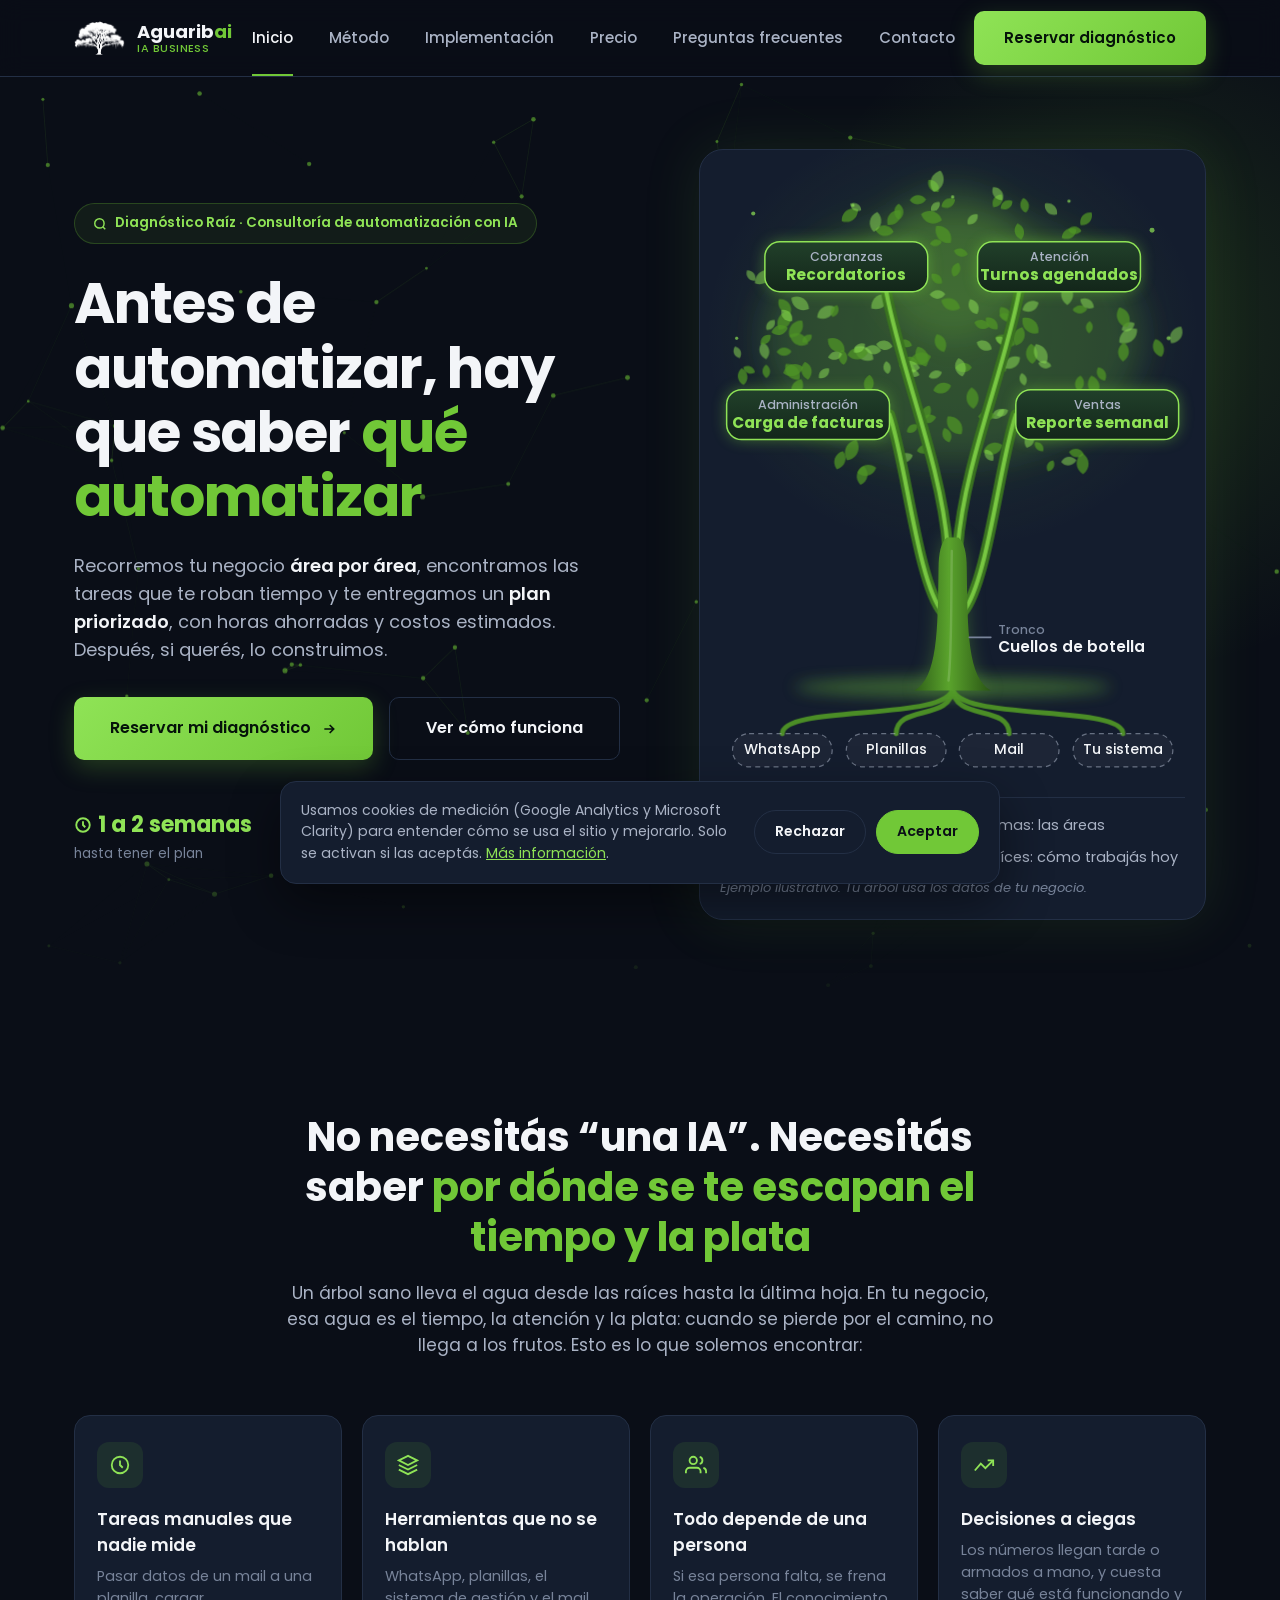
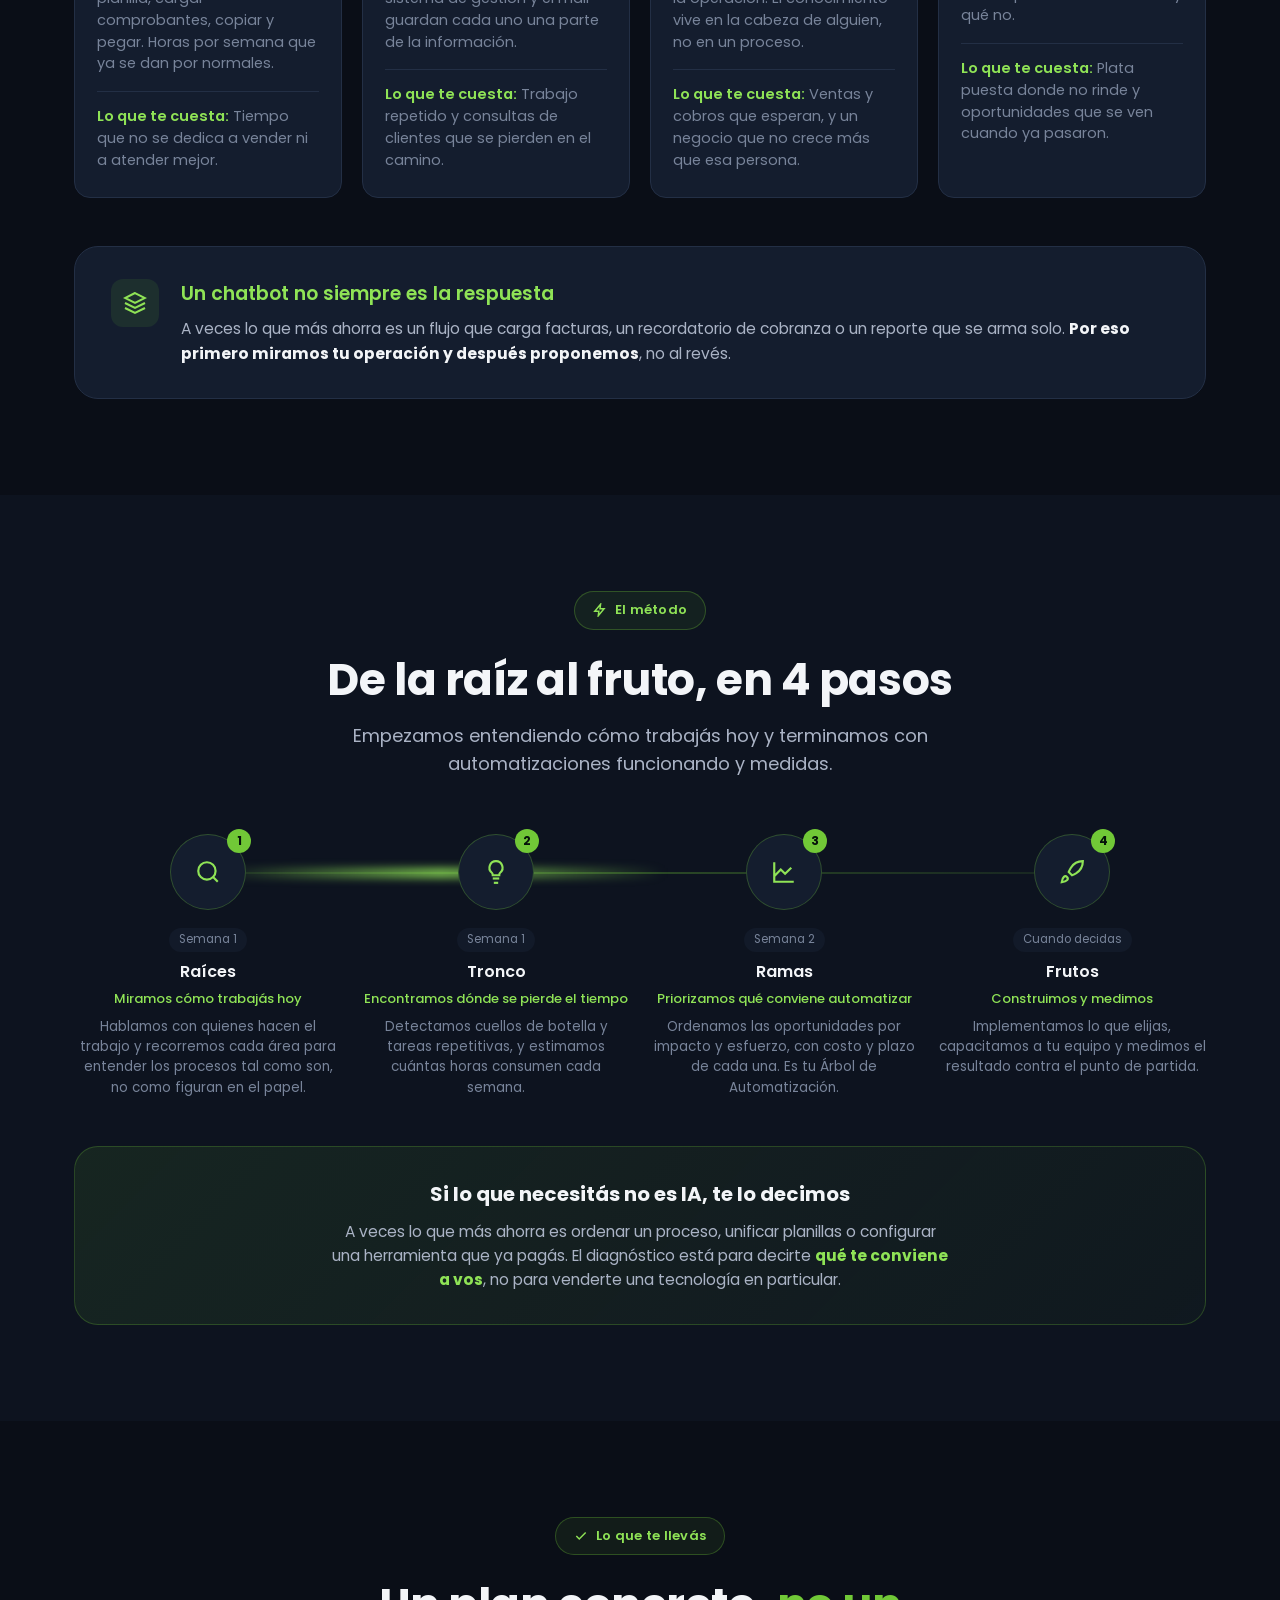
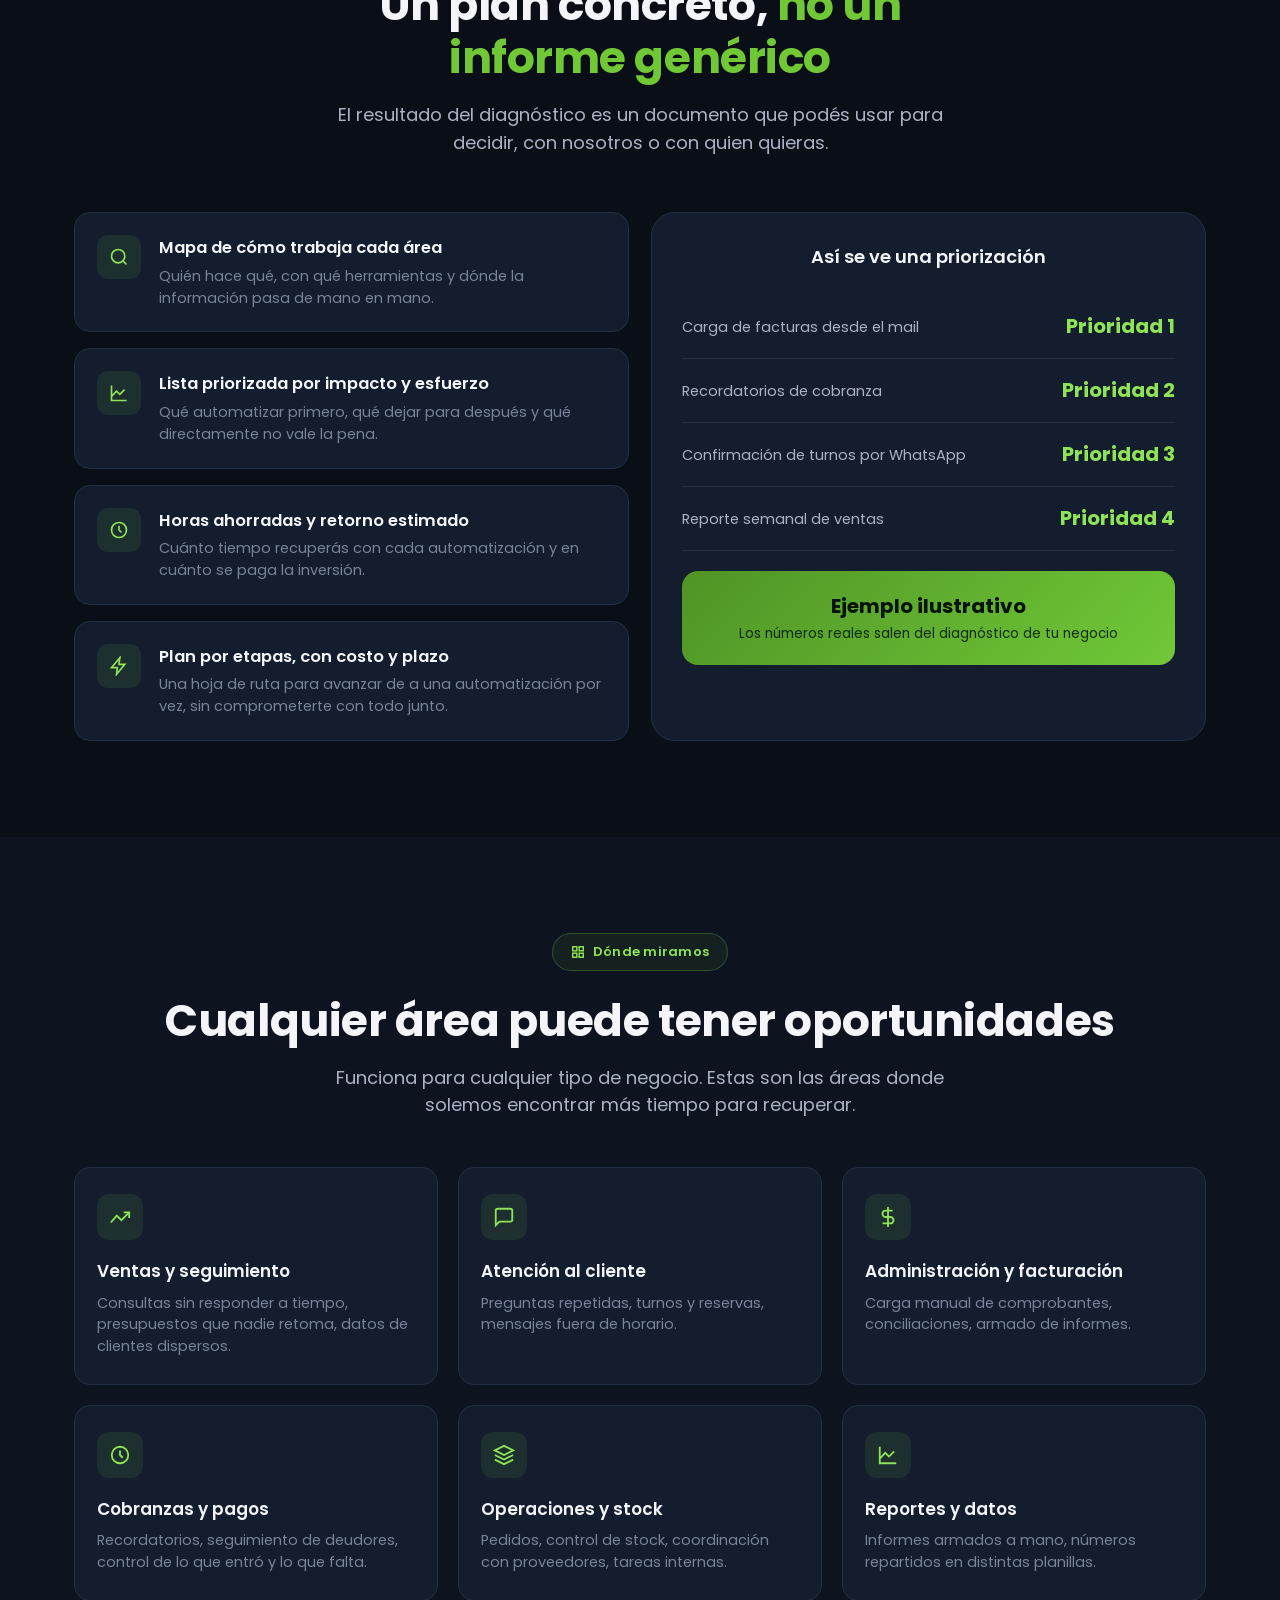
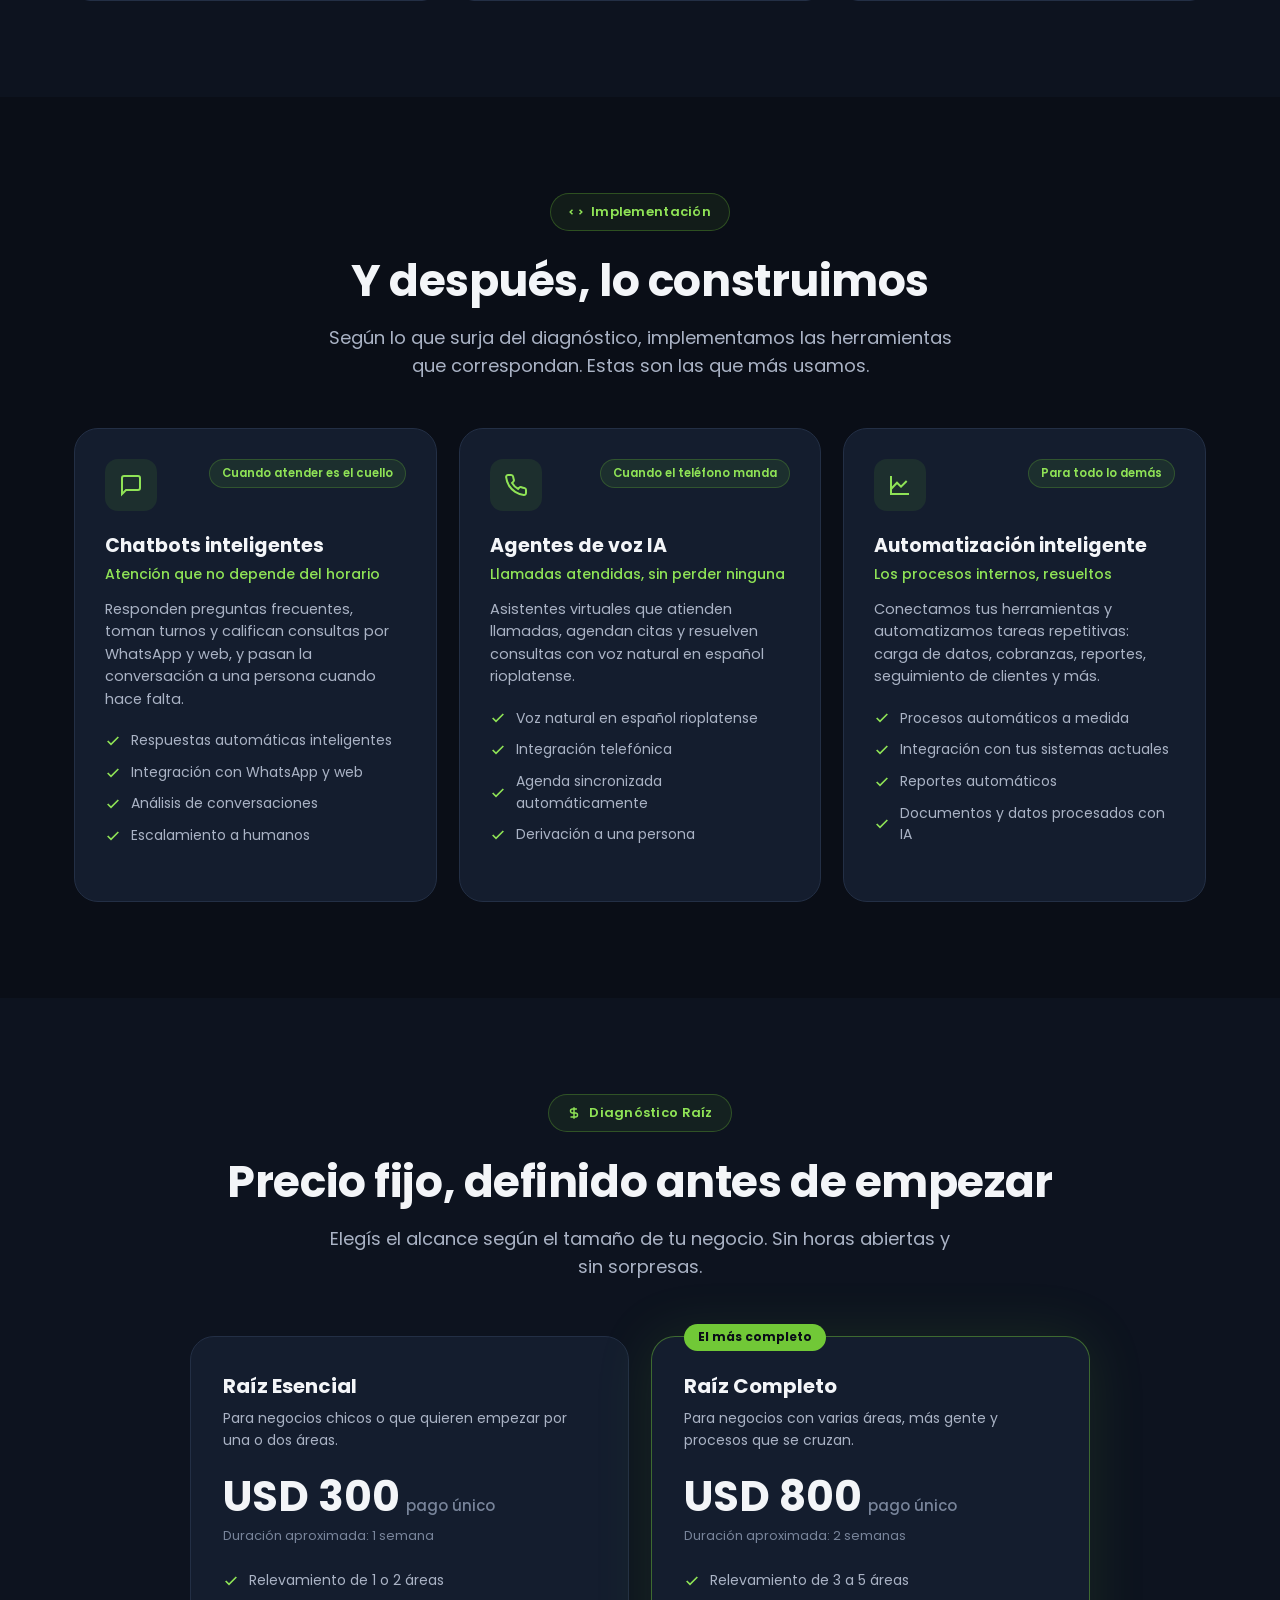
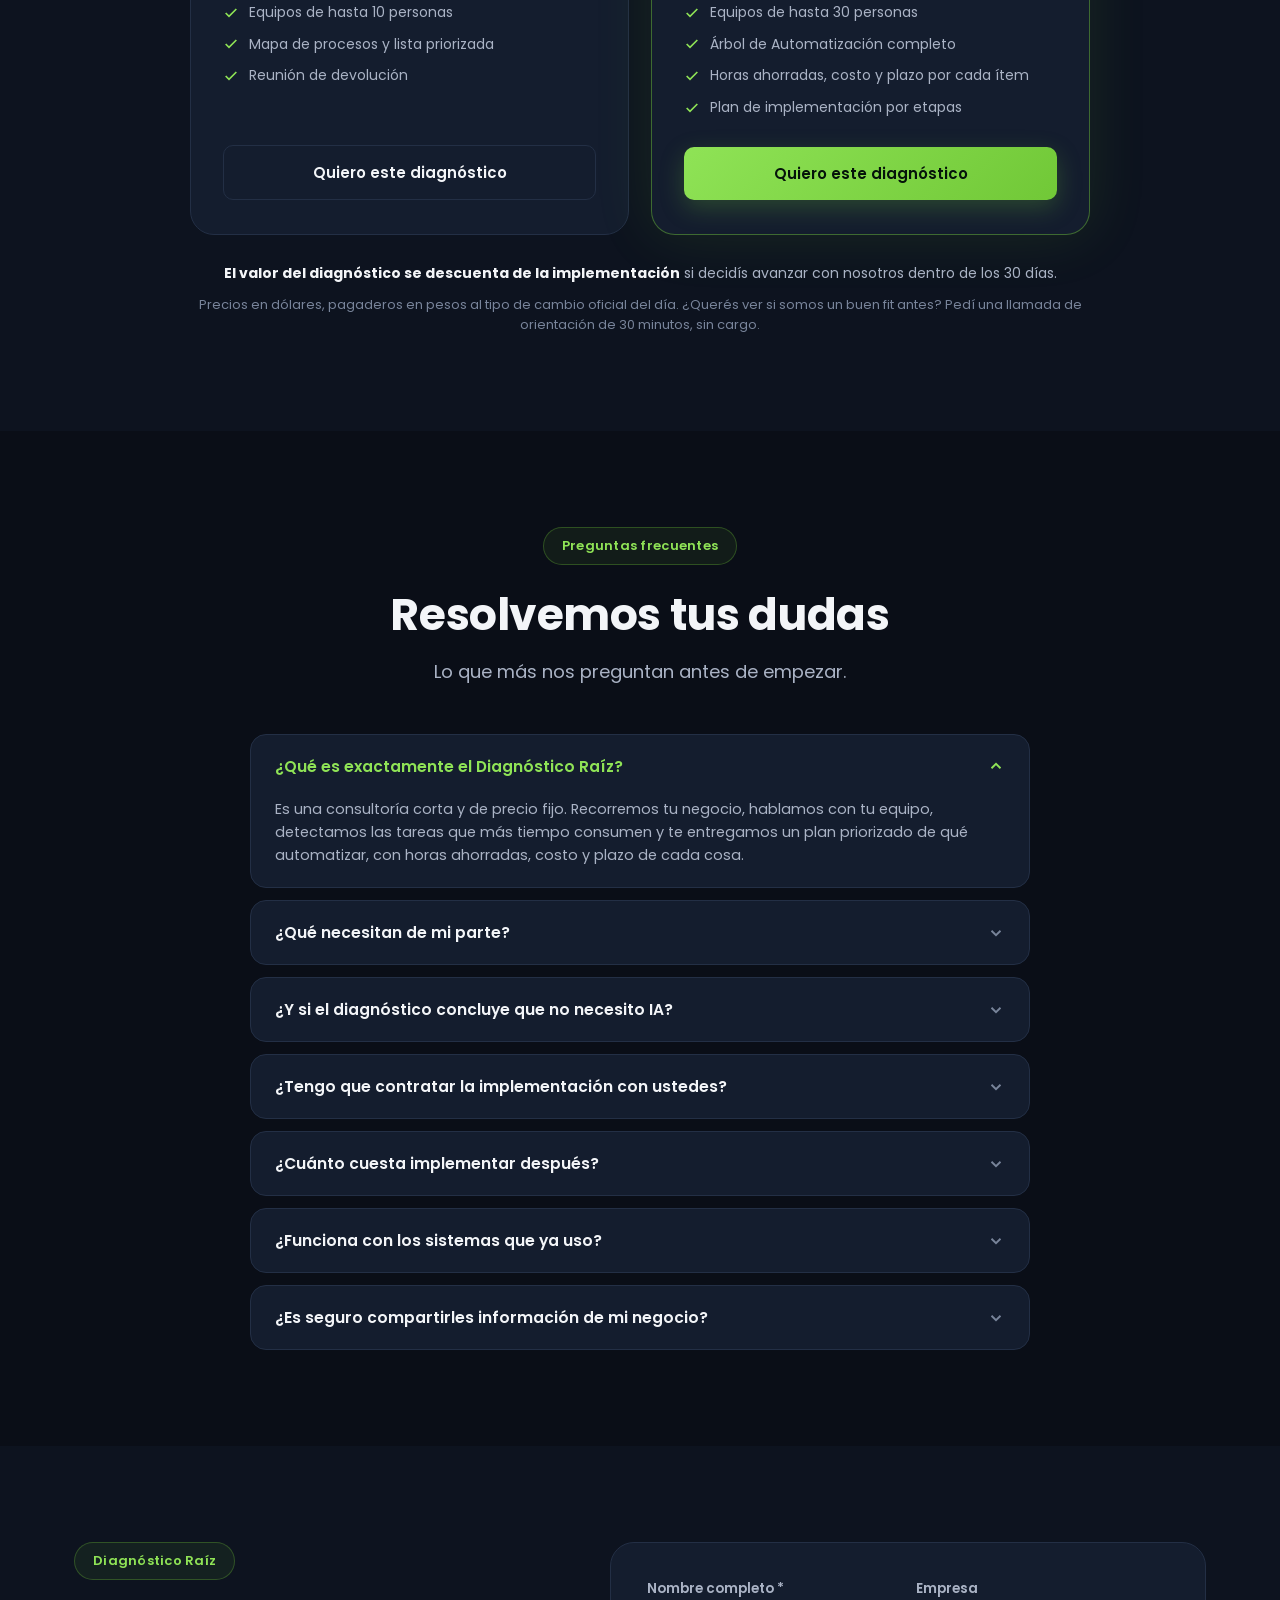
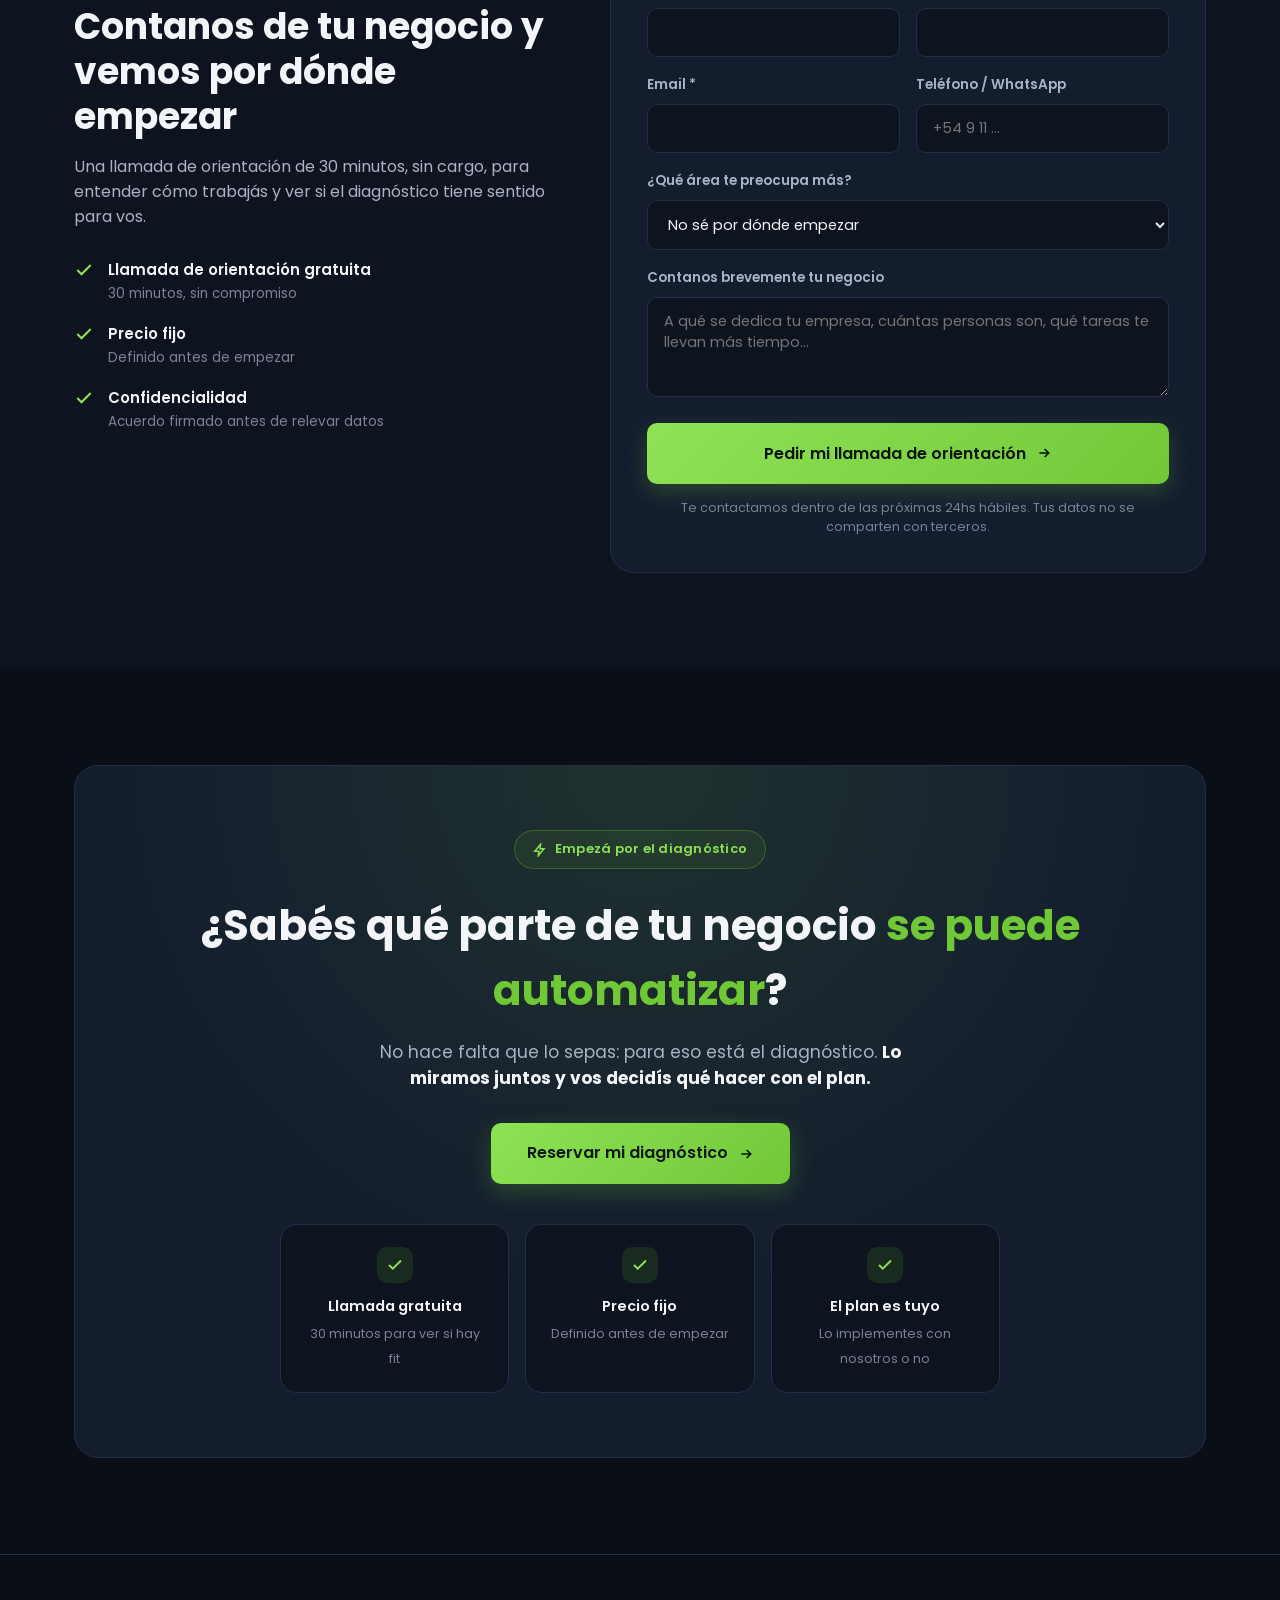
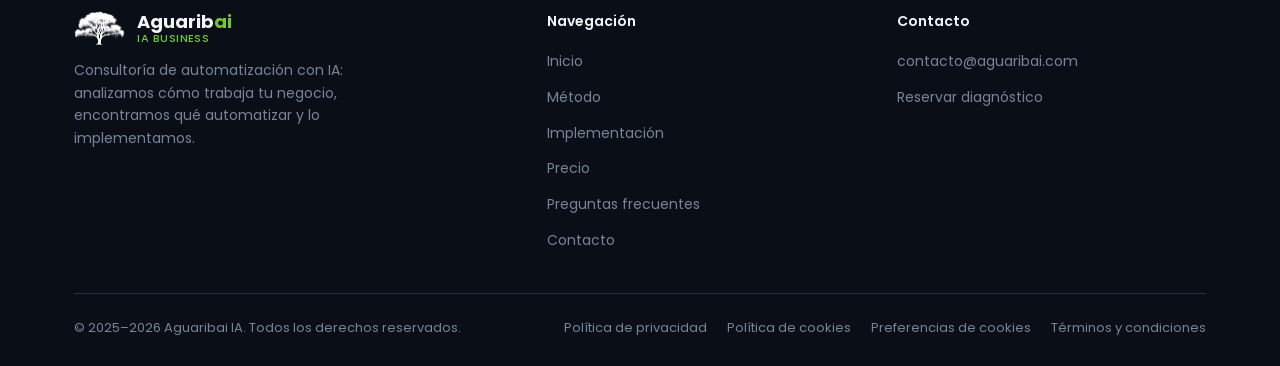
==== index.html @ 308b3e68 "Actualiza la versión de main.js para evitar la caché Co-Authored-By: Claude Sonnet 5.5 <noreply@anth" ====
<!DOCTYPE html>
<html lang="es-AR">

<head>
  <meta charset="UTF-8">
  <meta name="viewport" content="width=device-width, initial-scale=1.0">
  <title>Aguaribai IA — Consultoría de automatización con IA para negocios</title>
  <meta name="description"
    content="Analizamos cómo trabaja tu negocio, encontramos qué se puede automatizar y lo implementamos. Empezá con el Diagnóstico Raíz: un plan priorizado, con horas ahorradas y costos estimados.">

  <!-- Open Graph -->
  <meta property="og:type" content="website">
  <meta property="og:url" content="https://aguaribai.com">
  <meta property="og:site_name" content="Aguaribai IA">
  <meta property="og:title" content="Aguaribai IA — Primero entendemos tu negocio, después lo automatizamos">
  <meta property="og:description"
    content="Diagnóstico Raíz: recorremos tu negocio área por área y te entregamos un plan priorizado de automatización con IA.">
  <meta property="og:image" content="https://aguaribai.com/assets/og-image.png">
  <meta property="og:image:width" content="1200">
  <meta property="og:image:height" content="630">
  <meta property="og:locale" content="es_AR">

  <!-- Twitter -->
  <meta name="twitter:card" content="summary_large_image">
  <meta name="twitter:title" content="Aguaribai IA — Primero entendemos tu negocio, después lo automatizamos">
  <meta name="twitter:description"
    content="Diagnóstico Raíz: un plan priorizado de automatización con IA, hecho a la medida de tu operación.">
  <meta name="twitter:image" content="https://aguaribai.com/assets/og-image.png">

  <link rel="icon" type="image/png" href="assets/favicon.png">
  <link rel="canonical" href="https://aguaribai.com">

  <link rel="preconnect" href="https://fonts.googleapis.com">
  <link rel="preconnect" href="https://fonts.gstatic.com" crossorigin>
  <link href="https://fonts.googleapis.com/css2?family=Poppins:ital,wght@0,400;0,500;0,600;0,700;1,400&display=swap"
    rel="stylesheet">

  <link rel="stylesheet" href="css/styles.css">
  <link rel="stylesheet" href="css/consultoria.css?v=3">
</head>

<body>

  <!-- ============ HEADER ============ -->
  <header class="header">
    <div class="container">
      <a href="#inicio" class="logo">
        <img src="assets/tree-white.png" alt="" width="34" height="34">
        <span class="logo-text">
          <span class="name">Aguarib<span class="accent">ai</span></span>
          <span class="tag">IA BUSINESS</span>
        </span>
      </a>

      <nav class="nav-links">
        <a href="#inicio" class="active">Inicio</a>
        <a href="#metodo">Método</a>
        <a href="#implementacion">Implementación</a>
        <a href="#precio">Precio</a>
        <a href="#faq">Preguntas frecuentes</a>
        <a href="#contacto">Contacto</a>
      </nav>

      <div class="header-actions">
        <a href="#contacto" class="btn btn-primary">Reservar diagnóstico</a>
        <button class="nav-toggle" id="navToggle" aria-label="Abrir menú" aria-expanded="false">
          <span></span><span></span><span></span>
        </button>
      </div>
    </div>

    <div class="mobile-menu" id="mobileMenu">
      <a href="#inicio">Inicio</a>
      <a href="#metodo">Método</a>
      <a href="#implementacion">Implementación</a>
      <a href="#precio">Precio</a>
      <a href="#faq">Preguntas frecuentes</a>
      <a href="#contacto">Contacto</a>
      <a href="#contacto" class="btn btn-primary btn-block">Reservar diagnóstico</a>
    </div>
  </header>

  <main>

    <!-- ============ HERO ============ -->
    <section class="hero" id="inicio">
      <canvas id="networkCanvas" class="hero-network" aria-hidden="true"></canvas>
      <div class="container">
        <div class="hero-grid">
          <div data-reveal>
            <div class="hero-badge">
              <svg width="14" height="14" viewBox="0 0 24 24" fill="none" stroke="currentColor" stroke-width="2.5">
                <circle cx="11" cy="11" r="8" />
                <path d="m21 21-4.3-4.3" />
              </svg>
              Diagnóstico Raíz · Consultoría de automatización con IA
            </div>

            <h1>Antes de automatizar, hay que saber <span class="accent-green">qué automatizar</span></h1>

            <p class="lead">
              Recorremos tu negocio <strong>área por área</strong>, encontramos las tareas que te roban tiempo y te
              entregamos un <strong>plan priorizado</strong>, con horas ahorradas y costos estimados. Después, si
              querés, lo construimos.
            </p>

            <div class="hero-cta-row">
              <a href="#contacto" class="btn btn-primary btn-lg">
                Reservar mi diagnóstico
                <svg width="16" height="16" viewBox="0 0 24 24" fill="none" stroke="currentColor" stroke-width="2.5">
                  <path d="M5 12h14M13 6l6 6-6 6" />
                </svg>
              </a>
              <a href="#metodo" class="btn btn-outline btn-lg">Ver cómo funciona</a>
            </div>

            <div class="hero-stats">
              <div class="hero-stat">
                <div class="num">
                  <svg width="18" height="18" viewBox="0 0 24 24" fill="none" stroke="currentColor" stroke-width="2.5">
                    <circle cx="12" cy="12" r="9" />
                    <path d="M12 7v5l3 3" />
                  </svg>
                  <span class="txt">1 a 2 semanas</span>
                </div>
                <div class="label">hasta tener el plan</div>
              </div>
              <div class="hero-stat">
                <div class="num">
                  <svg width="18" height="18" viewBox="0 0 24 24" fill="none" stroke="currentColor" stroke-width="2.5">
                    <path d="M12 2 2 7l10 5 10-5-10-5ZM2 17l10 5 10-5M2 12l10 5 10-5" />
                  </svg>
                  <span class="txt">Área por área</span>
                </div>
                <div class="label">de tu negocio</div>
              </div>
              <div class="hero-stat">
                <div class="num">
                  <svg width="18" height="18" viewBox="0 0 24 24" fill="none" stroke="currentColor" stroke-width="2.5">
                    <path d="M12 2v20M17 5H9.5a3.5 3.5 0 0 0 0 7h5a3.5 3.5 0 0 1 0 7H6" />
                  </svg>
                  <span class="txt">Precio fijo</span>
                </div>
                <div class="label">sin sorpresas</div>
              </div>
            </div>
          </div>

          <!-- Árbol de Automatización (ilustrativo) -->
          <div data-reveal>
            <div class="tree-card">
              <svg class="tree-svg" viewBox="0 0 560 730" role="img"
                aria-label="Ejemplo ilustrativo de un Árbol de Automatización: abajo las raíces (WhatsApp, planillas, mail y el sistema de gestión), en el centro el tronco (cuellos de botella), después las ramas (administración, cobranzas, atención y ventas) y arriba los frutos (carga de facturas, recordatorios, turnos agendados y reporte semanal).">
                <defs>
                  <linearGradient id="trunkG" x1="0" y1="0" x2="1" y2="0">
                    <stop offset="0" stop-color="#2f5f18" />
                    <stop offset="0.45" stop-color="#5aa32c" />
                    <stop offset="1" stop-color="#2a5515" />
                  </linearGradient>
                  <linearGradient id="pillG" x1="0" y1="0" x2="0" y2="1">
                    <stop offset="0" stop-color="#21402a" />
                    <stop offset="1" stop-color="#13261a" />
                  </linearGradient>
                  <linearGradient id="groundG" x1="0" y1="0" x2="1" y2="0">
                    <stop offset="0" stop-color="#71c837" stop-opacity="0" />
                    <stop offset="0.5" stop-color="#71c837" stop-opacity="0.7" />
                    <stop offset="1" stop-color="#71c837" stop-opacity="0" />
                  </linearGradient>
                  <filter id="blurBig" x="-30%" y="-30%" width="160%" height="160%"><feGaussianBlur stdDeviation="20" /></filter>
                  <filter id="blurMid" x="-30%" y="-60%" width="160%" height="220%"><feGaussianBlur stdDeviation="9" /></filter>
                </defs>

                <!-- Copa -->
                <g class="t-canopy" filter="url(#blurBig)">
                  <ellipse cx="280" cy="200" rx="230" ry="150" />
                  <circle cx="280" cy="110" r="90" />
                </g>
                <g class="t-canopy-sway"><g class="t-leaves"><g transform="translate(254 222) rotate(168) scale(1.64)"><path class="t-leaf l2" style="--d:2.8s;--dl:-1.5s;--amp:28deg" d="M0 0 C4 -6 12 -6 16 0 C12 6 4 6 0 0 Z" /></g><g transform="translate(267 241) rotate(161) scale(1.05)"><path class="t-leaf l1" style="--d:1.9s;--dl:-1.9s;--amp:26deg" d="M0 0 C4 -6 12 -6 16 0 C12 6 4 6 0 0 Z" /></g><g transform="translate(18 210) rotate(68) scale(0.95)"><path class="t-leaf l1" style="--d:2.5s;--dl:-0.6s;--amp:22deg" d="M0 0 C4 -6 12 -6 16 0 C12 6 4 6 0 0 Z" /></g><g transform="translate(364 166) rotate(335) scale(1.34)"><path class="t-leaf l1" style="--d:2.6s;--dl:-2.1s;--amp:21deg" d="M0 0 C4 -6 12 -6 16 0 C12 6 4 6 0 0 Z" /></g><g transform="translate(166 45) rotate(144) scale(1.51)"><path class="t-leaf l2" style="--d:2.3s;--dl:-1.5s;--amp:28deg" d="M0 0 C4 -6 12 -6 16 0 C12 6 4 6 0 0 Z" /></g><g transform="translate(502 189) rotate(143) scale(1.68)"><path class="t-leaf l1" style="--d:2.5s;--dl:-2.8s;--amp:26deg" d="M0 0 C4 -6 12 -6 16 0 C12 6 4 6 0 0 Z" /></g><g transform="translate(261 195) rotate(68) scale(1.45)"><path class="t-leaf l2" style="--d:2.0s;--dl:-1.8s;--amp:20deg" d="M0 0 C4 -6 12 -6 16 0 C12 6 4 6 0 0 Z" /></g><g transform="translate(358 62) rotate(77) scale(1.24)"><path class="t-leaf l2" style="--d:2.8s;--dl:-2.5s;--amp:25deg" d="M0 0 C4 -6 12 -6 16 0 C12 6 4 6 0 0 Z" /></g><g transform="translate(335 228) rotate(53) scale(0.93)"><path class="t-leaf l2" style="--d:2.1s;--dl:-2.3s;--amp:22deg" d="M0 0 C4 -6 12 -6 16 0 C12 6 4 6 0 0 Z" /></g><g transform="translate(170 46) rotate(210) scale(0.97)"><path class="t-leaf l1" style="--d:1.8s;--dl:-1.1s;--amp:25deg" d="M0 0 C4 -6 12 -6 16 0 C12 6 4 6 0 0 Z" /></g><g transform="translate(79 231) rotate(49) scale(1.57)"><path class="t-leaf l2" style="--d:2.0s;--dl:-0.5s;--amp:29deg" d="M0 0 C4 -6 12 -6 16 0 C12 6 4 6 0 0 Z" /></g><g transform="translate(336 172) rotate(14) scale(0.98)"><path class="t-leaf l2" style="--d:2.1s;--dl:-2.2s;--amp:21deg" d="M0 0 C4 -6 12 -6 16 0 C12 6 4 6 0 0 Z" /></g><g transform="translate(455 235) rotate(63) scale(1.13)"><path class="t-leaf l2" style="--d:3.0s;--dl:-2.5s;--amp:24deg" d="M0 0 C4 -6 12 -6 16 0 C12 6 4 6 0 0 Z" /></g><g transform="translate(363 242) rotate(76) scale(0.96)"><path class="t-leaf l1" style="--d:2.7s;--dl:-2.0s;--amp:23deg" d="M0 0 C4 -6 12 -6 16 0 C12 6 4 6 0 0 Z" /></g><g transform="translate(162 211) rotate(33) scale(1.68)"><path class="t-leaf l1" style="--d:2.9s;--dl:-1.5s;--amp:26deg" d="M0 0 C4 -6 12 -6 16 0 C12 6 4 6 0 0 Z" /></g><g transform="translate(383 230) rotate(13) scale(1.01)"><path class="t-leaf l1" style="--d:2.4s;--dl:-2.3s;--amp:22deg" d="M0 0 C4 -6 12 -6 16 0 C12 6 4 6 0 0 Z" /></g><g transform="translate(28 235) rotate(24) scale(0.96)"><path class="t-leaf l2" style="--d:2.2s;--dl:-0.8s;--amp:19deg" d="M0 0 C4 -6 12 -6 16 0 C12 6 4 6 0 0 Z" /></g><g transform="translate(305 285) rotate(265) scale(1.62)"><path class="t-leaf l2" style="--d:2.0s;--dl:-2.2s;--amp:22deg" d="M0 0 C4 -6 12 -6 16 0 C12 6 4 6 0 0 Z" /></g><g transform="translate(56 190) rotate(309) scale(0.96)"><path class="t-leaf l1" style="--d:2.8s;--dl:-0.6s;--amp:25deg" d="M0 0 C4 -6 12 -6 16 0 C12 6 4 6 0 0 Z" /></g><g transform="translate(216 230) rotate(29) scale(1.39)"><path class="t-leaf l2" style="--d:1.9s;--dl:-1.3s;--amp:23deg" d="M0 0 C4 -6 12 -6 16 0 C12 6 4 6 0 0 Z" /></g><g transform="translate(188 356) rotate(165) scale(1.46)"><path class="t-leaf l2" style="--d:2.8s;--dl:-1.1s;--amp:27deg" d="M0 0 C4 -6 12 -6 16 0 C12 6 4 6 0 0 Z" /></g><g transform="translate(26 236) rotate(83) scale(1.28)"><path class="t-leaf l2" style="--d:1.9s;--dl:-0.6s;--amp:26deg" d="M0 0 C4 -6 12 -6 16 0 C12 6 4 6 0 0 Z" /></g><g transform="translate(209 72) rotate(187) scale(1.39)"><path class="t-leaf l2" style="--d:2.6s;--dl:-1.4s;--amp:29deg" d="M0 0 C4 -6 12 -6 16 0 C12 6 4 6 0 0 Z" /></g><g transform="translate(117 175) rotate(329) scale(1.54)"><path class="t-leaf l1" style="--d:2.3s;--dl:-1.0s;--amp:22deg" d="M0 0 C4 -6 12 -6 16 0 C12 6 4 6 0 0 Z" /></g><g transform="translate(84 199) rotate(306) scale(1.57)"><path class="t-leaf l2" style="--d:1.9s;--dl:-1.0s;--amp:28deg" d="M0 0 C4 -6 12 -6 16 0 C12 6 4 6 0 0 Z" /></g><g transform="translate(71 190) rotate(299) scale(1.64)"><path class="t-leaf l2" style="--d:2.6s;--dl:-0.7s;--amp:22deg" d="M0 0 C4 -6 12 -6 16 0 C12 6 4 6 0 0 Z" /></g><g transform="translate(254 47) rotate(314) scale(0.93)"><path class="t-leaf l1" style="--d:2.6s;--dl:-1.5s;--amp:22deg" d="M0 0 C4 -6 12 -6 16 0 C12 6 4 6 0 0 Z" /></g><g transform="translate(361 223) rotate(146) scale(1.41)"><path class="t-leaf l1" style="--d:1.8s;--dl:-2.4s;--amp:21deg" d="M0 0 C4 -6 12 -6 16 0 C12 6 4 6 0 0 Z" /></g><g transform="translate(350 181) rotate(236) scale(1.40)"><path class="t-leaf l2" style="--d:3.0s;--dl:-2.3s;--amp:20deg" d="M0 0 C4 -6 12 -6 16 0 C12 6 4 6 0 0 Z" /></g><g transform="translate(267 84) rotate(170) scale(0.91)"><path class="t-leaf l2" style="--d:1.8s;--dl:-1.6s;--amp:27deg" d="M0 0 C4 -6 12 -6 16 0 C12 6 4 6 0 0 Z" /></g><g transform="translate(232 341) rotate(162) scale(1.21)"><path class="t-leaf l1" style="--d:2.6s;--dl:-1.8s;--amp:23deg" d="M0 0 C4 -6 12 -6 16 0 C12 6 4 6 0 0 Z" /></g><g transform="translate(317 337) rotate(340) scale(1.54)"><path class="t-leaf l2" style="--d:2.2s;--dl:-2.3s;--amp:19deg" d="M0 0 C4 -6 12 -6 16 0 C12 6 4 6 0 0 Z" /></g><g transform="translate(141 160) rotate(112) scale(0.97)"><path class="t-leaf l2" style="--d:2.1s;--dl:-1.2s;--amp:18deg" d="M0 0 C4 -6 12 -6 16 0 C12 6 4 6 0 0 Z" /></g><g transform="translate(283 33) rotate(152) scale(1.17)"><path class="t-leaf l2" style="--d:2.4s;--dl:-1.5s;--amp:28deg" d="M0 0 C4 -6 12 -6 16 0 C12 6 4 6 0 0 Z" /></g><g transform="translate(435 71) rotate(186) scale(1.02)"><path class="t-leaf l2" style="--d:2.4s;--dl:-2.7s;--amp:23deg" d="M0 0 C4 -6 12 -6 16 0 C12 6 4 6 0 0 Z" /></g><g transform="translate(485 228) rotate(273) scale(1.45)"><path class="t-leaf l2" style="--d:2.4s;--dl:-2.8s;--amp:27deg" d="M0 0 C4 -6 12 -6 16 0 C12 6 4 6 0 0 Z" /></g><g transform="translate(355 208) rotate(202) scale(1.57)"><path class="t-leaf l2" style="--d:2.6s;--dl:-2.5s;--amp:28deg" d="M0 0 C4 -6 12 -6 16 0 C12 6 4 6 0 0 Z" /></g><g transform="translate(86 216) rotate(179) scale(1.12)"><path class="t-leaf l2" style="--d:2.4s;--dl:-0.8s;--amp:25deg" d="M0 0 C4 -6 12 -6 16 0 C12 6 4 6 0 0 Z" /></g><g transform="translate(289 164) rotate(203) scale(1.54)"><path class="t-leaf l2" style="--d:1.9s;--dl:-1.6s;--amp:29deg" d="M0 0 C4 -6 12 -6 16 0 C12 6 4 6 0 0 Z" /></g><g transform="translate(442 165) rotate(177) scale(1.10)"><path class="t-leaf l2" style="--d:2.3s;--dl:-2.9s;--amp:29deg" d="M0 0 C4 -6 12 -6 16 0 C12 6 4 6 0 0 Z" /></g><g transform="translate(267 134) rotate(222) scale(1.05)"><path class="t-leaf l2" style="--d:2.0s;--dl:-1.9s;--amp:18deg" d="M0 0 C4 -6 12 -6 16 0 C12 6 4 6 0 0 Z" /></g><g transform="translate(202 243) rotate(263) scale(0.98)"><path class="t-leaf l1" style="--d:2.8s;--dl:-1.5s;--amp:27deg" d="M0 0 C4 -6 12 -6 16 0 C12 6 4 6 0 0 Z" /></g><g transform="translate(389 336) rotate(228) scale(0.92)"><path class="t-leaf l2" style="--d:2.5s;--dl:-2.4s;--amp:28deg" d="M0 0 C4 -6 12 -6 16 0 C12 6 4 6 0 0 Z" /></g><g transform="translate(298 99) rotate(195) scale(1.07)"><path class="t-leaf l2" style="--d:2.8s;--dl:-1.7s;--amp:27deg" d="M0 0 C4 -6 12 -6 16 0 C12 6 4 6 0 0 Z" /></g><g transform="translate(238 304) rotate(145) scale(1.00)"><path class="t-leaf l2" style="--d:2.8s;--dl:-1.3s;--amp:25deg" d="M0 0 C4 -6 12 -6 16 0 C12 6 4 6 0 0 Z" /></g><g transform="translate(444 194) rotate(274) scale(0.92)"><path class="t-leaf l2" style="--d:2.4s;--dl:-2.7s;--amp:20deg" d="M0 0 C4 -6 12 -6 16 0 C12 6 4 6 0 0 Z" /></g><g transform="translate(260 295) rotate(168) scale(1.16)"><path class="t-leaf l2" style="--d:2.2s;--dl:-1.5s;--amp:22deg" d="M0 0 C4 -6 12 -6 16 0 C12 6 4 6 0 0 Z" /></g><g transform="translate(352 35) rotate(147) scale(1.06)"><path class="t-leaf l2" style="--d:2.7s;--dl:-2.1s;--amp:20deg" d="M0 0 C4 -6 12 -6 16 0 C12 6 4 6 0 0 Z" /></g><g transform="translate(99 205) rotate(322) scale(0.91)"><path class="t-leaf l2" style="--d:2.9s;--dl:-1.1s;--amp:29deg" d="M0 0 C4 -6 12 -6 16 0 C12 6 4 6 0 0 Z" /></g><g transform="translate(301 153) rotate(65) scale(1.25)"><path class="t-leaf l1" style="--d:2.7s;--dl:-1.7s;--amp:22deg" d="M0 0 C4 -6 12 -6 16 0 C12 6 4 6 0 0 Z" /></g><g transform="translate(263 24) rotate(230) scale(1.18)"><path class="t-leaf l2" style="--d:1.9s;--dl:-1.6s;--amp:30deg" d="M0 0 C4 -6 12 -6 16 0 C12 6 4 6 0 0 Z" /></g><g transform="translate(51 205) rotate(77) scale(1.30)"><path class="t-leaf l1" style="--d:2.7s;--dl:-0.9s;--amp:18deg" d="M0 0 C4 -6 12 -6 16 0 C12 6 4 6 0 0 Z" /></g><g transform="translate(342 286) rotate(145) scale(1.11)"><path class="t-leaf l1" style="--d:2.7s;--dl:-2.2s;--amp:18deg" d="M0 0 C4 -6 12 -6 16 0 C12 6 4 6 0 0 Z" /></g><g transform="translate(194 215) rotate(187) scale(1.23)"><path class="t-leaf l1" style="--d:2.6s;--dl:-1.5s;--amp:19deg" d="M0 0 C4 -6 12 -6 16 0 C12 6 4 6 0 0 Z" /></g><g transform="translate(333 293) rotate(335) scale(0.94)"><path class="t-leaf l1" style="--d:2.3s;--dl:-2.4s;--amp:28deg" d="M0 0 C4 -6 12 -6 16 0 C12 6 4 6 0 0 Z" /></g><g transform="translate(303 235) rotate(178) scale(1.24)"><path class="t-leaf l2" style="--d:2.4s;--dl:-2.0s;--amp:22deg" d="M0 0 C4 -6 12 -6 16 0 C12 6 4 6 0 0 Z" /></g><g transform="translate(418 160) rotate(269) scale(1.62)"><path class="t-leaf l1" style="--d:2.5s;--dl:-2.7s;--amp:22deg" d="M0 0 C4 -6 12 -6 16 0 C12 6 4 6 0 0 Z" /></g><g transform="translate(391 38) rotate(42) scale(1.23)"><path class="t-leaf l1" style="--d:2.2s;--dl:-2.2s;--amp:22deg" d="M0 0 C4 -6 12 -6 16 0 C12 6 4 6 0 0 Z" /></g><g transform="translate(85 170) rotate(230) scale(1.38)"><path class="t-leaf l2" style="--d:2.3s;--dl:-0.9s;--amp:24deg" d="M0 0 C4 -6 12 -6 16 0 C12 6 4 6 0 0 Z" /></g><g transform="translate(434 245) rotate(98) scale(1.19)"><path class="t-leaf l2" style="--d:2.7s;--dl:-2.7s;--amp:20deg" d="M0 0 C4 -6 12 -6 16 0 C12 6 4 6 0 0 Z" /></g><g transform="translate(524 201) rotate(71) scale(1.42)"><path class="t-leaf l2" style="--d:1.8s;--dl:-2.8s;--amp:21deg" d="M0 0 C4 -6 12 -6 16 0 C12 6 4 6 0 0 Z" /></g><g transform="translate(240 244) rotate(195) scale(0.98)"><path class="t-leaf l1" style="--d:2.7s;--dl:-1.8s;--amp:20deg" d="M0 0 C4 -6 12 -6 16 0 C12 6 4 6 0 0 Z" /></g><g transform="translate(271 147) rotate(178) scale(1.17)"><path class="t-leaf l1" style="--d:2.8s;--dl:-1.5s;--amp:19deg" d="M0 0 C4 -6 12 -6 16 0 C12 6 4 6 0 0 Z" /></g><g transform="translate(447 245) rotate(77) scale(1.52)"><path class="t-leaf l2" style="--d:2.7s;--dl:-2.6s;--amp:20deg" d="M0 0 C4 -6 12 -6 16 0 C12 6 4 6 0 0 Z" /></g><g transform="translate(324 186) rotate(196) scale(1.16)"><path class="t-leaf l2" style="--d:2.5s;--dl:-2.0s;--amp:26deg" d="M0 0 C4 -6 12 -6 16 0 C12 6 4 6 0 0 Z" /></g><g transform="translate(368 49) rotate(261) scale(1.14)"><path class="t-leaf l2" style="--d:2.2s;--dl:-2.5s;--amp:21deg" d="M0 0 C4 -6 12 -6 16 0 C12 6 4 6 0 0 Z" /></g><g transform="translate(248 234) rotate(247) scale(1.62)"><path class="t-leaf l2" style="--d:2.3s;--dl:-1.8s;--amp:22deg" d="M0 0 C4 -6 12 -6 16 0 C12 6 4 6 0 0 Z" /></g><g transform="translate(182 164) rotate(322) scale(1.65)"><path class="t-leaf l1" style="--d:1.9s;--dl:-1.5s;--amp:18deg" d="M0 0 C4 -6 12 -6 16 0 C12 6 4 6 0 0 Z" /></g><g transform="translate(376 231) rotate(266) scale(1.54)"><path class="t-leaf l2" style="--d:2.8s;--dl:-2.3s;--amp:28deg" d="M0 0 C4 -6 12 -6 16 0 C12 6 4 6 0 0 Z" /></g><g transform="translate(420 337) rotate(8) scale(1.13)"><path class="t-leaf l2" style="--d:1.9s;--dl:-2.3s;--amp:22deg" d="M0 0 C4 -6 12 -6 16 0 C12 6 4 6 0 0 Z" /></g><g transform="translate(238 230) rotate(196) scale(1.14)"><path class="t-leaf l2" style="--d:1.9s;--dl:-1.7s;--amp:29deg" d="M0 0 C4 -6 12 -6 16 0 C12 6 4 6 0 0 Z" /></g><g transform="translate(56 248) rotate(268) scale(1.02)"><path class="t-leaf l2" style="--d:2.3s;--dl:-0.7s;--amp:24deg" d="M0 0 C4 -6 12 -6 16 0 C12 6 4 6 0 0 Z" /></g><g transform="translate(84 196) rotate(26) scale(1.54)"><path class="t-leaf l2" style="--d:2.9s;--dl:-0.7s;--amp:28deg" d="M0 0 C4 -6 12 -6 16 0 C12 6 4 6 0 0 Z" /></g><g transform="translate(356 209) rotate(289) scale(1.47)"><path class="t-leaf l2" style="--d:2.9s;--dl:-2.5s;--amp:21deg" d="M0 0 C4 -6 12 -6 16 0 C12 6 4 6 0 0 Z" /></g><g transform="translate(98 249) rotate(116) scale(1.45)"><path class="t-leaf l2" style="--d:2.3s;--dl:-0.7s;--amp:30deg" d="M0 0 C4 -6 12 -6 16 0 C12 6 4 6 0 0 Z" /></g><g transform="translate(42 131) rotate(233) scale(0.99)"><path class="t-leaf l1" style="--d:2.9s;--dl:-0.7s;--amp:18deg" d="M0 0 C4 -6 12 -6 16 0 C12 6 4 6 0 0 Z" /></g><g transform="translate(270 308) rotate(71) scale(1.15)"><path class="t-leaf l2" style="--d:2.1s;--dl:-1.6s;--amp:27deg" d="M0 0 C4 -6 12 -6 16 0 C12 6 4 6 0 0 Z" /></g><g transform="translate(178 217) rotate(173) scale(1.55)"><path class="t-leaf l2" style="--d:2.4s;--dl:-1.2s;--amp:29deg" d="M0 0 C4 -6 12 -6 16 0 C12 6 4 6 0 0 Z" /></g><g transform="translate(499 182) rotate(152) scale(1.10)"><path class="t-leaf l1" style="--d:2.3s;--dl:-3.1s;--amp:20deg" d="M0 0 C4 -6 12 -6 16 0 C12 6 4 6 0 0 Z" /></g><g transform="translate(345 206) rotate(206) scale(0.94)"><path class="t-leaf l1" style="--d:1.8s;--dl:-2.3s;--amp:28deg" d="M0 0 C4 -6 12 -6 16 0 C12 6 4 6 0 0 Z" /></g><g transform="translate(62 193) rotate(344) scale(1.27)"><path class="t-leaf l2" style="--d:2.5s;--dl:-0.6s;--amp:18deg" d="M0 0 C4 -6 12 -6 16 0 C12 6 4 6 0 0 Z" /></g><g transform="translate(248 33) rotate(178) scale(1.23)"><path class="t-leaf l2" style="--d:2.2s;--dl:-1.6s;--amp:25deg" d="M0 0 C4 -6 12 -6 16 0 C12 6 4 6 0 0 Z" /></g><g transform="translate(434 64) rotate(311) scale(1.26)"><path class="t-leaf l2" style="--d:2.7s;--dl:-2.5s;--amp:25deg" d="M0 0 C4 -6 12 -6 16 0 C12 6 4 6 0 0 Z" /></g><g transform="translate(257 24) rotate(288) scale(1.69)"><path class="t-leaf l1" style="--d:2.9s;--dl:-1.5s;--amp:26deg" d="M0 0 C4 -6 12 -6 16 0 C12 6 4 6 0 0 Z" /></g><g transform="translate(310 51) rotate(136) scale(1.05)"><path class="t-leaf l1" style="--d:2.2s;--dl:-2.2s;--amp:25deg" d="M0 0 C4 -6 12 -6 16 0 C12 6 4 6 0 0 Z" /></g><g transform="translate(107 165) rotate(213) scale(1.57)"><path class="t-leaf l1" style="--d:1.9s;--dl:-0.6s;--amp:30deg" d="M0 0 C4 -6 12 -6 16 0 C12 6 4 6 0 0 Z" /></g><g transform="translate(244 298) rotate(296) scale(1.17)"><path class="t-leaf l2" style="--d:2.0s;--dl:-1.4s;--amp:20deg" d="M0 0 C4 -6 12 -6 16 0 C12 6 4 6 0 0 Z" /></g><g transform="translate(383 194) rotate(224) scale(1.64)"><path class="t-leaf l2" style="--d:2.3s;--dl:-2.5s;--amp:30deg" d="M0 0 C4 -6 12 -6 16 0 C12 6 4 6 0 0 Z" /></g><g transform="translate(339 27) rotate(123) scale(1.16)"><path class="t-leaf l2" style="--d:2.3s;--dl:-2.1s;--amp:20deg" d="M0 0 C4 -6 12 -6 16 0 C12 6 4 6 0 0 Z" /></g><g transform="translate(147 214) rotate(84) scale(1.14)"><path class="t-leaf l2" style="--d:2.4s;--dl:-0.9s;--amp:27deg" d="M0 0 C4 -6 12 -6 16 0 C12 6 4 6 0 0 Z" /></g><g transform="translate(543 206) rotate(301) scale(1.47)"><path class="t-leaf l1" style="--d:2.5s;--dl:-2.9s;--amp:26deg" d="M0 0 C4 -6 12 -6 16 0 C12 6 4 6 0 0 Z" /></g><g transform="translate(429 69) rotate(150) scale(1.28)"><path class="t-leaf l2" style="--d:2.2s;--dl:-2.9s;--amp:22deg" d="M0 0 C4 -6 12 -6 16 0 C12 6 4 6 0 0 Z" /></g><g transform="translate(260 65) rotate(49) scale(1.68)"><path class="t-leaf l2" style="--d:2.5s;--dl:-1.7s;--amp:25deg" d="M0 0 C4 -6 12 -6 16 0 C12 6 4 6 0 0 Z" /></g><g transform="translate(153 347) rotate(294) scale(1.69)"><path class="t-leaf l2" style="--d:2.0s;--dl:-1.4s;--amp:18deg" d="M0 0 C4 -6 12 -6 16 0 C12 6 4 6 0 0 Z" /></g><g transform="translate(100 235) rotate(164) scale(1.55)"><path class="t-leaf l2" style="--d:2.0s;--dl:-1.1s;--amp:29deg" d="M0 0 C4 -6 12 -6 16 0 C12 6 4 6 0 0 Z" /></g><g transform="translate(216 233) rotate(6) scale(1.54)"><path class="t-leaf l1" style="--d:2.3s;--dl:-1.2s;--amp:24deg" d="M0 0 C4 -6 12 -6 16 0 C12 6 4 6 0 0 Z" /></g><g transform="translate(74 166) rotate(47) scale(1.17)"><path class="t-leaf l1" style="--d:2.5s;--dl:-0.6s;--amp:26deg" d="M0 0 C4 -6 12 -6 16 0 C12 6 4 6 0 0 Z" /></g><g transform="translate(334 189) rotate(225) scale(1.23)"><path class="t-leaf l2" style="--d:2.5s;--dl:-2.0s;--amp:21deg" d="M0 0 C4 -6 12 -6 16 0 C12 6 4 6 0 0 Z" /></g><g transform="translate(490 187) rotate(249) scale(1.62)"><path class="t-leaf l2" style="--d:1.9s;--dl:-2.7s;--amp:29deg" d="M0 0 C4 -6 12 -6 16 0 C12 6 4 6 0 0 Z" /></g><g transform="translate(188 207) rotate(9) scale(1.24)"><path class="t-leaf l1" style="--d:2.2s;--dl:-1.4s;--amp:23deg" d="M0 0 C4 -6 12 -6 16 0 C12 6 4 6 0 0 Z" /></g><g transform="translate(436 338) rotate(88) scale(1.60)"><path class="t-leaf l2" style="--d:2.1s;--dl:-2.9s;--amp:30deg" d="M0 0 C4 -6 12 -6 16 0 C12 6 4 6 0 0 Z" /></g><g transform="translate(267 58) rotate(196) scale(1.63)"><path class="t-leaf l2" style="--d:2.3s;--dl:-1.6s;--amp:19deg" d="M0 0 C4 -6 12 -6 16 0 C12 6 4 6 0 0 Z" /></g><g transform="translate(369 332) rotate(290) scale(1.24)"><path class="t-leaf l1" style="--d:2.6s;--dl:-2.2s;--amp:19deg" d="M0 0 C4 -6 12 -6 16 0 C12 6 4 6 0 0 Z" /></g><g transform="translate(49 207) rotate(318) scale(1.00)"><path class="t-leaf l2" style="--d:2.9s;--dl:-0.3s;--amp:21deg" d="M0 0 C4 -6 12 -6 16 0 C12 6 4 6 0 0 Z" /></g><g transform="translate(450 163) rotate(211) scale(1.19)"><path class="t-leaf l1" style="--d:2.2s;--dl:-2.7s;--amp:22deg" d="M0 0 C4 -6 12 -6 16 0 C12 6 4 6 0 0 Z" /></g><g transform="translate(185 72) rotate(280) scale(1.52)"><path class="t-leaf l1" style="--d:2.0s;--dl:-1.5s;--amp:26deg" d="M0 0 C4 -6 12 -6 16 0 C12 6 4 6 0 0 Z" /></g><g transform="translate(42 134) rotate(324) scale(1.59)"><path class="t-leaf l1" style="--d:2.0s;--dl:-0.8s;--amp:30deg" d="M0 0 C4 -6 12 -6 16 0 C12 6 4 6 0 0 Z" /></g><g transform="translate(119 248) rotate(317) scale(1.05)"><path class="t-leaf l1" style="--d:2.6s;--dl:-0.8s;--amp:28deg" d="M0 0 C4 -6 12 -6 16 0 C12 6 4 6 0 0 Z" /></g><g transform="translate(237 336) rotate(345) scale(1.17)"><path class="t-leaf l2" style="--d:2.3s;--dl:-1.4s;--amp:28deg" d="M0 0 C4 -6 12 -6 16 0 C12 6 4 6 0 0 Z" /></g><g transform="translate(281 126) rotate(289) scale(1.12)"><path class="t-leaf l2" style="--d:2.9s;--dl:-1.9s;--amp:21deg" d="M0 0 C4 -6 12 -6 16 0 C12 6 4 6 0 0 Z" /></g><g transform="translate(173 354) rotate(100) scale(1.43)"><path class="t-leaf l2" style="--d:2.6s;--dl:-1.2s;--amp:19deg" d="M0 0 C4 -6 12 -6 16 0 C12 6 4 6 0 0 Z" /></g><g transform="translate(327 213) rotate(205) scale(1.24)"><path class="t-leaf l1" style="--d:2.1s;--dl:-2.2s;--amp:21deg" d="M0 0 C4 -6 12 -6 16 0 C12 6 4 6 0 0 Z" /></g><g transform="translate(161 217) rotate(323) scale(1.05)"><path class="t-leaf l1" style="--d:2.5s;--dl:-1.4s;--amp:25deg" d="M0 0 C4 -6 12 -6 16 0 C12 6 4 6 0 0 Z" /></g><g transform="translate(429 347) rotate(174) scale(1.16)"><path class="t-leaf l1" style="--d:2.4s;--dl:-2.6s;--amp:28deg" d="M0 0 C4 -6 12 -6 16 0 C12 6 4 6 0 0 Z" /></g><g transform="translate(380 207) rotate(63) scale(1.66)"><path class="t-leaf l1" style="--d:1.9s;--dl:-2.3s;--amp:26deg" d="M0 0 C4 -6 12 -6 16 0 C12 6 4 6 0 0 Z" /></g><g transform="translate(150 216) rotate(217) scale(1.58)"><path class="t-leaf l2" style="--d:1.8s;--dl:-1.2s;--amp:27deg" d="M0 0 C4 -6 12 -6 16 0 C12 6 4 6 0 0 Z" /></g><g transform="translate(319 334) rotate(55) scale(1.04)"><path class="t-leaf l1" style="--d:2.5s;--dl:-2.2s;--amp:24deg" d="M0 0 C4 -6 12 -6 16 0 C12 6 4 6 0 0 Z" /></g><g transform="translate(106 250) rotate(260) scale(1.36)"><path class="t-leaf l2" style="--d:2.0s;--dl:-0.8s;--amp:19deg" d="M0 0 C4 -6 12 -6 16 0 C12 6 4 6 0 0 Z" /></g><g transform="translate(180 244) rotate(95) scale(1.32)"><path class="t-leaf l2" style="--d:2.4s;--dl:-1.4s;--amp:24deg" d="M0 0 C4 -6 12 -6 16 0 C12 6 4 6 0 0 Z" /></g><g transform="translate(278 257) rotate(164) scale(1.38)"><path class="t-leaf l2" style="--d:2.3s;--dl:-1.7s;--amp:21deg" d="M0 0 C4 -6 12 -6 16 0 C12 6 4 6 0 0 Z" /></g><g transform="translate(274 294) rotate(52) scale(1.69)"><path class="t-leaf l2" style="--d:2.4s;--dl:-2.1s;--amp:18deg" d="M0 0 C4 -6 12 -6 16 0 C12 6 4 6 0 0 Z" /></g><g transform="translate(231 209) rotate(200) scale(0.97)"><path class="t-leaf l2" style="--d:2.3s;--dl:-1.3s;--amp:18deg" d="M0 0 C4 -6 12 -6 16 0 C12 6 4 6 0 0 Z" /></g><g transform="translate(147 219) rotate(166) scale(1.09)"><path class="t-leaf l1" style="--d:2.2s;--dl:-1.0s;--amp:30deg" d="M0 0 C4 -6 12 -6 16 0 C12 6 4 6 0 0 Z" /></g><g transform="translate(340 34) rotate(234) scale(1.22)"><path class="t-leaf l1" style="--d:2.7s;--dl:-2.2s;--amp:29deg" d="M0 0 C4 -6 12 -6 16 0 C12 6 4 6 0 0 Z" /></g><g transform="translate(215 38) rotate(89) scale(1.23)"><path class="t-leaf l2" style="--d:2.8s;--dl:-1.4s;--amp:23deg" d="M0 0 C4 -6 12 -6 16 0 C12 6 4 6 0 0 Z" /></g><g transform="translate(331 293) rotate(176) scale(1.28)"><path class="t-leaf l2" style="--d:2.6s;--dl:-2.3s;--amp:20deg" d="M0 0 C4 -6 12 -6 16 0 C12 6 4 6 0 0 Z" /></g><g transform="translate(217 46) rotate(131) scale(1.45)"><path class="t-leaf l2" style="--d:2.5s;--dl:-1.5s;--amp:27deg" d="M0 0 C4 -6 12 -6 16 0 C12 6 4 6 0 0 Z" /></g><g transform="translate(287 224) rotate(78) scale(1.42)"><path class="t-leaf l1" style="--d:2.2s;--dl:-1.6s;--amp:29deg" d="M0 0 C4 -6 12 -6 16 0 C12 6 4 6 0 0 Z" /></g><g transform="translate(401 347) rotate(116) scale(0.92)"><path class="t-leaf l2" style="--d:2.3s;--dl:-2.7s;--amp:23deg" d="M0 0 C4 -6 12 -6 16 0 C12 6 4 6 0 0 Z" /></g><g transform="translate(148 336) rotate(109) scale(1.44)"><path class="t-leaf l2" style="--d:2.1s;--dl:-0.8s;--amp:20deg" d="M0 0 C4 -6 12 -6 16 0 C12 6 4 6 0 0 Z" /></g></g></g>
                <g class="t-falling"><g transform="translate(322 135)"><path class="t-fall t-leaf l2" style="--dx:55px;--fd:7.9s;--fdl:-6.9s" d="M0 0 C6 -9 18 -9 24 0 C18 9 6 9 0 0 Z" /></g><g transform="translate(198 198)"><path class="t-fall t-leaf l2" style="--dx:39px;--fd:6.8s;--fdl:-2.8s" d="M0 0 C6 -9 18 -9 24 0 C18 9 6 9 0 0 Z" /></g><g transform="translate(238 188)"><path class="t-fall t-leaf l1" style="--dx:44px;--fd:7.2s;--fdl:-3.4s" d="M0 0 C6 -9 18 -9 24 0 C18 9 6 9 0 0 Z" /></g><g transform="translate(122 257)"><path class="t-fall t-leaf l2" style="--dx:64px;--fd:9.2s;--fdl:-9.8s" d="M0 0 C6 -9 18 -9 24 0 C18 9 6 9 0 0 Z" /></g><g transform="translate(351 140)"><path class="t-fall t-leaf l2" style="--dx:-63px;--fd:7.4s;--fdl:-1.2s" d="M0 0 C6 -9 18 -9 24 0 C18 9 6 9 0 0 Z" /></g><g transform="translate(163 225)"><path class="t-fall t-leaf l2" style="--dx:-78px;--fd:6.5s;--fdl:-4.9s" d="M0 0 C6 -9 18 -9 24 0 C18 9 6 9 0 0 Z" /></g><g transform="translate(229 179)"><path class="t-fall t-leaf l1" style="--dx:72px;--fd:6.9s;--fdl:-9.3s" d="M0 0 C6 -9 18 -9 24 0 C18 9 6 9 0 0 Z" /></g><g transform="translate(269 155)"><path class="t-fall t-leaf l1" style="--dx:-61px;--fd:9.0s;--fdl:-9.1s" d="M0 0 C6 -9 18 -9 24 0 C18 9 6 9 0 0 Z" /></g><g transform="translate(270 169)"><path class="t-fall t-leaf l2" style="--dx:72px;--fd:6.1s;--fdl:-3.9s" d="M0 0 C6 -9 18 -9 24 0 C18 9 6 9 0 0 Z" /></g><g transform="translate(460 267)"><path class="t-fall t-leaf l2" style="--dx:33px;--fd:8.0s;--fdl:-5.9s" d="M0 0 C6 -9 18 -9 24 0 C18 9 6 9 0 0 Z" /></g><g transform="translate(376 263)"><path class="t-fall t-leaf l2" style="--dx:-31px;--fd:7.4s;--fdl:-8.9s" d="M0 0 C6 -9 18 -9 24 0 C18 9 6 9 0 0 Z" /></g><g transform="translate(175 230)"><path class="t-fall t-leaf l2" style="--dx:-69px;--fd:7.5s;--fdl:-3.4s" d="M0 0 C6 -9 18 -9 24 0 C18 9 6 9 0 0 Z" /></g><g transform="translate(74 236)"><path class="t-fall t-leaf l2" style="--dx:-76px;--fd:8.5s;--fdl:-6.2s" d="M0 0 C6 -9 18 -9 24 0 C18 9 6 9 0 0 Z" /></g><g transform="translate(330 140)"><path class="t-fall t-leaf l2" style="--dx:-80px;--fd:9.5s;--fdl:-3.8s" d="M0 0 C6 -9 18 -9 24 0 C18 9 6 9 0 0 Z" /></g><g transform="translate(77 150)"><path class="t-fall t-leaf l1" style="--dx:49px;--fd:7.4s;--fdl:-9.8s" d="M0 0 C6 -9 18 -9 24 0 C18 9 6 9 0 0 Z" /></g><g transform="translate(326 170)"><path class="t-fall t-leaf l2" style="--dx:71px;--fd:6.9s;--fdl:-0.0s" d="M0 0 C6 -9 18 -9 24 0 C18 9 6 9 0 0 Z" /></g></g>
                <circle class="t-spark" cx="40" cy="50" r="2.5" style="animation-delay:0.0s" /><circle class="t-spark" cx="520" cy="70" r="3" style="animation-delay:0.5s" /><circle class="t-spark" cx="280" cy="30" r="2" style="animation-delay:1.0s" /><circle class="t-spark" cx="20" cy="200" r="2" style="animation-delay:1.5s" /><circle class="t-spark" cx="540" cy="200" r="2.5" style="animation-delay:2.0s" /><circle class="t-spark" cx="160" cy="40" r="2" style="animation-delay:2.5s" /><circle class="t-spark" cx="420" cy="35" r="2" style="animation-delay:0.0s" />

                <!-- Ramas -->
                <g class="t-branches">
                  <path class="t-branch-back" d="M268 530 C238 495 224 350 204 292" />
                  <path class="t-branch-back" d="M274 452 C266 350 218 240 200 144" />
                  <path class="t-branch-back" d="M286 452 C294 350 342 240 360 144" />
                  <path class="t-branch-back" d="M292 530 C322 495 336 350 356 292" />
                  <path class="t-branch" d="M268 530 C238 495 224 350 204 292" />
                  <path class="t-branch" d="M274 452 C266 350 218 240 200 144" />
                  <path class="t-branch" d="M286 452 C294 350 342 240 360 144" />
                  <path class="t-branch" d="M292 530 C322 495 336 350 356 292" />
                </g>

                <!-- Frutos (automatizaciones priorizadas) y su área -->
                <g class="t-fruit" style="animation-delay:1.5s">
                  <rect class="t-fruit-glow" x="8" y="262" width="196" height="60" rx="18" />
                  <rect class="t-fruit-box" x="8" y="262" width="196" height="60" rx="18" />
                  <text class="t-fruit-area" x="106" y="285" text-anchor="middle">Administración</text>
                  <text class="t-fruit-name" x="106" y="308" text-anchor="middle">Carga de facturas</text>
                </g>
                <g class="t-fruit" style="animation-delay:1.7s">
                  <rect class="t-fruit-glow" x="54" y="84" width="196" height="60" rx="18" />
                  <rect class="t-fruit-box" x="54" y="84" width="196" height="60" rx="18" />
                  <text class="t-fruit-area" x="152" y="107" text-anchor="middle">Cobranzas</text>
                  <text class="t-fruit-name" x="152" y="130" text-anchor="middle">Recordatorios</text>
                </g>
                <g class="t-fruit" style="animation-delay:1.9s">
                  <rect class="t-fruit-glow" x="310" y="84" width="196" height="60" rx="18" />
                  <rect class="t-fruit-box" x="310" y="84" width="196" height="60" rx="18" />
                  <text class="t-fruit-area" x="408" y="107" text-anchor="middle">Atención</text>
                  <text class="t-fruit-name" x="408" y="130" text-anchor="middle">Turnos agendados</text>
                </g>
                <g class="t-fruit" style="animation-delay:2.1s">
                  <rect class="t-fruit-glow" x="356" y="262" width="196" height="60" rx="18" />
                  <rect class="t-fruit-box" x="356" y="262" width="196" height="60" rx="18" />
                  <text class="t-fruit-area" x="454" y="285" text-anchor="middle">Ventas</text>
                  <text class="t-fruit-name" x="454" y="308" text-anchor="middle">Reporte semanal</text>
                </g>

                <!-- Suelo -->
                <ellipse class="t-shadow" cx="280" cy="620" rx="190" ry="12" filter="url(#blurMid)" />
                <path d="M10 620 H550" stroke="url(#groundG)" stroke-width="2" fill="none" />

                <!-- Raíces -->
                <path class="t-root-line" d="M280 620 C280 662 75 640 75 676" />
                <path class="t-root-line" d="M280 620 C280 662 212 640 212 676" />
                <path class="t-root-line" d="M280 620 C280 662 348 640 348 676" />
                <path class="t-root-line" d="M280 620 C280 662 485 640 485 676" />

                <!-- Tronco -->
                <path class="t-trunk" d="M234 624 C262 608 262 552 263 478 Q263 448 273 440 L287 440 Q297 448 297 478 C298 552 298 608 326 624 Z" fill="url(#trunkG)" />
                <path class="t-bark" d="M279 456 C278 520 279 580 275 612" />
                <path class="t-line" d="M300 560 H326" />
                <text class="t-side-cap" x="334" y="556">Tronco</text>
                <text class="t-side-text" x="334" y="578">Cuellos de botella</text>

                <g class="t-root">
                  <rect x="15" y="676" width="120" height="40" rx="20" />
                  <text x="75" y="701" text-anchor="middle">WhatsApp</text>
                </g>
                <g class="t-root">
                  <rect x="152" y="676" width="120" height="40" rx="20" />
                  <text x="212" y="701" text-anchor="middle">Planillas</text>
                </g>
                <g class="t-root">
                  <rect x="288" y="676" width="120" height="40" rx="20" />
                  <text x="348" y="701" text-anchor="middle">Mail</text>
                </g>
                <g class="t-root">
                  <rect x="425" y="676" width="120" height="40" rx="20" />
                  <text x="485" y="701" text-anchor="middle">Tu sistema</text>
                </g>
              </svg>

              <div class="tree-legend">
                <span class="lg-fruit">Frutos: qué automatizar</span>
                <span class="lg-branch">Ramas: las áreas</span>
                <span class="lg-trunk">Tronco: cuellos de botella</span>
                <span class="lg-root">Raíces: cómo trabajás hoy</span>
              </div>
              <p class="tree-note">Ejemplo ilustrativo. Tu árbol usa los datos de tu negocio.</p>
            </div>
          </div>
        </div>
      </div>
    </section>

    <!-- ============ PROBLEMA ============ -->
    <section id="oportunidad">
      <div class="container">
        <div class="pain-intro" data-reveal>
          <h2>No necesitás “una IA”. Necesitás saber <span class="accent-green">por dónde se te escapan el tiempo y la plata</span></h2>
          <p>Un árbol sano lleva el agua desde las raíces hasta la última hoja. En tu negocio, esa agua es el tiempo, la
            atención y la plata: cuando se pierde por el camino, no llega a los frutos. Esto es lo que solemos
            encontrar:</p>
        </div>

        <div class="pain-grid">
          <div class="pain-card" data-reveal>
            <div class="pain-icon"><svg width="22" height="22" viewBox="0 0 24 24" fill="none" stroke="currentColor"
                stroke-width="2">
                <circle cx="12" cy="12" r="9" />
                <path d="M12 7v5l3 3" />
              </svg></div>
            <h3>Tareas manuales que nadie mide</h3>
            <p>Pasar datos de un mail a una planilla, cargar comprobantes, copiar y pegar. Horas por semana que ya se
              dan por normales.</p>
            <p class="pain-cost"><strong>Lo que te cuesta:</strong> Tiempo que no se dedica a vender ni a atender mejor.</p>
          </div>
          <div class="pain-card" data-reveal>
            <div class="pain-icon"><svg width="22" height="22" viewBox="0 0 24 24" fill="none" stroke="currentColor"
                stroke-width="2">
                <path d="M12 2 2 7l10 5 10-5-10-5ZM2 17l10 5 10-5M2 12l10 5 10-5" />
              </svg></div>
            <h3>Herramientas que no se hablan</h3>
            <p>WhatsApp, planillas, el sistema de gestión y el mail guardan cada uno una parte de la información.</p>
            <p class="pain-cost"><strong>Lo que te cuesta:</strong> Trabajo repetido y consultas de clientes que se pierden en el camino.</p>
          </div>
          <div class="pain-card" data-reveal>
            <div class="pain-icon"><svg width="22" height="22" viewBox="0 0 24 24" fill="none" stroke="currentColor"
                stroke-width="2">
                <path d="M17 21v-2a4 4 0 0 0-4-4H5a4 4 0 0 0-4 4v2" />
                <circle cx="9" cy="7" r="4" />
                <path d="M23 21v-2a4 4 0 0 0-3-3.87M16 3.13a4 4 0 0 1 0 7.75" />
              </svg></div>
            <h3>Todo depende de una persona</h3>
            <p>Si esa persona falta, se frena la operación. El conocimiento vive en la cabeza de alguien, no en un
              proceso.</p>
            <p class="pain-cost"><strong>Lo que te cuesta:</strong> Ventas y cobros que esperan, y un negocio que no crece más que esa persona.</p>
          </div>
          <div class="pain-card" data-reveal>
            <div class="pain-icon"><svg width="22" height="22" viewBox="0 0 24 24" fill="none" stroke="currentColor"
                stroke-width="2">
                <path d="m22 7-8.5 8.5-5-5L2 18" />
                <path d="M16 7h6v6" />
              </svg></div>
            <h3>Decisiones a ciegas</h3>
            <p>Los números llegan tarde o armados a mano, y cuesta saber qué está funcionando y qué no.</p>
            <p class="pain-cost"><strong>Lo que te cuesta:</strong> Plata puesta donde no rinde y oportunidades que se ven cuando ya pasaron.</p>
          </div>
        </div>

        <div class="insight-banner" data-reveal style="margin-top: 48px;">
          <div class="insight-icon">
            <svg width="24" height="24" viewBox="0 0 24 24" fill="none" stroke="currentColor" stroke-width="2">
              <path d="M12 2 2 7l10 5 10-5-10-5ZM2 17l10 5 10-5M2 12l10 5 10-5" />
            </svg>
          </div>
          <div>
            <h3>Un chatbot no siempre es la respuesta</h3>
            <p>A veces lo que más ahorra es un flujo que carga facturas, un recordatorio de cobranza o un reporte
              que se arma solo. <strong>Por eso primero miramos tu operación y después proponemos</strong>, no al
              revés.</p>
          </div>
        </div>
      </div>
    </section>

    <!-- ============ MÉTODO ============ -->
    <section id="metodo" style="background: var(--navy-900);">
      <div class="container">
        <div class="text-center" data-reveal>
          <div class="section-eyebrow" style="margin-left:auto;margin-right:auto;">
            <svg width="14" height="14" viewBox="0 0 24 24" fill="none" stroke="currentColor" stroke-width="2.5">
              <path d="M13 2 3 14h7l-1 8 10-12h-7l1-8Z" />
            </svg>
            El método
          </div>
          <h2 class="section-title">De la raíz al fruto, en 4 pasos</h2>
          <p class="section-subtitle mx-auto">Empezamos entendiendo cómo trabajás hoy y terminamos con automatizaciones
            funcionando y medidas.</p>
        </div>

        <div class="process-steps">
          <div class="process-step" data-reveal>
            <div class="process-circle">
              <svg width="26" height="26" viewBox="0 0 24 24" fill="none" stroke="currentColor" stroke-width="2">
                <circle cx="11" cy="11" r="8" />
                <path d="m21 21-4.3-4.3" />
              </svg>
              <span class="num">1</span>
            </div>
            <span class="time-badge">Semana 1</span>
            <h3>Raíces</h3>
            <div class="kicker">Miramos cómo trabajás hoy</div>
            <p>Hablamos con quienes hacen el trabajo y recorremos cada área para entender los procesos tal como son, no
              como figuran en el papel.</p>
          </div>
          <div class="process-step" data-reveal>
            <div class="process-circle">
              <svg width="26" height="26" viewBox="0 0 24 24" fill="none" stroke="currentColor" stroke-width="2">
                <path d="M9 18h6" />
                <path d="M10 22h4" />
                <path d="M12 2a6 6 0 0 0-4 10.5c.6.5 1 1 1 2.5h6c0-1.5.4-2 1-2.5A6 6 0 0 0 12 2Z" />
              </svg>
              <span class="num">2</span>
            </div>
            <span class="time-badge">Semana 1</span>
            <h3>Tronco</h3>
            <div class="kicker">Encontramos dónde se pierde el tiempo</div>
            <p>Detectamos cuellos de botella y tareas repetitivas, y estimamos cuántas horas consumen cada semana.</p>
          </div>
          <div class="process-step" data-reveal>
            <div class="process-circle">
              <svg width="26" height="26" viewBox="0 0 24 24" fill="none" stroke="currentColor" stroke-width="2">
                <path d="M3 3v18h18M18.7 8 13 13.7l-4-4L3 16" />
              </svg>
              <span class="num">3</span>
            </div>
            <span class="time-badge">Semana 2</span>
            <h3>Ramas</h3>
            <div class="kicker">Priorizamos qué conviene automatizar</div>
            <p>Ordenamos las oportunidades por impacto y esfuerzo, con costo y plazo de cada una. Es tu Árbol de
              Automatización.</p>
          </div>
          <div class="process-step" data-reveal>
            <div class="process-circle">
              <svg width="26" height="26" viewBox="0 0 24 24" fill="none" stroke="currentColor" stroke-width="2">
                <path d="M4.5 16.5c-1.5 1.26-2 5-2 5s3.74-.5 5-2c.71-.84.7-2.13-.09-2.91a2.18 2.18 0 0 0-2.91-.09z" />
                <path
                  d="m12 15-3-3a22 22 0 0 1 2-3.95A12.88 12.88 0 0 1 22 2c0 2.72-.78 7.5-6 11a22.35 22.35 0 0 1-4 2z" />
              </svg>
              <span class="num">4</span>
            </div>
            <span class="time-badge">Cuando decidas</span>
            <h3>Frutos</h3>
            <div class="kicker">Construimos y medimos</div>
            <p>Implementamos lo que elijas, capacitamos a tu equipo y medimos el resultado contra el punto de partida.
            </p>
          </div>
        </div>

        <div class="guarantee-box honest" data-reveal>
          <h3>Si lo que necesitás no es IA, te lo decimos</h3>
          <p>A veces lo que más ahorra es ordenar un proceso, unificar planillas o configurar una herramienta que ya
            pagás. El diagnóstico está para decirte <strong>qué te conviene a vos</strong>, no para venderte una
            tecnología en particular.</p>
        </div>
      </div>
    </section>

    <!-- ============ ENTREGABLES ============ -->
    <section id="entregables">
      <div class="container">
        <div class="features-header" data-reveal>
          <div class="section-eyebrow">
            <svg width="14" height="14" viewBox="0 0 24 24" fill="none" stroke="currentColor" stroke-width="2.5">
              <path d="M20 6 9 17l-5-5" />
            </svg>
            Lo que te llevás
          </div>
          <h2 class="section-title">Un plan concreto, <span class="accent-green">no un informe genérico</span></h2>
          <p class="section-subtitle mx-auto">El resultado del diagnóstico es un documento que podés usar para decidir,
            con nosotros o con quien quieras.</p>
        </div>

        <div class="features-layout">
          <div class="feature-list" data-reveal>
            <div class="feature-item">
              <div class="feature-icon"><svg width="20" height="20" viewBox="0 0 24 24" fill="none"
                  stroke="currentColor" stroke-width="2">
                  <circle cx="11" cy="11" r="8" />
                  <path d="m21 21-4.3-4.3" />
                </svg></div>
              <div>
                <h3>Mapa de cómo trabaja cada área</h3>
                <p>Quién hace qué, con qué herramientas y dónde la información pasa de mano en mano.</p>
              </div>
            </div>
            <div class="feature-item">
              <div class="feature-icon"><svg width="20" height="20" viewBox="0 0 24 24" fill="none"
                  stroke="currentColor" stroke-width="2">
                  <path d="M3 3v18h18M18.7 8 13 13.7l-4-4L3 16" />
                </svg></div>
              <div>
                <h3>Lista priorizada por impacto y esfuerzo</h3>
                <p>Qué automatizar primero, qué dejar para después y qué directamente no vale la pena.</p>
              </div>
            </div>
            <div class="feature-item">
              <div class="feature-icon"><svg width="20" height="20" viewBox="0 0 24 24" fill="none"
                  stroke="currentColor" stroke-width="2">
                  <circle cx="12" cy="12" r="9" />
                  <path d="M12 7v5l3 3" />
                </svg></div>
              <div>
                <h3>Horas ahorradas y retorno estimado</h3>
                <p>Cuánto tiempo recuperás con cada automatización y en cuánto se paga la inversión.</p>
              </div>
            </div>
            <div class="feature-item">
              <div class="feature-icon"><svg width="20" height="20" viewBox="0 0 24 24" fill="none"
                  stroke="currentColor" stroke-width="2">
                  <path d="M13 2 3 14h7l-1 8 10-12h-7l1-8Z" />
                </svg></div>
              <div>
                <h3>Plan por etapas, con costo y plazo</h3>
                <p>Una hoja de ruta para avanzar de a una automatización por vez, sin comprometerte con todo junto.</p>
              </div>
            </div>
          </div>

          <div class="results-card" data-reveal>
            <h3>Así se ve una priorización</h3>
            <div class="result-row">
              <span class="label">Carga de facturas desde el mail</span>
              <span class="value">Prioridad 1</span>
            </div>
            <div class="result-row">
              <span class="label">Recordatorios de cobranza</span>
              <span class="value">Prioridad 2</span>
            </div>
            <div class="result-row">
              <span class="label">Confirmación de turnos por WhatsApp</span>
              <span class="value">Prioridad 3</span>
            </div>
            <div class="result-row">
              <span class="label">Reporte semanal de ventas</span>
              <span class="value">Prioridad 4</span>
            </div>
            <div class="roi-banner">
              <div class="roi-title">Ejemplo ilustrativo</div>
              <div class="roi-sub">Los números reales salen del diagnóstico de tu negocio</div>
            </div>
          </div>
        </div>
      </div>
    </section>

    <!-- ============ ÁREAS ============ -->
    <section id="areas" style="background: var(--navy-900);">
      <div class="container">
        <div class="text-center" data-reveal style="margin-bottom: 48px;">
          <div class="section-eyebrow" style="margin-left:auto;margin-right:auto;">
            <svg width="14" height="14" viewBox="0 0 24 24" fill="none" stroke="currentColor" stroke-width="2.5">
              <rect x="3" y="3" width="7" height="7" />
              <rect x="14" y="3" width="7" height="7" />
              <rect x="14" y="14" width="7" height="7" />
              <rect x="3" y="14" width="7" height="7" />
            </svg>
            Dónde miramos
          </div>
          <h2 class="section-title">Cualquier área puede tener oportunidades</h2>
          <p class="section-subtitle mx-auto">Funciona para cualquier tipo de negocio. Estas son las áreas donde
            solemos encontrar más tiempo para recuperar.</p>
        </div>

        <div class="pain-grid cols-3">
          <div class="pain-card" data-reveal>
            <div class="pain-icon"><svg width="22" height="22" viewBox="0 0 24 24" fill="none" stroke="currentColor"
                stroke-width="2">
                <path d="m22 7-8.5 8.5-5-5L2 18" />
                <path d="M16 7h6v6" />
              </svg></div>
            <h3>Ventas y seguimiento</h3>
            <p>Consultas sin responder a tiempo, presupuestos que nadie retoma, datos de clientes dispersos.</p>
          </div>
          <div class="pain-card" data-reveal>
            <div class="pain-icon"><svg width="22" height="22" viewBox="0 0 24 24" fill="none" stroke="currentColor"
                stroke-width="2">
                <path d="M21 15a2 2 0 0 1-2 2H7l-4 4V5a2 2 0 0 1 2-2h14a2 2 0 0 1 2 2z" />
              </svg></div>
            <h3>Atención al cliente</h3>
            <p>Preguntas repetidas, turnos y reservas, mensajes fuera de horario.</p>
          </div>
          <div class="pain-card" data-reveal>
            <div class="pain-icon"><svg width="22" height="22" viewBox="0 0 24 24" fill="none" stroke="currentColor"
                stroke-width="2">
                <path d="M12 1v22M17 5H9.5a3.5 3.5 0 0 0 0 7h5a3.5 3.5 0 0 1 0 7H6" />
              </svg></div>
            <h3>Administración y facturación</h3>
            <p>Carga manual de comprobantes, conciliaciones, armado de informes.</p>
          </div>
          <div class="pain-card" data-reveal>
            <div class="pain-icon"><svg width="22" height="22" viewBox="0 0 24 24" fill="none" stroke="currentColor"
                stroke-width="2">
                <circle cx="12" cy="12" r="9" />
                <path d="M12 7v5l3 3" />
              </svg></div>
            <h3>Cobranzas y pagos</h3>
            <p>Recordatorios, seguimiento de deudores, control de lo que entró y lo que falta.</p>
          </div>
          <div class="pain-card" data-reveal>
            <div class="pain-icon"><svg width="22" height="22" viewBox="0 0 24 24" fill="none" stroke="currentColor"
                stroke-width="2">
                <path d="M12 2 2 7l10 5 10-5-10-5ZM2 17l10 5 10-5M2 12l10 5 10-5" />
              </svg></div>
            <h3>Operaciones y stock</h3>
            <p>Pedidos, control de stock, coordinación con proveedores, tareas internas.</p>
          </div>
          <div class="pain-card" data-reveal>
            <div class="pain-icon"><svg width="22" height="22" viewBox="0 0 24 24" fill="none" stroke="currentColor"
                stroke-width="2">
                <path d="M3 3v18h18M18.7 8 13 13.7l-4-4L3 16" />
              </svg></div>
            <h3>Reportes y datos</h3>
            <p>Informes armados a mano, números repartidos en distintas planillas.</p>
          </div>
        </div>
      </div>
    </section>

    <!-- ============ IMPLEMENTACIÓN ============ -->
    <section id="implementacion">
      <div class="container">
        <div class="text-center" data-reveal style="margin-bottom: 48px;">
          <div class="section-eyebrow" style="margin-left:auto;margin-right:auto;">
            <svg width="14" height="14" viewBox="0 0 24 24" fill="none" stroke="currentColor" stroke-width="2.5">
              <path d="m18 16 4-4-4-4M6 8l-4 4 4 4" />
            </svg>
            Implementación
          </div>
          <h2 class="section-title">Y después, lo construimos</h2>
          <p class="section-subtitle mx-auto">Según lo que surja del diagnóstico, implementamos las herramientas que
            correspondan. Estas son las que más usamos.</p>
        </div>

        <div class="services-grid">
          <article class="service-card" data-reveal>
            <div class="service-top">
              <div class="service-icon"><svg width="24" height="24" viewBox="0 0 24 24" fill="none"
                  stroke="currentColor" stroke-width="2">
                  <path d="M21 15a2 2 0 0 1-2 2H7l-4 4V5a2 2 0 0 1 2-2h14a2 2 0 0 1 2 2z" />
                </svg></div>
              <span class="service-tag">Cuando atender es el cuello</span>
            </div>
            <h3>Chatbots inteligentes</h3>
            <div class="kicker">Atención que no depende del horario</div>
            <p class="desc">Responden preguntas frecuentes, toman turnos y califican consultas por WhatsApp y web, y
              pasan la conversación a una persona cuando hace falta.</p>
            <ul class="service-feats">
              <li><svg width="16" height="16" viewBox="0 0 24 24" fill="none" stroke="currentColor" stroke-width="2.5">
                  <path d="M20 6 9 17l-5-5" />
                </svg>Respuestas automáticas inteligentes</li>
              <li><svg width="16" height="16" viewBox="0 0 24 24" fill="none" stroke="currentColor" stroke-width="2.5">
                  <path d="M20 6 9 17l-5-5" />
                </svg>Integración con WhatsApp y web</li>
              <li><svg width="16" height="16" viewBox="0 0 24 24" fill="none" stroke="currentColor" stroke-width="2.5">
                  <path d="M20 6 9 17l-5-5" />
                </svg>Análisis de conversaciones</li>
              <li><svg width="16" height="16" viewBox="0 0 24 24" fill="none" stroke="currentColor" stroke-width="2.5">
                  <path d="M20 6 9 17l-5-5" />
                </svg>Escalamiento a humanos</li>
            </ul>
          </article>

          <article class="service-card" data-reveal>
            <div class="service-top">
              <div class="service-icon"><svg width="24" height="24" viewBox="0 0 24 24" fill="none"
                  stroke="currentColor" stroke-width="2">
                  <path
                    d="M22 16.92v3a2 2 0 0 1-2.18 2 19.79 19.79 0 0 1-8.63-3.07 19.5 19.5 0 0 1-6-6 19.79 19.79 0 0 1-3.07-8.67A2 2 0 0 1 4.11 2h3a2 2 0 0 1 2 1.72c.127.96.361 1.903.7 2.81a2 2 0 0 1-.45 2.11L8.09 9.91a16 16 0 0 0 6 6l1.27-1.27a2 2 0 0 1 2.11-.45c.907.339 1.85.573 2.81.7A2 2 0 0 1 22 16.92z" />
                </svg></div>
              <span class="service-tag">Cuando el teléfono manda</span>
            </div>
            <h3>Agentes de voz IA</h3>
            <div class="kicker">Llamadas atendidas, sin perder ninguna</div>
            <p class="desc">Asistentes virtuales que atienden llamadas, agendan citas y resuelven consultas con voz
              natural en español rioplatense.</p>
            <ul class="service-feats">
              <li><svg width="16" height="16" viewBox="0 0 24 24" fill="none" stroke="currentColor" stroke-width="2.5">
                  <path d="M20 6 9 17l-5-5" />
                </svg>Voz natural en español rioplatense</li>
              <li><svg width="16" height="16" viewBox="0 0 24 24" fill="none" stroke="currentColor" stroke-width="2.5">
                  <path d="M20 6 9 17l-5-5" />
                </svg>Integración telefónica</li>
              <li><svg width="16" height="16" viewBox="0 0 24 24" fill="none" stroke="currentColor" stroke-width="2.5">
                  <path d="M20 6 9 17l-5-5" />
                </svg>Agenda sincronizada automáticamente</li>
              <li><svg width="16" height="16" viewBox="0 0 24 24" fill="none" stroke="currentColor" stroke-width="2.5">
                  <path d="M20 6 9 17l-5-5" />
                </svg>Derivación a una persona</li>
            </ul>
          </article>

          <article class="service-card" data-reveal>
            <div class="service-top">
              <div class="service-icon"><svg width="24" height="24" viewBox="0 0 24 24" fill="none"
                  stroke="currentColor" stroke-width="2">
                  <path d="M3 3v18h18M18.7 8 13 13.7l-4-4L3 16" />
                </svg></div>
              <span class="service-tag">Para todo lo demás</span>
            </div>
            <h3>Automatización inteligente</h3>
            <div class="kicker">Los procesos internos, resueltos</div>
            <p class="desc">Conectamos tus herramientas y automatizamos tareas repetitivas: carga de datos, cobranzas,
              reportes, seguimiento de clientes y más.</p>
            <ul class="service-feats">
              <li><svg width="16" height="16" viewBox="0 0 24 24" fill="none" stroke="currentColor" stroke-width="2.5">
                  <path d="M20 6 9 17l-5-5" />
                </svg>Procesos automáticos a medida</li>
              <li><svg width="16" height="16" viewBox="0 0 24 24" fill="none" stroke="currentColor" stroke-width="2.5">
                  <path d="M20 6 9 17l-5-5" />
                </svg>Integración con tus sistemas actuales</li>
              <li><svg width="16" height="16" viewBox="0 0 24 24" fill="none" stroke="currentColor" stroke-width="2.5">
                  <path d="M20 6 9 17l-5-5" />
                </svg>Reportes automáticos</li>
              <li><svg width="16" height="16" viewBox="0 0 24 24" fill="none" stroke="currentColor" stroke-width="2.5">
                  <path d="M20 6 9 17l-5-5" />
                </svg>Documentos y datos procesados con IA</li>
            </ul>
          </article>
        </div>
      </div>
    </section>

    <!-- ============ PRECIO ============ -->
    <section id="precio" style="background: var(--navy-900);">
      <div class="container">
        <div class="text-center" data-reveal style="margin-bottom: 56px;">
          <div class="section-eyebrow" style="margin-left:auto;margin-right:auto;">
            <svg width="14" height="14" viewBox="0 0 24 24" fill="none" stroke="currentColor" stroke-width="2.5">
              <path d="M12 2v20M17 5H9.5a3.5 3.5 0 0 0 0 7h5a3.5 3.5 0 0 1 0 7H6" />
            </svg>
            Diagnóstico Raíz
          </div>
          <h2 class="section-title">Precio fijo, definido antes de empezar</h2>
          <p class="section-subtitle mx-auto">Elegís el alcance según el tamaño de tu negocio. Sin horas abiertas y sin
            sorpresas.</p>
        </div>

        <div class="price-grid">
          <div class="price-card" data-reveal>
            <div class="price-name">Raíz Esencial</div>
            <div class="price-for">Para negocios chicos o que quieren empezar por una o dos áreas.</div>
            <div class="price-amount">USD 300<small>pago único</small></div>
            <div class="price-meta">Duración aproximada: 1 semana</div>
            <ul class="service-feats">
              <li><svg width="16" height="16" viewBox="0 0 24 24" fill="none" stroke="currentColor" stroke-width="2.5">
                  <path d="M20 6 9 17l-5-5" />
                </svg>Relevamiento de 1 o 2 áreas</li>
              <li><svg width="16" height="16" viewBox="0 0 24 24" fill="none" stroke="currentColor" stroke-width="2.5">
                  <path d="M20 6 9 17l-5-5" />
                </svg>Equipos de hasta 10 personas</li>
              <li><svg width="16" height="16" viewBox="0 0 24 24" fill="none" stroke="currentColor" stroke-width="2.5">
                  <path d="M20 6 9 17l-5-5" />
                </svg>Mapa de procesos y lista priorizada</li>
              <li><svg width="16" height="16" viewBox="0 0 24 24" fill="none" stroke="currentColor" stroke-width="2.5">
                  <path d="M20 6 9 17l-5-5" />
                </svg>Reunión de devolución</li>
            </ul>
            <a href="#contacto" class="btn btn-outline btn-block">Quiero este diagnóstico</a>
          </div>

          <div class="price-card featured" data-reveal>
            <span class="price-flag">El más completo</span>
            <div class="price-name">Raíz Completo</div>
            <div class="price-for">Para negocios con varias áreas, más gente y procesos que se cruzan.</div>
            <div class="price-amount">USD 800<small>pago único</small></div>
            <div class="price-meta">Duración aproximada: 2 semanas</div>
            <ul class="service-feats">
              <li><svg width="16" height="16" viewBox="0 0 24 24" fill="none" stroke="currentColor" stroke-width="2.5">
                  <path d="M20 6 9 17l-5-5" />
                </svg>Relevamiento de 3 a 5 áreas</li>
              <li><svg width="16" height="16" viewBox="0 0 24 24" fill="none" stroke="currentColor" stroke-width="2.5">
                  <path d="M20 6 9 17l-5-5" />
                </svg>Equipos de hasta 30 personas</li>
              <li><svg width="16" height="16" viewBox="0 0 24 24" fill="none" stroke="currentColor" stroke-width="2.5">
                  <path d="M20 6 9 17l-5-5" />
                </svg>Árbol de Automatización completo</li>
              <li><svg width="16" height="16" viewBox="0 0 24 24" fill="none" stroke="currentColor" stroke-width="2.5">
                  <path d="M20 6 9 17l-5-5" />
                </svg>Horas ahorradas, costo y plazo por cada ítem</li>
              <li><svg width="16" height="16" viewBox="0 0 24 24" fill="none" stroke="currentColor" stroke-width="2.5">
                  <path d="M20 6 9 17l-5-5" />
                </svg>Plan de implementación por etapas</li>
            </ul>
            <a href="#contacto" class="btn btn-primary btn-block">Quiero este diagnóstico</a>
          </div>
        </div>

        <p class="price-foot" data-reveal><strong>El valor del diagnóstico se descuenta de la implementación</strong> si
          decidís avanzar con nosotros dentro de los 30 días.</p>
        <p class="price-foot" data-reveal>Precios en dólares, pagaderos en pesos al tipo de cambio oficial del día.
          ¿Querés ver si somos un buen fit antes? Pedí una llamada de orientación de 30 minutos, sin cargo.</p>
      </div>
    </section>

    <!-- ============ FAQ ============ -->
    <section id="faq">
      <div class="container">
        <div class="text-center" data-reveal style="margin-bottom: 48px;">
          <div class="section-eyebrow" style="margin-left:auto;margin-right:auto;">Preguntas frecuentes</div>
          <h2 class="section-title">Resolvemos tus dudas</h2>
          <p class="section-subtitle mx-auto">Lo que más nos preguntan antes de empezar.</p>
        </div>

        <div class="faq-list" data-reveal>
          <div class="faq-item open">
            <button class="faq-question">
              ¿Qué es exactamente el Diagnóstico Raíz?
              <svg class="faq-chevron" width="18" height="18" viewBox="0 0 24 24" fill="none" stroke="currentColor"
                stroke-width="2.5">
                <path d="m6 9 6 6 6-6" />
              </svg>
            </button>
            <div class="faq-answer">
              <div class="faq-answer-inner">Es una consultoría corta y de precio fijo. Recorremos tu negocio, hablamos
                con tu equipo, detectamos las tareas que más tiempo consumen y te entregamos un plan priorizado de
                qué automatizar, con horas ahorradas, costo y plazo de cada cosa.</div>
            </div>
          </div>
          <div class="faq-item">
            <button class="faq-question">
              ¿Qué necesitan de mi parte?
              <svg class="faq-chevron" width="18" height="18" viewBox="0 0 24 24" fill="none" stroke="currentColor"
                stroke-width="2.5">
                <path d="m6 9 6 6 6-6" />
              </svg>
            </button>
            <div class="faq-answer">
              <div class="faq-answer-inner">Un poco de tiempo para conversar con vos y con las personas que hacen el
                trabajo en cada área, y poder ver las herramientas que usan hoy (planillas, sistemas, WhatsApp, mail).
                No hace falta que prepares nada técnico.</div>
            </div>
          </div>
          <div class="faq-item">
            <button class="faq-question">
              ¿Y si el diagnóstico concluye que no necesito IA?
              <svg class="faq-chevron" width="18" height="18" viewBox="0 0 24 24" fill="none" stroke="currentColor"
                stroke-width="2.5">
                <path d="m6 9 6 6 6-6" />
              </svg>
            </button>
            <div class="faq-answer">
              <div class="faq-answer-inner">Te lo decimos. A veces la mejor mejora es ordenar un proceso, unificar
                planillas o aprovechar mejor una herramienta que ya tenés. El plan va a reflejar eso, aunque no sea una
                venta para nosotros.</div>
            </div>
          </div>
          <div class="faq-item">
            <button class="faq-question">
              ¿Tengo que contratar la implementación con ustedes?
              <svg class="faq-chevron" width="18" height="18" viewBox="0 0 24 24" fill="none" stroke="currentColor"
                stroke-width="2.5">
                <path d="m6 9 6 6 6-6" />
              </svg>
            </button>
            <div class="faq-answer">
              <div class="faq-answer-inner">No. El plan es tuyo y podés usarlo como quieras. Si decidís avanzar con
                nosotros dentro de los 30 días, el valor del diagnóstico se descuenta de la implementación.</div>
            </div>
          </div>
          <div class="faq-item">
            <button class="faq-question">
              ¿Cuánto cuesta implementar después?
              <svg class="faq-chevron" width="18" height="18" viewBox="0 0 24 24" fill="none" stroke="currentColor"
                stroke-width="2.5">
                <path d="m6 9 6 6 6-6" />
              </svg>
            </button>
            <div class="faq-answer">
              <div class="faq-answer-inner">Depende de qué elijas. Por eso el diagnóstico estima el costo y el plazo de
                cada automatización por separado: así decidís con números y avanzás de a una, sin comprometerte con
                todo junto.</div>
            </div>
          </div>
          <div class="faq-item">
            <button class="faq-question">
              ¿Funciona con los sistemas que ya uso?
              <svg class="faq-chevron" width="18" height="18" viewBox="0 0 24 24" fill="none" stroke="currentColor"
                stroke-width="2.5">
                <path d="m6 9 6 6 6-6" />
              </svg>
            </button>
            <div class="faq-answer">
              <div class="faq-answer-inner">En la mayoría de los casos sí. Durante el relevamiento revisamos tus
                herramientas (CRM, sistema de gestión, planillas, WhatsApp Business, etc.) y el plan indica cómo
                conectarlas.</div>
            </div>
          </div>
          <div class="faq-item">
            <button class="faq-question">
              ¿Es seguro compartirles información de mi negocio?
              <svg class="faq-chevron" width="18" height="18" viewBox="0 0 24 24" fill="none" stroke="currentColor"
                stroke-width="2.5">
                <path d="m6 9 6 6 6-6" />
              </svg>
            </button>
            <div class="faq-answer">
              <div class="faq-answer-inner">Firmamos un acuerdo de confidencialidad antes de relevar cualquier dato, y
                solo accedemos a la información necesaria para el diagnóstico.</div>
            </div>
          </div>
        </div>
      </div>
    </section>

    <!-- ============ CONTACTO ============ -->
    <section id="contacto" style="background: var(--navy-900);">
      <div class="container">
        <div class="contact-layout">
          <div class="contact-info" data-reveal>
            <div class="section-eyebrow">Diagnóstico Raíz</div>
            <h2>Contanos de tu negocio y vemos por dónde empezar</h2>
            <p>Una llamada de orientación de 30 minutos, sin cargo, para entender cómo trabajás y ver si el
              diagnóstico tiene sentido para vos.</p>

            <div class="contact-perks">
              <div class="contact-perk">
                <svg width="20" height="20" viewBox="0 0 24 24" fill="none" stroke="currentColor" stroke-width="2.5">
                  <path d="M20 6 9 17l-5-5" />
                </svg>
                <div><strong>Llamada de orientación gratuita</strong><span>30 minutos, sin compromiso</span></div>
              </div>
              <div class="contact-perk">
                <svg width="20" height="20" viewBox="0 0 24 24" fill="none" stroke="currentColor" stroke-width="2.5">
                  <path d="M20 6 9 17l-5-5" />
                </svg>
                <div><strong>Precio fijo</strong><span>Definido antes de empezar</span></div>
              </div>
              <div class="contact-perk">
                <svg width="20" height="20" viewBox="0 0 24 24" fill="none" stroke="currentColor" stroke-width="2.5">
                  <path d="M20 6 9 17l-5-5" />
                </svg>
                <div><strong>Confidencialidad</strong><span>Acuerdo firmado antes de relevar datos</span></div>
              </div>
            </div>
          </div>

          <div class="form-card" data-reveal>
            <div id="formStatus" class="form-status"></div>
            <form id="contactForm" data-clarity-mask="True" action="https://api.web3forms.com/submit" data-crm="https://gestion-aguaribai.base44.app/functions/recibirConsultaWeb" method="POST">
              <input type="hidden" name="access_key" value="b5dccc6a-2116-4fba-ad40-840943e13751">
              <input type="hidden" name="subject" value="Nueva consulta de diagnóstico desde aguaribai.com">
              <input type="checkbox" name="botcheck" class="visually-hidden" style="display:none">

              <div class="form-row">
                <div class="form-field">
                  <label for="nombre">Nombre completo *</label>
                  <input type="text" id="nombre" name="nombre" required>
                </div>
                <div class="form-field">
                  <label for="empresa">Empresa</label>
                  <input type="text" id="empresa" name="empresa">
                </div>
              </div>

              <div class="form-row">
                <div class="form-field">
                  <label for="email">Email *</label>
                  <input type="email" id="email" name="email" required>
                </div>
                <div class="form-field">
                  <label for="telefono">Teléfono / WhatsApp</label>
                  <input type="tel" id="telefono" name="telefono" placeholder="+54 9 11 ...">
                </div>
              </div>

              <div class="form-field">
                <label for="servicio">¿Qué área te preocupa más?</label>
                <select id="servicio" name="servicio">
                  <option value="No sé por dónde empezar">No sé por dónde empezar</option>
                  <option value="Ventas y seguimiento">Ventas y seguimiento</option>
                  <option value="Atención al cliente">Atención al cliente</option>
                  <option value="Administración y facturación">Administración y facturación</option>
                  <option value="Cobranzas y pagos">Cobranzas y pagos</option>
                  <option value="Operaciones y stock">Operaciones y stock</option>
                  <option value="Reportes y datos">Reportes y datos</option>
                </select>
              </div>

              <div class="form-field">
                <label for="mensaje">Contanos brevemente tu negocio</label>
                <textarea id="mensaje" name="mensaje"
                  placeholder="A qué se dedica tu empresa, cuántas personas son, qué tareas te llevan más tiempo..."></textarea>
              </div>

              <button type="submit" class="btn btn-primary btn-block btn-lg" id="submitBtn">
                Pedir mi llamada de orientación
                <svg width="16" height="16" viewBox="0 0 24 24" fill="none" stroke="currentColor" stroke-width="2.5">
                  <path d="M5 12h14M13 6l6 6-6 6" />
                </svg>
              </button>

              <p class="form-note">Te contactamos dentro de las próximas 24hs hábiles. Tus datos no se comparten con
                terceros.</p>
            </form>
          </div>
        </div>
      </div>
    </section>

    <!-- ============ CTA FINAL ============ -->
    <section id="cta-final">
      <div class="container">
        <div class="final-cta" data-reveal>
          <div class="section-eyebrow" style="margin-left:auto;margin-right:auto;">
            <svg width="14" height="14" viewBox="0 0 24 24" fill="none" stroke="currentColor" stroke-width="2.5">
              <path d="M13 2 3 14h7l-1 8 10-12h-7l1-8Z" />
            </svg>
            Empezá por el diagnóstico
          </div>
          <h2>¿Sabés qué parte de tu negocio <span class="accent-green">se puede automatizar</span>?</h2>
          <p>No hace falta que lo sepas: para eso está el diagnóstico. <strong>Lo miramos juntos y vos decidís qué
              hacer con el plan.</strong></p>
          <a href="#contacto" class="btn btn-primary btn-lg">
            Reservar mi diagnóstico
            <svg width="16" height="16" viewBox="0 0 24 24" fill="none" stroke="currentColor" stroke-width="2.5">
              <path d="M5 12h14M13 6l6 6-6 6" />
            </svg>
          </a>

          <div class="final-perks">
            <div class="final-perk">
              <div class="check"><svg width="18" height="18" viewBox="0 0 24 24" fill="none" stroke="currentColor"
                  stroke-width="2.5">
                  <path d="M20 6 9 17l-5-5" />
                </svg></div>
              <strong>Llamada gratuita</strong>
              <span>30 minutos para ver si hay fit</span>
            </div>
            <div class="final-perk">
              <div class="check"><svg width="18" height="18" viewBox="0 0 24 24" fill="none" stroke="currentColor"
                  stroke-width="2.5">
                  <path d="M20 6 9 17l-5-5" />
                </svg></div>
              <strong>Precio fijo</strong>
              <span>Definido antes de empezar</span>
            </div>
            <div class="final-perk">
              <div class="check"><svg width="18" height="18" viewBox="0 0 24 24" fill="none" stroke="currentColor"
                  stroke-width="2.5">
                  <path d="M20 6 9 17l-5-5" />
                </svg></div>
              <strong>El plan es tuyo</strong>
              <span>Lo implementes con nosotros o no</span>
            </div>
          </div>
        </div>
      </div>
    </section>

  </main>

  <!-- ============ FOOTER ============ -->
  <footer class="footer">
    <div class="container">
      <div class="footer-grid">
        <div class="footer-brand">
          <a href="#inicio" class="logo">
            <img src="assets/tree-white.png" alt="" width="30" height="30">
            <span class="logo-text">
              <span class="name">Aguarib<span class="accent">ai</span></span>
              <span class="tag">IA BUSINESS</span>
            </span>
          </a>
          <p>Consultoría de automatización con IA: analizamos cómo trabaja tu negocio, encontramos qué automatizar y lo
            implementamos.</p>
        </div>

        <div class="footer-col">
          <h4>Navegación</h4>
          <ul>
            <li><a href="#inicio">Inicio</a></li>
            <li><a href="#metodo">Método</a></li>
            <li><a href="#implementacion">Implementación</a></li>
            <li><a href="#precio">Precio</a></li>
            <li><a href="#faq">Preguntas frecuentes</a></li>
            <li><a href="#contacto">Contacto</a></li>
          </ul>
        </div>

        <div class="footer-col">
          <h4>Contacto</h4>
          <ul>
            <li><a href="mailto:contacto@aguaribai.com">contacto@aguaribai.com</a></li>
            <li><a href="#contacto">Reservar diagnóstico</a></li>
          </ul>
        </div>
      </div>

      <div class="footer-bottom">
        <span>© 2025–<span id="year"></span> Aguaribai IA. Todos los derechos reservados.</span>
        <div class="footer-legal">
          <a href="politica-de-privacidad.html">Política de privacidad</a>
          <a href="politica-de-cookies.html">Política de cookies</a>
          <a href="#" data-cookie-settings>Preferencias de cookies</a>
          <a href="terminos-y-condiciones.html">Términos y condiciones</a>
        </div>
      </div>
    </div>
  </footer>

  <script src="js/particles.js"></script>
  <script src="js/medicion.js?v=1"></script>
  <script src="js/main.js?v=3"></script>
</body>

</html>
---- css/styles.css ----
/* ============================================
   Aguaribai IA — Design tokens & base
   ============================================ */
:root {
  /* Marca: un solo verde consistente en toda la UI */
  --green: #71c837;
  --green-light: #8fe356;
  --green-dark: #4f9426;

  /* Fondo y superficies */
  --navy-950: #0a0e17;
  --navy-900: #0d131f;
  --navy-800: #121a29;
  --surface: #141d2e;
  --surface-border: #232f45;

  /* Texto */
  --text-primary: #f3f5f8;
  --text-secondary: #aab3c5;
  --text-muted: #78849a;

  /* Acentos secundarios (uso moderado, solo donde aportan significado) */
  --accent-blue: #5b8def;
  --accent-violet: #a67df0;

  --radius-sm: 10px;
  --radius-md: 16px;
  --radius-lg: 24px;

  --shadow-glow: 0 0 60px rgba(113, 200, 55, 0.12);
  --container: 1180px;

  --font-sans: 'Poppins', -apple-system, BlinkMacSystemFont, 'Segoe UI', sans-serif;
}

* { box-sizing: border-box; margin: 0; padding: 0; }

html { scroll-behavior: smooth; }

body {
  font-family: var(--font-sans);
  background: var(--navy-950);
  color: var(--text-primary);
  line-height: 1.55;
  -webkit-font-smoothing: antialiased;
  overflow-x: hidden;
}

img { max-width: 100%; display: block; }
a { color: inherit; text-decoration: none; }
ul { list-style: none; }
button { font-family: inherit; cursor: pointer; border: none; background: none; color: inherit; }

.container {
  max-width: var(--container);
  margin: 0 auto;
  padding: 0 24px;
}

section { position: relative; padding: 96px 0; }
@media (max-width: 768px) { section { padding: 64px 0; } }

.section-eyebrow {
  display: inline-flex;
  align-items: center;
  gap: 8px;
  padding: 8px 18px;
  border-radius: 999px;
  border: 1px solid rgba(113, 200, 55, 0.3);
  background: rgba(113, 200, 55, 0.08);
  color: var(--green-light);
  font-size: 13px;
  font-weight: 600;
  letter-spacing: 0.02em;
  margin-bottom: 24px;
}

.section-title {
  font-size: clamp(28px, 4vw, 44px);
  font-weight: 700;
  line-height: 1.2;
  margin-bottom: 16px;
  letter-spacing: -0.01em;
}

.section-subtitle {
  font-size: 18px;
  color: var(--text-secondary);
  max-width: 640px;
}

.text-center { text-align: center; }
.mx-auto { margin-left: auto; margin-right: auto; }

.accent-green { color: var(--green); }

/* ============================================
   Buttons
   ============================================ */
.btn {
  display: inline-flex;
  align-items: center;
  justify-content: center;
  gap: 10px;
  padding: 15px 30px;
  border-radius: var(--radius-sm);
  font-weight: 600;
  font-size: 15px;
  transition: transform 0.15s ease, box-shadow 0.15s ease, background 0.15s ease;
  white-space: nowrap;
}

.btn-primary {
  background: linear-gradient(135deg, var(--green-light), var(--green));
  color: #05130a;
  box-shadow: 0 8px 24px rgba(113, 200, 55, 0.25);
}
.btn-primary:hover { transform: translateY(-2px); box-shadow: 0 12px 32px rgba(113, 200, 55, 0.35); }

.btn-outline {
  background: transparent;
  color: var(--text-primary);
  border: 1px solid var(--surface-border);
}
.btn-outline:hover { border-color: var(--green); color: var(--green-light); }

.btn-block { width: 100%; }
.btn-lg { padding: 18px 36px; font-size: 16px; }

/* ============================================
   Header
   ============================================ */
.header {
  position: sticky;
  top: 0;
  z-index: 100;
  background: rgba(10, 14, 23, 0.85);
  backdrop-filter: blur(12px);
  border-bottom: 1px solid var(--surface-border);
}

.header .container {
  display: flex;
  align-items: center;
  justify-content: space-between;
  height: 76px;
}

.logo {
  display: flex;
  align-items: center;
  gap: 12px;
}
.logo img { height: 34px; width: auto; }
.logo-text {
  display: flex;
  flex-direction: column;
  line-height: 1.1;
}
.logo-text .name { font-weight: 700; font-size: 18px; color: var(--text-primary); }
.logo-text .name .accent { color: var(--green); }
.logo-text .tag { font-size: 11px; color: var(--green); letter-spacing: 0.04em; font-weight: 500; }

.nav-links {
  display: flex;
  align-items: center;
  gap: 36px;
}
.nav-links a {
  font-size: 15px;
  font-weight: 500;
  color: var(--text-secondary);
  transition: color 0.15s ease;
  position: relative;
}
.nav-links a:hover, .nav-links a.active { color: var(--text-primary); }
.nav-links a.active::after {
  content: '';
  position: absolute;
  bottom: -26px;
  left: 0;
  right: 0;
  height: 2px;
  background: var(--green);
}

.header-actions { display: flex; align-items: center; gap: 20px; }

.nav-toggle {
  display: none;
  flex-direction: column;
  gap: 5px;
  padding: 8px;
}
.nav-toggle span {
  width: 22px;
  height: 2px;
  background: var(--text-primary);
  border-radius: 2px;
  transition: all 0.2s ease;
}

@media (max-width: 860px) {
  .nav-links { display: none; }
  .nav-toggle { display: flex; }
  .header-actions .btn-primary { display: none; }

  .mobile-menu {
    display: none;
    position: absolute;
    top: 76px;
    left: 0;
    right: 0;
    background: var(--navy-900);
    border-bottom: 1px solid var(--surface-border);
    padding: 24px;
    flex-direction: column;
    gap: 20px;
  }
  .mobile-menu.open { display: flex; }
  .mobile-menu a:not(.btn) { font-size: 16px; font-weight: 500; color: var(--text-secondary); }
  .mobile-menu .btn { margin-top: 8px; color: #05130a; }
}
@media (min-width: 861px) { .mobile-menu { display: none !important; } }

/* ============================================
   Hero
   ============================================ */
.hero {
  padding: 72px 0 96px;
  position: relative;
  overflow: hidden;
}
.hero::before {
  content: '';
  position: absolute;
  top: -100px;
  right: -200px;
  width: 700px;
  height: 700px;
  background: radial-gradient(circle, rgba(113,200,55,0.16), transparent 70%);
  pointer-events: none;
  animation: breathe 8s ease-in-out infinite;
}

.hero-network {
  position: absolute;
  inset: 0;
  width: 100%;
  height: 100%;
  z-index: 0;
  pointer-events: none;
  mask-image: linear-gradient(to bottom, black 0%, black 70%, transparent 100%);
  -webkit-mask-image: linear-gradient(to bottom, black 0%, black 70%, transparent 100%);
}

.hero .container { position: relative; z-index: 1; }

@keyframes breathe {
  0%, 100% { opacity: 0.75; transform: scale(1); }
  50% { opacity: 1; transform: scale(1.08); }
}

@media (prefers-reduced-motion: reduce) {
  .hero::before { animation: none; }
}

.hero-grid {
  display: grid;
  grid-template-columns: 1.05fr 0.95fr;
  gap: 64px;
  align-items: center;
}
@media (max-width: 960px) {
  .hero-grid { grid-template-columns: 1fr; gap: 48px; }
}

.hero-badge {
  display: inline-flex;
  align-items: center;
  gap: 8px;
  padding: 9px 18px;
  border-radius: 999px;
  background: rgba(113, 200, 55, 0.08);
  border: 1px solid rgba(113, 200, 55, 0.25);
  color: var(--green-light);
  font-size: 13.5px;
  font-weight: 600;
  margin-bottom: 28px;
}

.hero h1 {
  font-size: clamp(34px, 5vw, 56px);
  font-weight: 700;
  line-height: 1.15;
  letter-spacing: -0.02em;
  margin-bottom: 22px;
}

.hero p.lead {
  font-size: 18px;
  color: var(--text-secondary);
  max-width: 520px;
  margin-bottom: 34px;
}
.hero p.lead strong { color: var(--text-primary); font-weight: 600; }

.hero-cta-row {
  display: flex;
  gap: 16px;
  flex-wrap: wrap;
  margin-bottom: 48px;
}

.hero-stats {
  display: flex;
  gap: 40px;
  flex-wrap: wrap;
}
.hero-stat .num {
  font-size: 26px;
  font-weight: 700;
  color: var(--green-light);
  display: flex;
  align-items: center;
  gap: 6px;
}
.hero-stat .label {
  font-size: 13.5px;
  color: var(--text-muted);
  margin-top: 2px;
}

/* Chat mockup */
.chat-card {
  background: var(--surface);
  border: 1px solid var(--surface-border);
  border-radius: var(--radius-lg);
  padding: 22px;
  box-shadow: var(--shadow-glow), 0 20px 50px rgba(0,0,0,0.3);
}
.chat-head {
  display: flex;
  align-items: center;
  gap: 12px;
  padding-bottom: 16px;
  border-bottom: 1px solid var(--surface-border);
  margin-bottom: 18px;
}
.chat-avatar {
  width: 40px; height: 40px;
  border-radius: 50%;
  background: linear-gradient(135deg, var(--green-light), var(--green-dark));
  display: flex; align-items: center; justify-content: center;
  font-weight: 700; font-size: 14px; color: #05130a;
  flex-shrink: 0;
}
.chat-head .who { font-weight: 600; font-size: 15px; }
.chat-head .status { font-size: 12.5px; color: var(--green-light); display: flex; align-items: center; gap: 5px; }
.chat-head .status::before {
  content: '';
  width: 6px; height: 6px;
  border-radius: 50%;
  background: var(--green);
  box-shadow: 0 0 0 0 rgba(113, 200, 55, 0.6);
  animation: pulse-dot 2s ease-out infinite;
}

@keyframes pulse-dot {
  0% { box-shadow: 0 0 0 0 rgba(113, 200, 55, 0.55); }
  70% { box-shadow: 0 0 0 7px rgba(113, 200, 55, 0); }
  100% { box-shadow: 0 0 0 0 rgba(113, 200, 55, 0); }
}
.chat-head .channel-badge {
  margin-left: auto;
  align-self: flex-end;
  margin-top: 30px;
  font-size: 11px;
  padding: 4px 10px;
  border-radius: 999px;
  background: var(--navy-800);
  color: var(--text-muted);
}

.chat-body { display: flex; flex-direction: column; gap: 12px; }

.chat-body .msg,
.chat-body .typing-dots {
  opacity: 0;
  transform: translateY(10px);
  transition: opacity 0.45s ease, transform 0.45s ease;
}
.chat-body.is-playing .msg,
.chat-body.is-playing .typing-dots {
  opacity: 1;
  transform: translateY(0);
}
.chat-body.is-playing .msg:nth-child(1) { transition-delay: 0.05s; }
.chat-body.is-playing .msg:nth-child(2) { transition-delay: 0.7s; }
.chat-body.is-playing .msg:nth-child(3) { transition-delay: 1.5s; }
.chat-body.is-playing .msg:nth-child(4) { transition-delay: 2.2s; }
.chat-body.is-playing .typing-dots { transition-delay: 2.9s; }

@media (prefers-reduced-motion: reduce) {
  .chat-body .msg, .chat-body .typing-dots {
    opacity: 1;
    transform: none;
    transition: none;
  }
}
.msg { max-width: 82%; padding: 12px 16px; border-radius: 14px; font-size: 14.5px; line-height: 1.4; position: relative; }
.msg .time { display: block; font-size: 11px; color: var(--text-muted); margin-top: 4px; }
.msg.user { align-self: flex-start; background: var(--navy-800); border-bottom-left-radius: 4px; }
.msg.bot { align-self: flex-end; background: linear-gradient(135deg, #1c4a12, #143608); border: 1px solid rgba(113,200,55,0.25); border-bottom-right-radius: 4px; }
.msg.bot .time { color: rgba(113,200,55,0.6); }

.typing-dots { display: inline-flex; gap: 4px; align-self: flex-end; padding: 10px 14px; background: var(--navy-800); border-radius: 14px; }
.typing-dots span { width: 6px; height: 6px; border-radius: 50%; background: var(--text-muted); animation: blink 1.4s infinite; }
.typing-dots span:nth-child(2) { animation-delay: 0.2s; }
.typing-dots span:nth-child(3) { animation-delay: 0.4s; }
@keyframes blink { 0%, 60%, 100% { opacity: 0.3; } 30% { opacity: 1; } }

.chat-float-badge {
  position: absolute;
  background: var(--surface);
  border: 1px solid var(--surface-border);
  border-radius: 12px;
  padding: 10px 16px;
  font-size: 12px;
  color: var(--text-muted);
  box-shadow: 0 10px 30px rgba(0,0,0,0.35);
}
.chat-float-badge strong { display: block; font-size: 17px; color: var(--green-light); font-weight: 700; }
.chat-wrap { position: relative; }
.badge-top { top: -18px; right: -10px; animation: float-y 4.5s ease-in-out infinite; }
.badge-bottom { bottom: -18px; left: 20px; animation: float-y 4.5s ease-in-out infinite; animation-delay: -2.2s; }

@keyframes float-y {
  0%, 100% { transform: translateY(0); }
  50% { transform: translateY(-8px); }
}

@media (prefers-reduced-motion: reduce) {
  .badge-top, .badge-bottom { animation: none; }
}
@media (max-width: 960px) {
  .chat-float-badge { position: static; display: inline-block; margin-top: 14px; }
}

/* ============================================
   Pain points
   ============================================ */
.pain-intro {
  text-align: center;
  max-width: 720px;
  margin: 0 auto 56px;
}
.pain-intro h2 {
  font-size: clamp(26px, 3.6vw, 40px);
  font-weight: 700;
  line-height: 1.25;
  margin-bottom: 18px;
}
.pain-intro p { color: var(--text-secondary); font-size: 17px; }
.pain-intro p strong { color: var(--text-primary); }

.pain-grid {
  display: grid;
  grid-template-columns: repeat(4, 1fr);
  gap: 20px;
}
@media (max-width: 960px) { .pain-grid { grid-template-columns: repeat(2, 1fr); } }
@media (max-width: 560px) { .pain-grid { grid-template-columns: 1fr; } }

.pain-card {
  background: var(--surface);
  border: 1px solid var(--surface-border);
  border-radius: var(--radius-md);
  padding: 26px 22px;
  transition: border-color 0.2s ease, transform 0.2s ease;
}
.pain-card:hover { border-color: rgba(113,200,55,0.35); transform: translateY(-3px); box-shadow: 0 12px 28px rgba(0,0,0,0.28), 0 0 0 1px rgba(113,200,55,0.08); }
.pain-icon {
  width: 46px; height: 46px;
  border-radius: 12px;
  background: rgba(113, 200, 55, 0.1);
  display: flex; align-items: center; justify-content: center;
  margin-bottom: 18px;
  color: var(--green-light);
}
.pain-card h3 { font-size: 17px; font-weight: 600; margin-bottom: 8px; }
.pain-card p { font-size: 14.5px; color: var(--text-muted); line-height: 1.5; }

/* ============================================
   Insight banner
   ============================================ */
.insight-banner {
  background: var(--surface);
  border: 1px solid var(--surface-border);
  border-radius: var(--radius-lg);
  padding: 32px 36px;
  display: flex;
  gap: 22px;
  align-items: flex-start;
}
.insight-icon {
  width: 48px; height: 48px;
  border-radius: 12px;
  background: rgba(113,200,55,0.1);
  display: flex; align-items: center; justify-content: center;
  color: var(--green-light);
  flex-shrink: 0;
}
.insight-banner h3 { font-size: 19px; font-weight: 600; margin-bottom: 8px; color: var(--green-light); }
.insight-banner p { color: var(--text-secondary); font-size: 15.5px; line-height: 1.6; }
.insight-banner p strong { color: var(--text-primary); }
@media (max-width: 600px) { .insight-banner { flex-direction: column; padding: 26px; } }

/* ============================================
   Features / "Funciona desde el primer día"
   ============================================ */
.features-header { text-align: center; max-width: 640px; margin: 0 auto 56px; }

.features-layout {
  display: grid;
  grid-template-columns: 1fr 1fr;
  gap: 22px;
  align-items: start;
}
@media (max-width: 900px) { .features-layout { grid-template-columns: 1fr; } }

.feature-list { display: flex; flex-direction: column; gap: 16px; }
.feature-item {
  display: flex;
  gap: 18px;
  background: var(--surface);
  border: 1px solid var(--surface-border);
  border-radius: var(--radius-md);
  padding: 22px;
}
.feature-icon {
  width: 44px; height: 44px;
  border-radius: 11px;
  background: rgba(113,200,55,0.1);
  color: var(--green-light);
  display: flex; align-items: center; justify-content: center;
  flex-shrink: 0;
}
.feature-item h3 { font-size: 16.5px; font-weight: 600; margin-bottom: 5px; }
.feature-item p { font-size: 14.5px; color: var(--text-muted); line-height: 1.5; }

.results-card {
  background: var(--surface);
  border: 1px solid var(--surface-border);
  border-radius: var(--radius-lg);
  padding: 30px;
  height: 100%;
  display: flex;
  flex-direction: column;
}
.results-card h3 { font-size: 18px; font-weight: 600; text-align: center; margin-bottom: 24px; }
.result-row {
  display: flex;
  justify-content: space-between;
  align-items: center;
  padding: 16px 0;
  border-bottom: 1px solid var(--surface-border);
}
.result-row:last-of-type { border-bottom: none; }
.result-row .label { font-size: 14.5px; color: var(--text-secondary); }
.result-row .value { font-size: 20px; font-weight: 700; color: var(--green-light); }

.roi-banner {
  margin-top: 20px;
  background: linear-gradient(135deg, var(--green-dark), var(--green));
  border-radius: var(--radius-md);
  padding: 20px;
  text-align: center;
  color: #05130a;
}
.roi-banner .roi-title { font-size: 20px; font-weight: 700; }
.roi-banner .roi-sub { font-size: 13.5px; opacity: 0.85; margin-top: 2px; }

/* ============================================
   Stats grid ("Números que respaldan lo que hacemos")
   ============================================ */
.stats-grid {
  display: grid;
  grid-template-columns: repeat(3, 1fr);
  gap: 20px;
}
@media (max-width: 760px) { .stats-grid { grid-template-columns: repeat(2, 1fr); } }
@media (max-width: 460px) { .stats-grid { grid-template-columns: 1fr; } }

.stat-box {
  background: var(--surface);
  border: 1px solid var(--surface-border);
  border-radius: var(--radius-md);
  padding: 28px;
  text-align: center;
  transition: transform 0.25s ease, border-color 0.25s ease, box-shadow 0.25s ease;
}
.stat-box:hover {
  transform: translateY(-3px);
  border-color: rgba(113,200,55,0.3);
  box-shadow: 0 12px 28px rgba(0,0,0,0.25), 0 0 24px rgba(113,200,55,0.08);
}
.stat-box .icon {
  width: 42px; height: 42px;
  margin: 0 auto 16px;
  border-radius: 10px;
  background: rgba(113,200,55,0.1);
  color: var(--green-light);
  display: flex; align-items: center; justify-content: center;
}
.stat-box .value { font-size: 30px; font-weight: 700; color: var(--text-primary); margin-bottom: 4px; }
.stat-box .caption { font-size: 13.5px; color: var(--text-muted); }

/* ============================================
   Services
   ============================================ */
.services-grid {
  display: grid;
  grid-template-columns: repeat(3, 1fr);
  gap: 22px;
}
@media (max-width: 900px) { .services-grid { grid-template-columns: 1fr; } }

.service-card {
  background: var(--surface);
  border: 1px solid var(--surface-border);
  border-radius: var(--radius-lg);
  padding: 30px;
  display: flex;
  flex-direction: column;
  transition: transform 0.25s ease, border-color 0.25s ease, box-shadow 0.25s ease;
}
.service-card:hover { transform: translateY(-4px); border-color: rgba(113,200,55,0.3); box-shadow: 0 16px 36px rgba(0,0,0,0.3), 0 0 32px rgba(113,200,55,0.08); }

.service-top { display: flex; justify-content: space-between; align-items: flex-start; margin-bottom: 20px; }
.service-icon {
  width: 52px; height: 52px;
  border-radius: 13px;
  background: rgba(113,200,55,0.1);
  color: var(--green-light);
  display: flex; align-items: center; justify-content: center;
}
.service-tag {
  font-size: 11.5px;
  font-weight: 600;
  padding: 5px 12px;
  border-radius: 999px;
  background: rgba(113,200,55,0.1);
  color: var(--green-light);
  border: 1px solid rgba(113,200,55,0.25);
  white-space: nowrap;
}

.service-card h3 { font-size: 19px; font-weight: 700; margin-bottom: 4px; }
.service-card .kicker { font-size: 14px; color: var(--green-light); font-weight: 500; margin-bottom: 12px; }
.service-card > p.desc { font-size: 14.5px; color: var(--text-secondary); margin-bottom: 20px; line-height: 1.55; }

.service-feats { display: flex; flex-direction: column; gap: 10px; margin-bottom: 24px; flex-grow: 1; }
.service-feats li { display: flex; align-items: center; gap: 10px; font-size: 14px; color: var(--text-secondary); }
.service-feats li svg { color: var(--green-light); flex-shrink: 0; }

.service-card .btn { margin-top: auto; }

/* ============================================
   Process
   ============================================ */
.process-steps {
  display: grid;
  grid-template-columns: repeat(4, 1fr);
  gap: 20px;
  margin-top: 56px;
  position: relative;
}

/* Línea conectora entre los 4 pasos, a la altura del centro de los círculos */
.process-steps::before {
  content: '';
  position: absolute;
  top: 38px;
  left: 12.5%;
  right: 12.5%;
  height: 2px;
  background: linear-gradient(90deg, rgba(113,200,55,0.1), rgba(113,200,55,0.3) 50%, rgba(113,200,55,0.1));
  z-index: 0;
}
/* Pulso de energía que recorre la línea */
.process-steps::after {
  content: '';
  position: absolute;
  top: 34px;
  left: 12.5%;
  right: 12.5%;
  height: 10px;
  background: linear-gradient(90deg, transparent, rgba(143, 227, 86, 0.85) 12%, transparent 24%);
  background-size: 220% 100%;
  filter: blur(4px);
  animation: flow-line 4.5s linear infinite;
  z-index: 0;
}
@keyframes flow-line {
  0% { background-position: 220% 0; }
  100% { background-position: -20% 0; }
}
@media (max-width: 900px) {
  .process-steps { grid-template-columns: repeat(2, 1fr); }
  .process-steps::before, .process-steps::after { display: none; }
}
@media (max-width: 560px) { .process-steps { grid-template-columns: 1fr; } }
@media (prefers-reduced-motion: reduce) {
  .process-steps::after { animation: none; opacity: 0; }
}

.process-step { text-align: center; position: relative; z-index: 1; }
.process-circle {
  width: 76px; height: 76px;
  border-radius: 50%;
  background: var(--surface);
  border: 1px solid rgba(113,200,55,0.3);
  display: flex; align-items: center; justify-content: center;
  margin: 0 auto 16px;
  color: var(--green-light);
  position: relative;
}
.process-circle .num {
  position: absolute;
  top: -6px; right: -6px;
  width: 24px; height: 24px;
  border-radius: 50%;
  background: var(--green);
  color: #05130a;
  font-size: 12px;
  font-weight: 700;
  display: flex; align-items: center; justify-content: center;
}
.process-step .time-badge {
  display: inline-block;
  font-size: 11.5px;
  padding: 3px 10px;
  border-radius: 999px;
  background: var(--navy-800);
  color: var(--text-muted);
  margin-bottom: 8px;
}
.process-step h3 { font-size: 16px; font-weight: 600; margin-bottom: 4px; }
.process-step .kicker { font-size: 13px; color: var(--green-light); font-weight: 500; margin-bottom: 8px; }
.process-step p { font-size: 13.5px; color: var(--text-muted); line-height: 1.5; }

.guarantee-box {
  margin-top: 56px;
  background: linear-gradient(135deg, rgba(113,200,55,0.1), rgba(113,200,55,0.03));
  border: 1px solid rgba(113,200,55,0.25);
  border-radius: var(--radius-lg);
  padding: 32px 36px;
  text-align: center;
}
.guarantee-box h3 { font-size: 20px; font-weight: 700; margin-bottom: 10px; }
.guarantee-box p { color: var(--text-secondary); font-size: 15.5px; max-width: 620px; margin: 0 auto; }
.guarantee-box p strong { color: var(--green-light); }

/* ============================================
   FAQ
   ============================================ */
.faq-list {
  max-width: 780px;
  margin: 0 auto;
  display: flex;
  flex-direction: column;
  gap: 12px;
}
.faq-item {
  background: var(--surface);
  border: 1px solid var(--surface-border);
  border-radius: var(--radius-md);
  overflow: hidden;
}
.faq-question {
  width: 100%;
  display: flex;
  align-items: center;
  justify-content: space-between;
  padding: 20px 24px;
  font-size: 15.5px;
  font-weight: 600;
  text-align: left;
  color: var(--text-primary);
}
.faq-item.open .faq-question { color: var(--green-light); }
.faq-chevron { transition: transform 0.2s ease; color: var(--text-muted); flex-shrink: 0; margin-left: 16px; }
.faq-item.open .faq-chevron { transform: rotate(180deg); color: var(--green-light); }

.faq-answer {
  max-height: 0;
  overflow: hidden;
  transition: max-height 0.25s ease;
}
.faq-answer-inner {
  padding: 0 24px 20px;
  font-size: 14.5px;
  color: var(--text-secondary);
  line-height: 1.6;
}
.faq-item.open .faq-answer { max-height: 240px; }

/* ============================================
   Contact / Consultation form
   ============================================ */
.contact-layout {
  display: grid;
  grid-template-columns: 0.9fr 1.1fr;
  gap: 48px;
  align-items: start;
}
@media (max-width: 900px) { .contact-layout { grid-template-columns: 1fr; } }

.contact-info h2 { font-size: clamp(26px, 3.4vw, 36px); font-weight: 700; margin-bottom: 16px; line-height: 1.25; }
.contact-info p { color: var(--text-secondary); font-size: 16px; margin-bottom: 28px; }

.contact-perks { display: flex; flex-direction: column; gap: 16px; }
.contact-perk { display: flex; gap: 14px; align-items: flex-start; }
.contact-perk svg { color: var(--green-light); flex-shrink: 0; margin-top: 2px; }
.contact-perk strong { display: block; font-size: 15px; font-weight: 600; }
.contact-perk span { font-size: 13.5px; color: var(--text-muted); }

.form-card {
  background: var(--surface);
  border: 1px solid var(--surface-border);
  border-radius: var(--radius-lg);
  padding: 36px;
}
@media (max-width: 480px) { .form-card { padding: 24px; } }

.form-row { display: grid; grid-template-columns: 1fr 1fr; gap: 16px; }
@media (max-width: 560px) { .form-row { grid-template-columns: 1fr; } }

.form-field { margin-bottom: 18px; }
.form-field label { display: block; font-size: 13.5px; font-weight: 600; margin-bottom: 8px; color: var(--text-secondary); }
.form-field input,
.form-field select,
.form-field textarea {
  width: 100%;
  padding: 13px 16px;
  border-radius: var(--radius-sm);
  background: var(--navy-900);
  border: 1px solid var(--surface-border);
  color: var(--text-primary);
  font-family: inherit;
  font-size: 14.5px;
  transition: border-color 0.15s ease;
}
.form-field input:focus,
.form-field select:focus,
.form-field textarea:focus {
  outline: none;
  border-color: var(--green);
}
.form-field textarea { resize: vertical; min-height: 100px; }

.form-note { font-size: 12.5px; color: var(--text-muted); text-align: center; margin-top: 14px; }

.form-status {
  display: none;
  padding: 14px 16px;
  border-radius: var(--radius-sm);
  font-size: 14px;
  margin-bottom: 18px;
  text-align: center;
}
.form-status.success { display: block; background: rgba(113,200,55,0.12); border: 1px solid rgba(113,200,55,0.3); color: var(--green-light); }
.form-status.error { display: block; background: rgba(240,90,90,0.1); border: 1px solid rgba(240,90,90,0.3); color: #f08080; }

/* ============================================
   Final CTA
   ============================================ */
.final-cta {
  background: var(--surface);
  border: 1px solid var(--surface-border);
  border-radius: var(--radius-lg);
  padding: 64px 40px;
  text-align: center;
  position: relative;
  overflow: hidden;
}
.final-cta::before {
  content: '';
  position: absolute;
  inset: 0;
  background: radial-gradient(circle at 50% 0%, rgba(113,200,55,0.12), transparent 60%);
  pointer-events: none;
  animation: breathe 7s ease-in-out infinite;
}
@media (prefers-reduced-motion: reduce) {
  .final-cta::before { animation: none; }
}
.final-cta h2 { font-size: clamp(28px, 4vw, 42px); font-weight: 700; margin-bottom: 16px; position: relative; }
.final-cta p { color: var(--text-secondary); font-size: 17px; max-width: 560px; margin: 0 auto 32px; position: relative; }
.final-cta p strong { color: var(--text-primary); }

.final-perks {
  display: grid;
  grid-template-columns: repeat(3, 1fr);
  gap: 16px;
  max-width: 720px;
  margin: 40px auto 0;
  position: relative;
}
@media (max-width: 640px) { .final-perks { grid-template-columns: 1fr; } }
.final-perk {
  background: var(--navy-900);
  border: 1px solid var(--surface-border);
  border-radius: var(--radius-md);
  padding: 22px;
}
.final-perk .check {
  width: 36px; height: 36px;
  border-radius: 10px;
  background: rgba(113,200,55,0.12);
  color: var(--green-light);
  display: flex; align-items: center; justify-content: center;
  margin: 0 auto 12px;
}
.final-perk strong { display: block; font-size: 14.5px; font-weight: 600; margin-bottom: 3px; }
.final-perk span { font-size: 12.5px; color: var(--text-muted); }

/* ============================================
   Footer
   ============================================ */
.footer {
  border-top: 1px solid var(--surface-border);
  padding: 56px 0 28px;
}
.footer-grid {
  display: grid;
  grid-template-columns: 1.4fr 1fr 1fr;
  gap: 40px;
  margin-bottom: 40px;
}
@media (max-width: 700px) { .footer-grid { grid-template-columns: 1fr; gap: 32px; } }

.footer-brand .logo { margin-bottom: 14px; }
.footer-brand p { font-size: 14px; color: var(--text-muted); max-width: 320px; line-height: 1.6; }

.footer-col h4 { font-size: 14px; font-weight: 600; margin-bottom: 16px; color: var(--text-primary); }
.footer-col ul { display: flex; flex-direction: column; gap: 11px; }
.footer-col a { font-size: 14px; color: var(--text-muted); transition: color 0.15s ease; }
.footer-col a:hover { color: var(--green-light); }

.footer-bottom {
  border-top: 1px solid var(--surface-border);
  padding-top: 24px;
  display: flex;
  justify-content: space-between;
  align-items: center;
  flex-wrap: wrap;
  gap: 12px;
  font-size: 13px;
  color: var(--text-muted);
}
.footer-legal { display: flex; gap: 20px; flex-wrap: wrap; }
.footer-legal a:hover { color: var(--text-secondary); }

/* ============================================
   Páginas legales (privacidad, cookies, términos)
   ============================================ */
.legal-hero { padding: 56px 0 40px; border-bottom: 1px solid var(--surface-border); }
.legal-hero .section-title { margin-bottom: 8px; }
.legal-updated { color: var(--text-muted); font-size: 14px; }

.legal-layout {
  display: grid;
  grid-template-columns: 240px 1fr;
  gap: 56px;
  padding: 64px 0 112px;
  align-items: start;
}
@media (max-width: 860px) { .legal-layout { grid-template-columns: 1fr; gap: 8px; padding: 40px 0 72px; } }

.legal-toc { position: sticky; top: 100px; }
@media (max-width: 860px) { .legal-toc { position: static; margin-bottom: 8px; } }
.legal-toc h4 {
  font-size: 12px;
  text-transform: uppercase;
  letter-spacing: 0.06em;
  color: var(--text-muted);
  margin-bottom: 14px;
  font-weight: 600;
}
.legal-toc ol { list-style: decimal; padding-left: 18px; display: flex; flex-direction: column; gap: 10px; }
.legal-toc a { font-size: 14px; color: var(--text-secondary); transition: color 0.15s ease; }
.legal-toc a:hover { color: var(--green-light); }

.legal-content { max-width: 720px; color: var(--text-secondary); font-size: 15.5px; }
.legal-content h2 {
  font-size: 21px;
  font-weight: 700;
  color: var(--text-primary);
  margin: 44px 0 14px;
  scroll-margin-top: 100px;
}
.legal-content h2:first-child { margin-top: 0; }
.legal-content h3 { font-size: 16px; font-weight: 600; color: var(--text-primary); margin: 22px 0 8px; }
.legal-content p { margin-bottom: 14px; }
.legal-content ul { list-style: disc; padding-left: 20px; margin-bottom: 14px; display: flex; flex-direction: column; gap: 7px; }
.legal-content a { color: var(--green-light); text-decoration: underline; text-underline-offset: 3px; }
.legal-content a:hover { color: var(--green); }
.legal-content strong { color: var(--text-primary); }

/* ============================================
   Utilities
   ============================================ */
.visually-hidden {
  position: absolute;
  width: 1px; height: 1px;
  overflow: hidden;
  clip: rect(0 0 0 0);
  white-space: nowrap;
}

[data-reveal] {
  opacity: 0;
  transform: translateY(16px);
  transition: opacity 0.5s ease, transform 0.5s ease;
}
[data-reveal].is-visible {
  opacity: 1;
  transform: translateY(0);
}
---- css/consultoria.css ----
/* ============================================
   Aguaribai IA — estilos adicionales (enfoque consultoría)
   Se carga DESPUÉS de styles.css y reutiliza sus variables.
   ============================================ */

/* ---------- Árbol de Automatización (hero) ---------- */
.tree-card {
  background:
    radial-gradient(ellipse 70% 40% at 50% 24%, rgba(113, 200, 55, 0.14), transparent 70%),
    var(--surface);
  border: 1px solid var(--surface-border);
  border-radius: var(--radius-lg);
  padding: 22px 20px 20px;
  box-shadow: var(--shadow-glow);
}
.tree-svg { width: 100%; height: auto; display: block; overflow: visible; }
.tree-svg text { font-family: var(--font-sans); }

.tree-svg .t-canopy ellipse, .tree-svg .t-canopy circle { fill: rgba(113, 200, 55, 0.22); }
.tree-svg .t-leaves { animation: fadein 1.6s ease-out 0.6s both; }
.tree-svg .t-canopy-sway { transform-origin: 280px 440px; animation: canopy 4.5s ease-in-out infinite alternate; }
.tree-svg .t-leaf.l1 { fill: #8fe356; opacity: 0.5; }
.tree-svg .t-leaf.l2 { fill: #4f9426; opacity: 0.75; }
.tree-svg .t-leaf { transform-box: fill-box; transform-origin: 0% 50%;
  animation: sway var(--d, 4s) ease-in-out var(--dl, 0s) infinite alternate; }
.tree-svg .t-leaf.t-fall { opacity: 0; transform-origin: 50% 50%;
  animation: leaf-fall var(--fd, 12s) ease-in-out var(--fdl, 0s) infinite; }
.tree-svg .t-spark { fill: var(--green-light); opacity: 0.7; animation: twinkle 3.4s ease-in-out infinite; }

.tree-svg .t-branch-back, .tree-svg .t-branch { fill: none; stroke-linecap: round;
  stroke-dasharray: 600; stroke-dashoffset: 600; animation: draw 1.5s ease-out 0.4s forwards; }
.tree-svg .t-branch-back { stroke: #3a7320; stroke-width: 13; }
.tree-svg .t-branch { stroke: #7fd146; stroke-width: 5; opacity: 0.9; }

.tree-svg .t-fruit { opacity: 0; transform-box: fill-box; transform-origin: center;
  animation: pop 0.7s cubic-bezier(.2, .9, .3, 1.2) forwards; }
.tree-svg .t-fruit-glow { fill: var(--green); opacity: 0.45; filter: url(#blurMid); animation: pulse 3.6s ease-in-out infinite; }
.tree-svg .t-fruit-box { fill: url(#pillG); stroke: var(--green-light); stroke-width: 1.8; }
.tree-svg .t-fruit-area { font-size: 15px; font-weight: 500; fill: var(--text-secondary); }
.tree-svg .t-fruit-name { font-size: 18.5px; font-weight: 700; fill: var(--green-light); }

.tree-svg .t-shadow { fill: rgba(113, 200, 55, 0.4); }
.tree-svg .t-root-line { fill: none; stroke: #4f9426; stroke-width: 6; stroke-linecap: round; opacity: 0.95;
  stroke-dasharray: 400; stroke-dashoffset: 400; animation: draw 1.2s ease-out 0.1s forwards; }
.tree-svg .t-trunk { filter: drop-shadow(0 0 10px rgba(113, 200, 55, 0.3)); }
.tree-svg .t-bark { fill: none; stroke: rgba(255, 255, 255, 0.14); stroke-width: 3; stroke-linecap: round; }
.tree-svg .t-line { fill: none; stroke: var(--text-muted); stroke-width: 2; stroke-linecap: round; }
.tree-svg .t-side-cap { font-size: 15px; font-weight: 500; fill: var(--text-muted); }
.tree-svg .t-side-text { font-size: 18.5px; font-weight: 600; fill: var(--text-primary); }
.tree-svg .t-root rect { fill: rgba(255, 255, 255, 0.04); stroke: rgba(170, 179, 197, 0.55); stroke-width: 1.5; stroke-dasharray: 6 5; }
.tree-svg .t-root text { font-size: 17px; font-weight: 500; fill: var(--text-primary); }

@keyframes draw { to { stroke-dashoffset: 0; } }
@keyframes canopy { from { transform: rotate(-1.8deg); } to { transform: rotate(1.8deg); } }
@keyframes sway { from { transform: rotate(calc(var(--amp, 10deg) * -1)); } to { transform: rotate(var(--amp, 10deg)); } }
@keyframes leaf-fall {
  0%   { opacity: 0;   transform: translate(0, 0) rotate(0deg); }
  6%   { opacity: 1; }
  30%  { transform: translate(calc(var(--dx) * 0.9), 90px) rotate(120deg); }
  55%  { transform: translate(calc(var(--dx) * -0.2), 190px) rotate(250deg); }
  85%  { opacity: 1; transform: translate(calc(var(--dx) * 0.7), 290px) rotate(380deg); }
  100% { opacity: 0;   transform: translate(calc(var(--dx) * 0.3), 335px) rotate(470deg); }
}
@keyframes fadein { from { opacity: 0; } to { opacity: 1; } }
@keyframes pop { from { opacity: 0; transform: scale(0.8); } to { opacity: 1; transform: scale(1); } }
@keyframes pulse { 0%, 100% { opacity: 0.3; } 50% { opacity: 0.55; } }
@keyframes twinkle { 0%, 100% { opacity: 0.15; } 50% { opacity: 0.85; } }

@media (prefers-reduced-motion: reduce) {
  .tree-svg .t-branch, .tree-svg .t-branch-back, .tree-svg .t-root-line { animation: none; stroke-dashoffset: 0; }
  .tree-svg .t-fruit { animation: none; opacity: 1; transform: none; }
  .tree-svg .t-fruit-glow, .tree-svg .t-spark, .tree-svg .t-leaves, .tree-svg .t-leaf, .tree-svg .t-canopy-sway { animation: none; }
  .tree-svg .t-falling { display: none; }
}

.tree-legend {
  display: grid;
  grid-template-columns: 1fr 1fr;
  gap: 10px 18px;
  margin-top: 18px;
  padding-top: 16px;
  border-top: 1px solid var(--surface-border);
  font-size: 14.5px;
  color: var(--text-secondary);
}
.tree-legend span::before {
  content: "";
  display: inline-block;
  width: 10px;
  height: 10px;
  border-radius: 50%;
  margin-right: 9px;
  background: var(--green);
}
.tree-legend .lg-fruit::before { background: var(--green-light); box-shadow: 0 0 8px var(--green-light); }
.tree-legend .lg-branch::before { background: var(--green); }
.tree-legend .lg-trunk::before { background: var(--green-dark); }
.tree-legend .lg-root::before { background: transparent; border: 1.5px dashed var(--text-muted); }
@media (max-width: 520px) { .tree-legend { grid-template-columns: 1fr; } }
.tree-note { margin-top: 10px; font-size: 13px; color: var(--text-muted); font-style: italic; }

/* ---------- Costo de cada problema (sección "No necesitás una IA") ---------- */
.pain-cost {
  margin-top: 16px;
  padding-top: 14px;
  border-top: 1px solid var(--surface-border);
  font-size: 14px;
  line-height: 1.5;
  color: var(--text-secondary);
}
.pain-cost strong { color: var(--green-light); font-weight: 600; }

/* ---------- Grilla de 3 columnas para las áreas ---------- */
.pain-grid.cols-3 { grid-template-columns: repeat(3, 1fr); }
@media (max-width: 960px) { .pain-grid.cols-3 { grid-template-columns: repeat(2, 1fr); } }
@media (max-width: 560px) { .pain-grid.cols-3 { grid-template-columns: 1fr; } }

/* ---------- Precios ---------- */
.price-grid {
  display: grid;
  grid-template-columns: repeat(2, 1fr);
  gap: 22px;
  max-width: 900px;
  margin: 0 auto;
}
@media (max-width: 780px) { .price-grid { grid-template-columns: 1fr; } }

.price-card {
  background: var(--surface);
  border: 1px solid var(--surface-border);
  border-radius: var(--radius-lg);
  padding: 34px 32px;
  display: flex;
  flex-direction: column;
  position: relative;
}
.price-card.featured {
  border-color: rgba(113, 200, 55, 0.45);
  box-shadow: var(--shadow-glow);
}
.price-flag {
  position: absolute;
  top: -13px;
  left: 32px;
  background: var(--green);
  color: var(--navy-950);
  font-size: 12px;
  font-weight: 700;
  padding: 4px 14px;
  border-radius: 999px;
}
.price-name { font-size: 20px; font-weight: 700; margin-bottom: 6px; }
.price-for { font-size: 14px; color: var(--text-secondary); margin-bottom: 22px; min-height: 42px; }
.price-amount { font-size: 42px; font-weight: 700; line-height: 1.1; }
.price-amount small { font-size: 15px; font-weight: 500; color: var(--text-muted); margin-left: 6px; }
.price-meta { font-size: 13px; color: var(--text-muted); margin: 6px 0 24px; }
.price-card .service-feats { margin-bottom: 28px; flex: 1; }

.price-foot {
  max-width: 900px;
  margin: 28px auto 0;
  text-align: center;
  font-size: 14px;
  color: var(--text-secondary);
}
.price-foot strong { color: var(--text-primary); }
.price-foot + .price-foot { margin-top: 10px; font-size: 13px; color: var(--text-muted); }

/* La caja destacada reutilizada en la sección de método */
.guarantee-box.honest { margin-top: 48px; }

/* ---------- Texto auxiliar del hero ---------- */
.hero-stats { gap: 20px 32px; }
.hero-stat .num span.txt { font-size: 22px; }
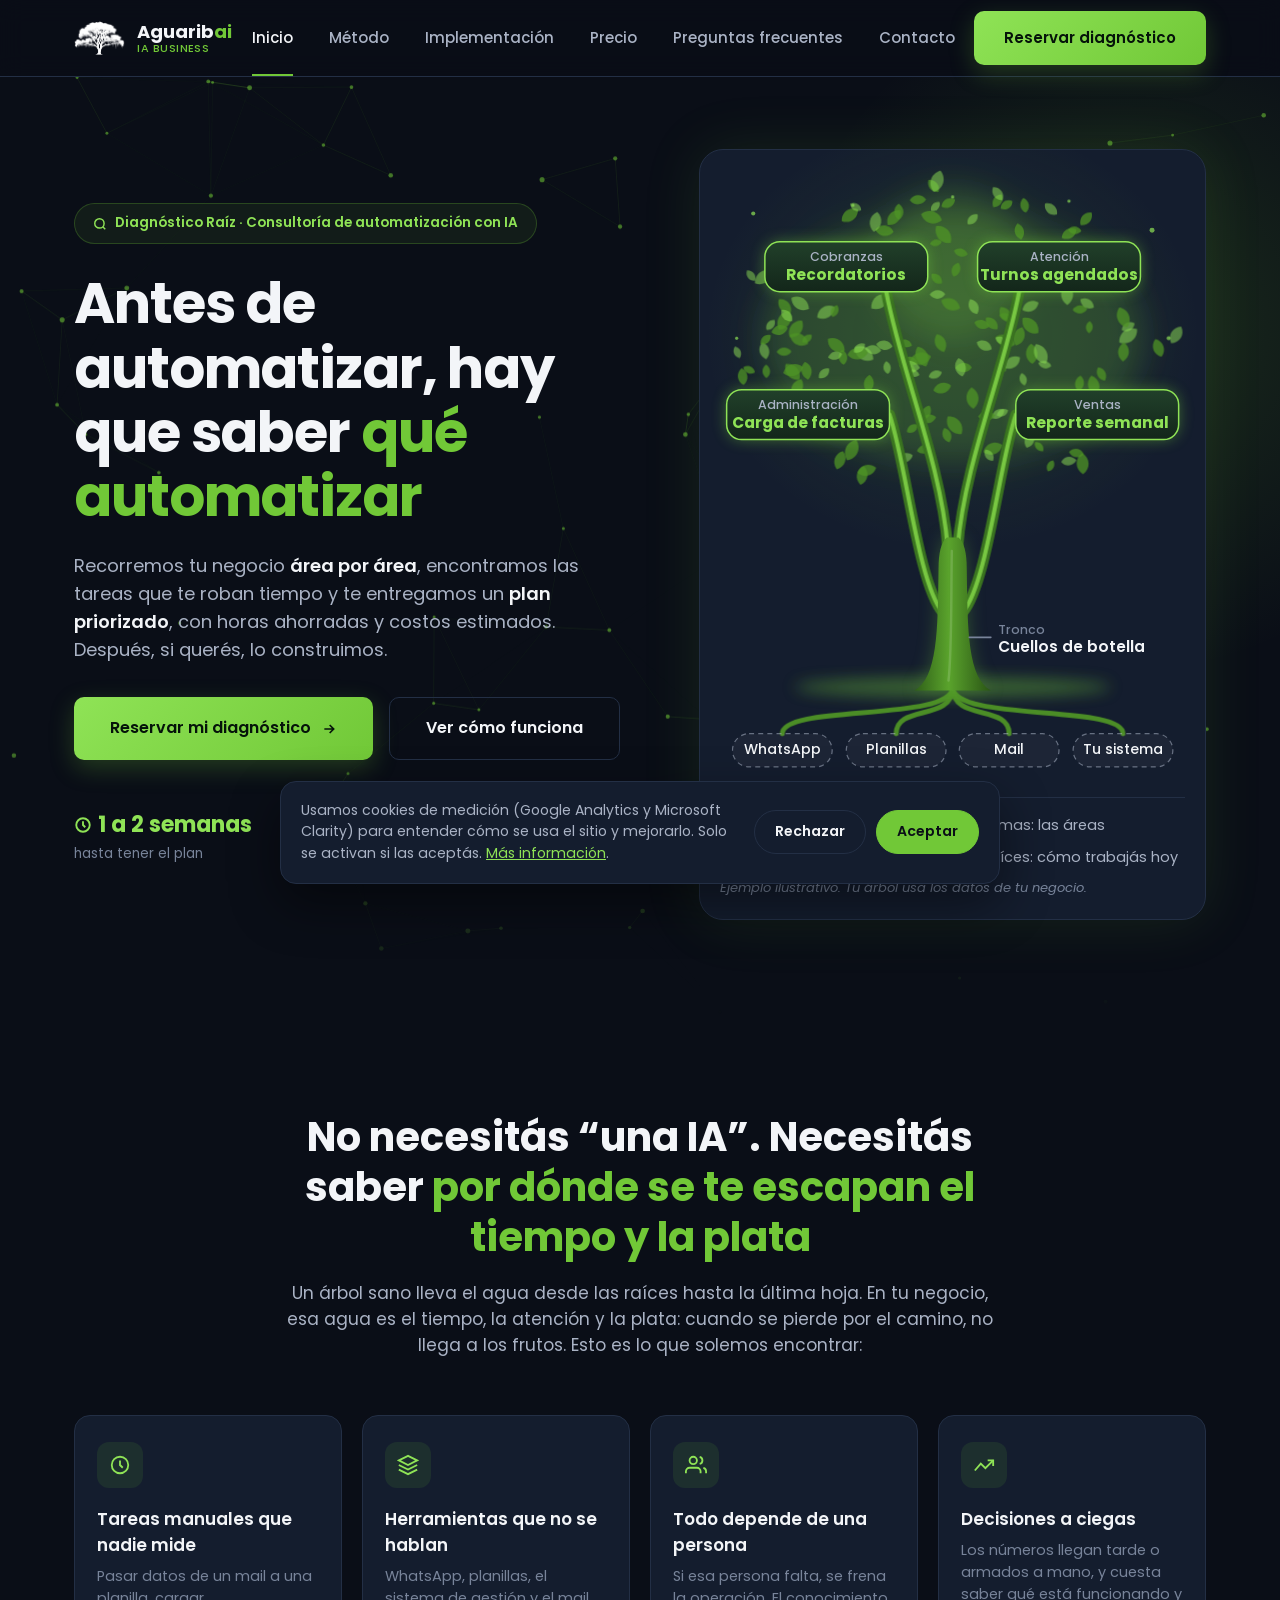
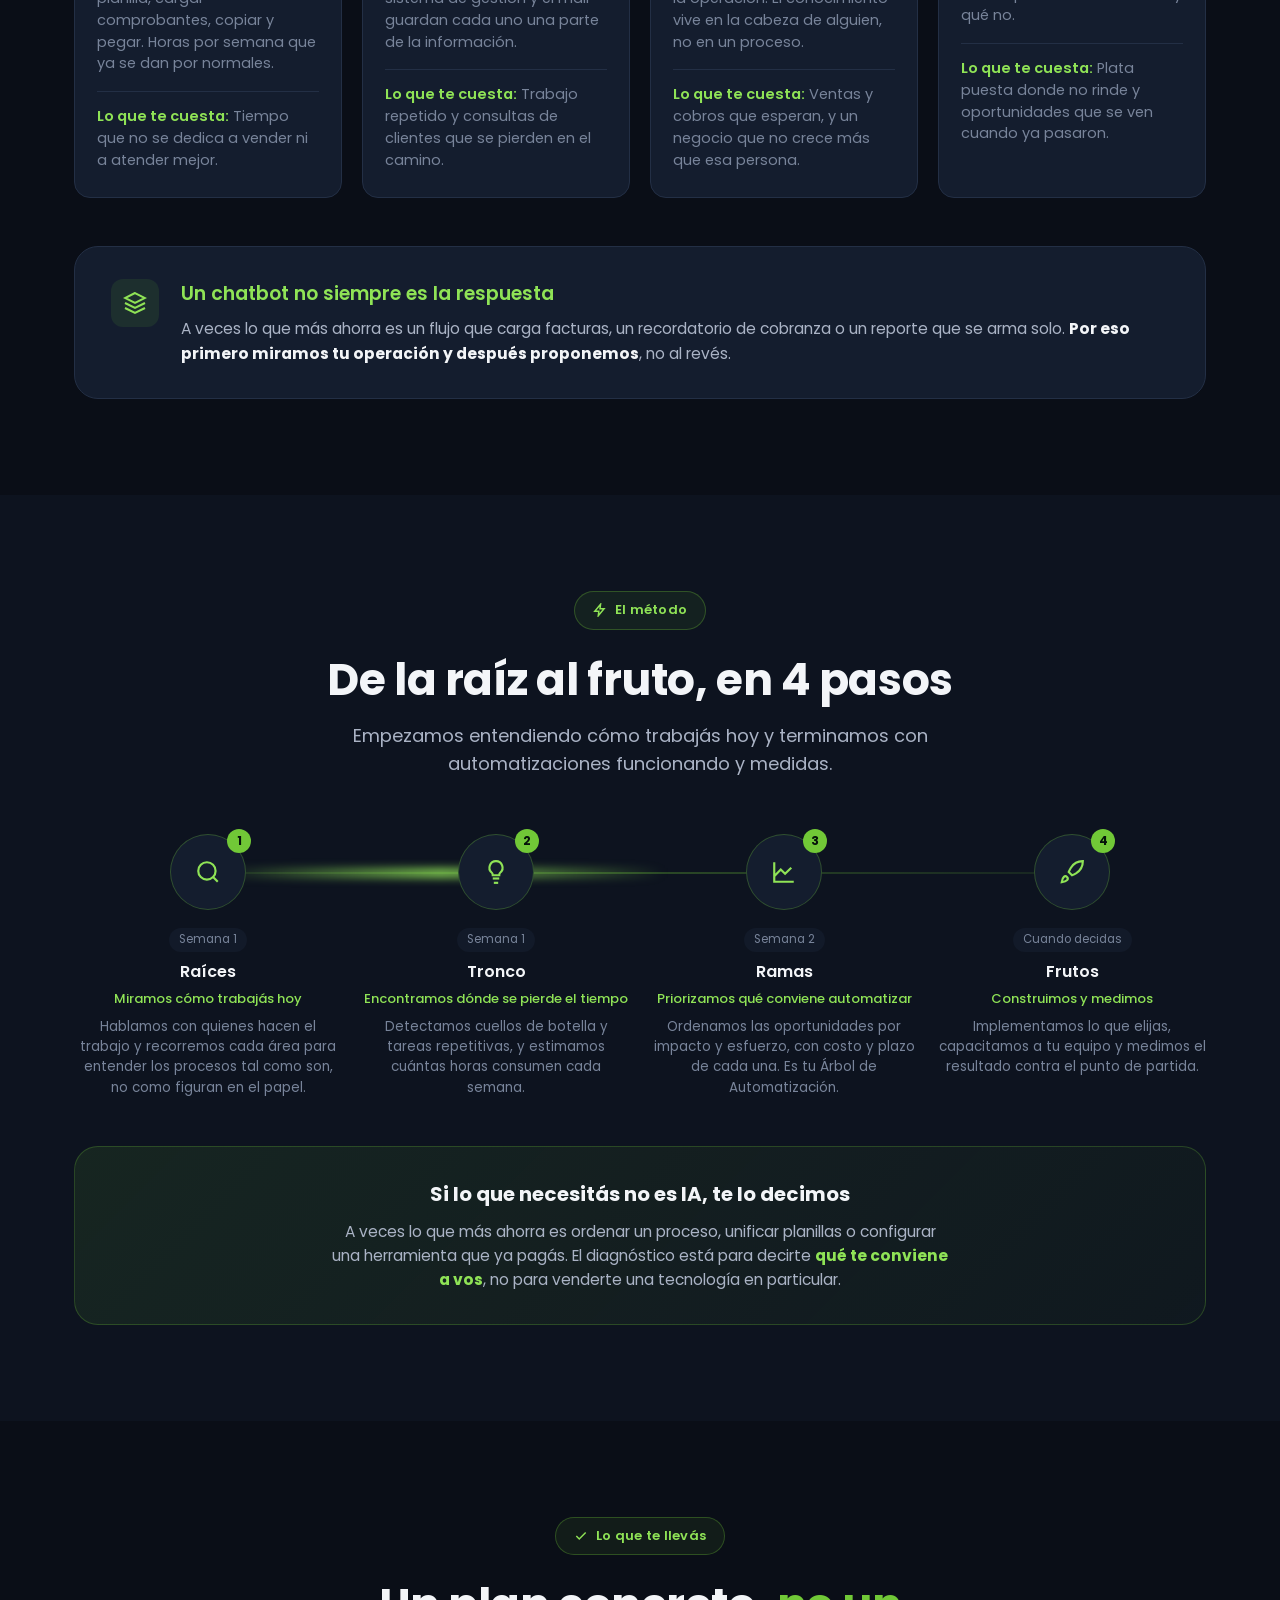
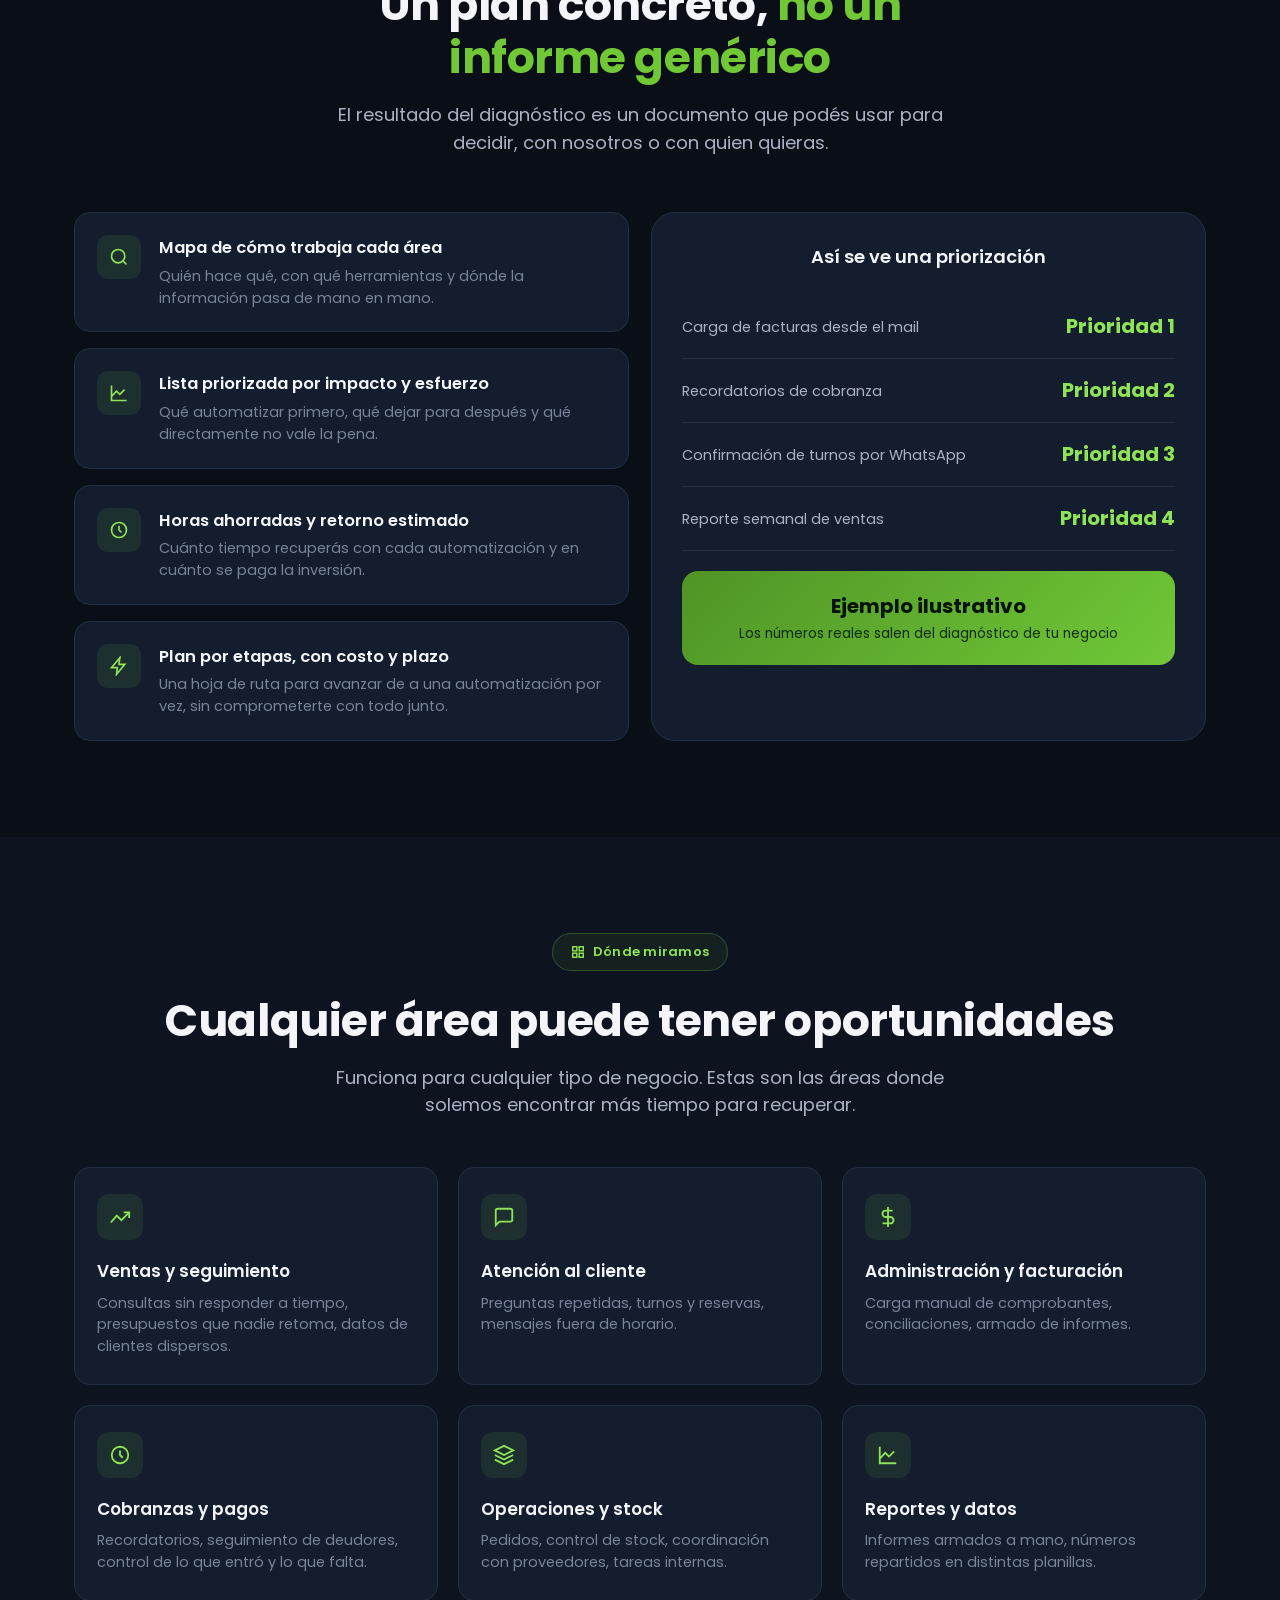
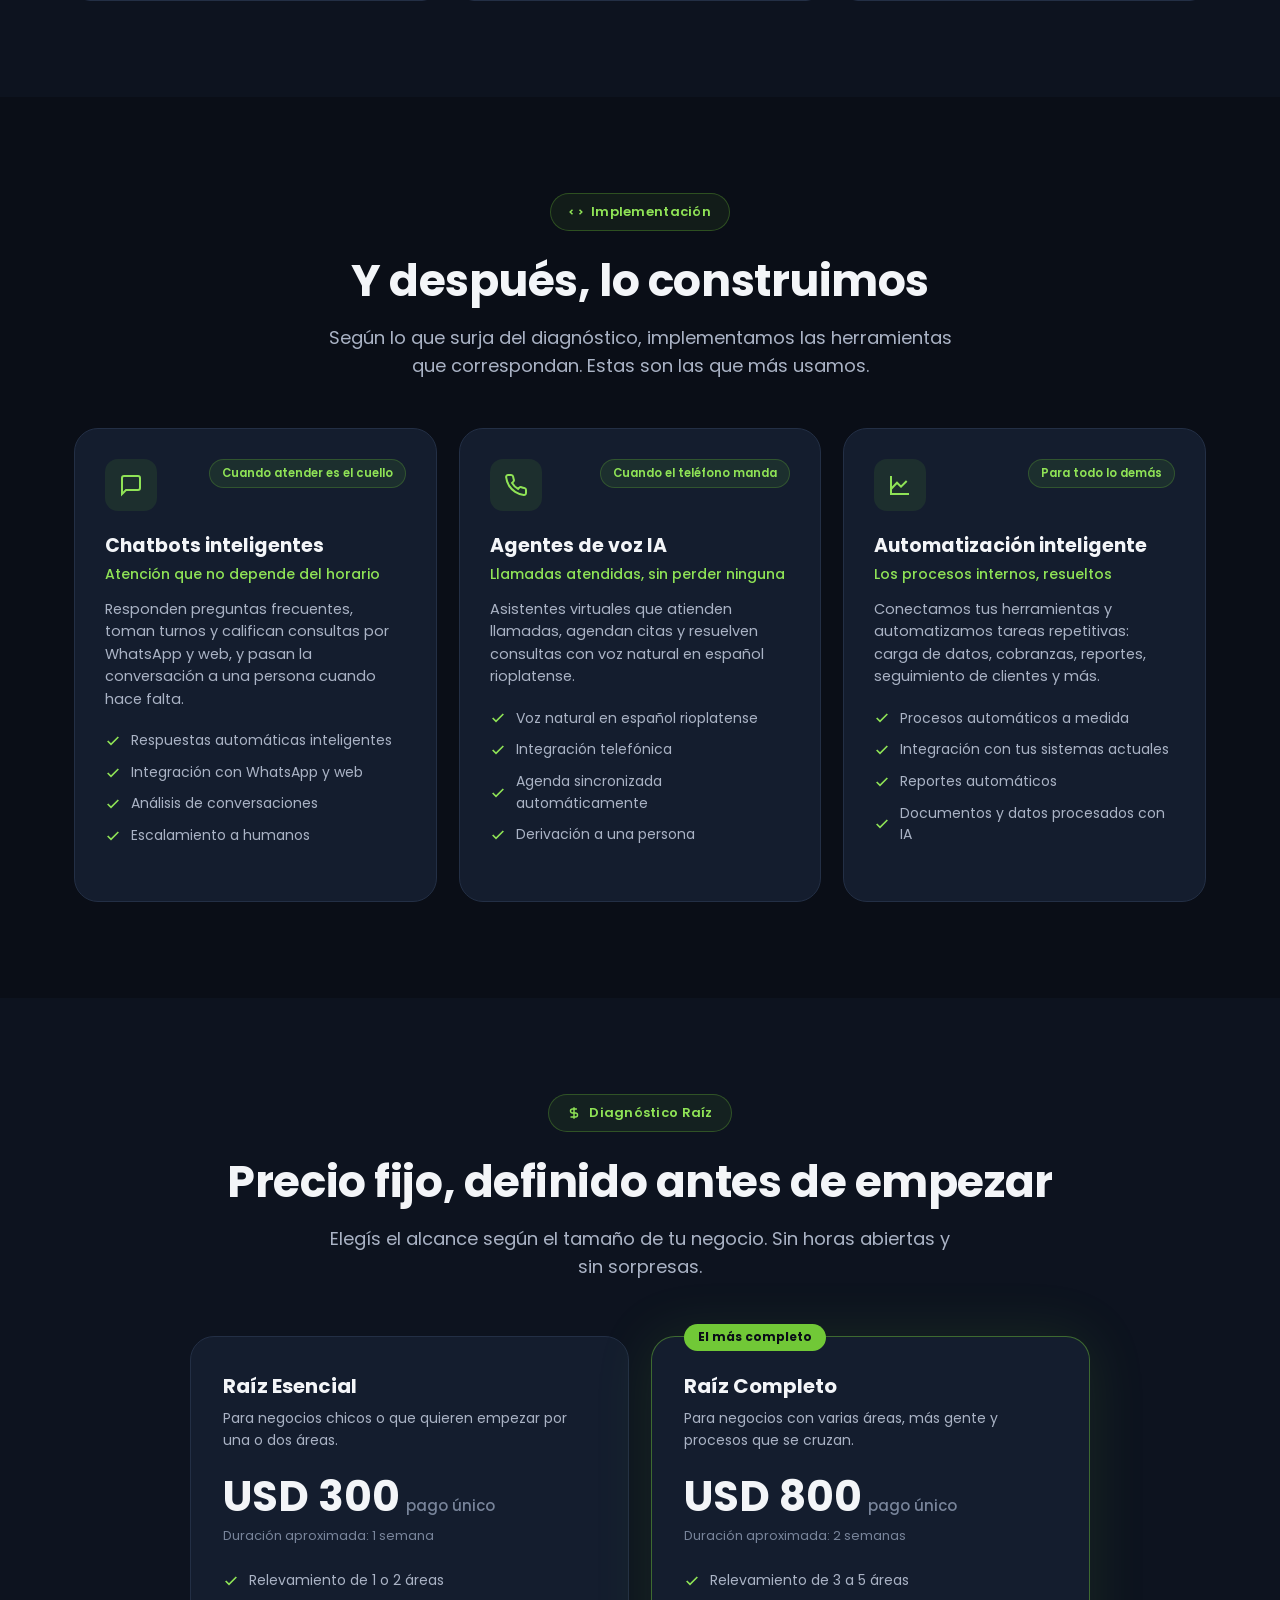
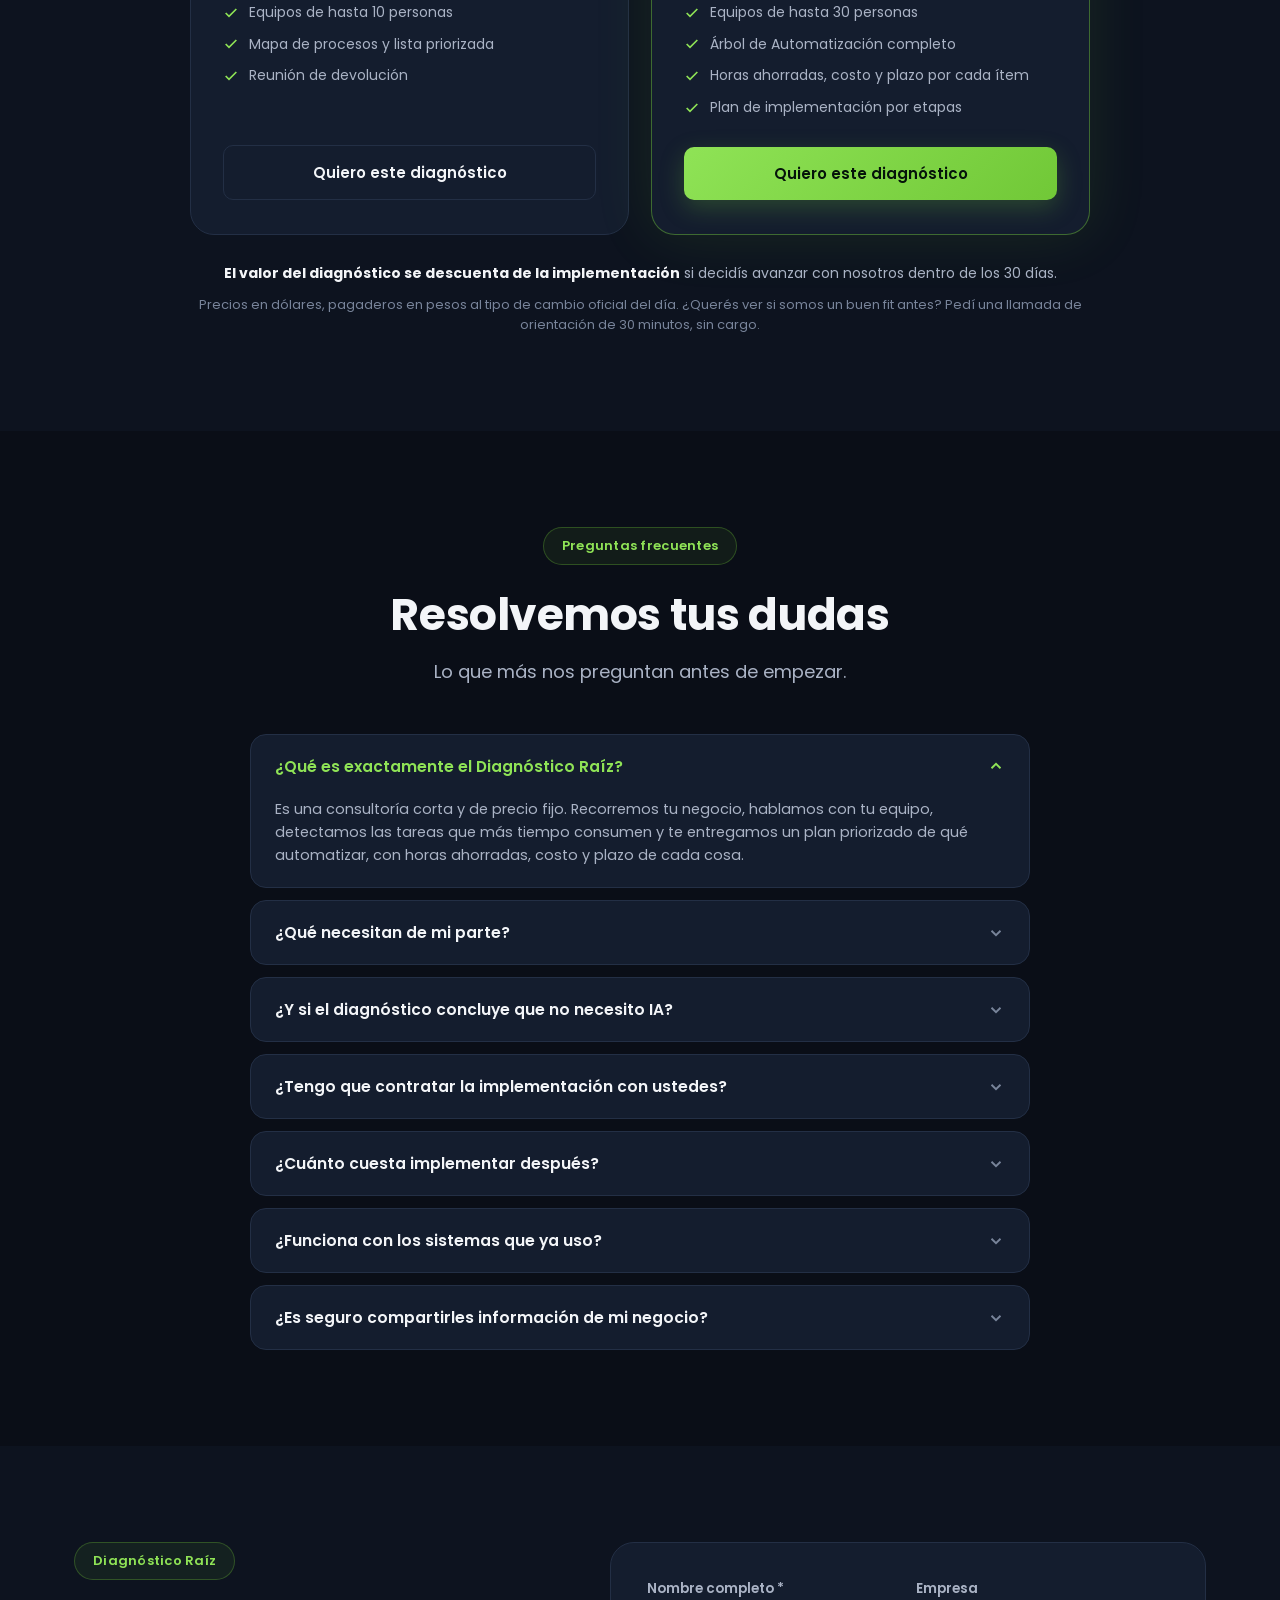
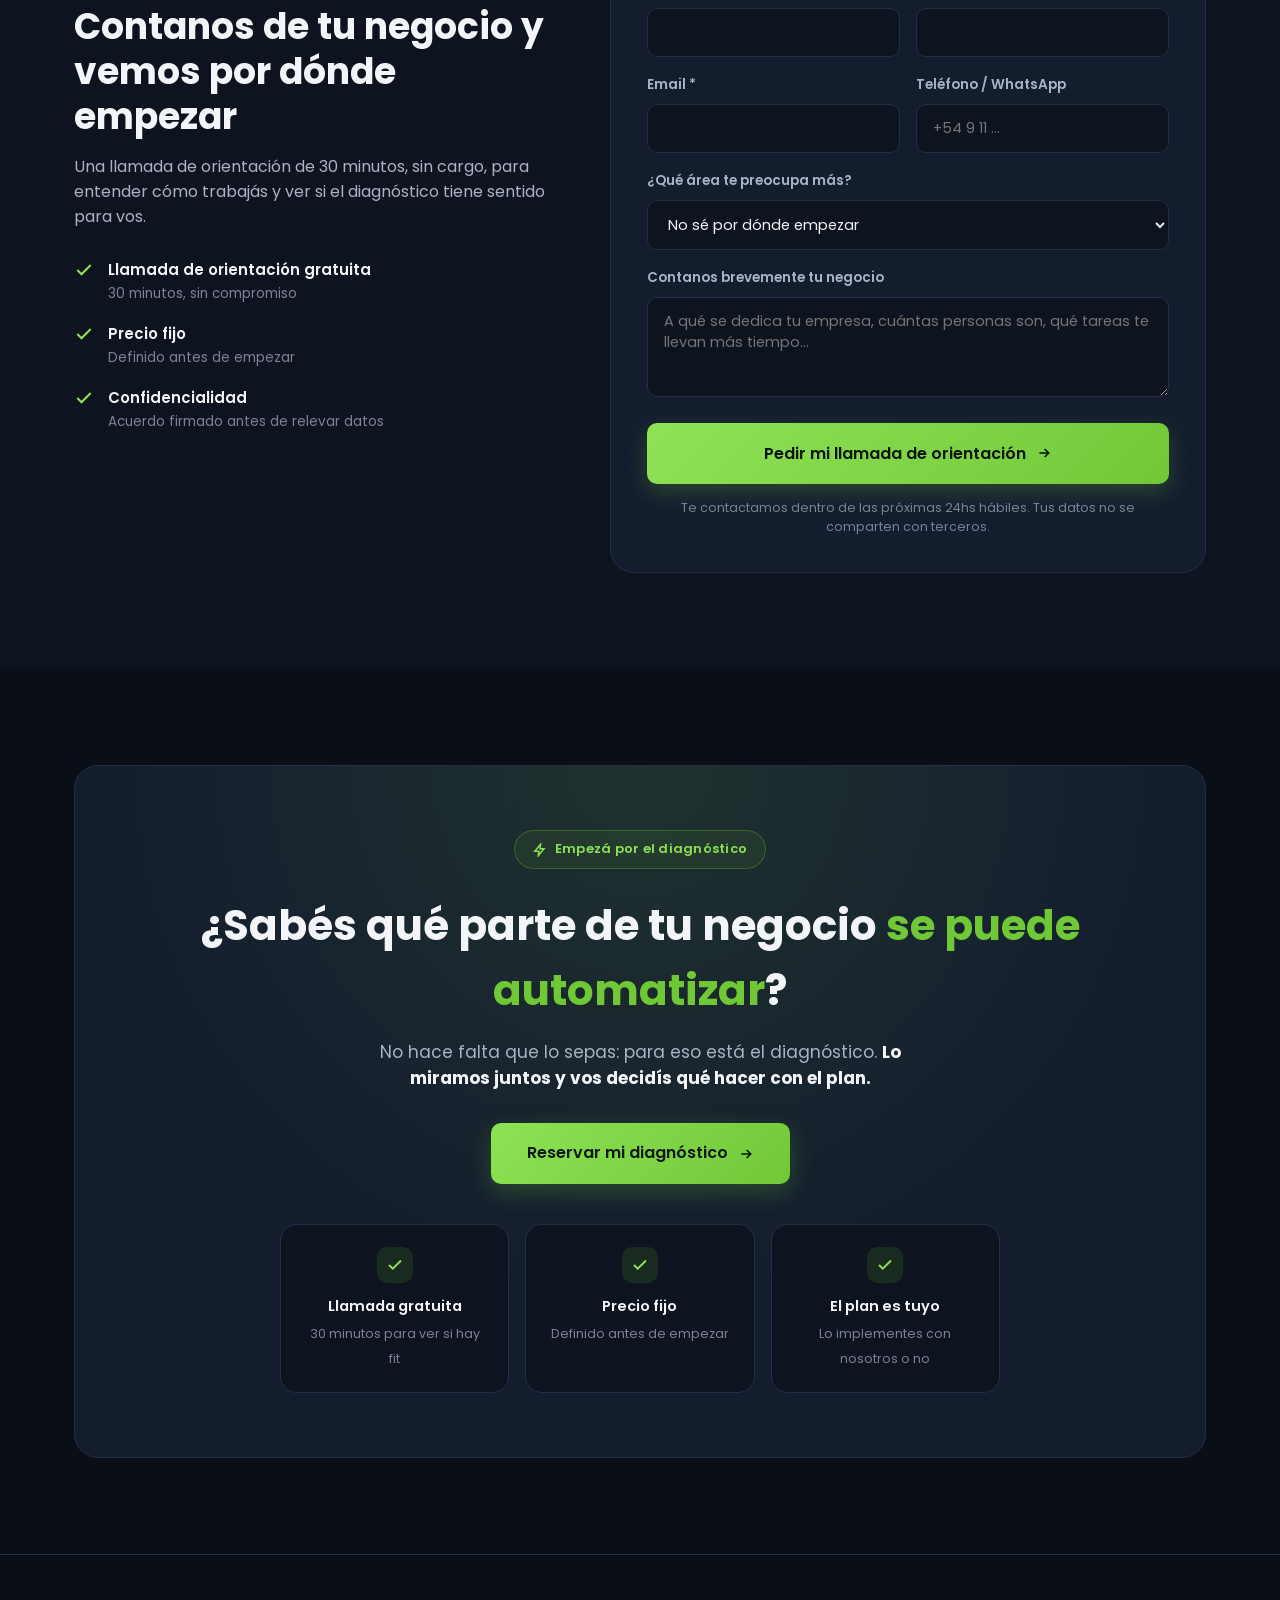
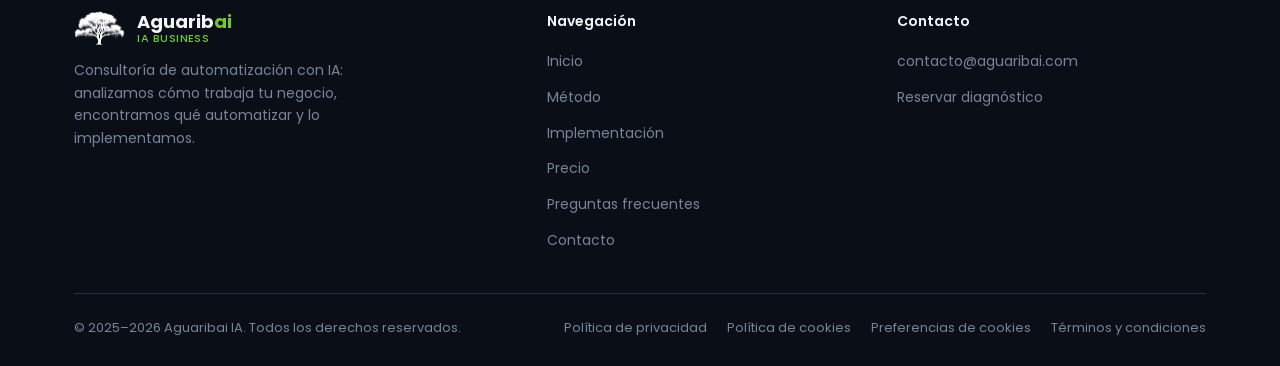
==== commit 611a5cdb: "Formulario: apunta a la función consultaWeb del CRM (guarda el origen de la visita) Co-Authored-By: " ====
--- a/index.html
+++ b/index.html
@@ -900,7 +900,7 @@
 
           <div class="form-card" data-reveal>
             <div id="formStatus" class="form-status"></div>
-            <form id="contactForm" data-clarity-mask="True" action="https://api.web3forms.com/submit" data-crm="https://gestion-aguaribai.base44.app/functions/recibirConsultaWeb" method="POST">
+            <form id="contactForm" data-clarity-mask="True" action="https://api.web3forms.com/submit" data-crm="https://gestion-aguaribai.base44.app/functions/consultaWeb" method="POST">
               <input type="hidden" name="access_key" value="b5dccc6a-2116-4fba-ad40-840943e13751">
               <input type="hidden" name="subject" value="Nueva consulta de diagnóstico desde aguaribai.com">
               <input type="checkbox" name="botcheck" class="visually-hidden" style="display:none">
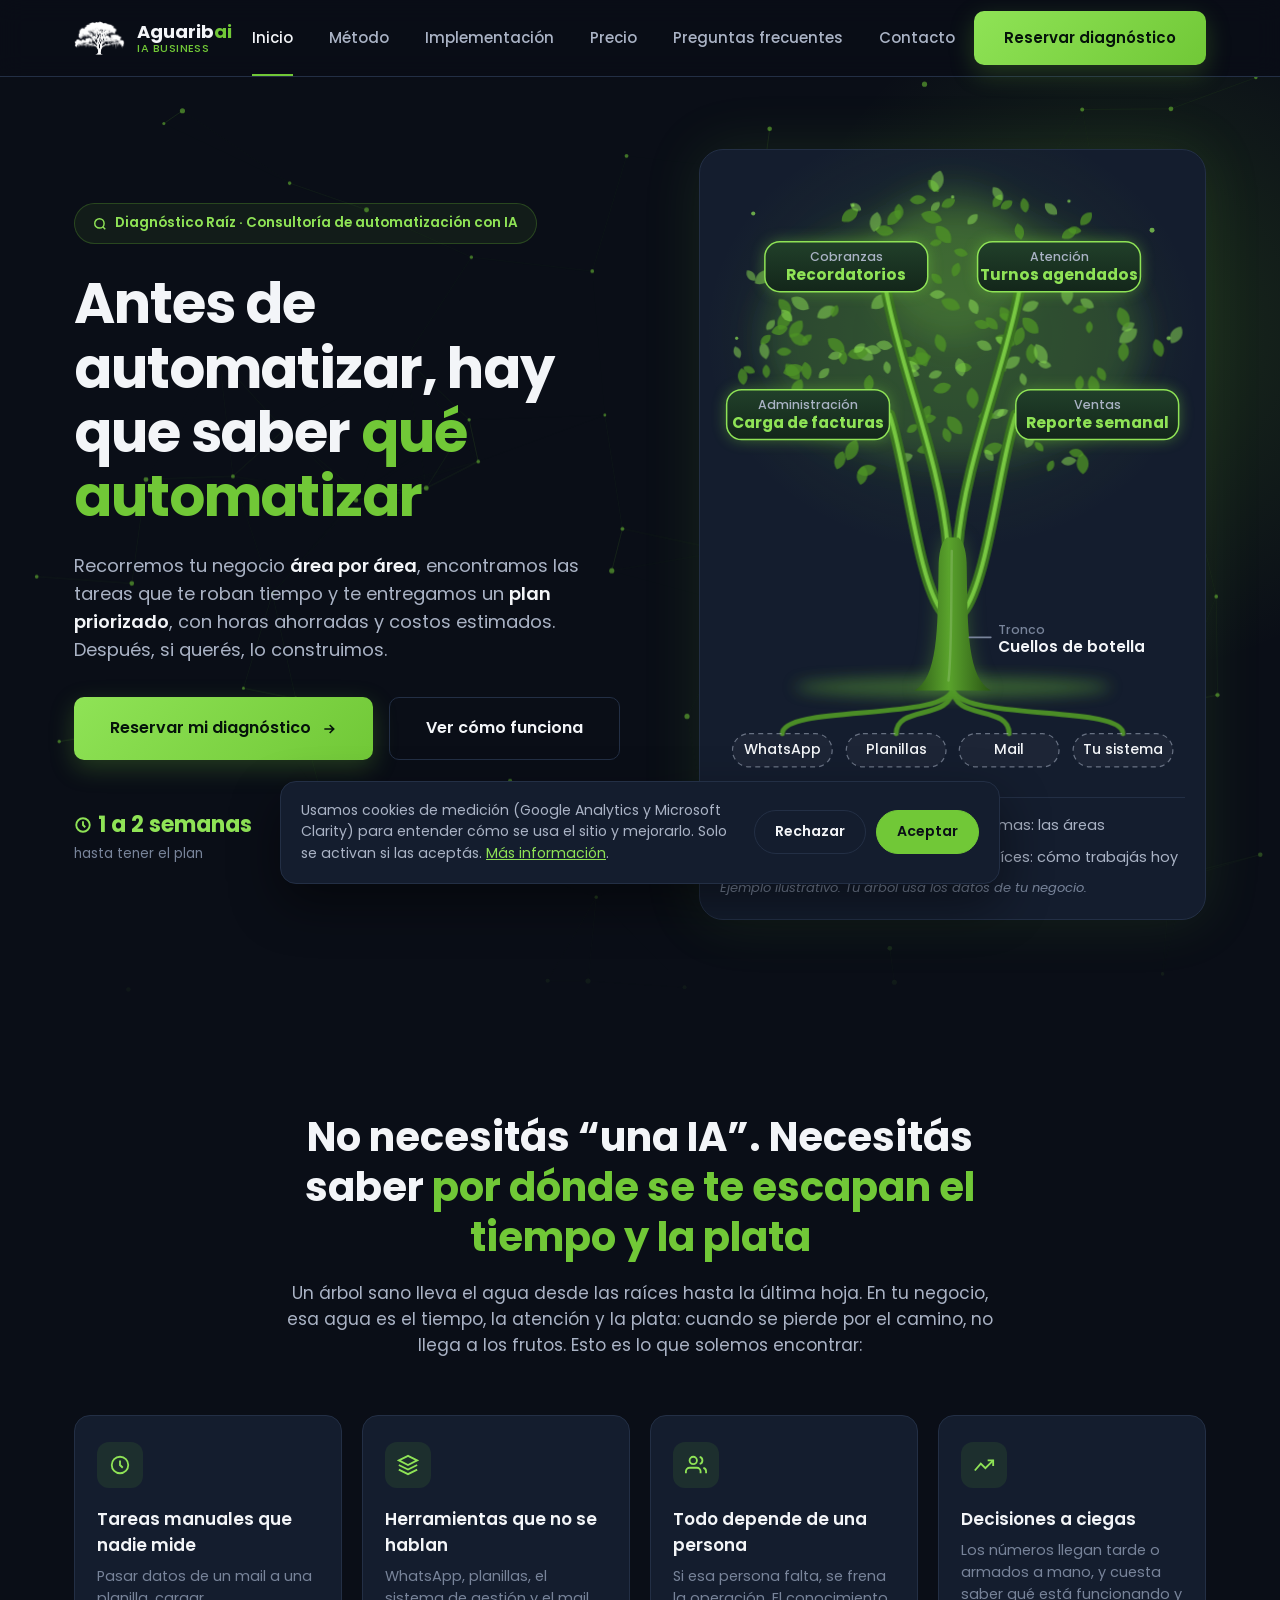
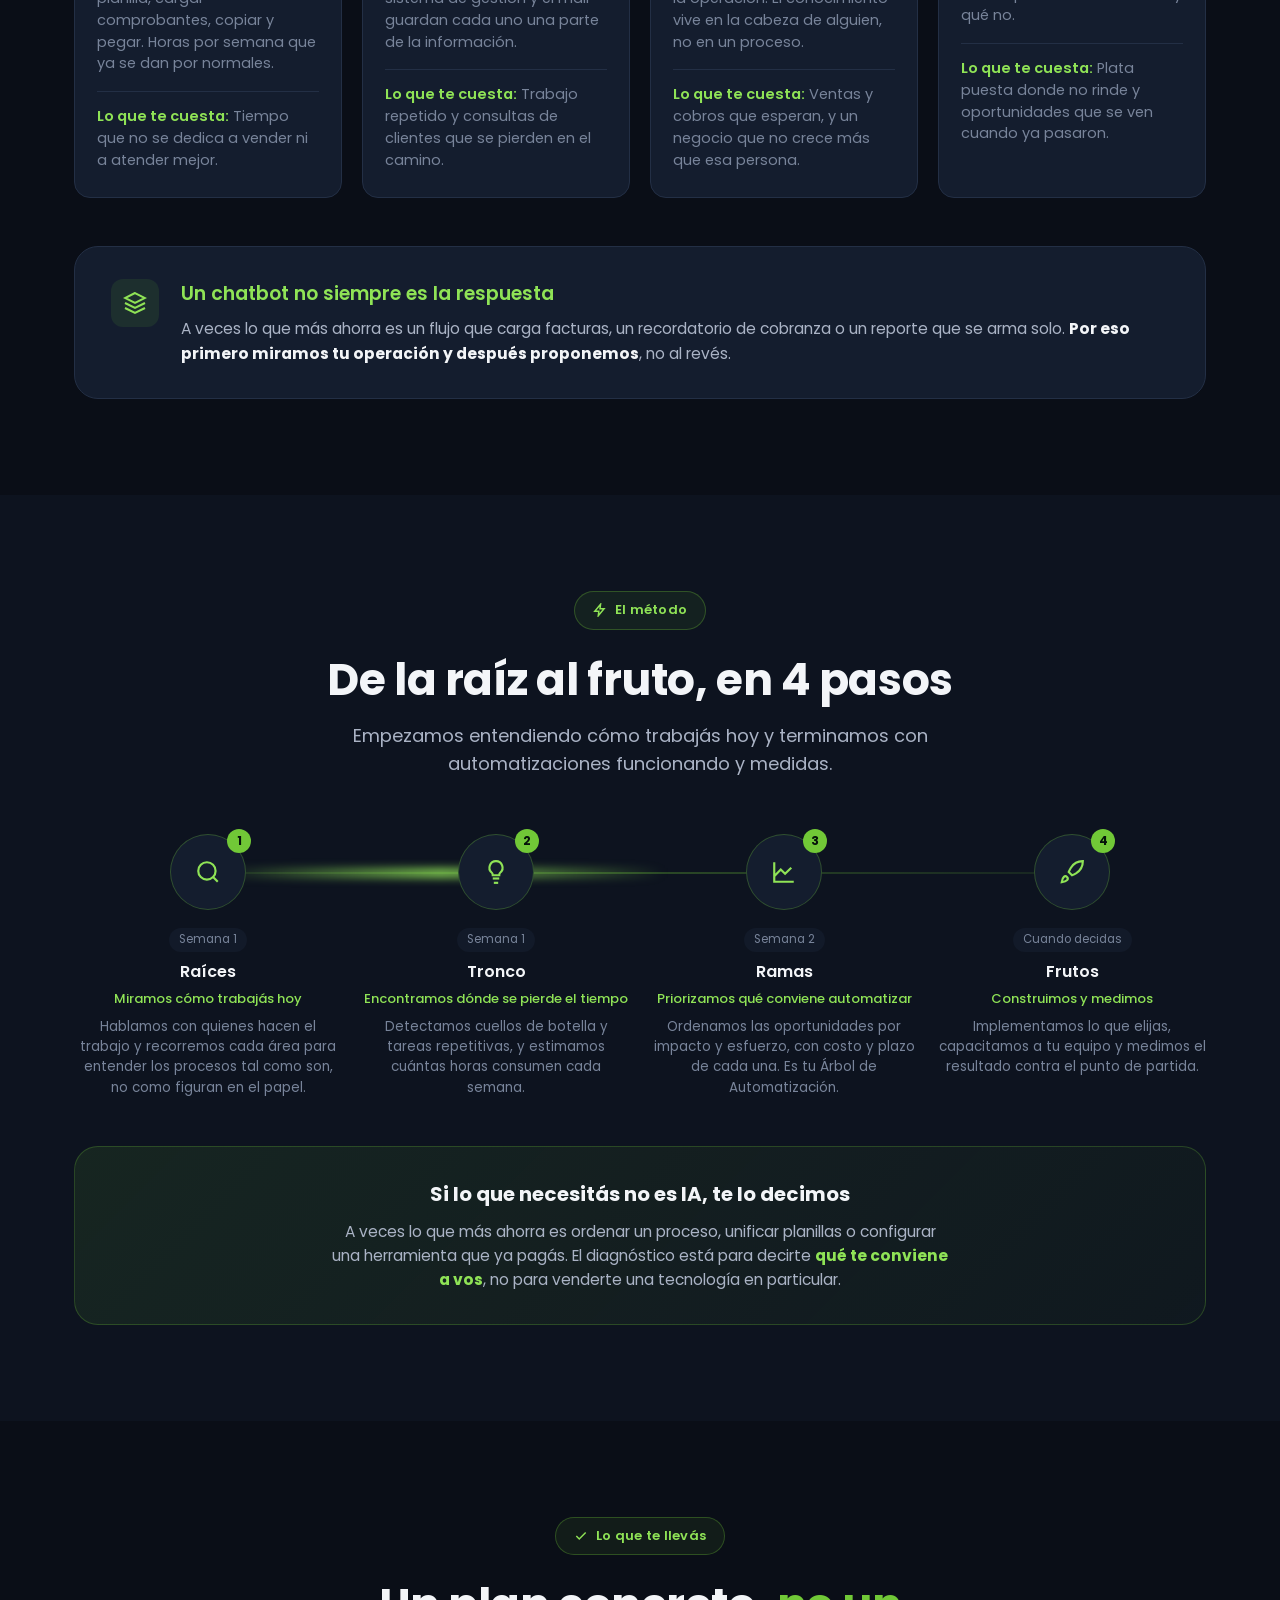
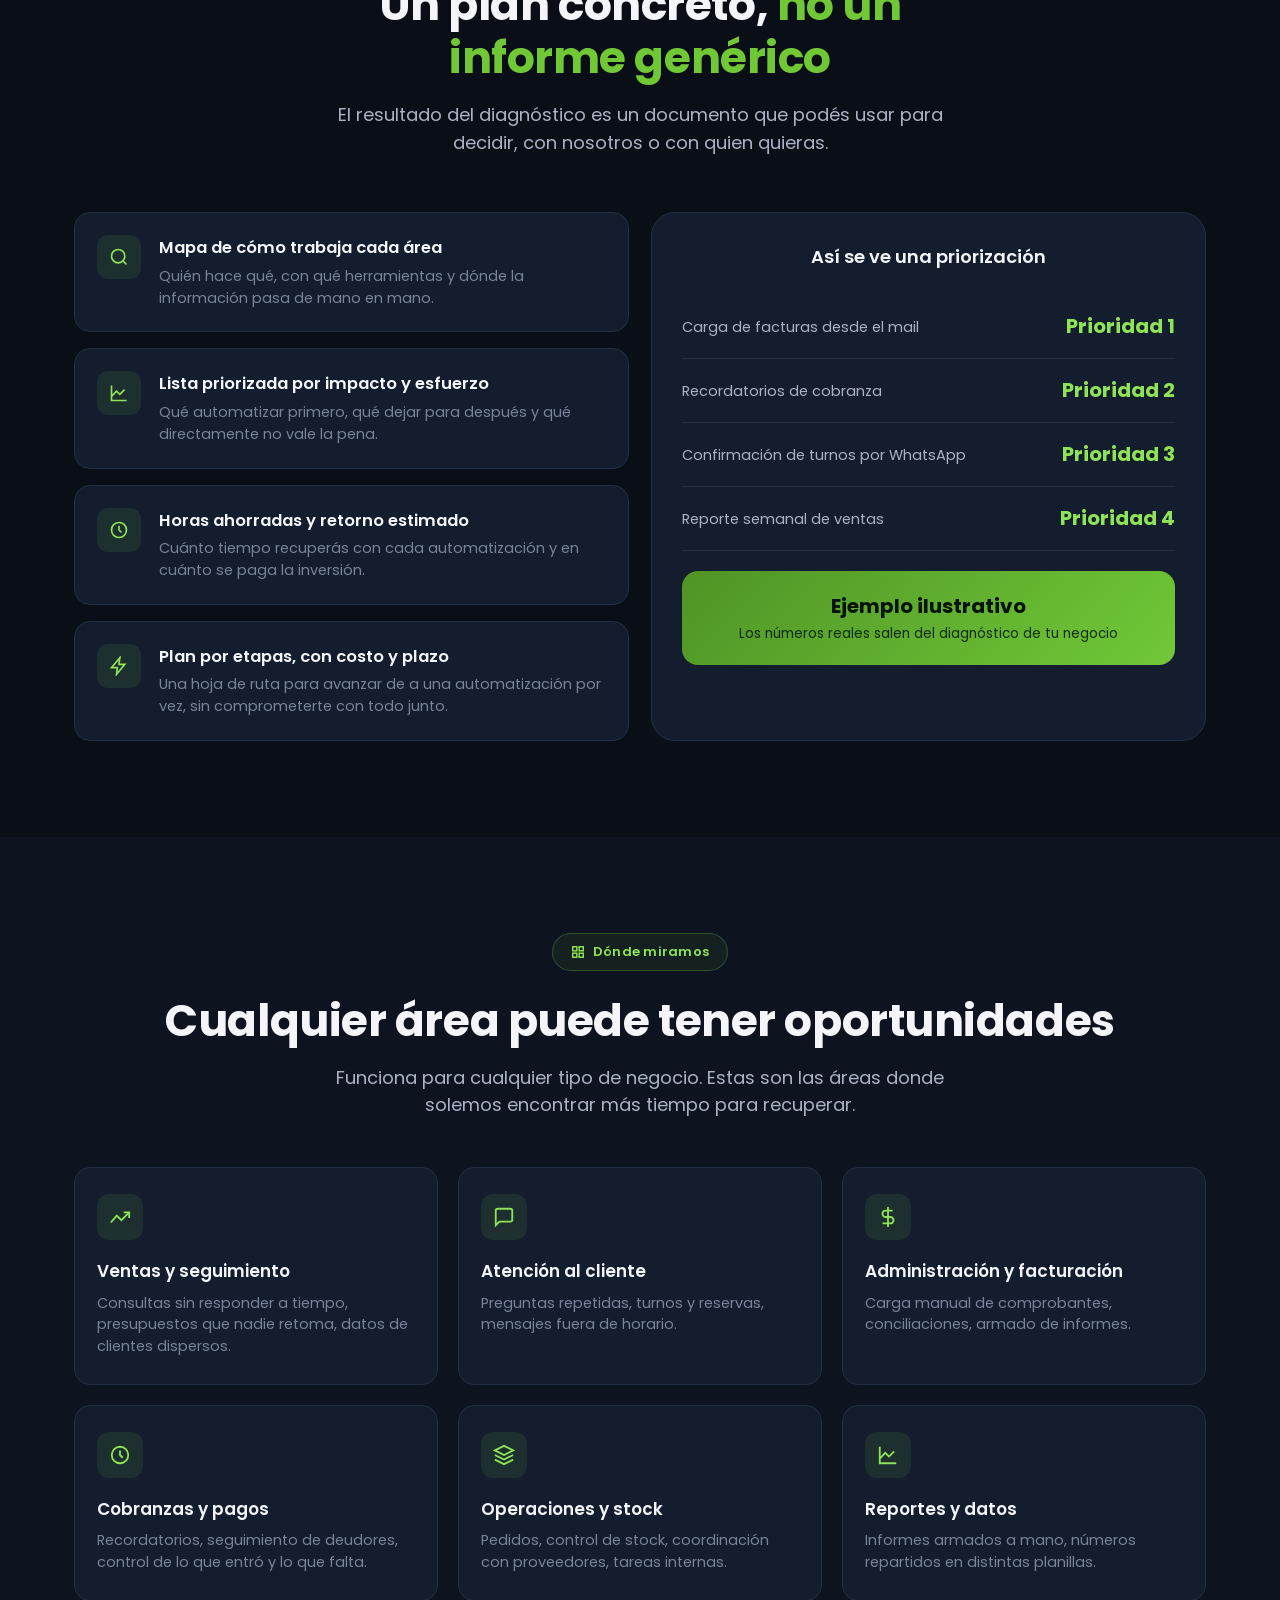
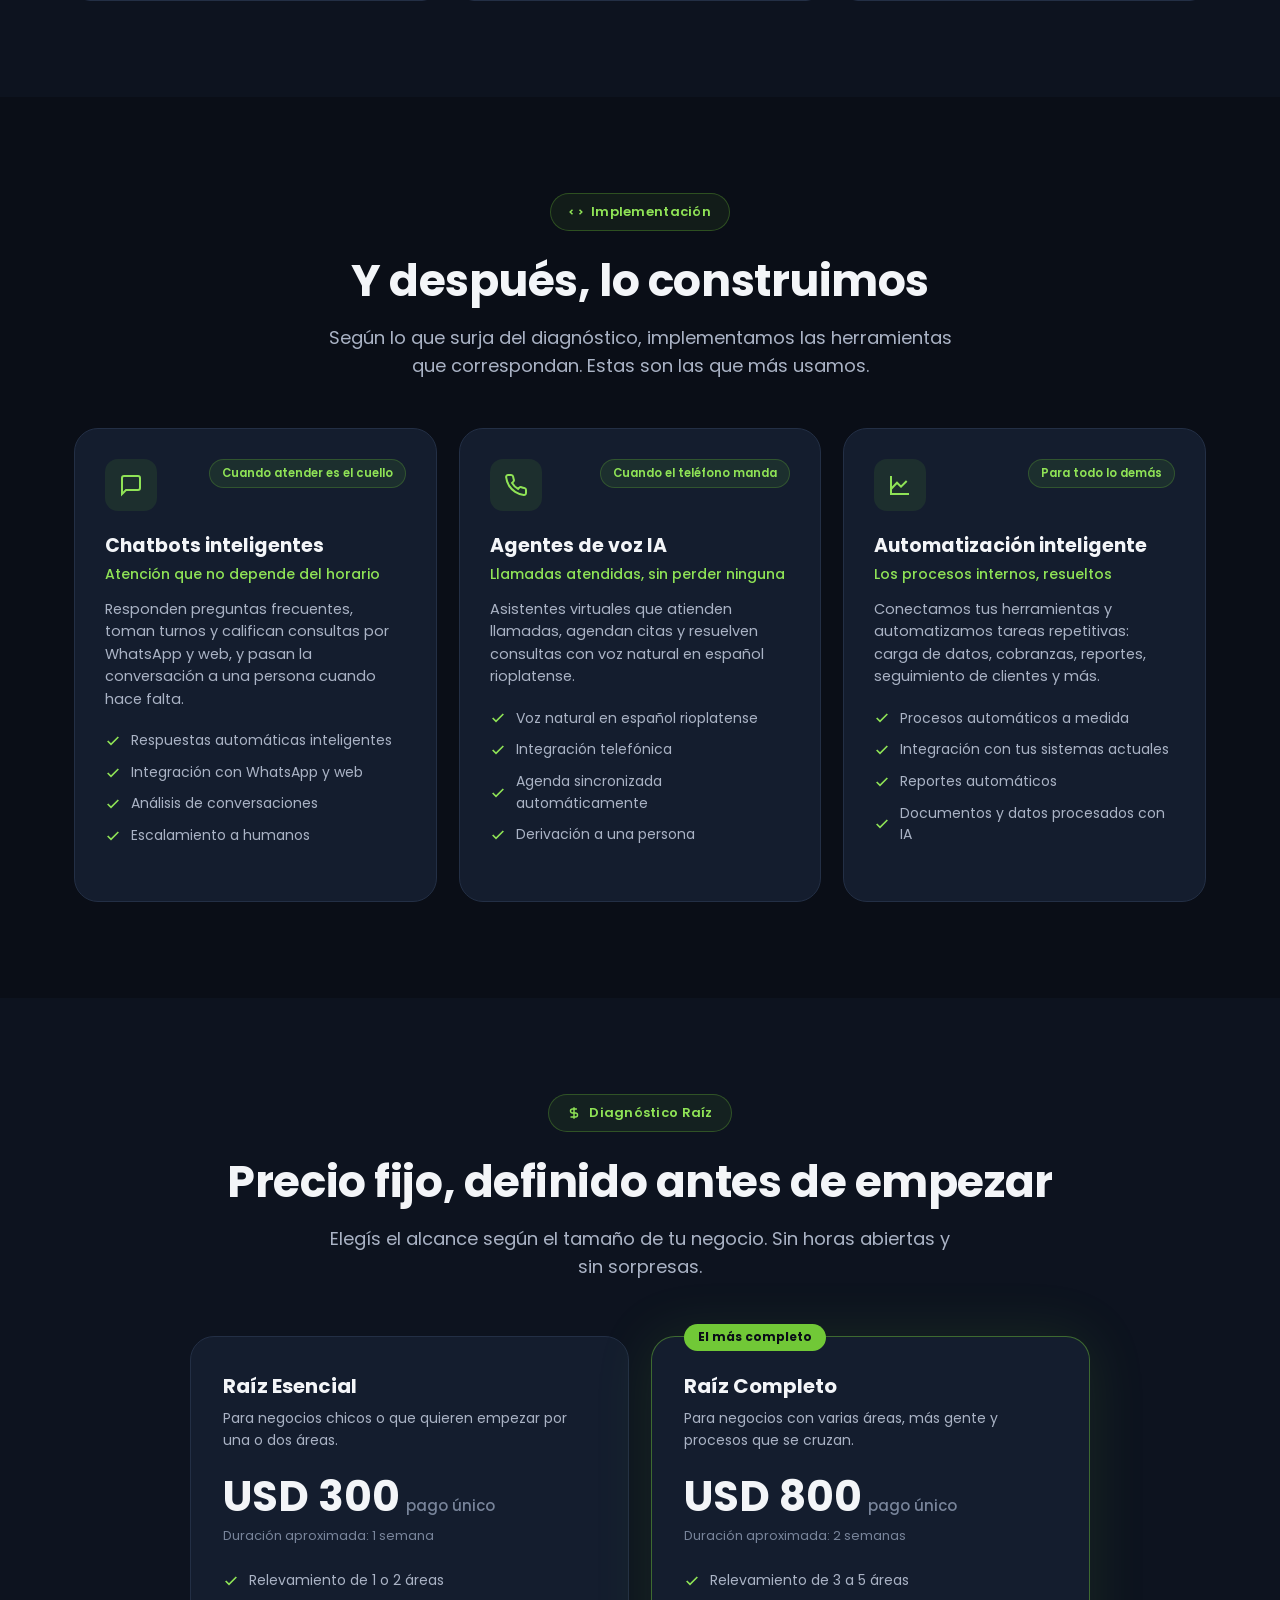
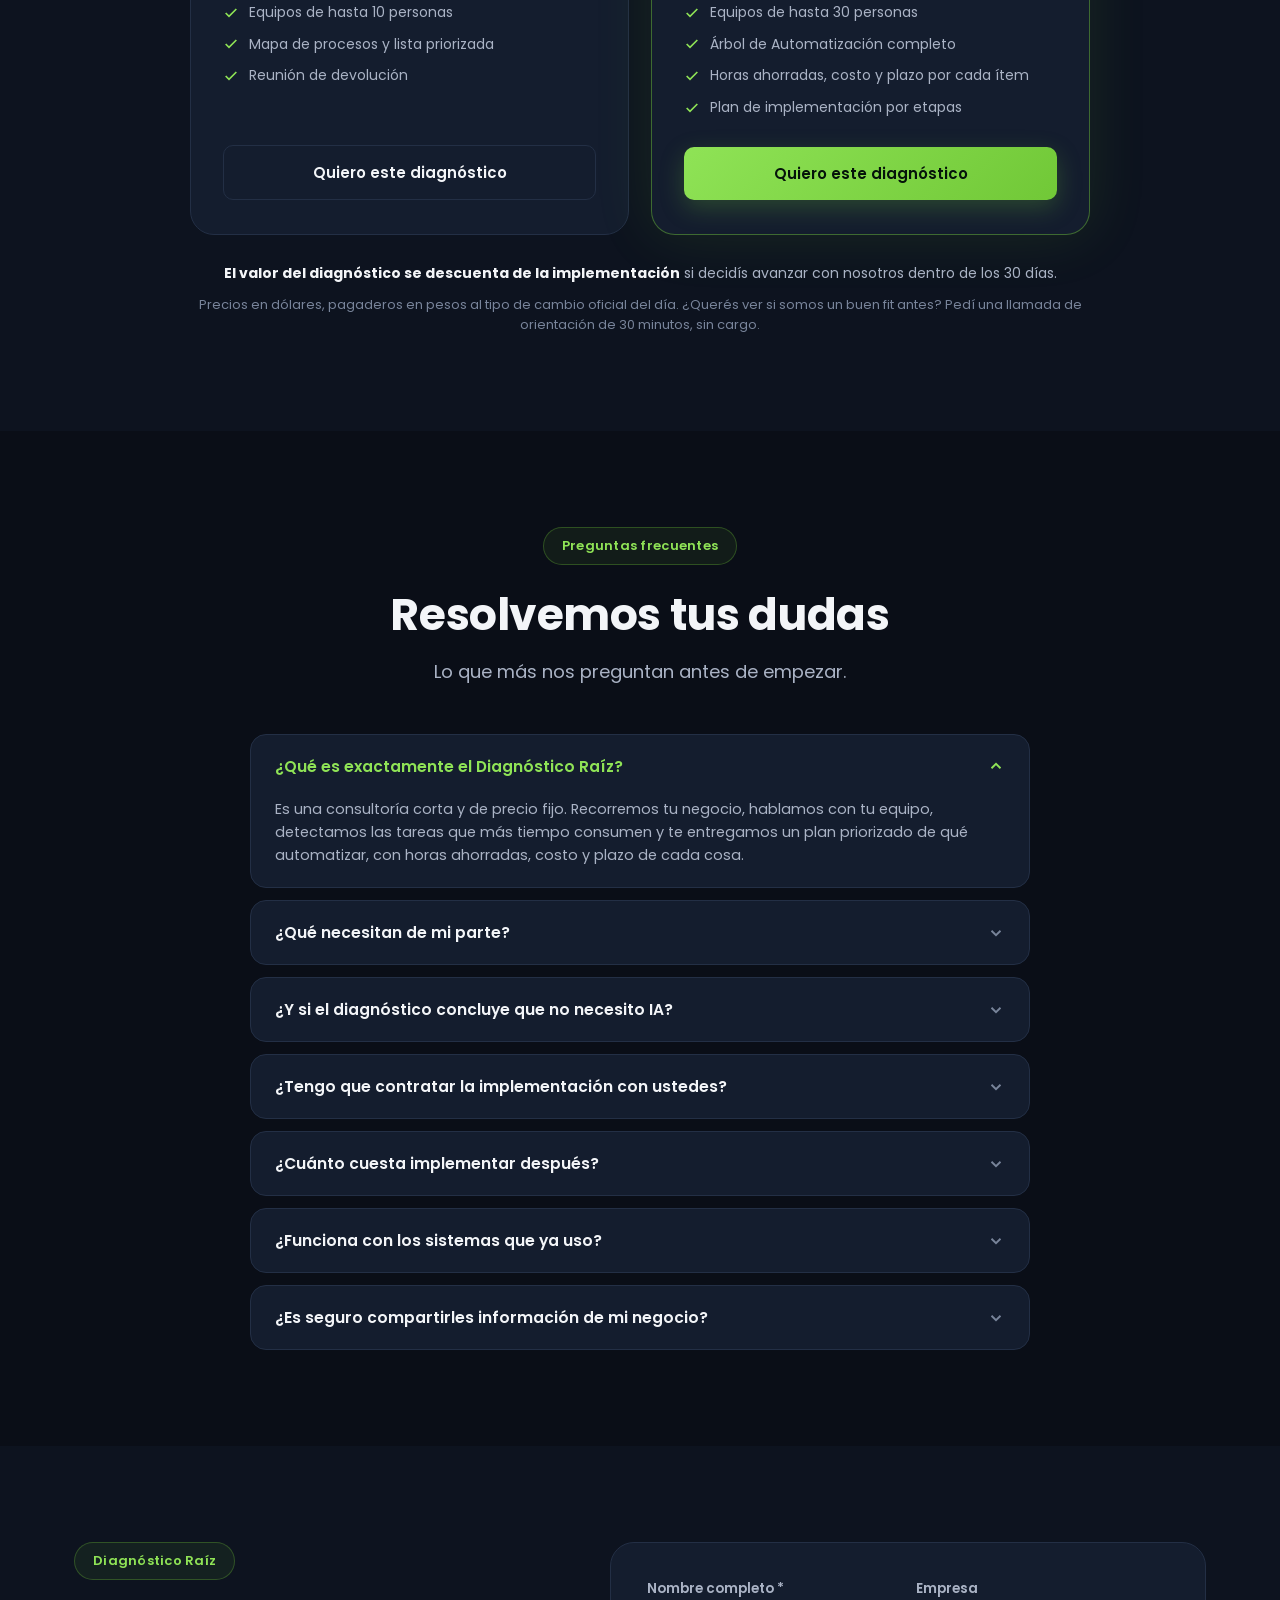
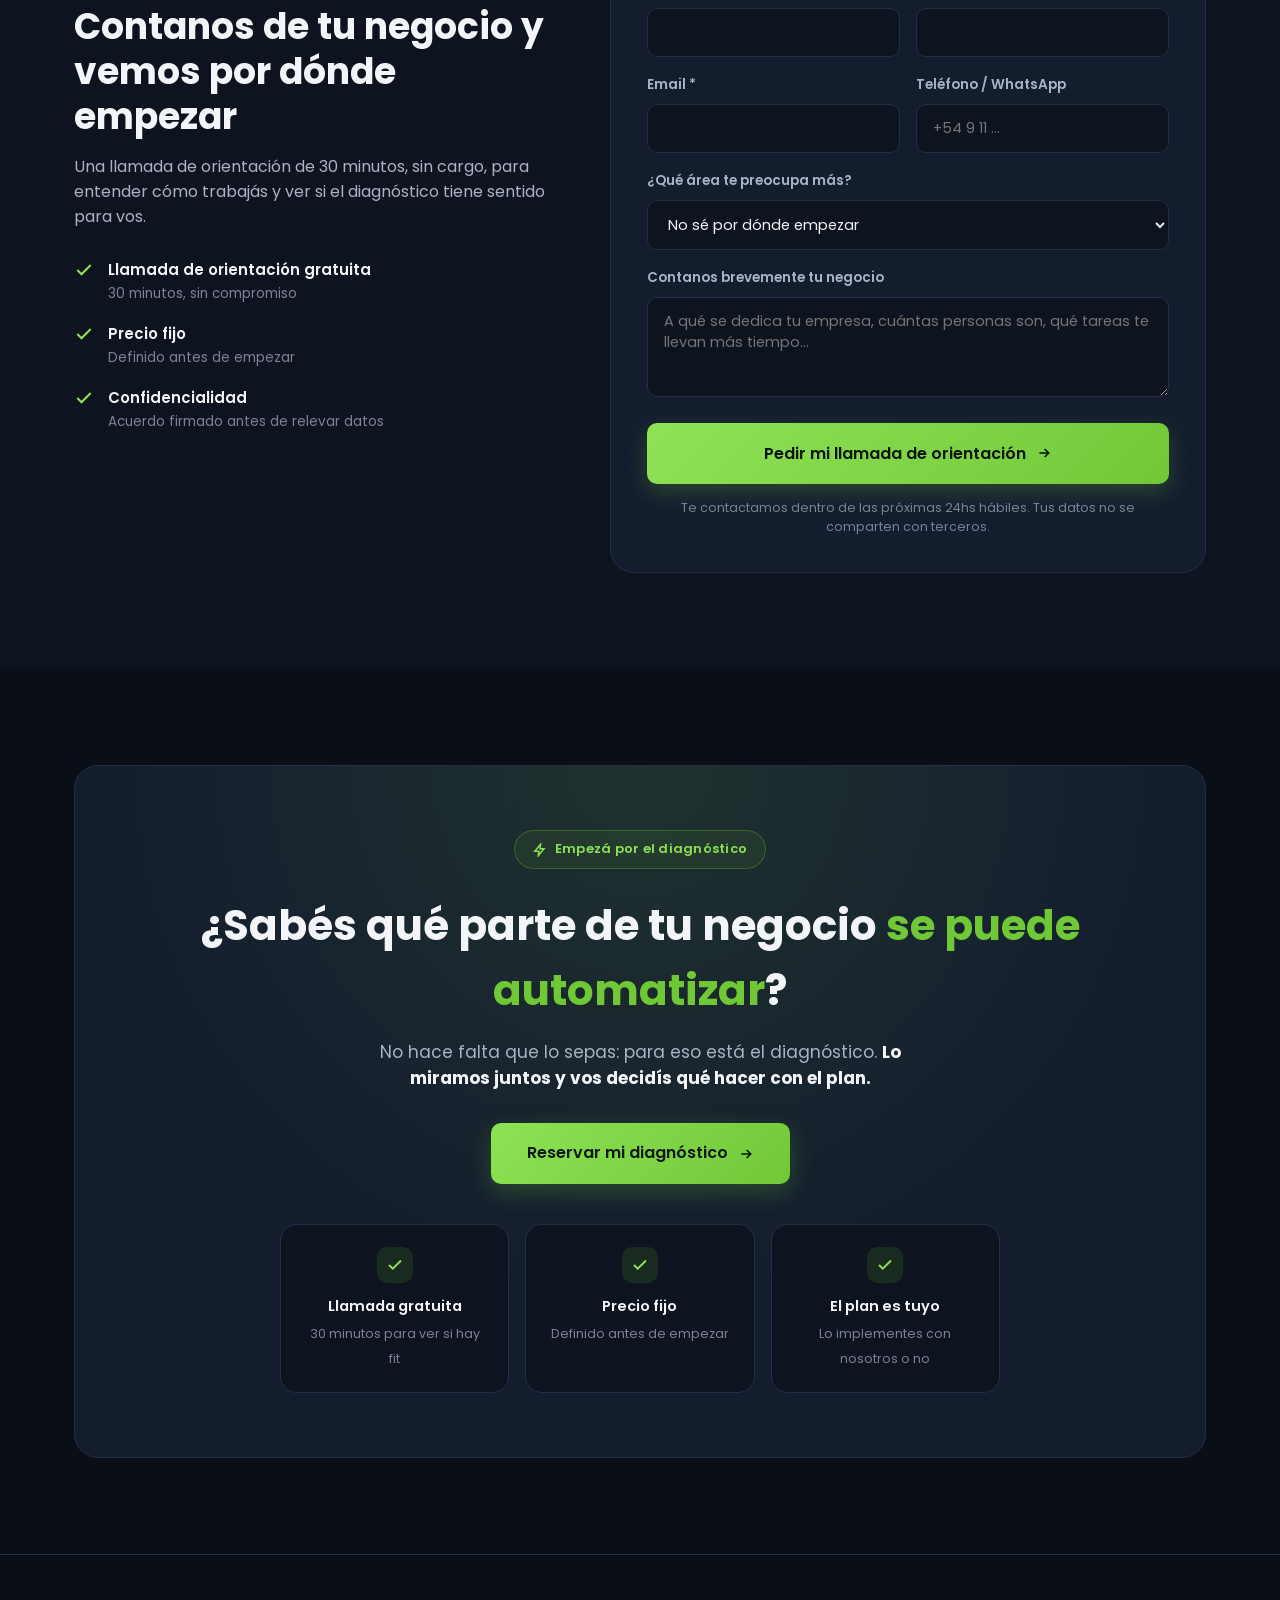
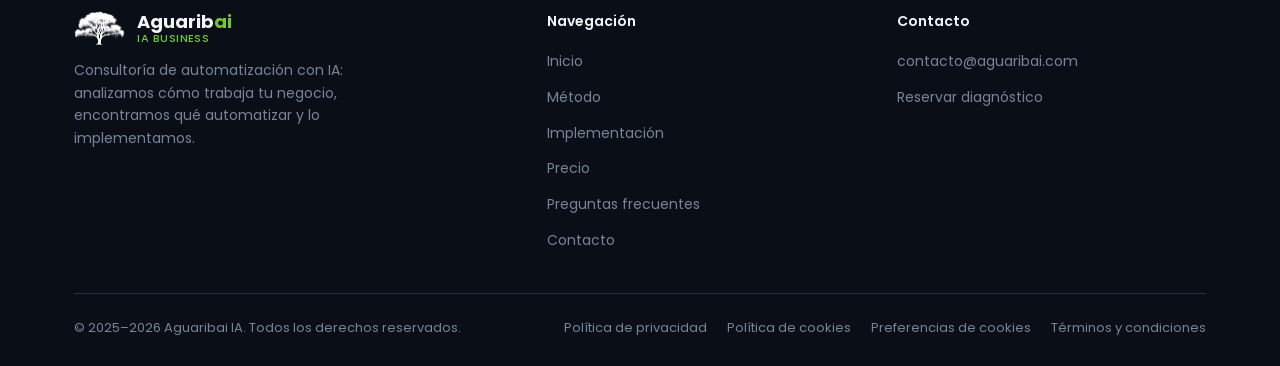
==== commit ae6f8593: "Formulario: ventana de confirmación visible al enviar la consulta Co-Authored-By: Claude Sonnet 5.5 " ====
--- a/index.html
+++ b/index.html
@@ -35,7 +35,7 @@
   <link href="https://fonts.googleapis.com/css2?family=Poppins:ital,wght@0,400;0,500;0,600;0,700;1,400&display=swap"
     rel="stylesheet">
 
-  <link rel="stylesheet" href="css/styles.css">
+  <link rel="stylesheet" href="css/styles.css?v=2">
   <link rel="stylesheet" href="css/consultoria.css?v=3">
 </head>
 
@@ -1064,7 +1064,7 @@
 
   <script src="js/particles.js"></script>
   <script src="js/medicion.js?v=1"></script>
-  <script src="js/main.js?v=3"></script>
+  <script src="js/main.js?v=4"></script>
 </body>
 
 </html>
--- a/css/styles.css
+++ b/css/styles.css
@@ -1029,3 +1029,50 @@
   opacity: 1;
   transform: translateY(0);
 }
+
+/* ============================================
+   Ventana de confirmación del formulario
+   ============================================ */
+body.modal-open { overflow: hidden; }
+.form-modal {
+  position: fixed;
+  inset: 0;
+  z-index: 10000;
+  display: flex;
+  align-items: center;
+  justify-content: center;
+  padding: 20px;
+  background: rgba(6, 9, 15, 0.78);
+  backdrop-filter: blur(4px);
+  animation: formModalFade .2s ease-out;
+}
+.form-modal__box {
+  width: 100%;
+  max-width: 440px;
+  padding: 36px 30px 30px;
+  text-align: center;
+  background: var(--surface);
+  border: 1px solid var(--surface-border);
+  border-radius: var(--radius-lg);
+  box-shadow: 0 24px 70px rgba(0, 0, 0, 0.55);
+  animation: formModalPop .25s ease-out;
+}
+.form-modal__icon {
+  width: 68px;
+  height: 68px;
+  margin: 0 auto 18px;
+  display: flex;
+  align-items: center;
+  justify-content: center;
+  border-radius: 50%;
+}
+.form-modal.is-success .form-modal__icon { background: rgba(113, 200, 55, 0.16); color: var(--green-light); box-shadow: 0 0 0 6px rgba(113, 200, 55, 0.08); }
+.form-modal.is-error .form-modal__icon { background: rgba(240, 90, 90, 0.14); color: #f08080; box-shadow: 0 0 0 6px rgba(240, 90, 90, 0.07); }
+.form-modal__box h3 { font-size: 22px; margin: 0 0 10px; color: var(--text-primary); }
+.form-modal__box p { font-size: 15.5px; line-height: 1.6; color: var(--text-secondary); margin: 0 0 24px; }
+.form-modal__btn { min-width: 160px; justify-content: center; }
+@keyframes formModalFade { from { opacity: 0; } to { opacity: 1; } }
+@keyframes formModalPop { from { opacity: 0; transform: translateY(14px) scale(.97); } to { opacity: 1; transform: none; } }
+@media (prefers-reduced-motion: reduce) {
+  .form-modal, .form-modal__box { animation: none; }
+}
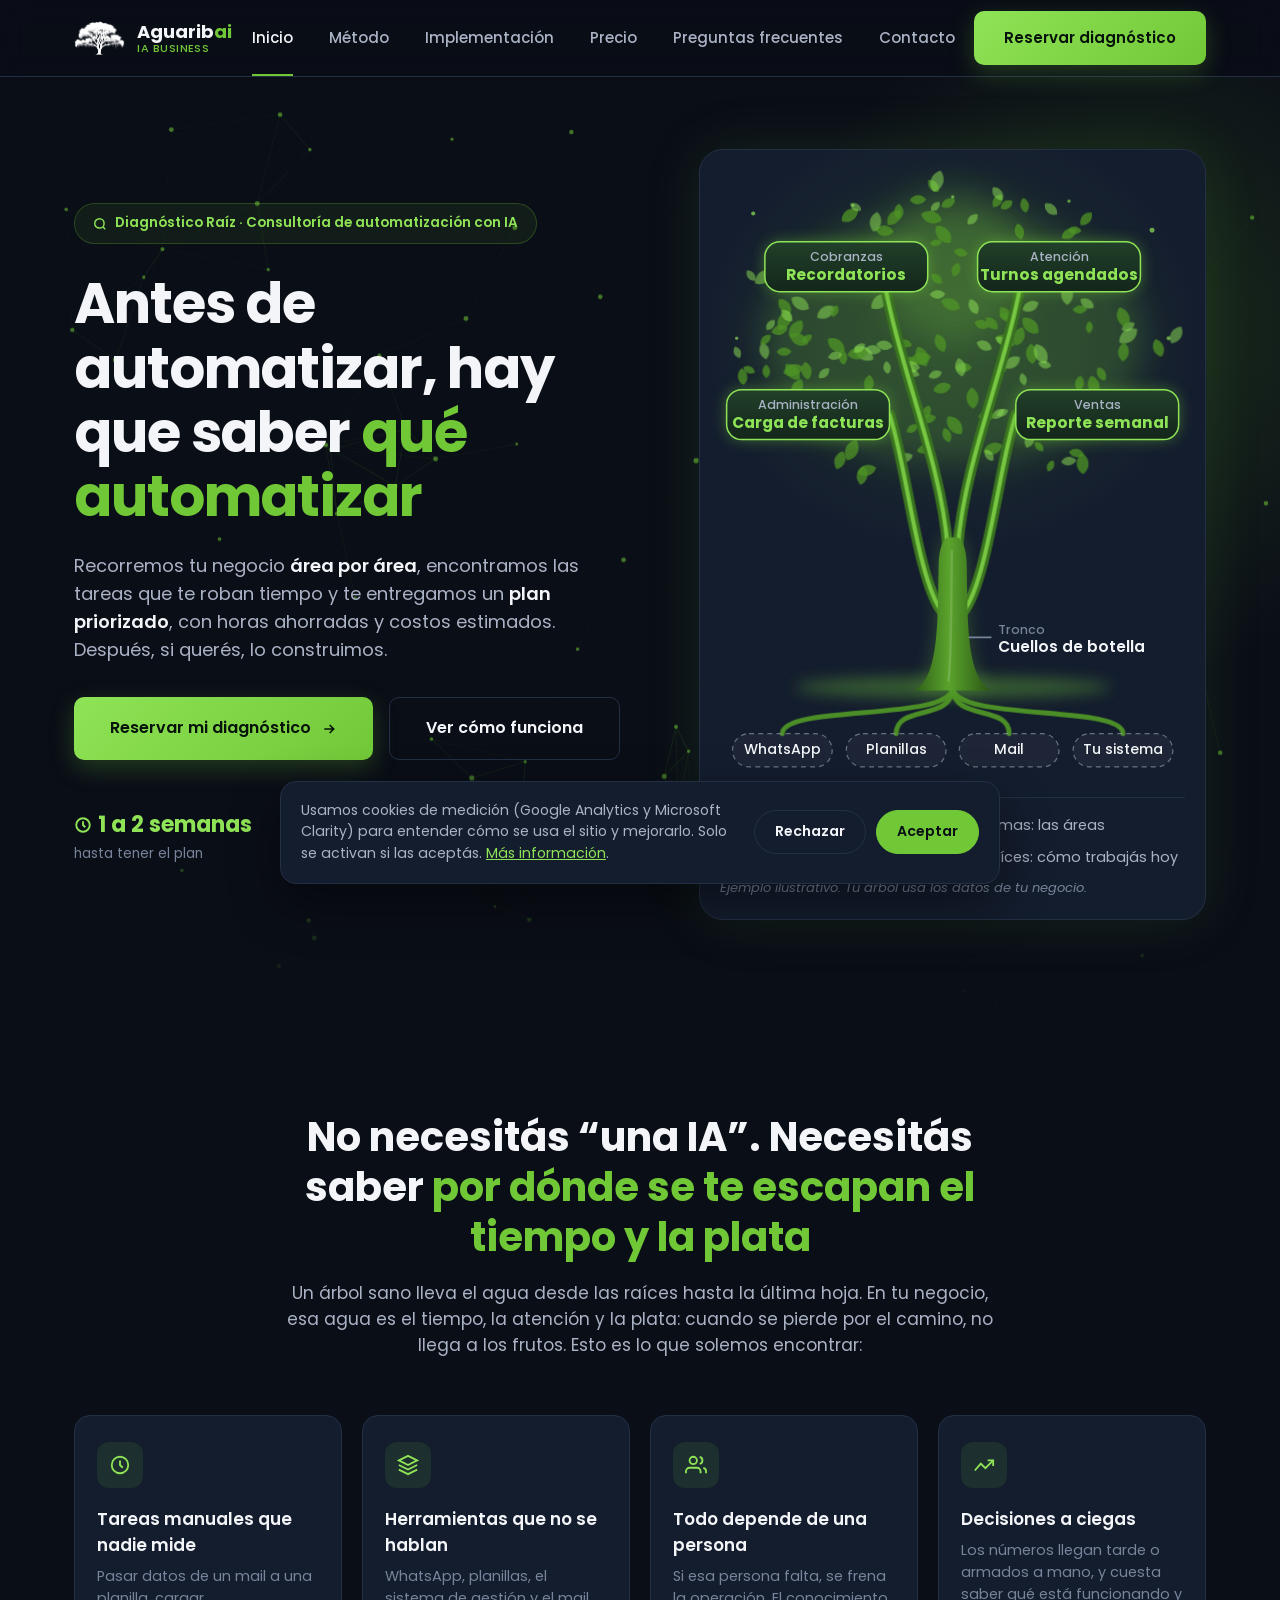
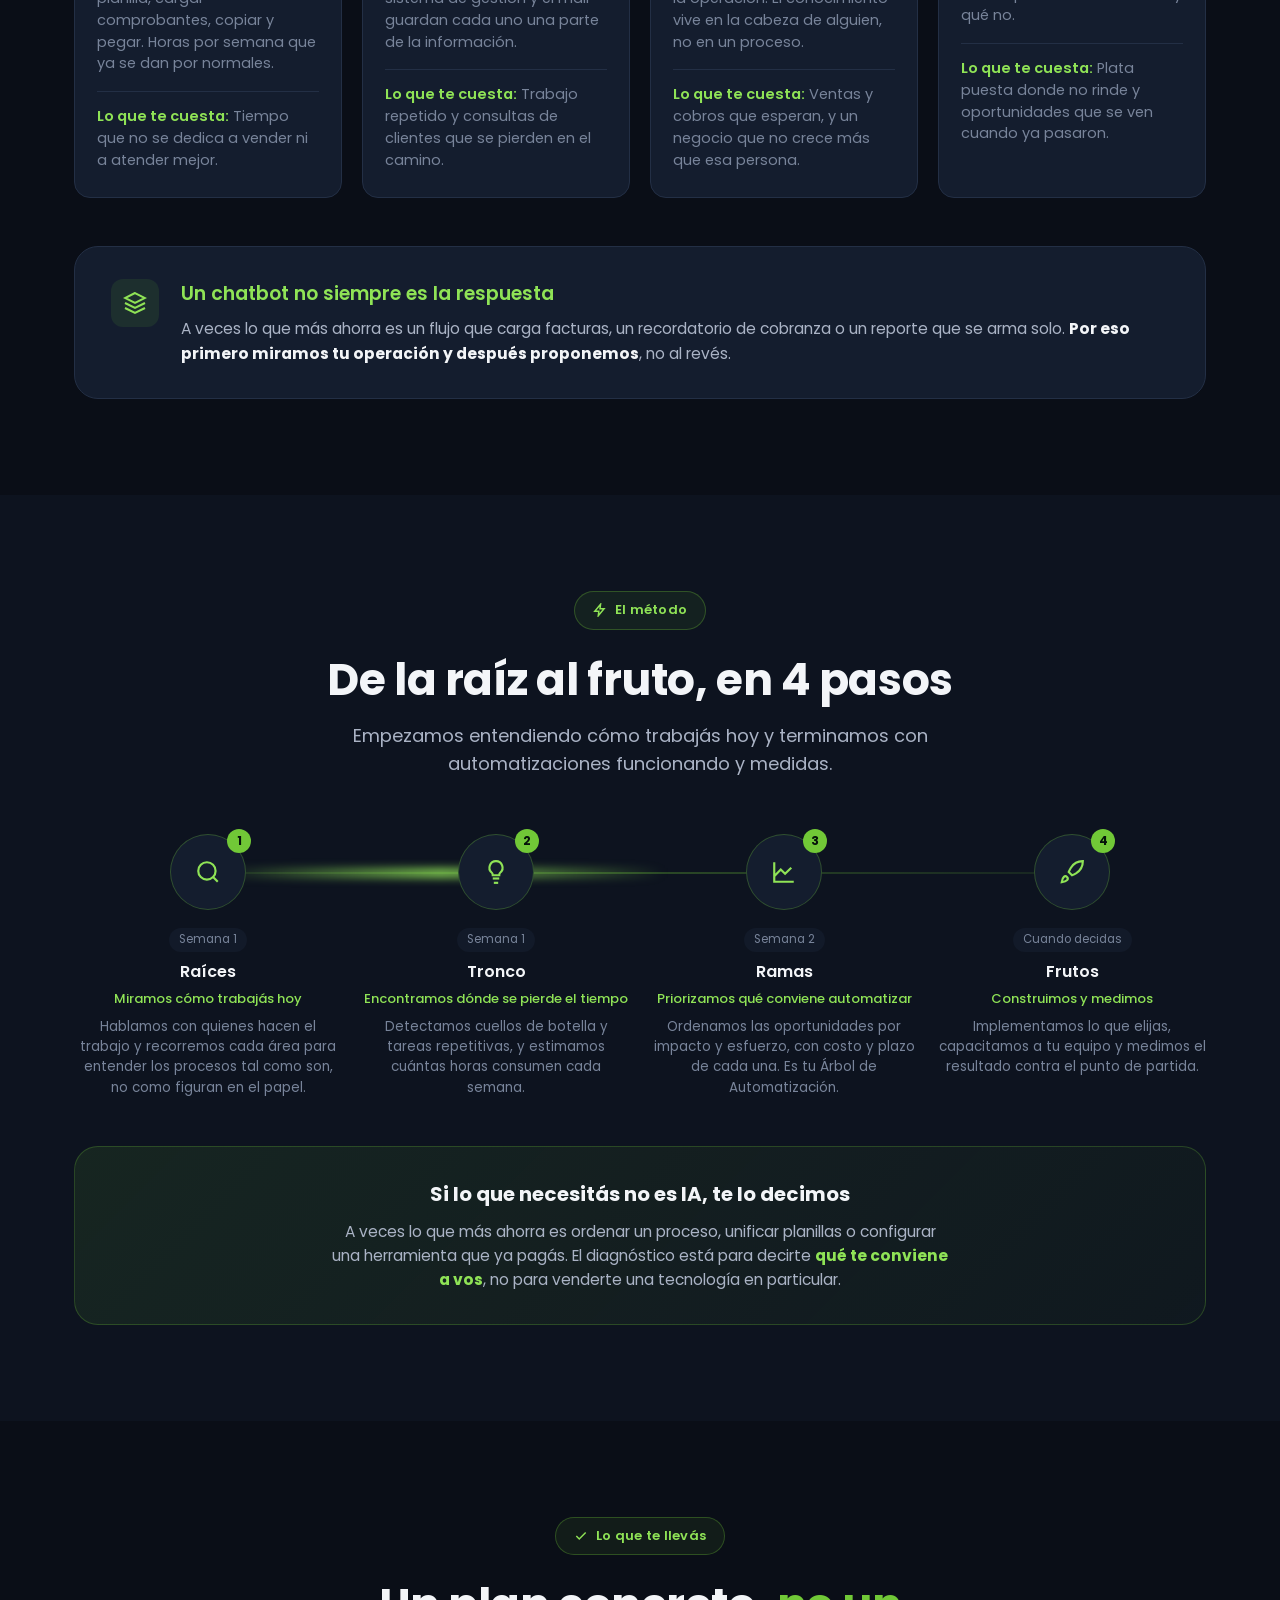
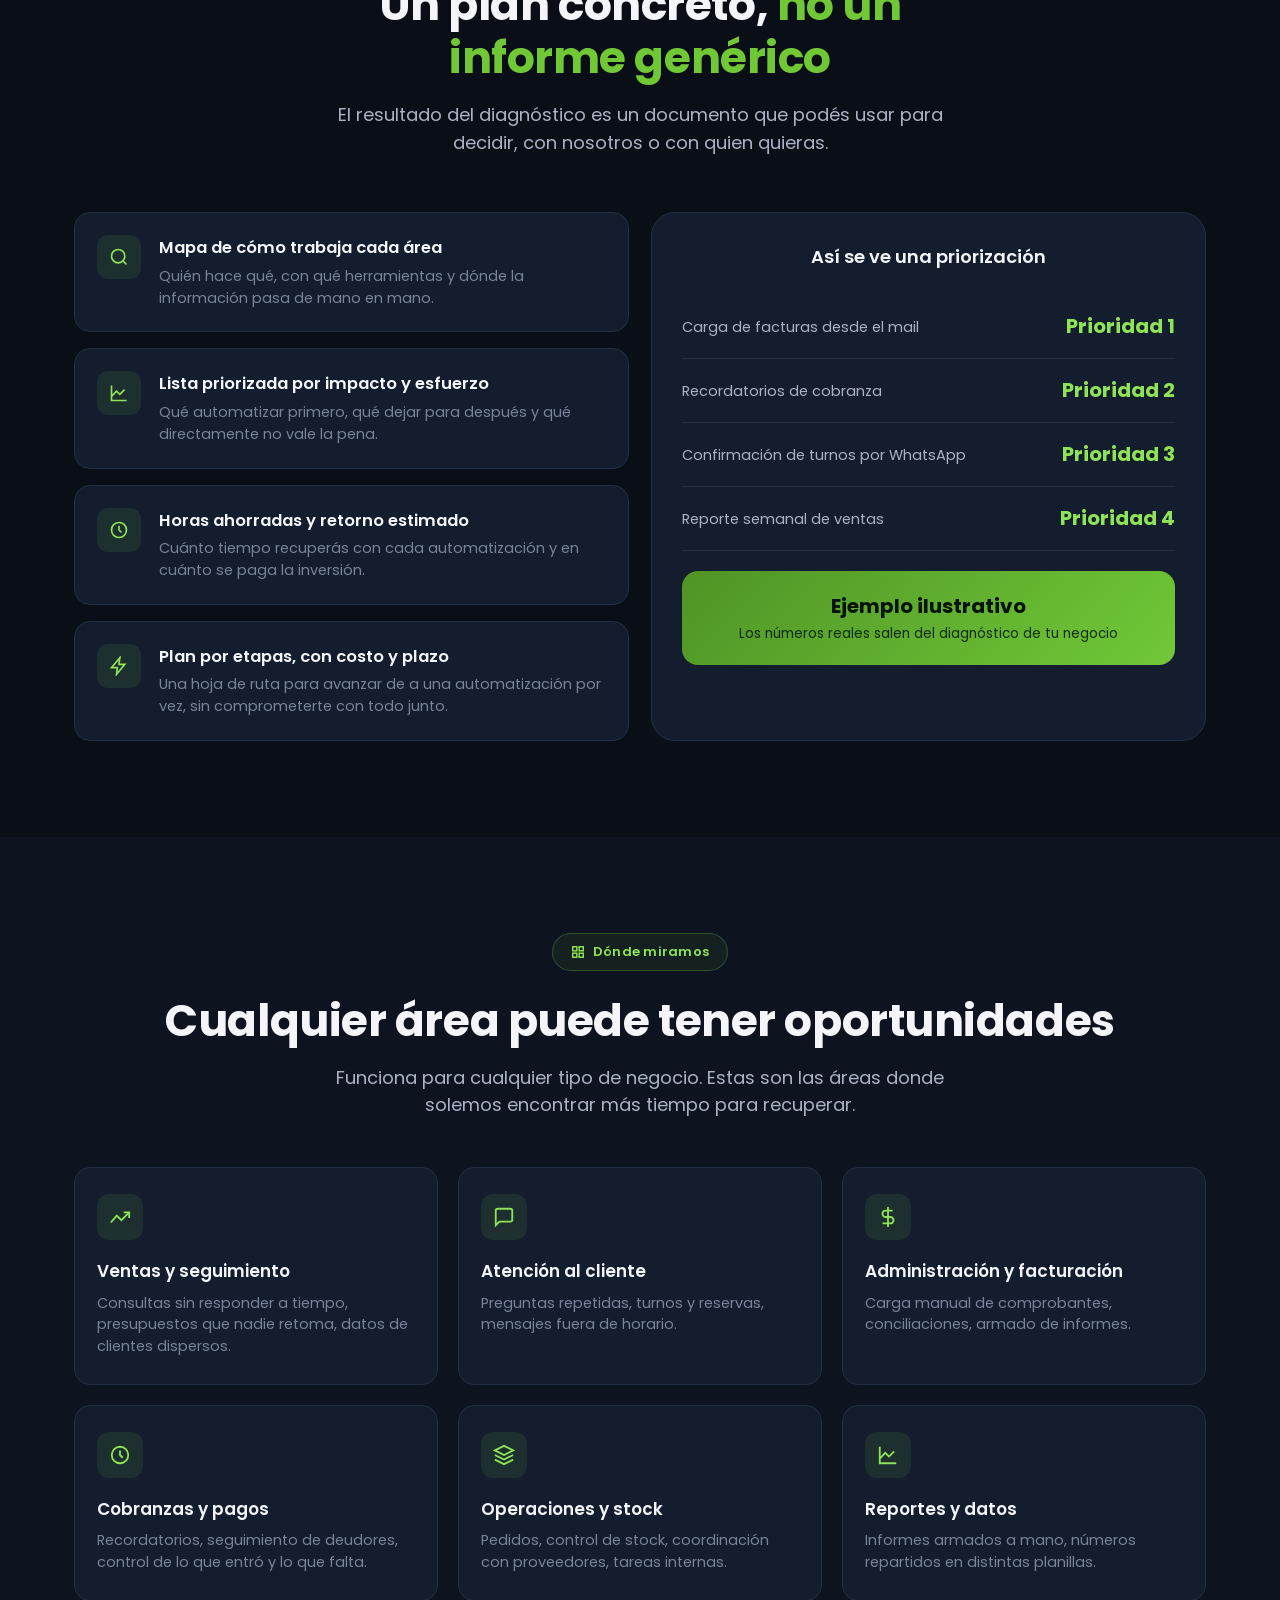
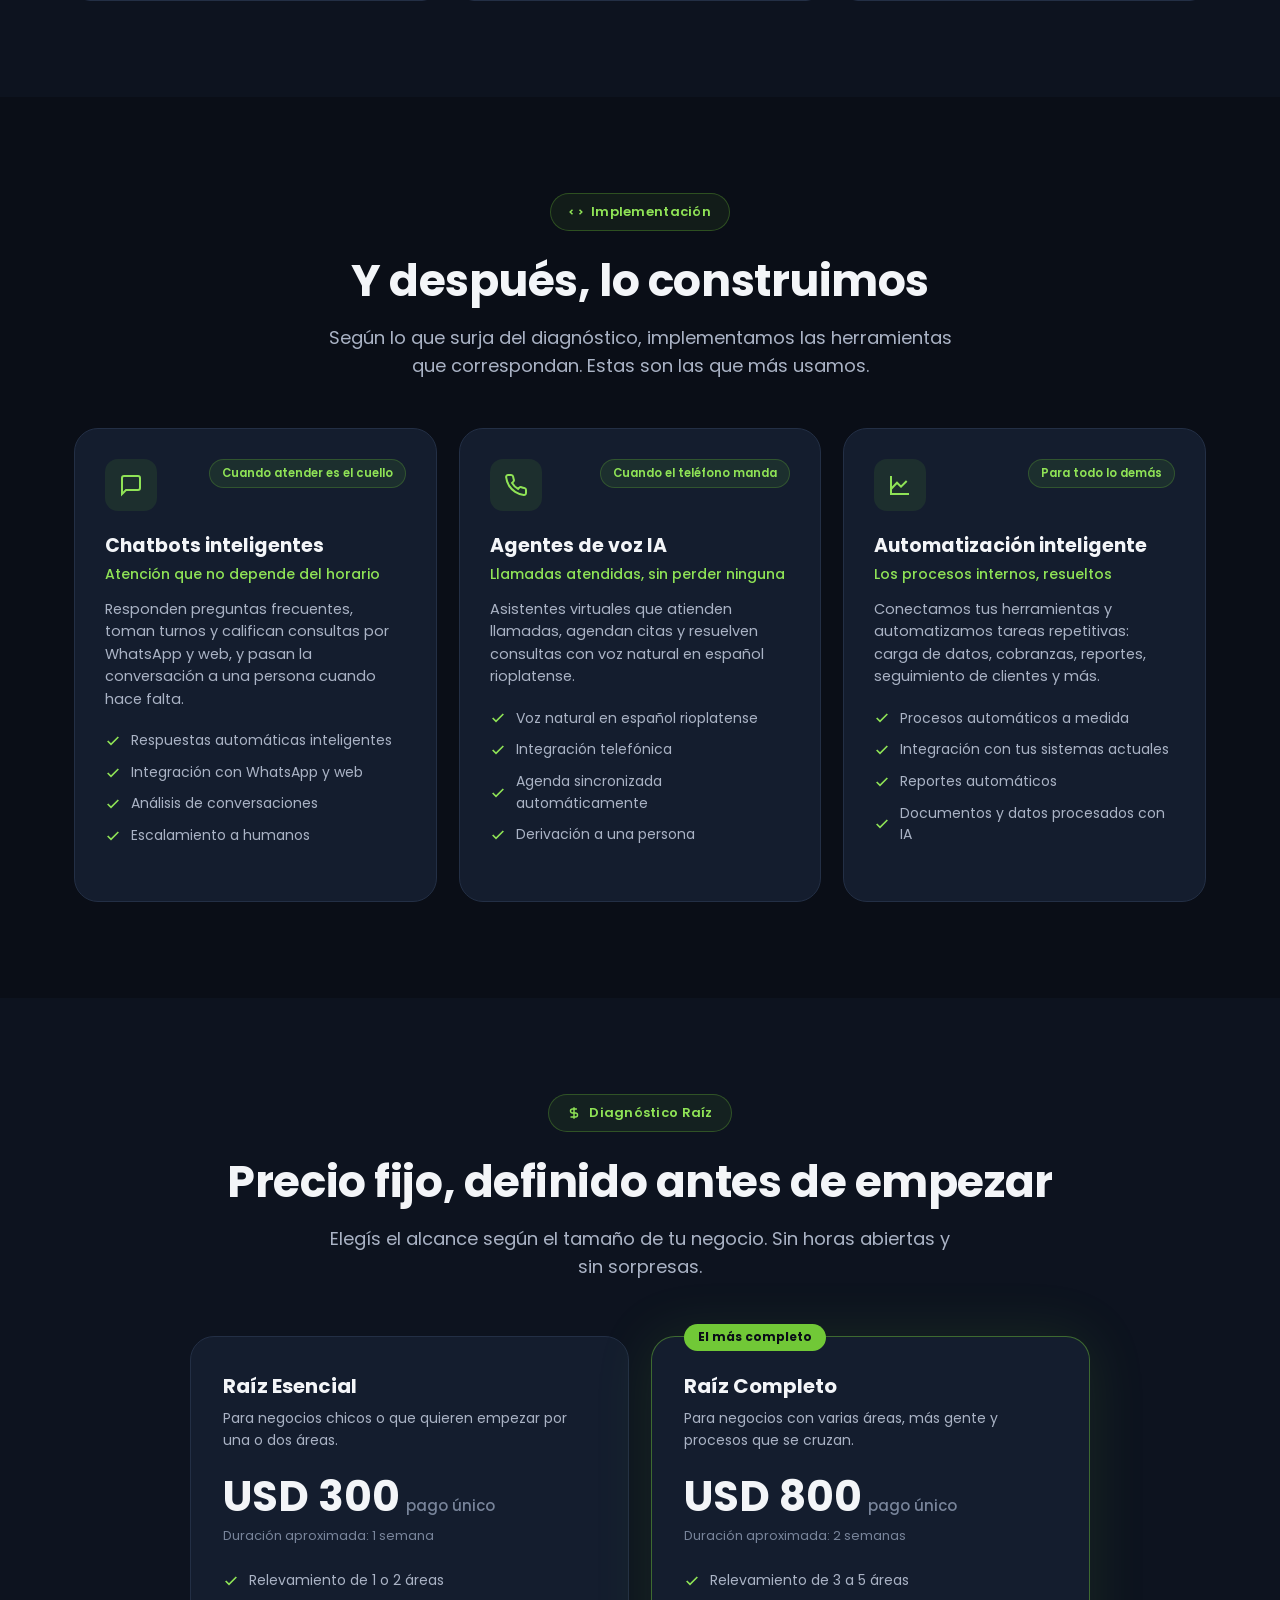
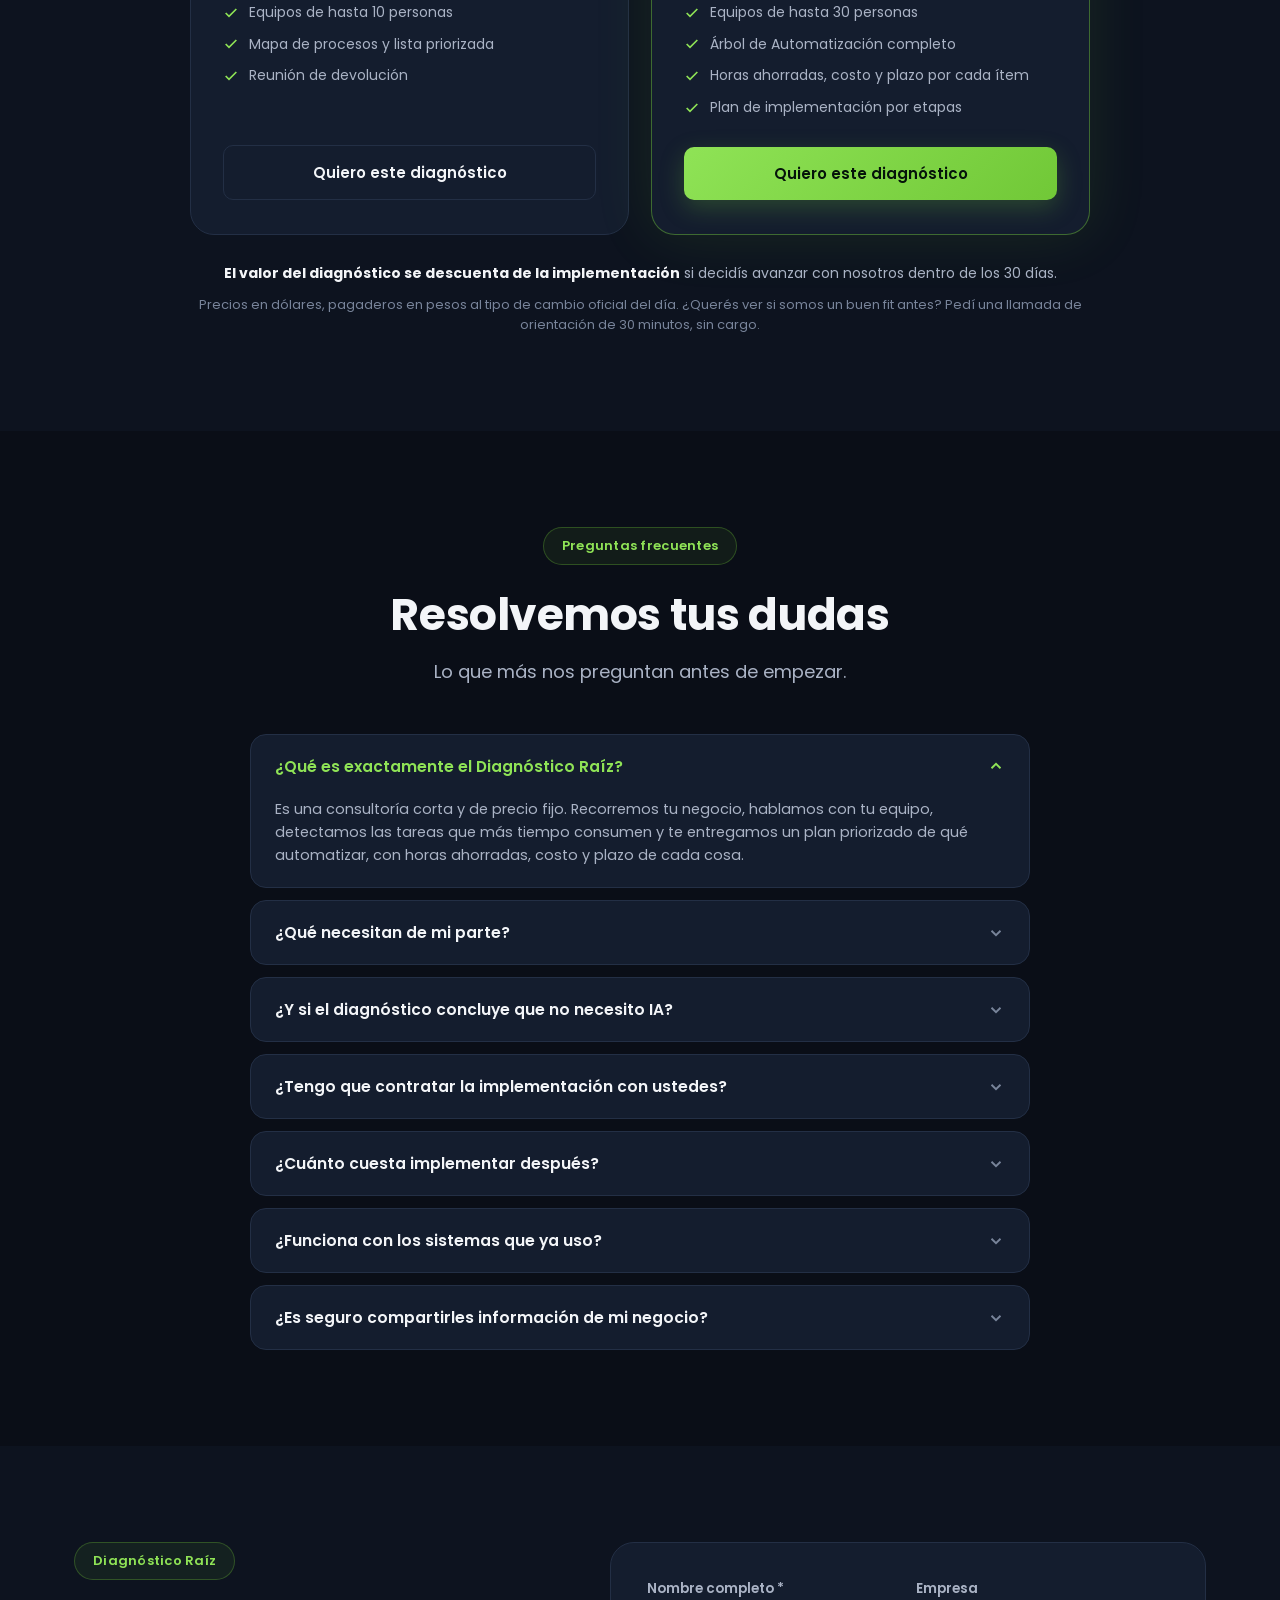
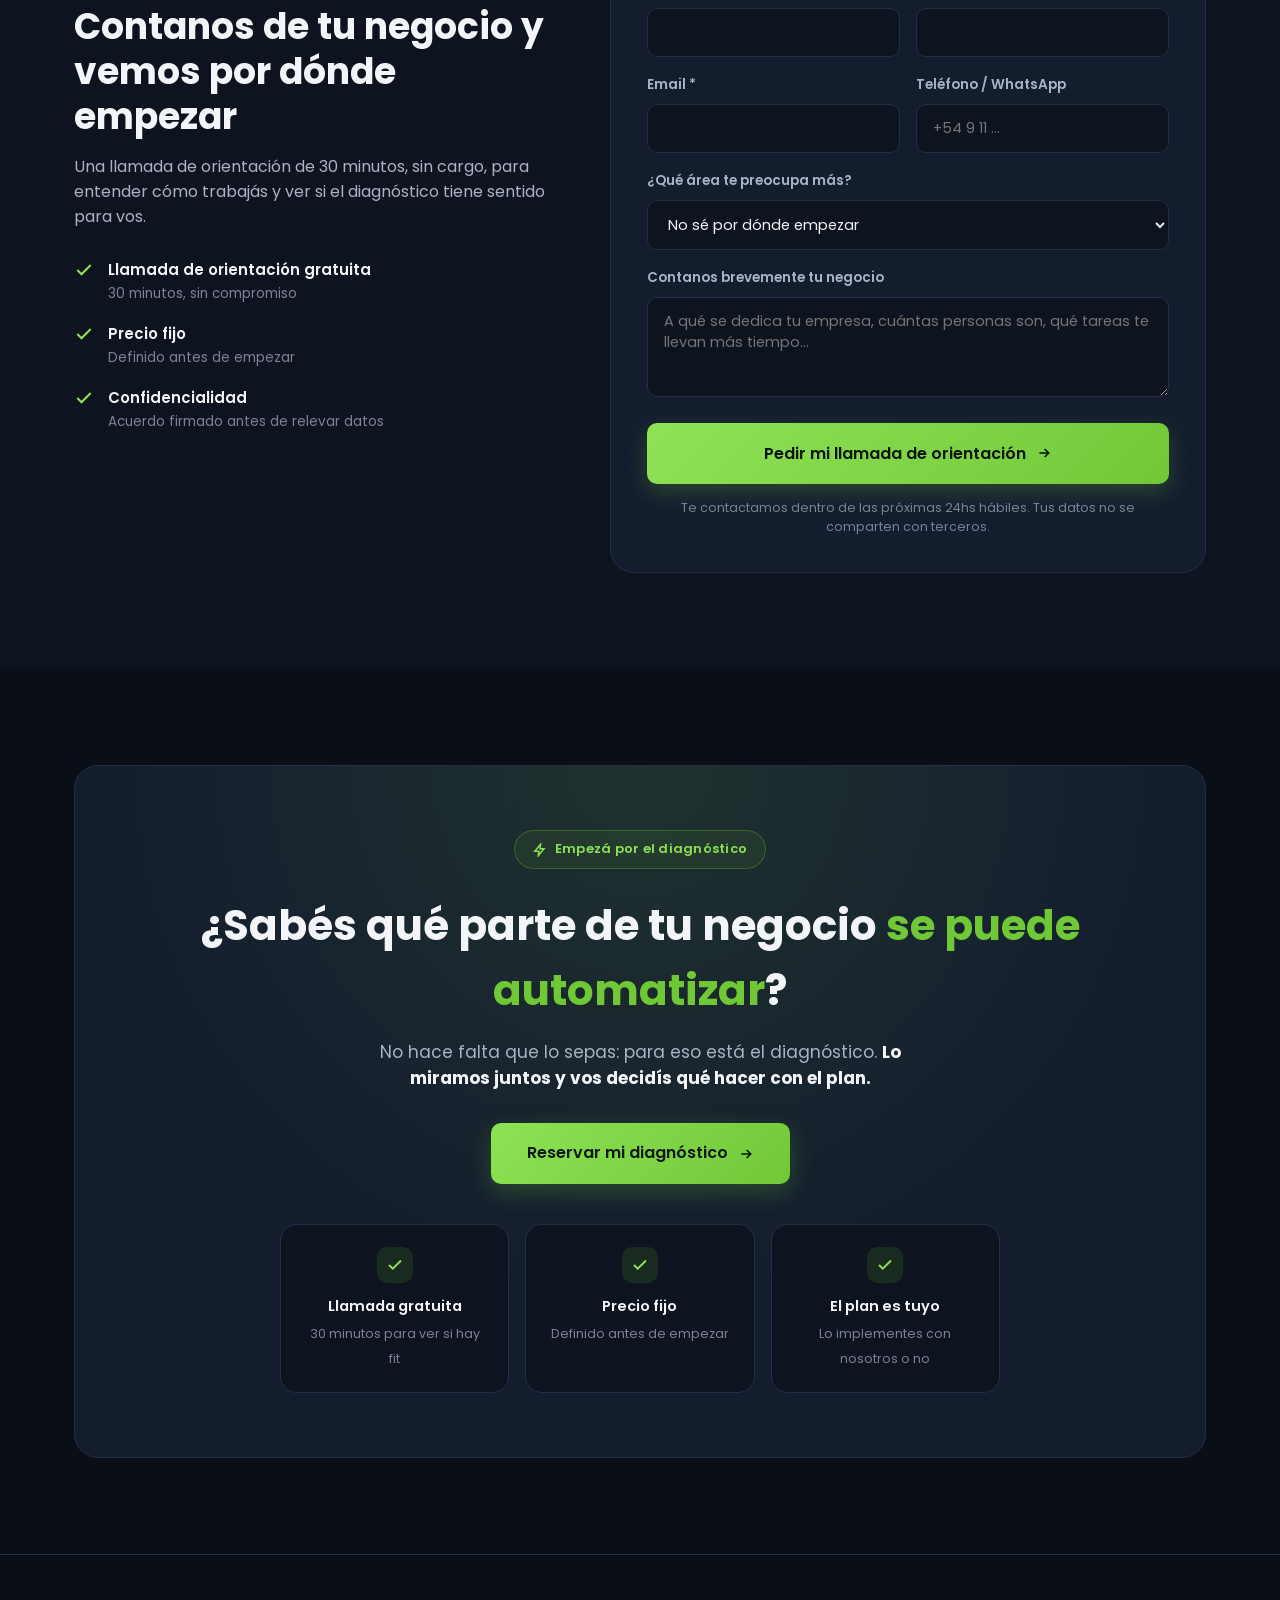
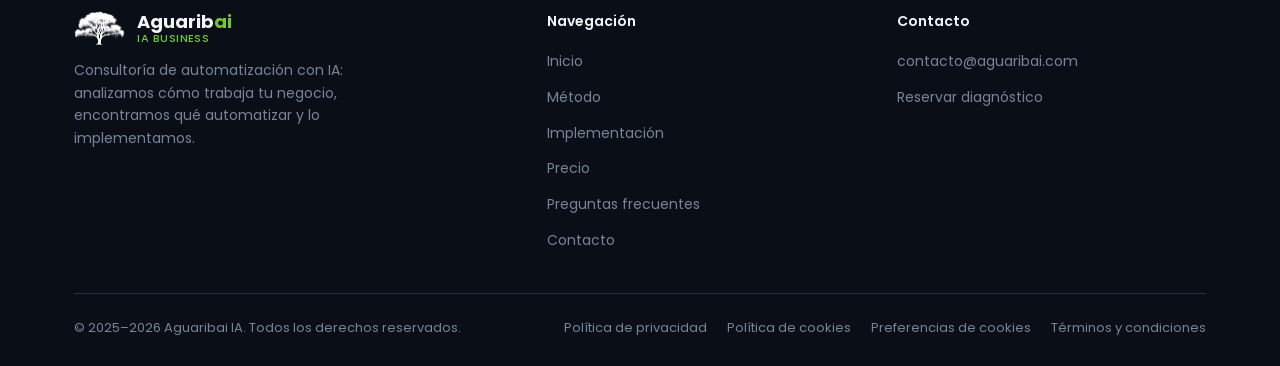
==== commit 3a9d0983: "Ventana de confirmación: mensaje de agradecimiento y próximos pasos Co-Authored-By: Claude Sonnet 5." ====
--- a/index.html
+++ b/index.html
@@ -35,7 +35,7 @@
   <link href="https://fonts.googleapis.com/css2?family=Poppins:ital,wght@0,400;0,500;0,600;0,700;1,400&display=swap"
     rel="stylesheet">
 
-  <link rel="stylesheet" href="css/styles.css?v=2">
+  <link rel="stylesheet" href="css/styles.css?v=3">
   <link rel="stylesheet" href="css/consultoria.css?v=3">
 </head>
 
@@ -1064,7 +1064,7 @@
 
   <script src="js/particles.js"></script>
   <script src="js/medicion.js?v=1"></script>
-  <script src="js/main.js?v=4"></script>
+  <script src="js/main.js?v=5"></script>
 </body>
 
 </html>
--- a/css/styles.css
+++ b/css/styles.css
@@ -1070,6 +1070,7 @@
 .form-modal.is-error .form-modal__icon { background: rgba(240, 90, 90, 0.14); color: #f08080; box-shadow: 0 0 0 6px rgba(240, 90, 90, 0.07); }
 .form-modal__box h3 { font-size: 22px; margin: 0 0 10px; color: var(--text-primary); }
 .form-modal__box p { font-size: 15.5px; line-height: 1.6; color: var(--text-secondary); margin: 0 0 24px; }
+.form-modal__box p.form-modal__next { font-size: 14px; color: var(--text-primary); padding-top: 18px; margin-top: -2px; border-top: 1px solid var(--surface-border); }
 .form-modal__btn { min-width: 160px; justify-content: center; }
 @keyframes formModalFade { from { opacity: 0; } to { opacity: 1; } }
 @keyframes formModalPop { from { opacity: 0; transform: translateY(14px) scale(.97); } to { opacity: 1; transform: none; } }
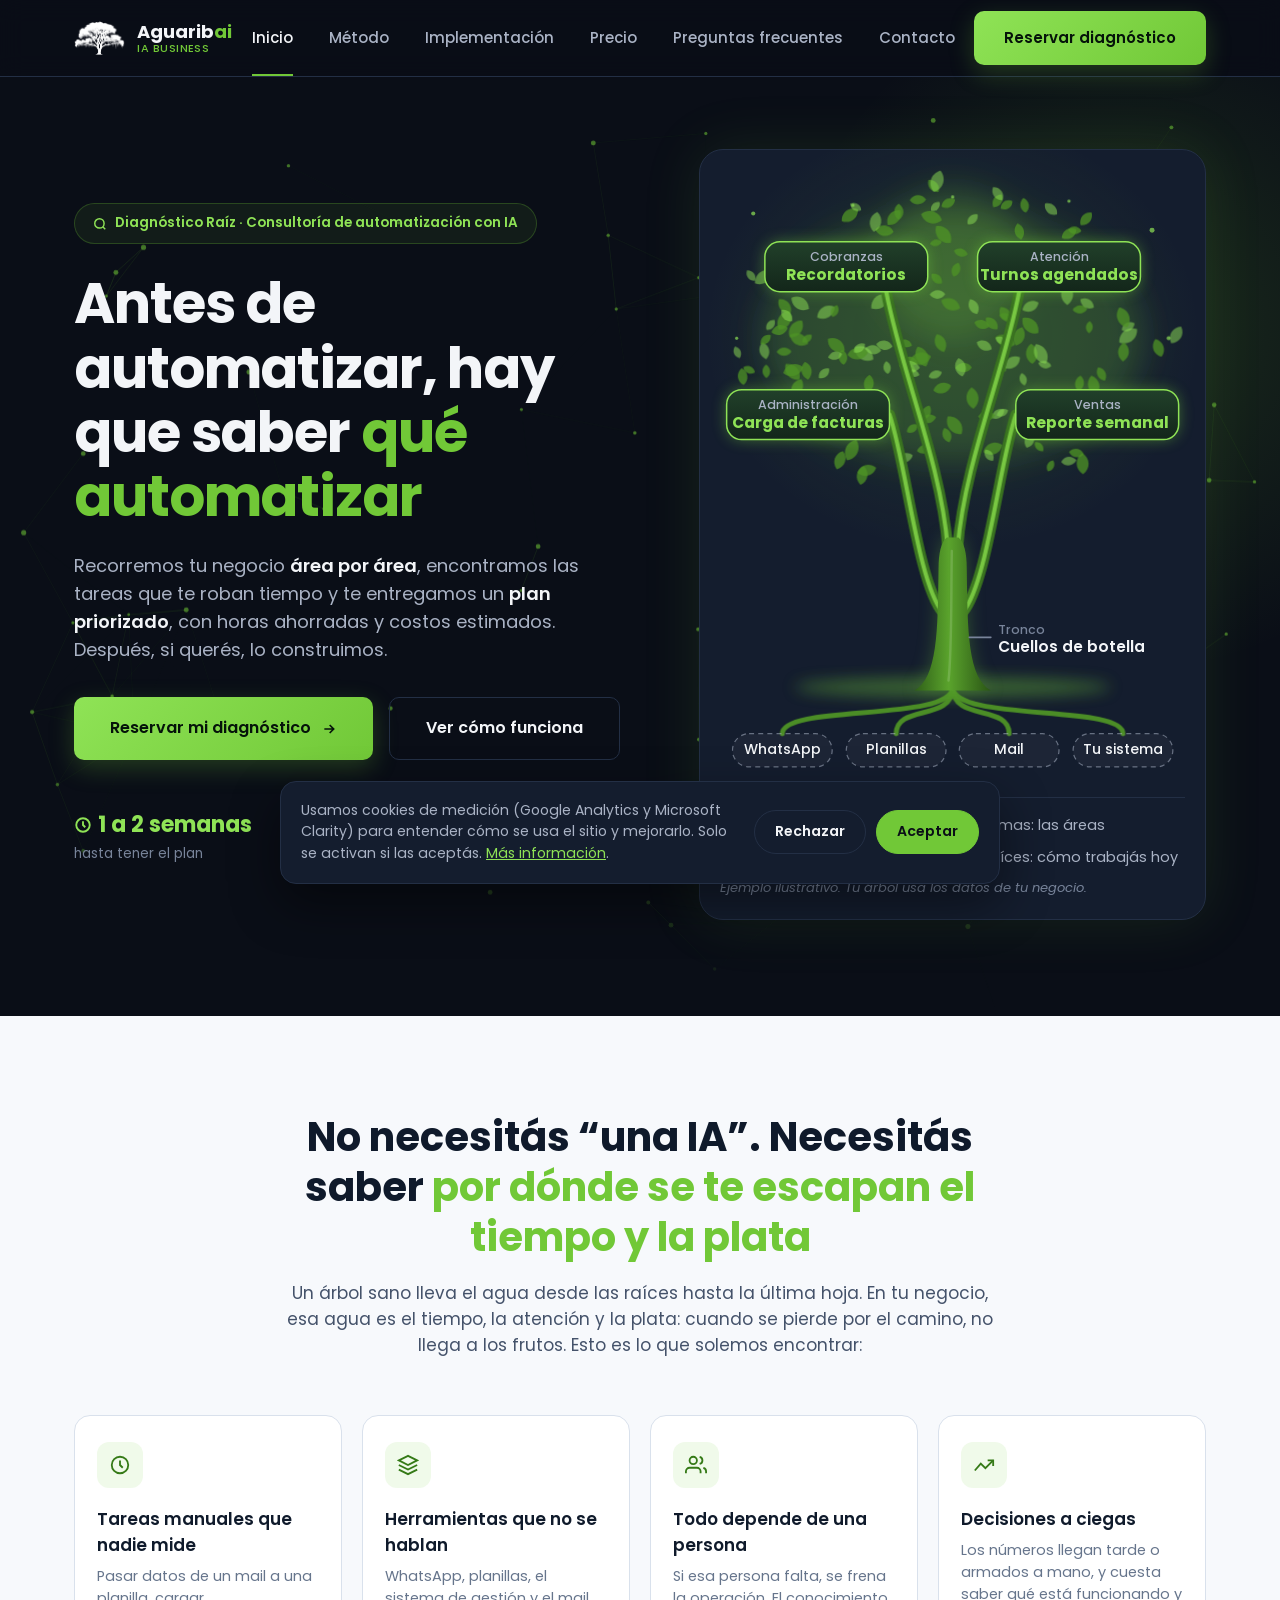
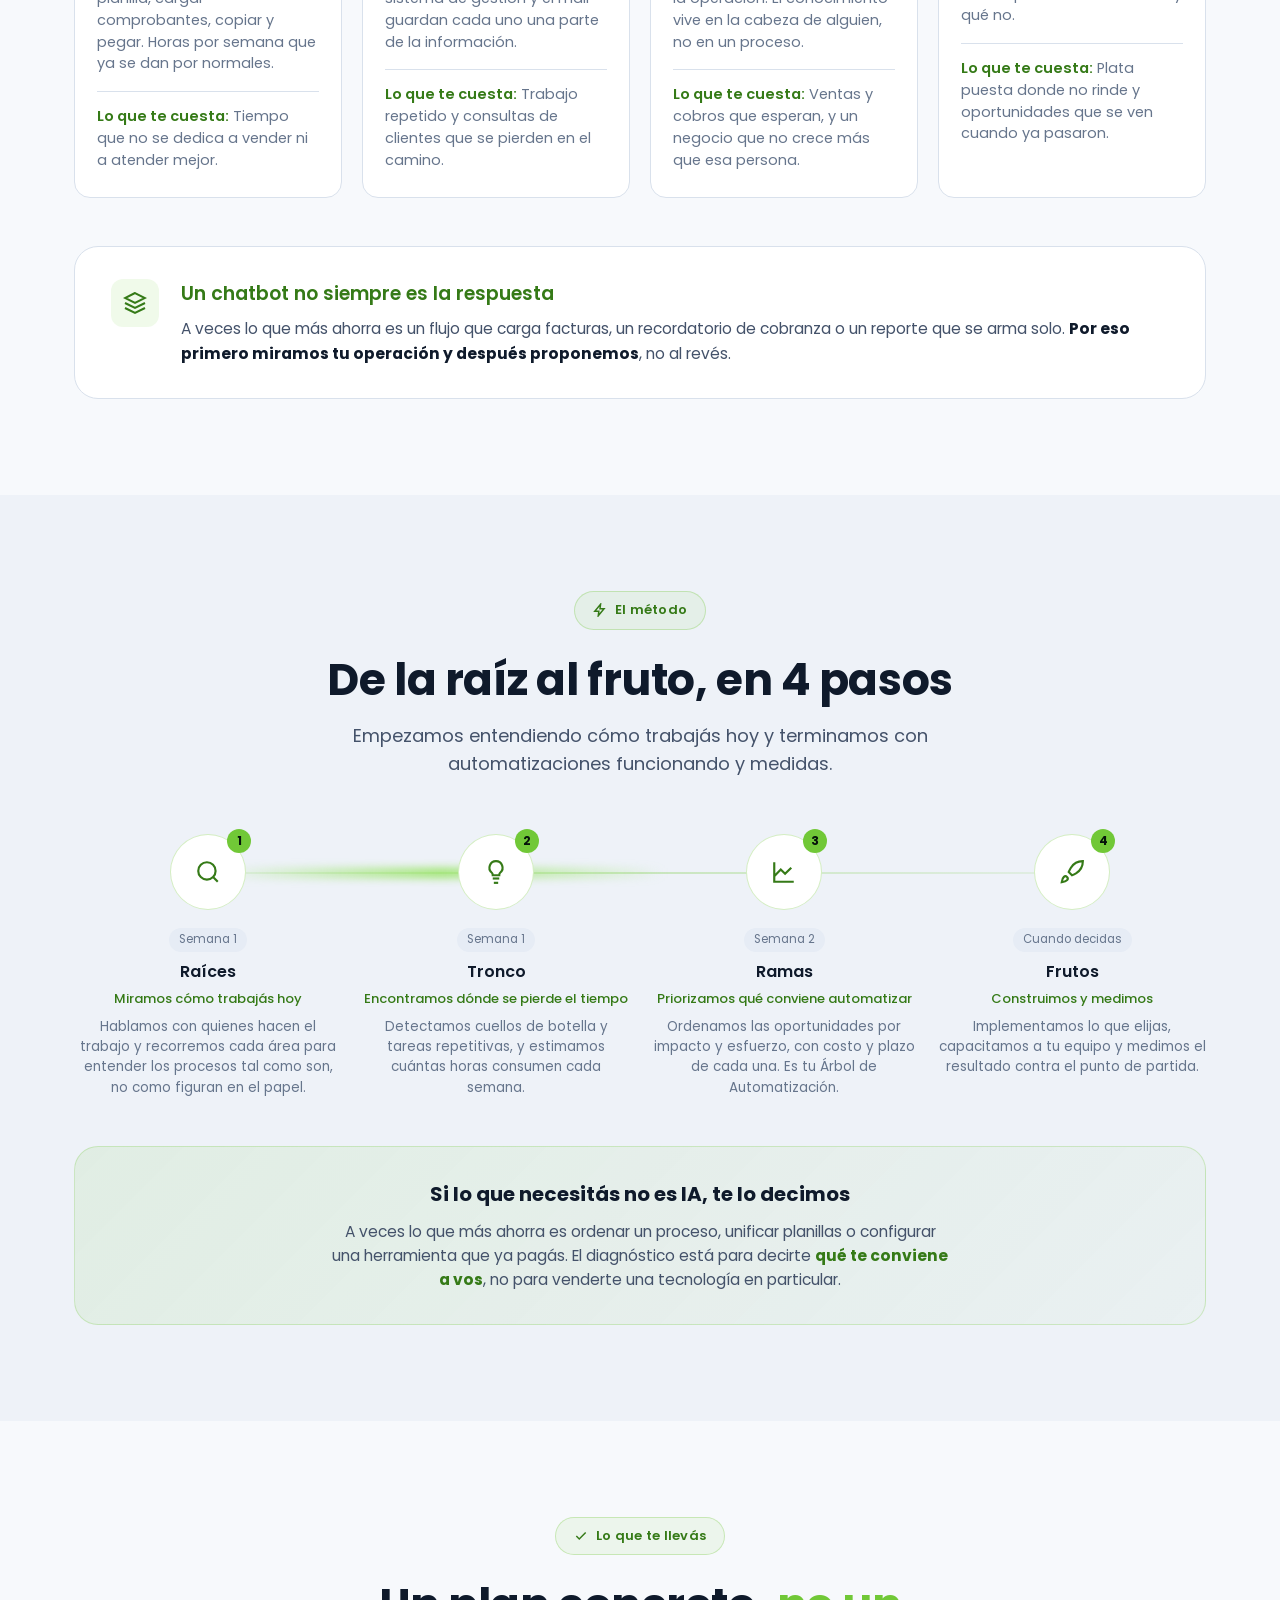
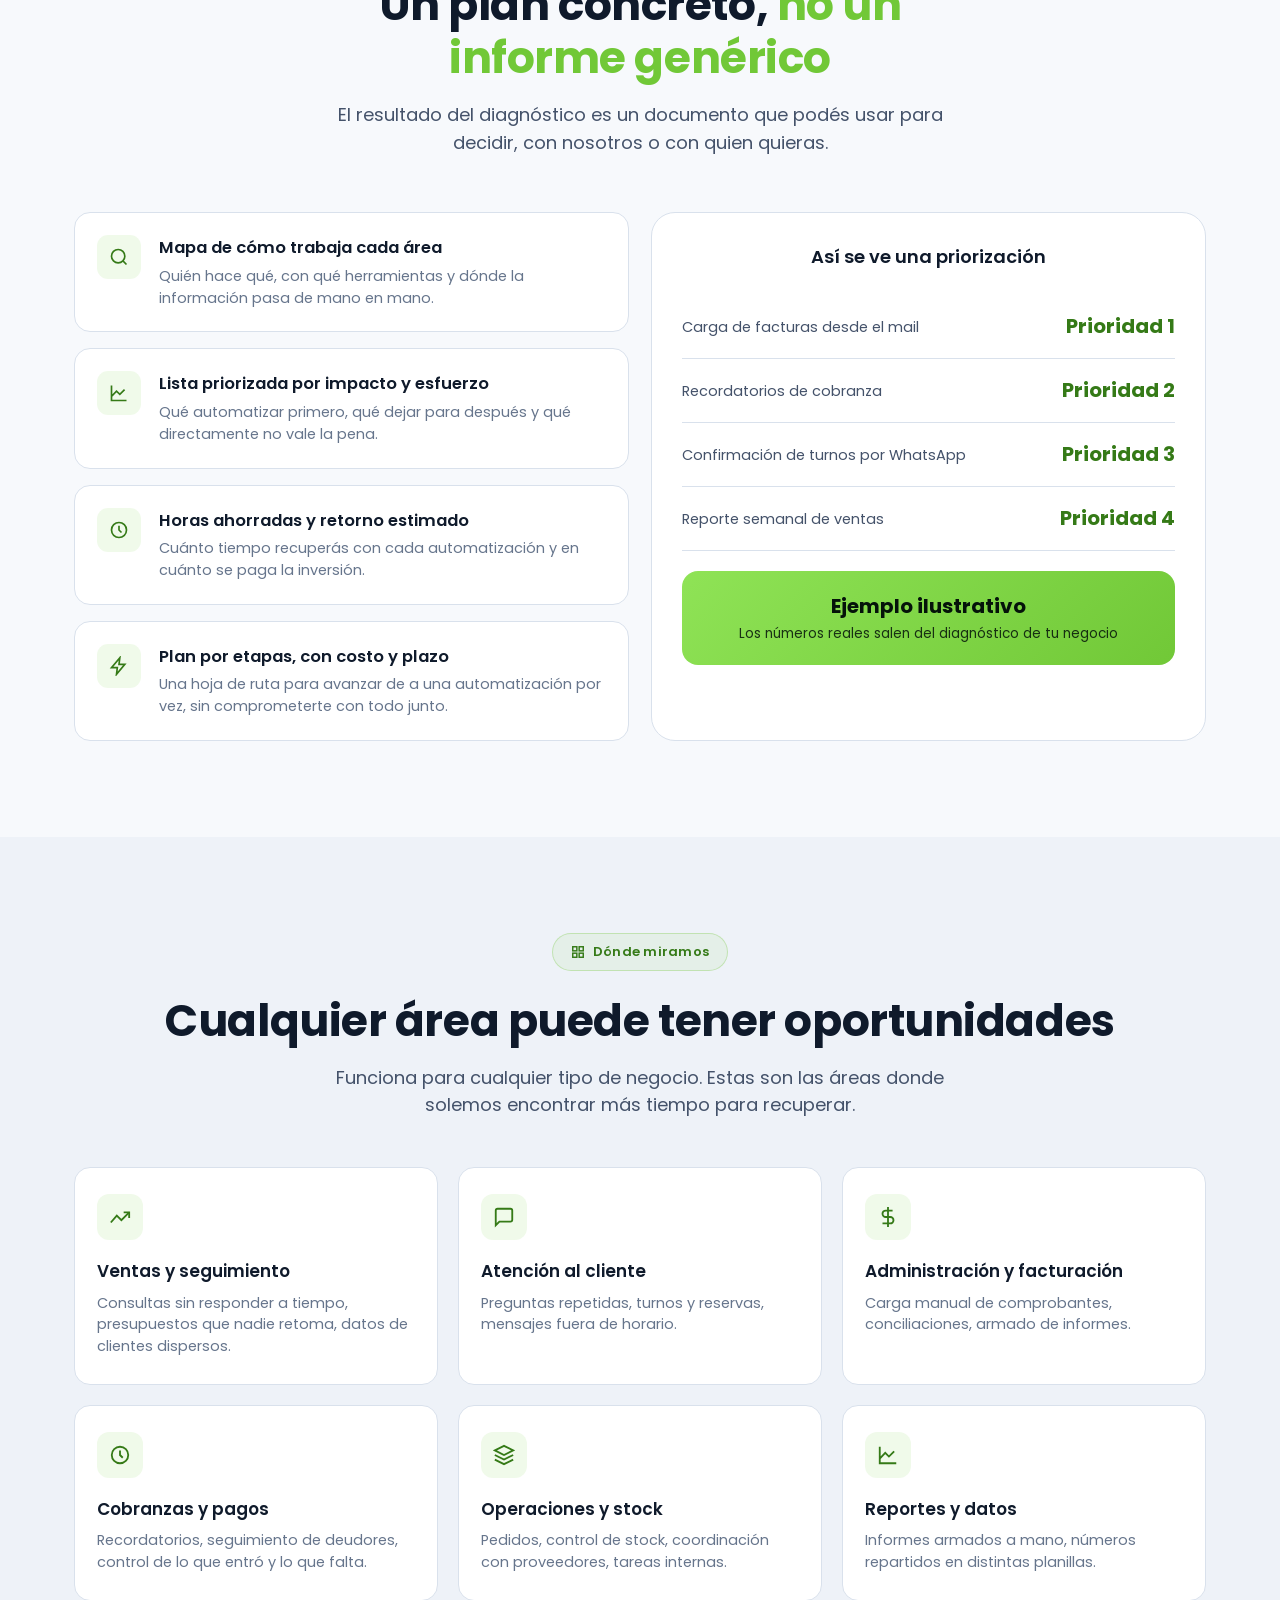
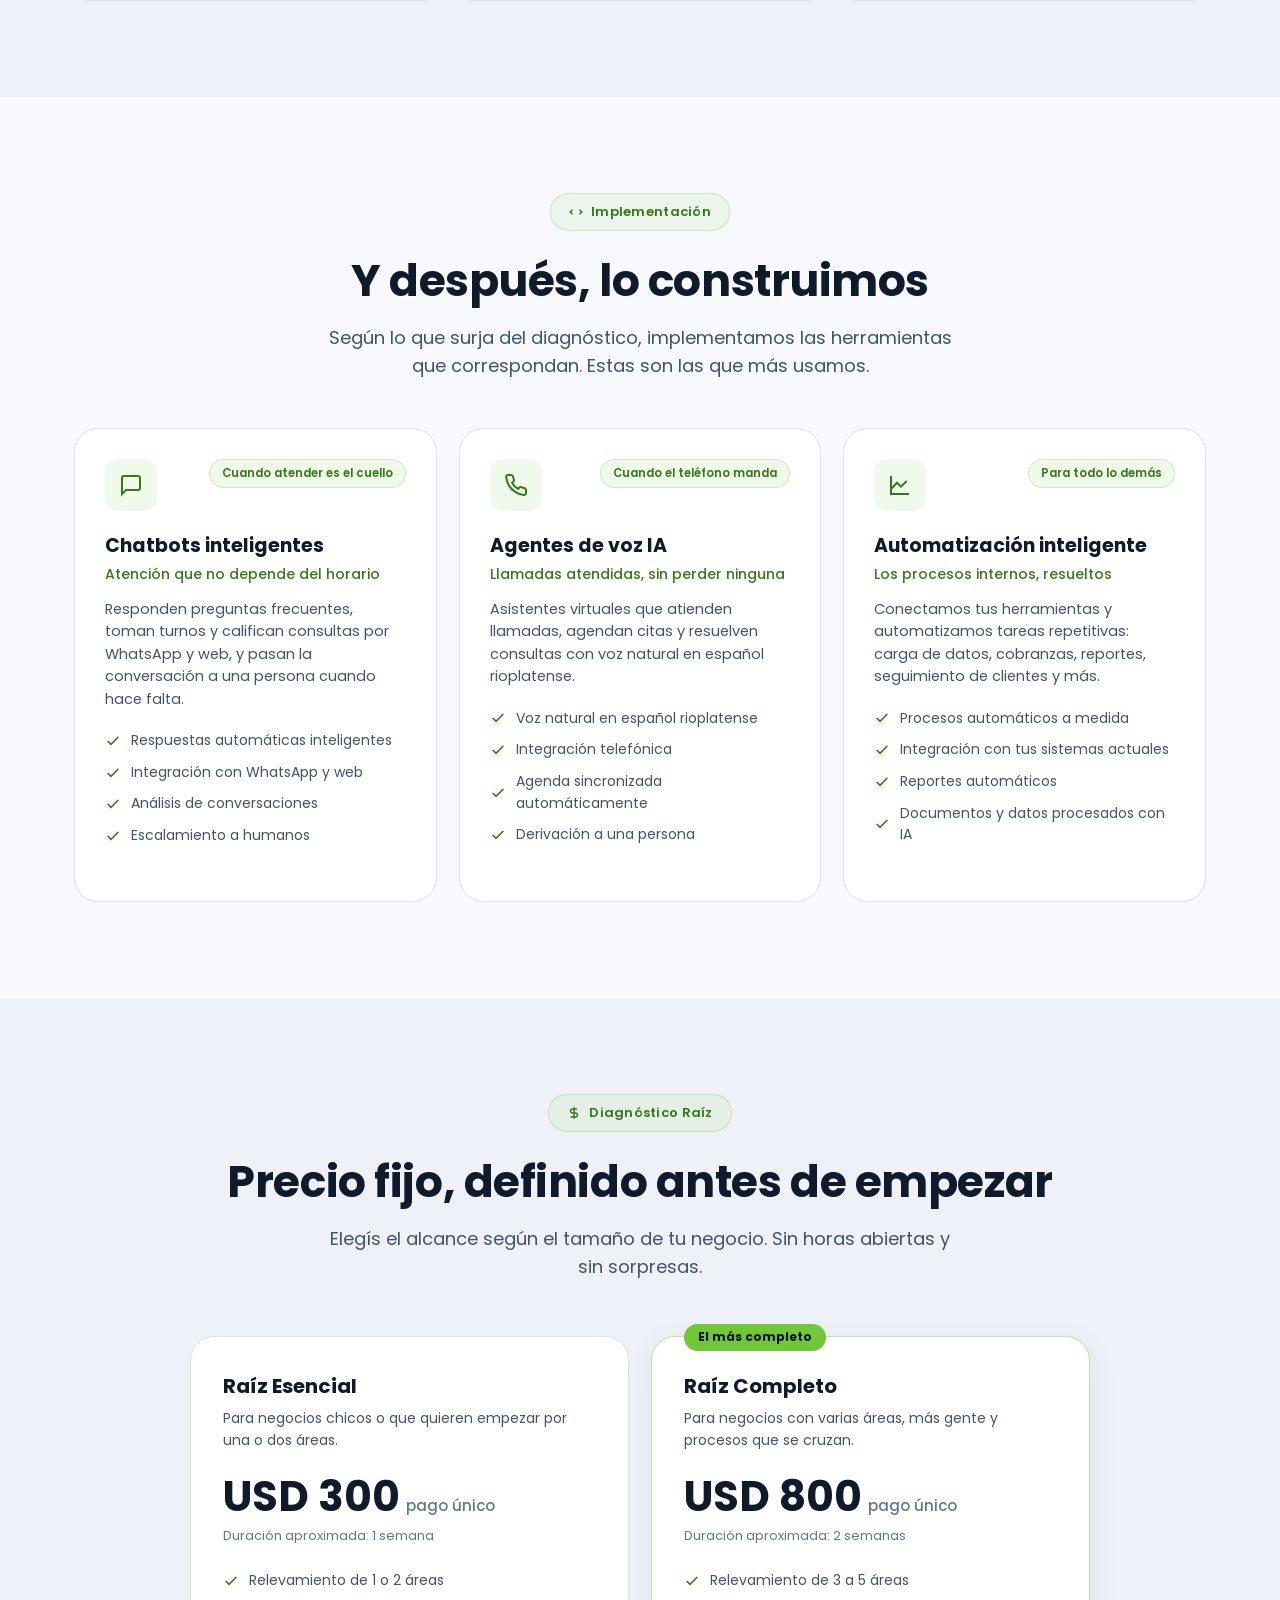
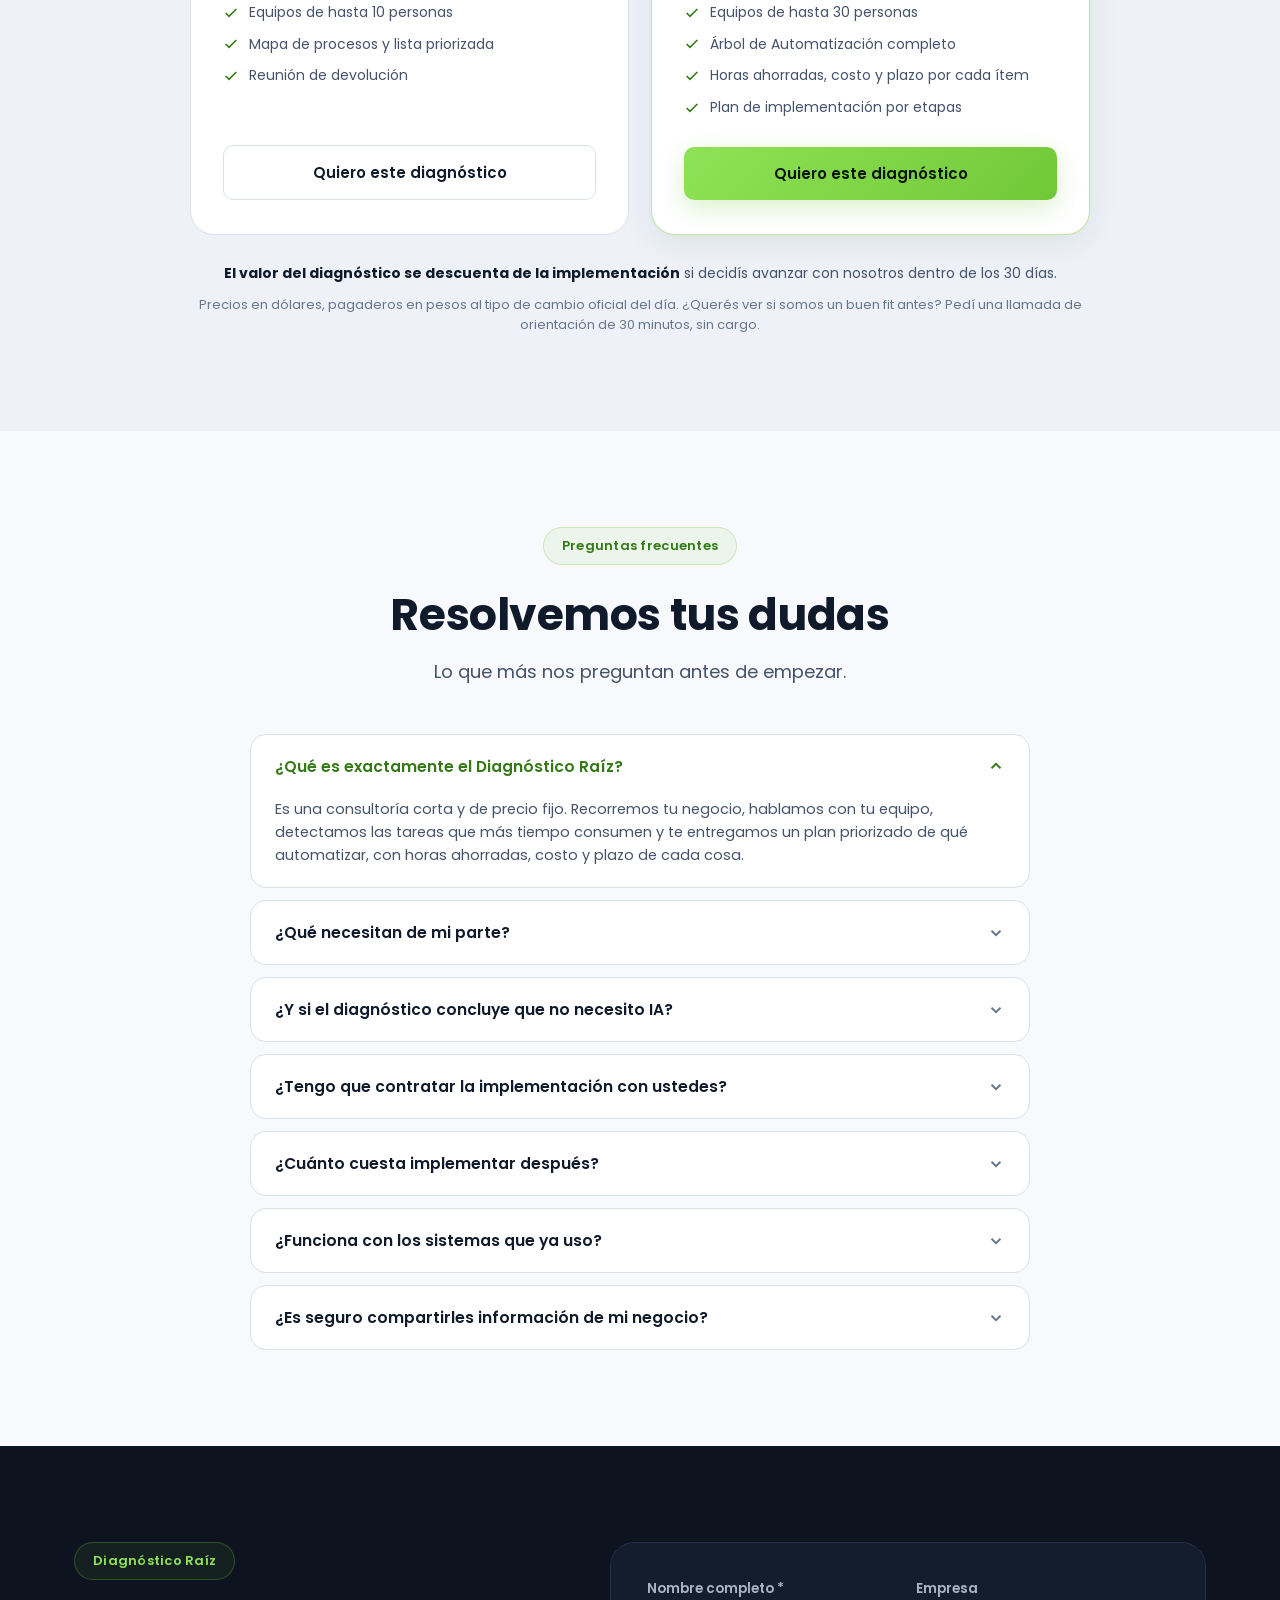
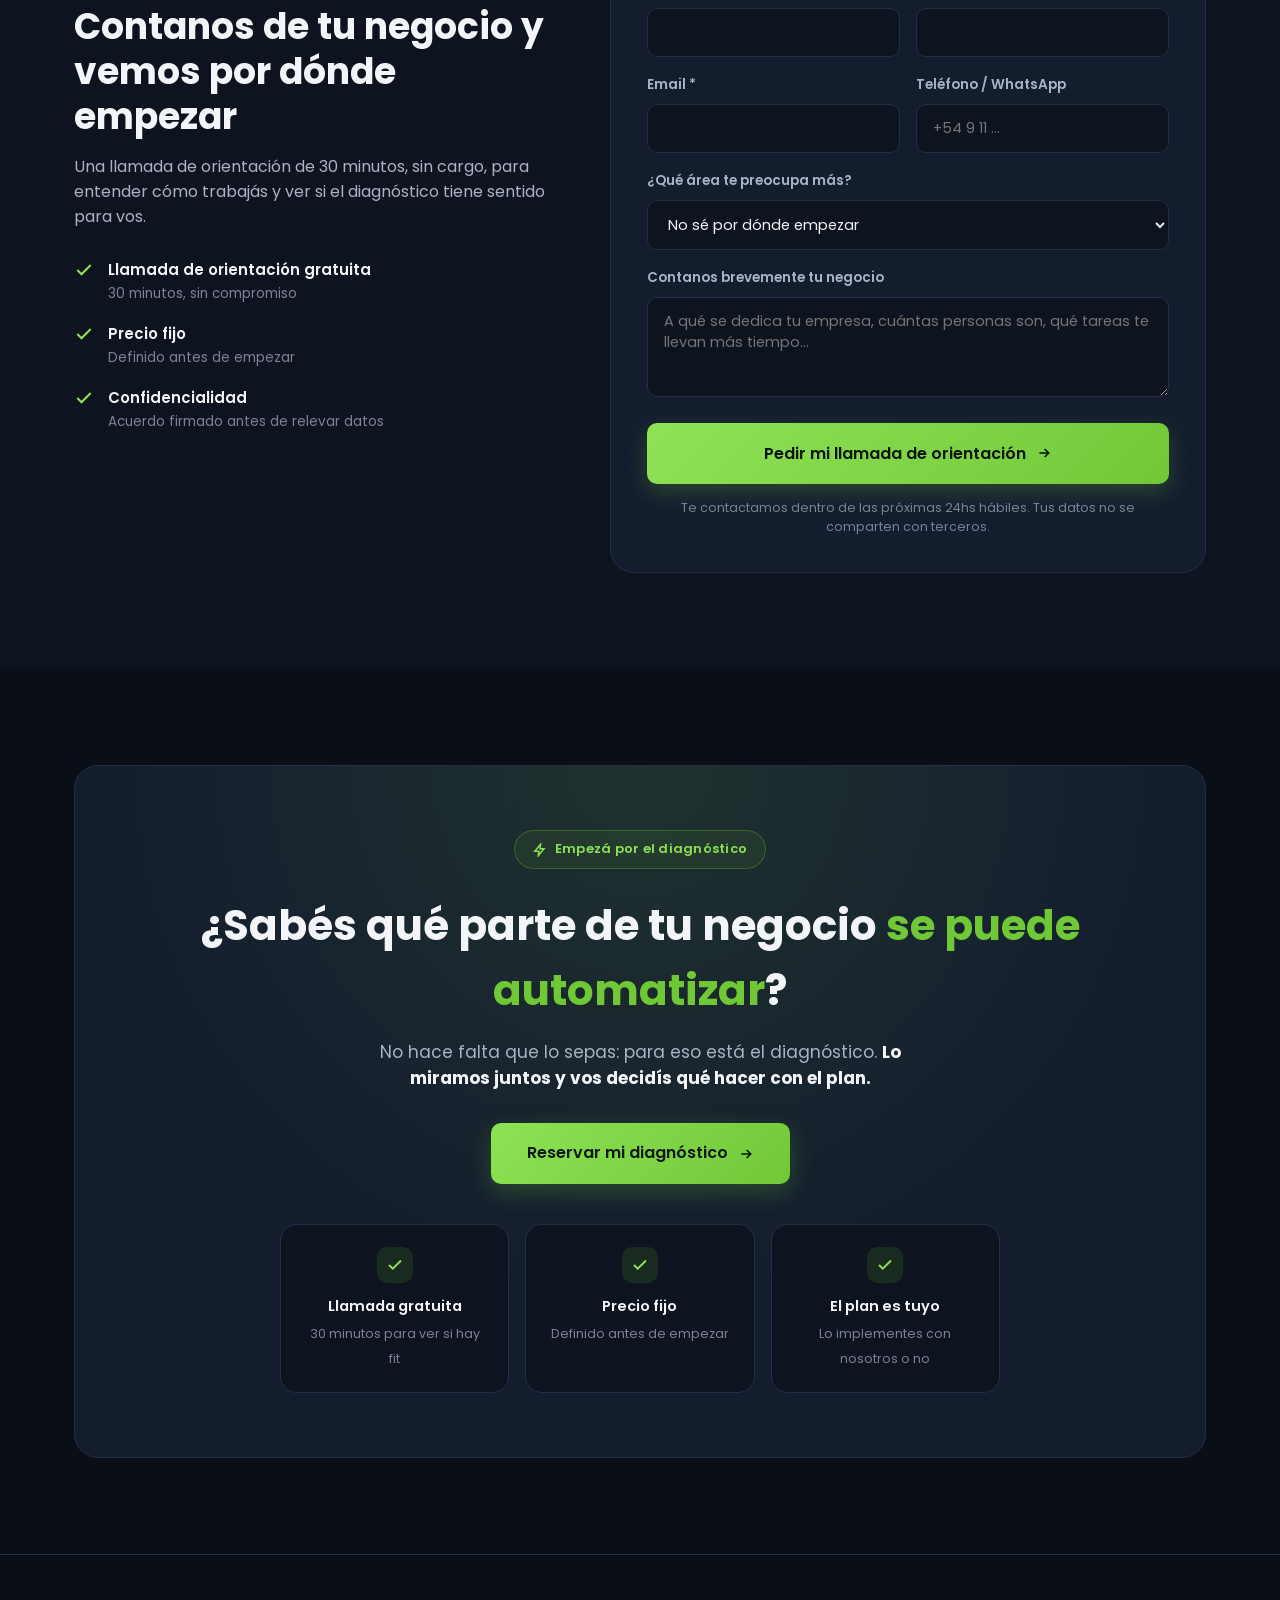
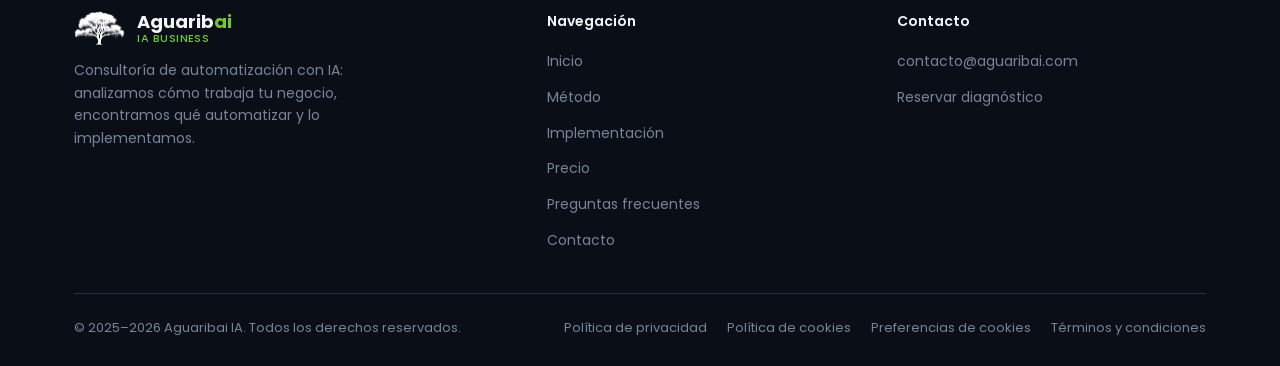
==== commit 9f87aa28: "Diseño: secciones de lectura en fondo claro; inicio, contacto y cierre siguen oscuros Se publica la " ====
--- a/index.html
+++ b/index.html
@@ -37,6 +37,7 @@
 
   <link rel="stylesheet" href="css/styles.css?v=3">
   <link rel="stylesheet" href="css/consultoria.css?v=3">
+  <link rel="stylesheet" href="css/claro.css?v=2">
 </head>
 
 <body>
@@ -266,7 +267,7 @@
     </section>
 
     <!-- ============ PROBLEMA ============ -->
-    <section id="oportunidad">
+    <section id="oportunidad" class="theme-light">
       <div class="container">
         <div class="pain-intro" data-reveal>
           <h2>No necesitás “una IA”. Necesitás saber <span class="accent-green">por dónde se te escapan el tiempo y la plata</span></h2>
@@ -337,7 +338,7 @@
     </section>
 
     <!-- ============ MÉTODO ============ -->
-    <section id="metodo" style="background: var(--navy-900);">
+    <section id="metodo" class="theme-light" style="background: var(--navy-900);">
       <div class="container">
         <div class="text-center" data-reveal>
           <div class="section-eyebrow" style="margin-left:auto;margin-right:auto;">
@@ -420,7 +421,7 @@
     </section>
 
     <!-- ============ ENTREGABLES ============ -->
-    <section id="entregables">
+    <section id="entregables" class="theme-light">
       <div class="container">
         <div class="features-header" data-reveal>
           <div class="section-eyebrow">
@@ -508,7 +509,7 @@
     </section>
 
     <!-- ============ ÁREAS ============ -->
-    <section id="areas" style="background: var(--navy-900);">
+    <section id="areas" class="theme-light" style="background: var(--navy-900);">
       <div class="container">
         <div class="text-center" data-reveal style="margin-bottom: 48px;">
           <div class="section-eyebrow" style="margin-left:auto;margin-right:auto;">
@@ -581,7 +582,7 @@
     </section>
 
     <!-- ============ IMPLEMENTACIÓN ============ -->
-    <section id="implementacion">
+    <section id="implementacion" class="theme-light">
       <div class="container">
         <div class="text-center" data-reveal style="margin-bottom: 48px;">
           <div class="section-eyebrow" style="margin-left:auto;margin-right:auto;">
@@ -685,7 +686,7 @@
     </section>
 
     <!-- ============ PRECIO ============ -->
-    <section id="precio" style="background: var(--navy-900);">
+    <section id="precio" class="theme-light" style="background: var(--navy-900);">
       <div class="container">
         <div class="text-center" data-reveal style="margin-bottom: 56px;">
           <div class="section-eyebrow" style="margin-left:auto;margin-right:auto;">
@@ -757,7 +758,7 @@
     </section>
 
     <!-- ============ FAQ ============ -->
-    <section id="faq">
+    <section id="faq" class="theme-light">
       <div class="container">
         <div class="text-center" data-reveal style="margin-bottom: 48px;">
           <div class="section-eyebrow" style="margin-left:auto;margin-right:auto;">Preguntas frecuentes</div>
--- a/css/claro.css
+++ b/css/claro.css
@@ -0,0 +1,20 @@
+/* Versión de prueba: secciones de lectura en claro, inicio y cierre en oscuro */
+.theme-light {
+  --navy-950: #f7f9fc;
+  --navy-900: #eef2f8;
+  --navy-800: #e6ecf5;
+  --surface: #ffffff;
+  --surface-border: #d9e1ec;
+  --text-primary: #0f1a2b;
+  --text-secondary: #44526a;
+  --text-muted: #66758c;
+  --green-light: #357a17;
+  --shadow-glow: 0 8px 30px rgba(15, 26, 43, 0.08);
+  background: var(--navy-950);
+  color: var(--text-primary);
+}
+
+/* Elementos sobre verde: mantienen texto oscuro y el verde original */
+.theme-light .btn-primary { background: linear-gradient(135deg, #8fe356, #71c837); color: #05130a; }
+.theme-light .roi-banner { background: linear-gradient(135deg, #8fe356, #71c837); color: #05130a; }
+.theme-light .price-flag { color: #05130a; }
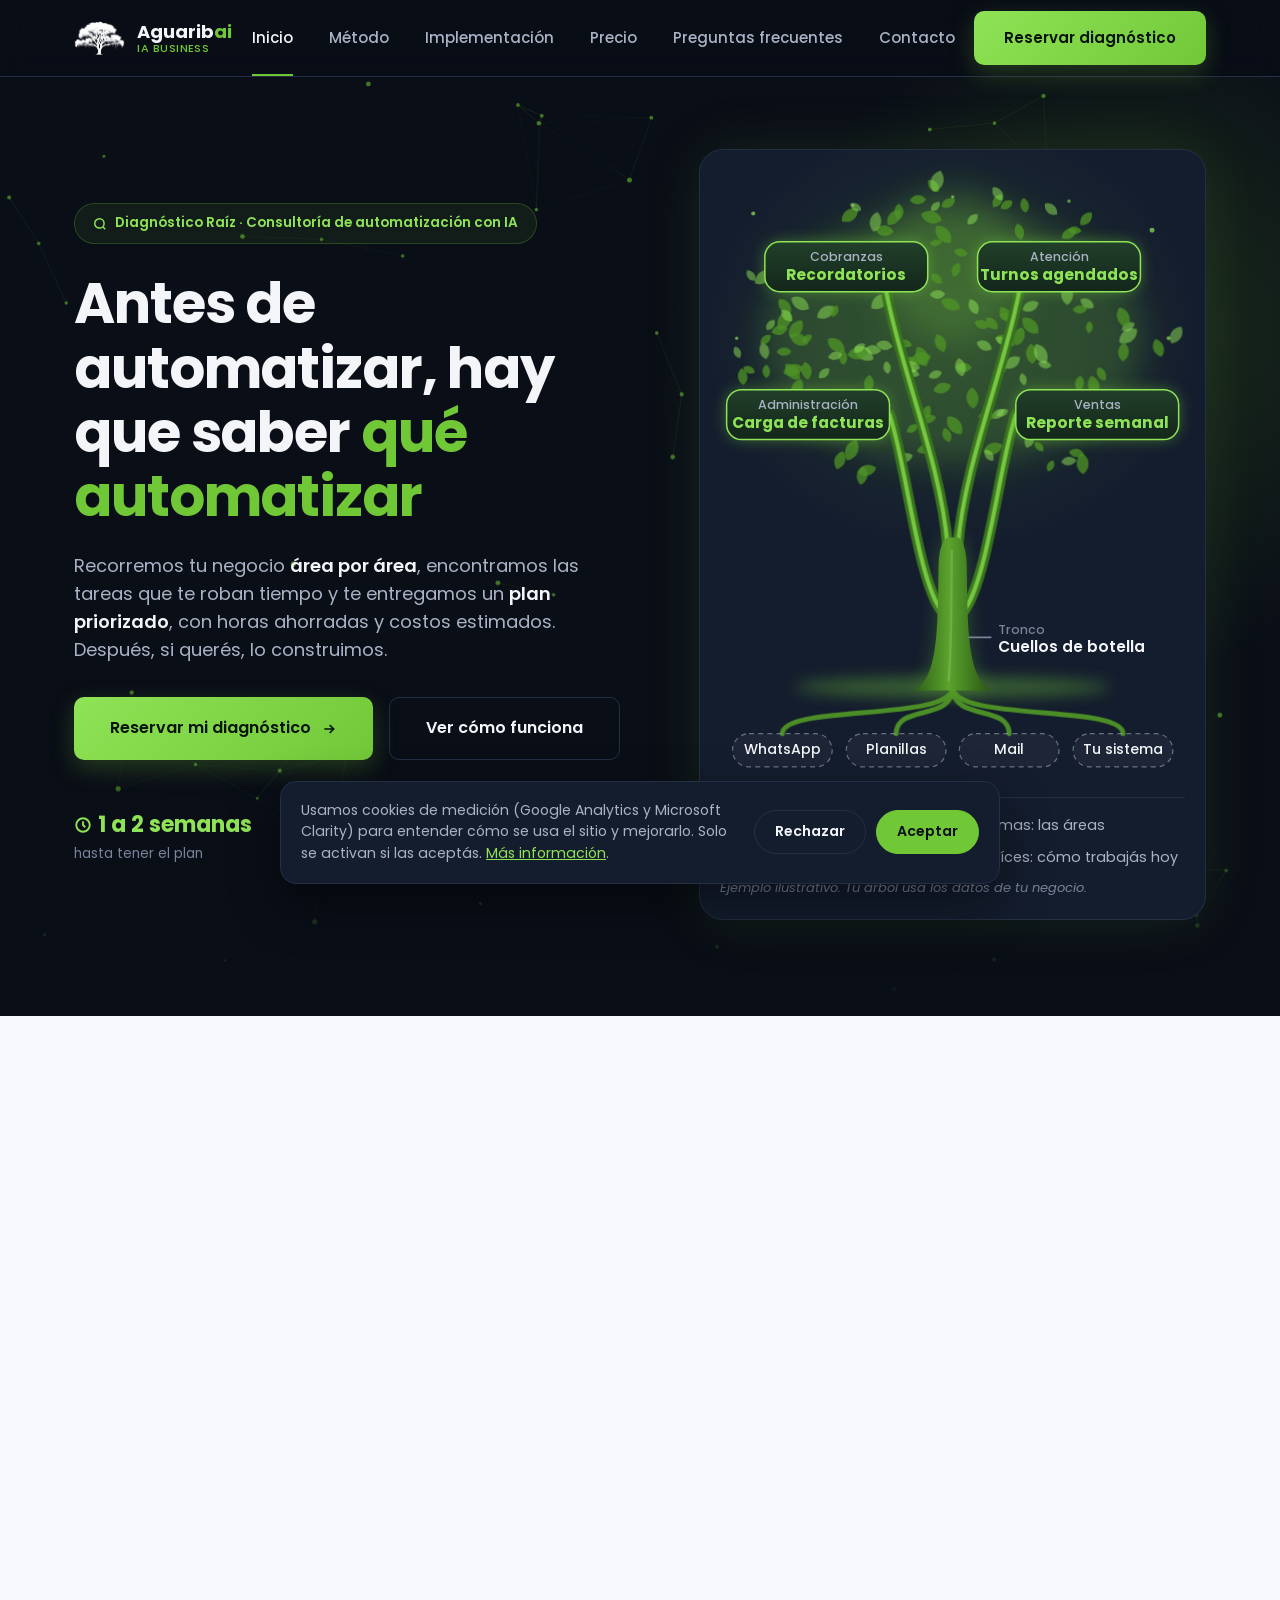
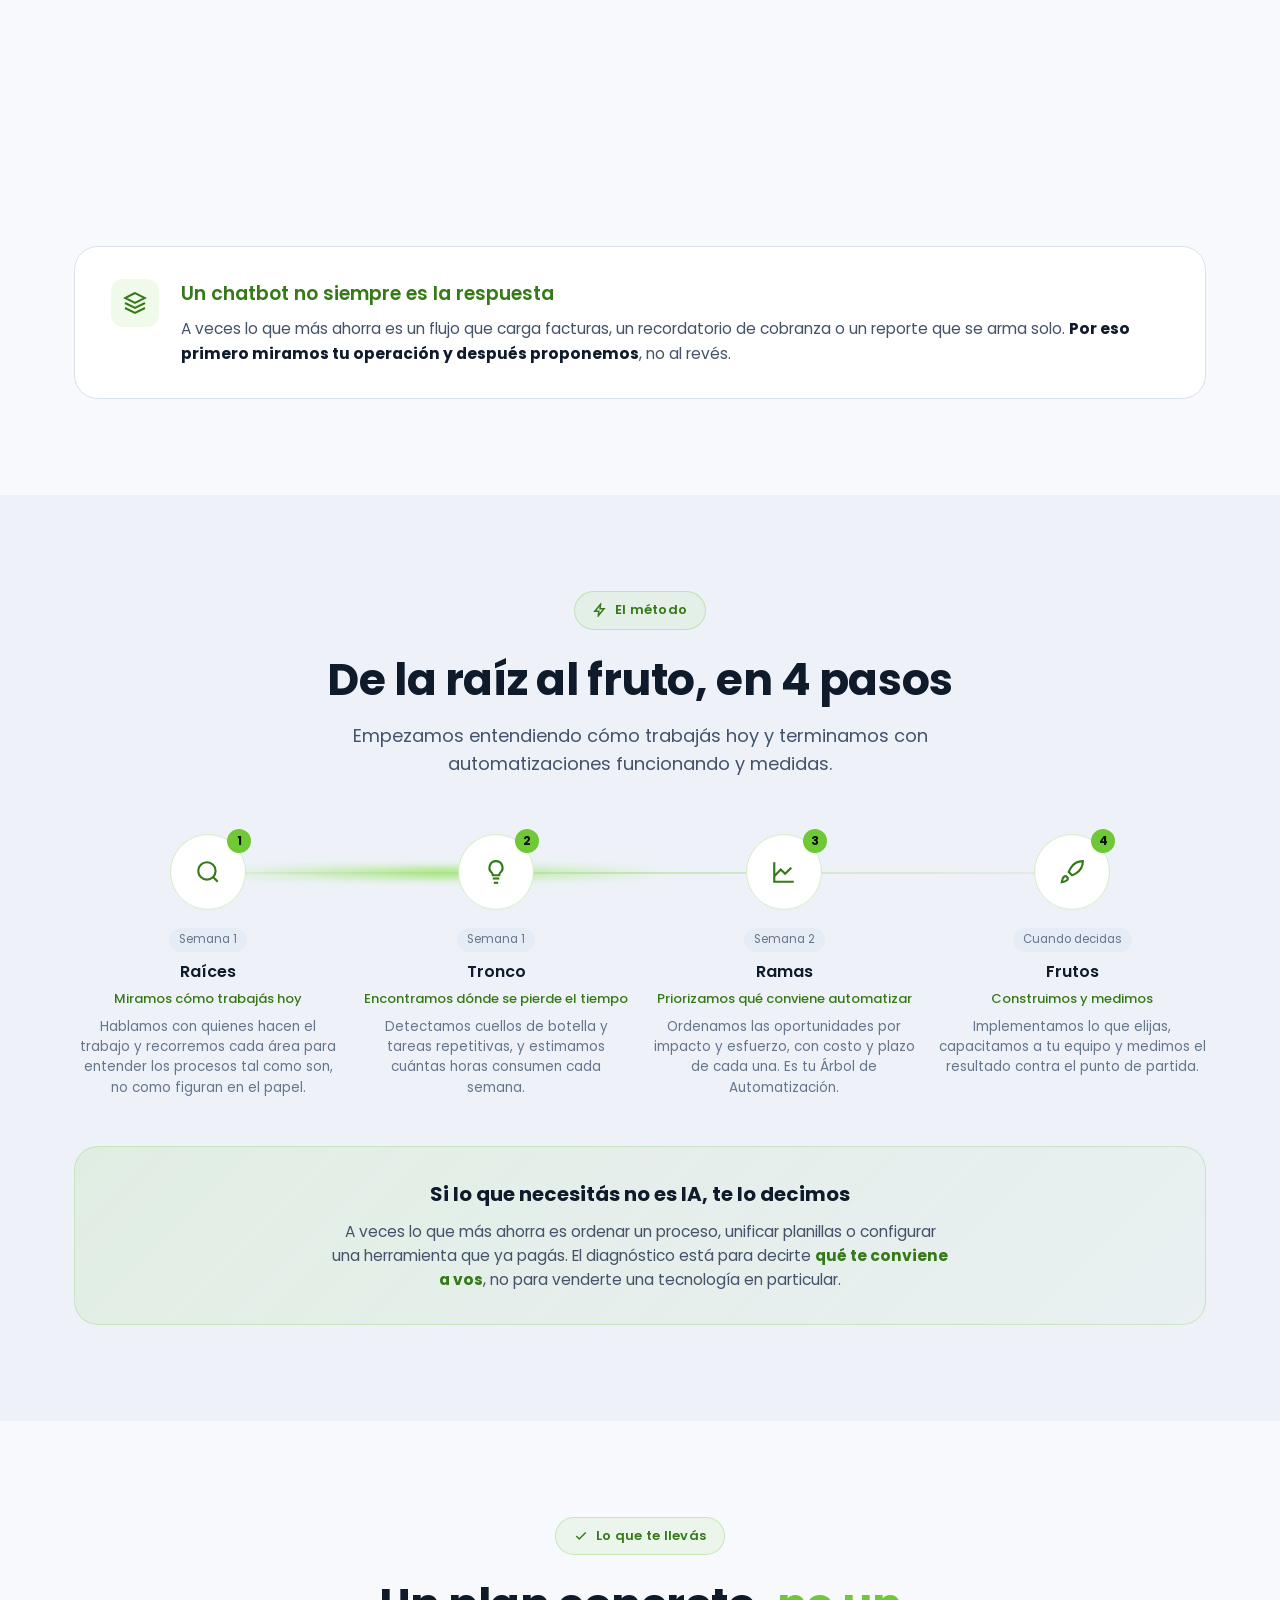
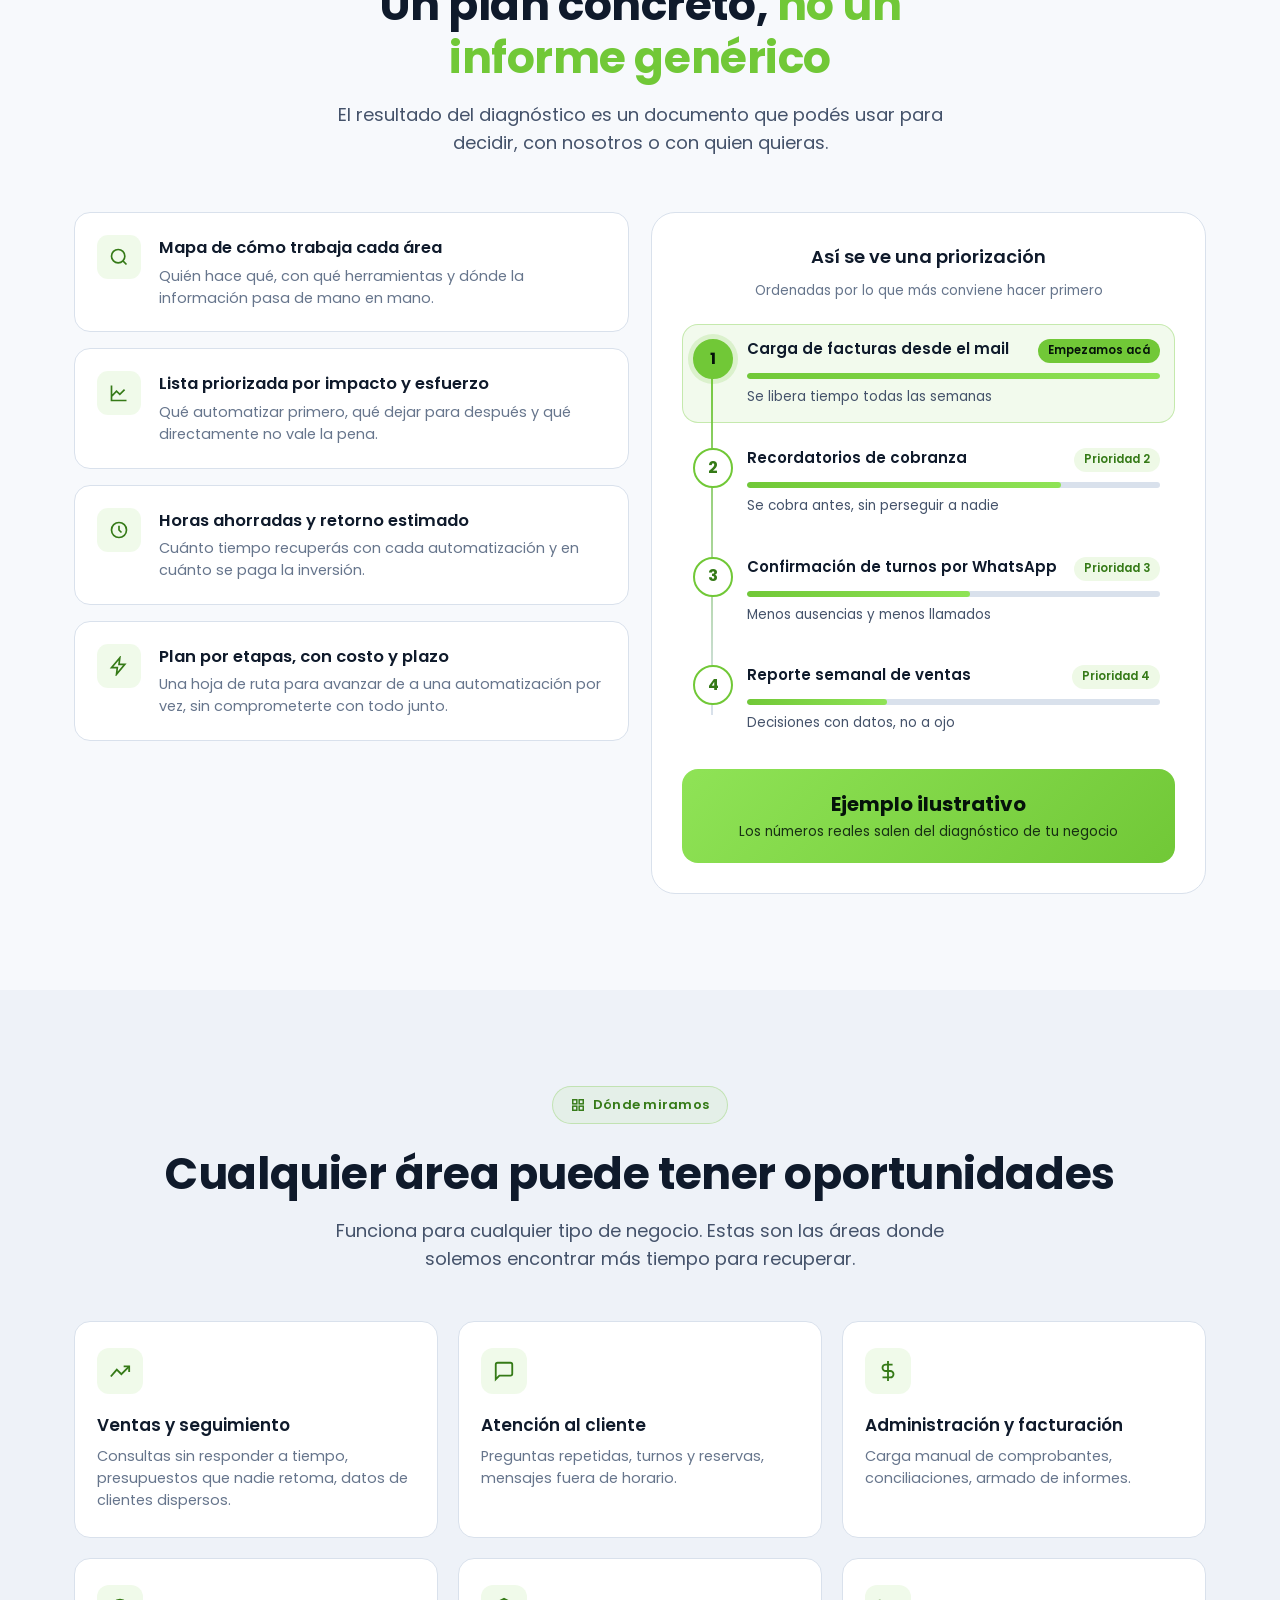
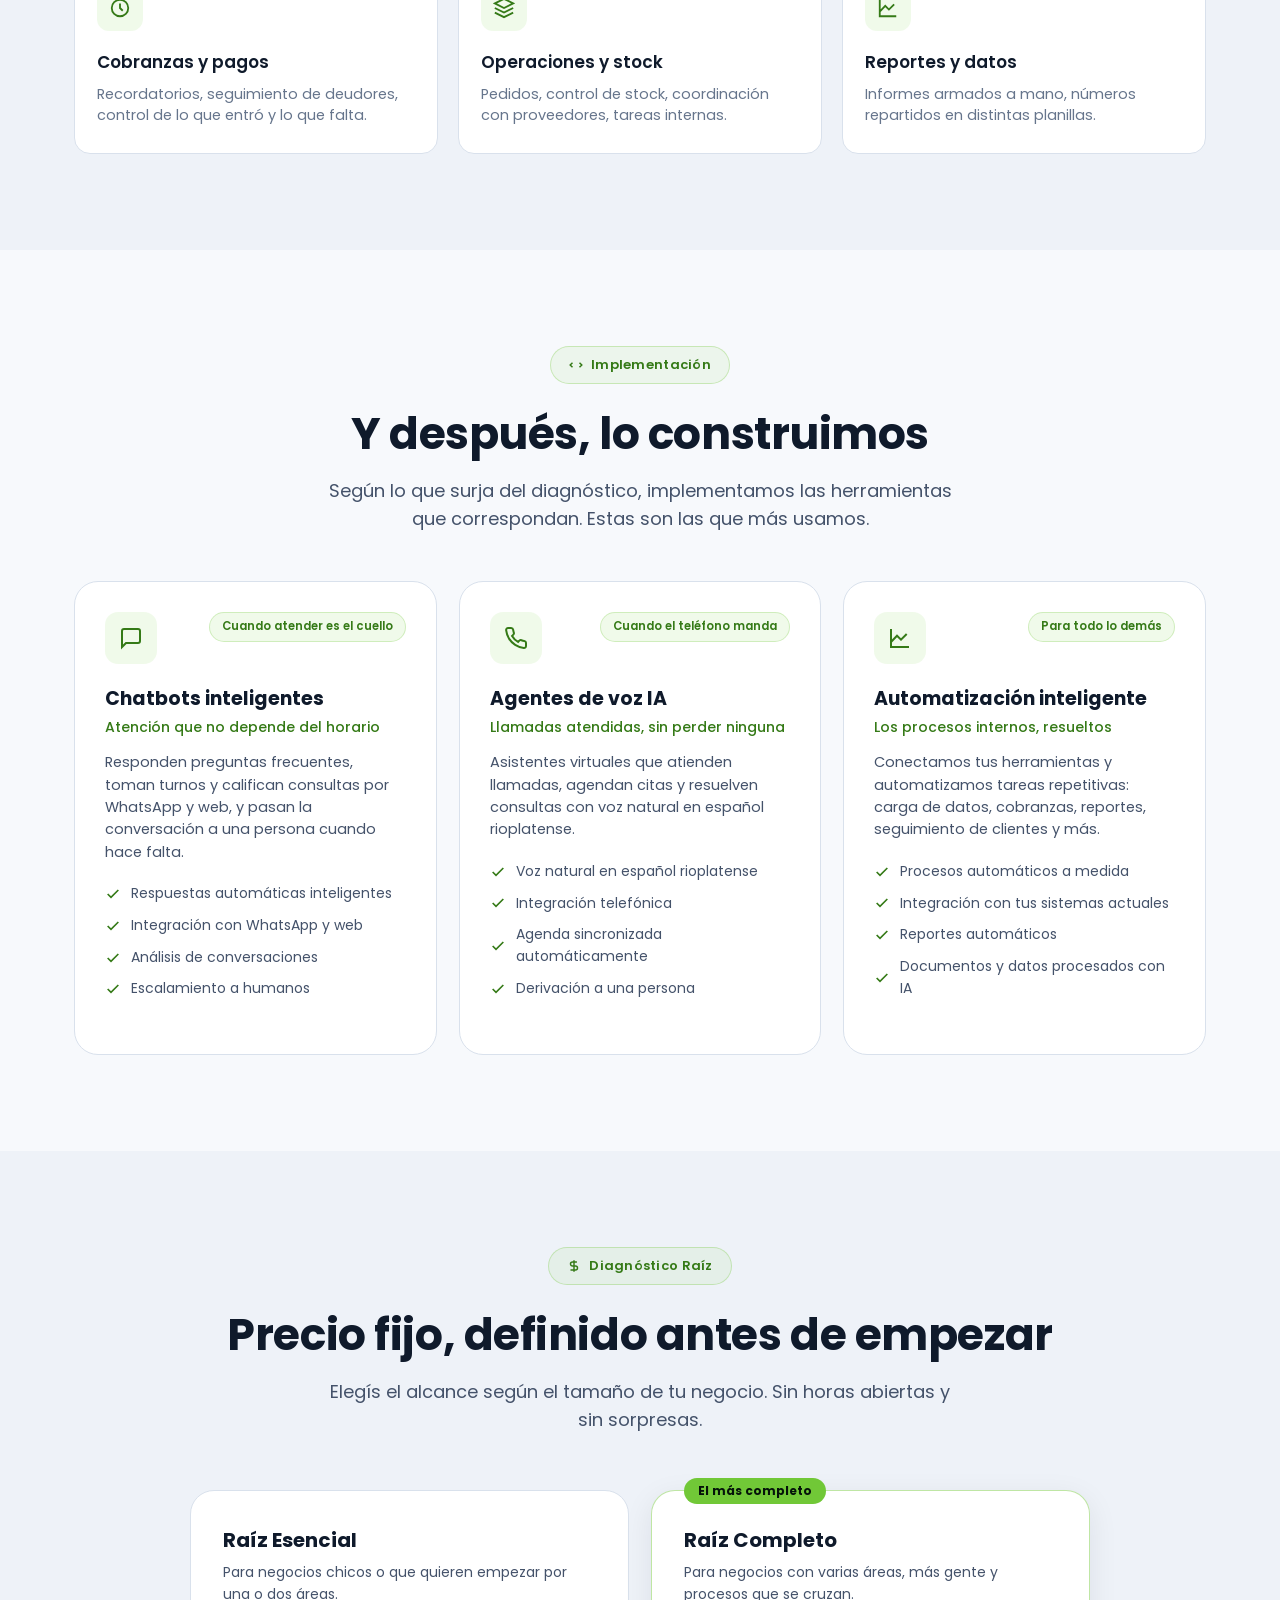
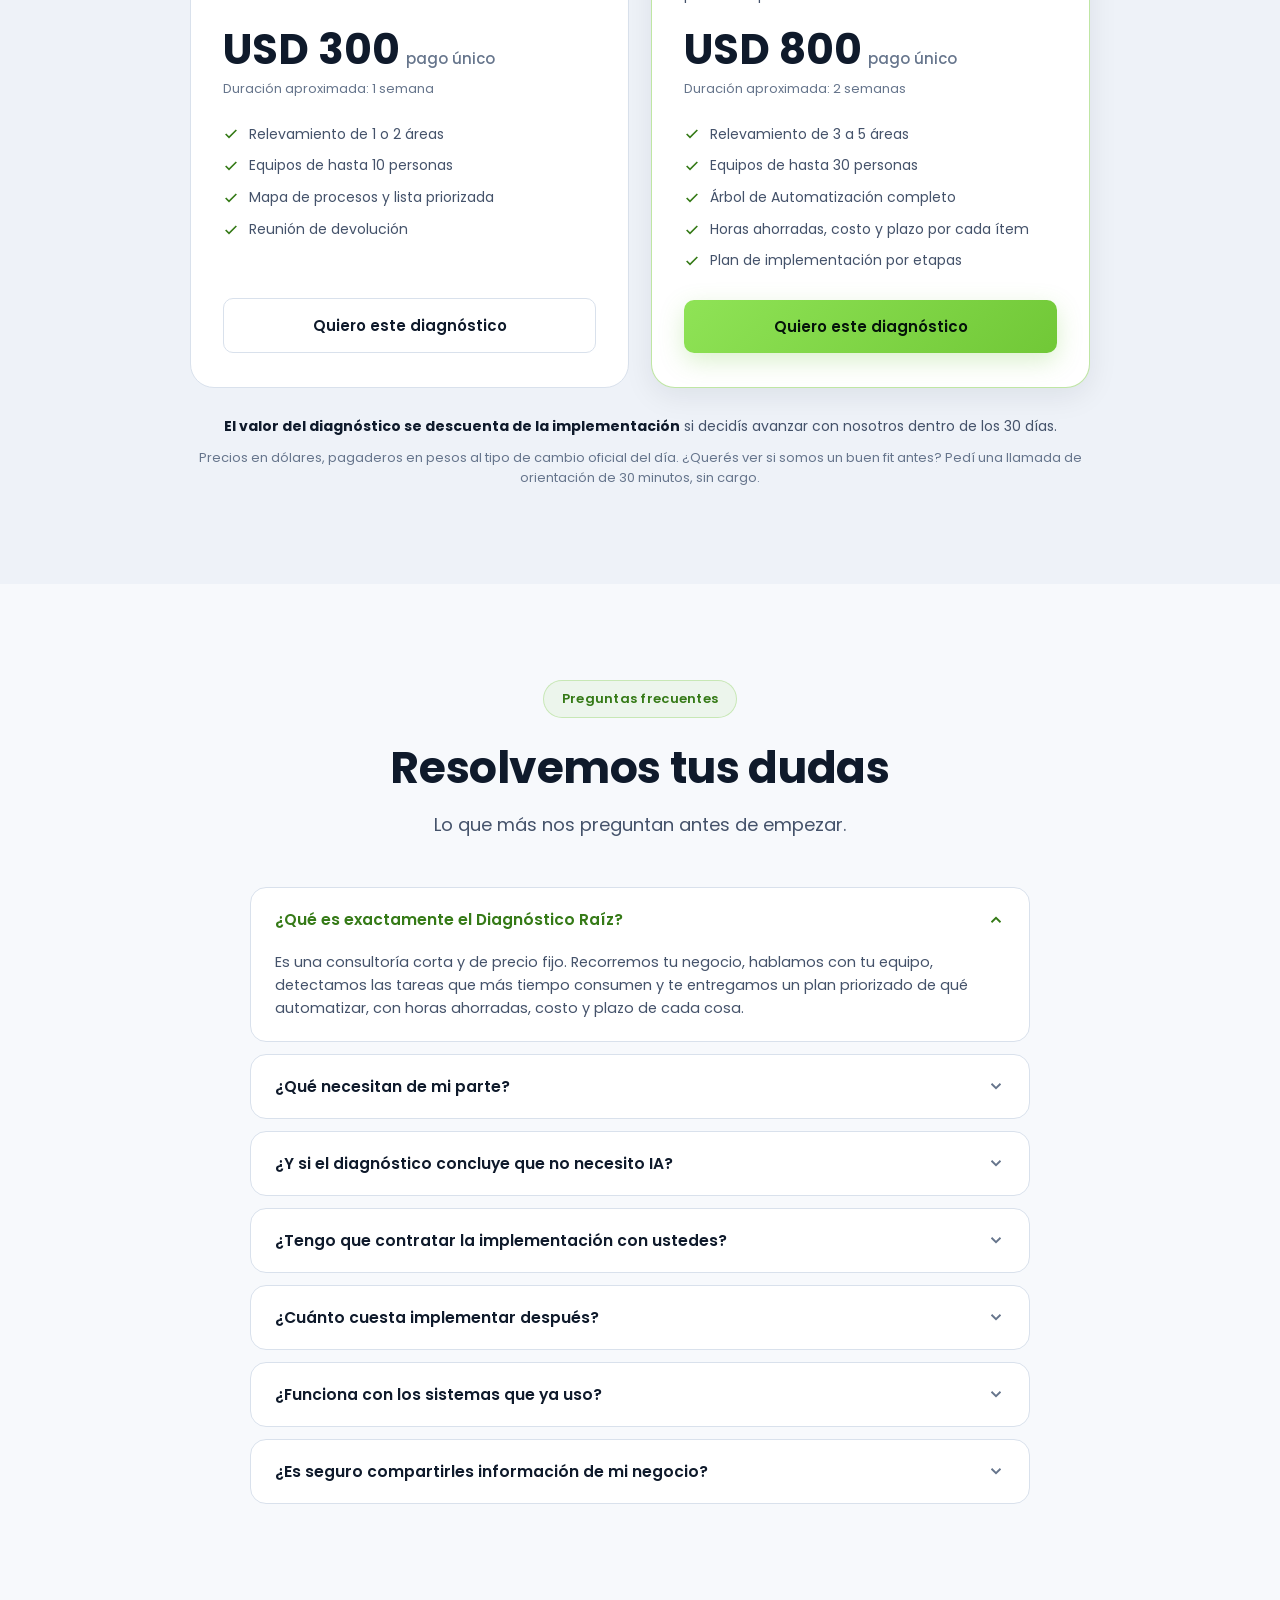
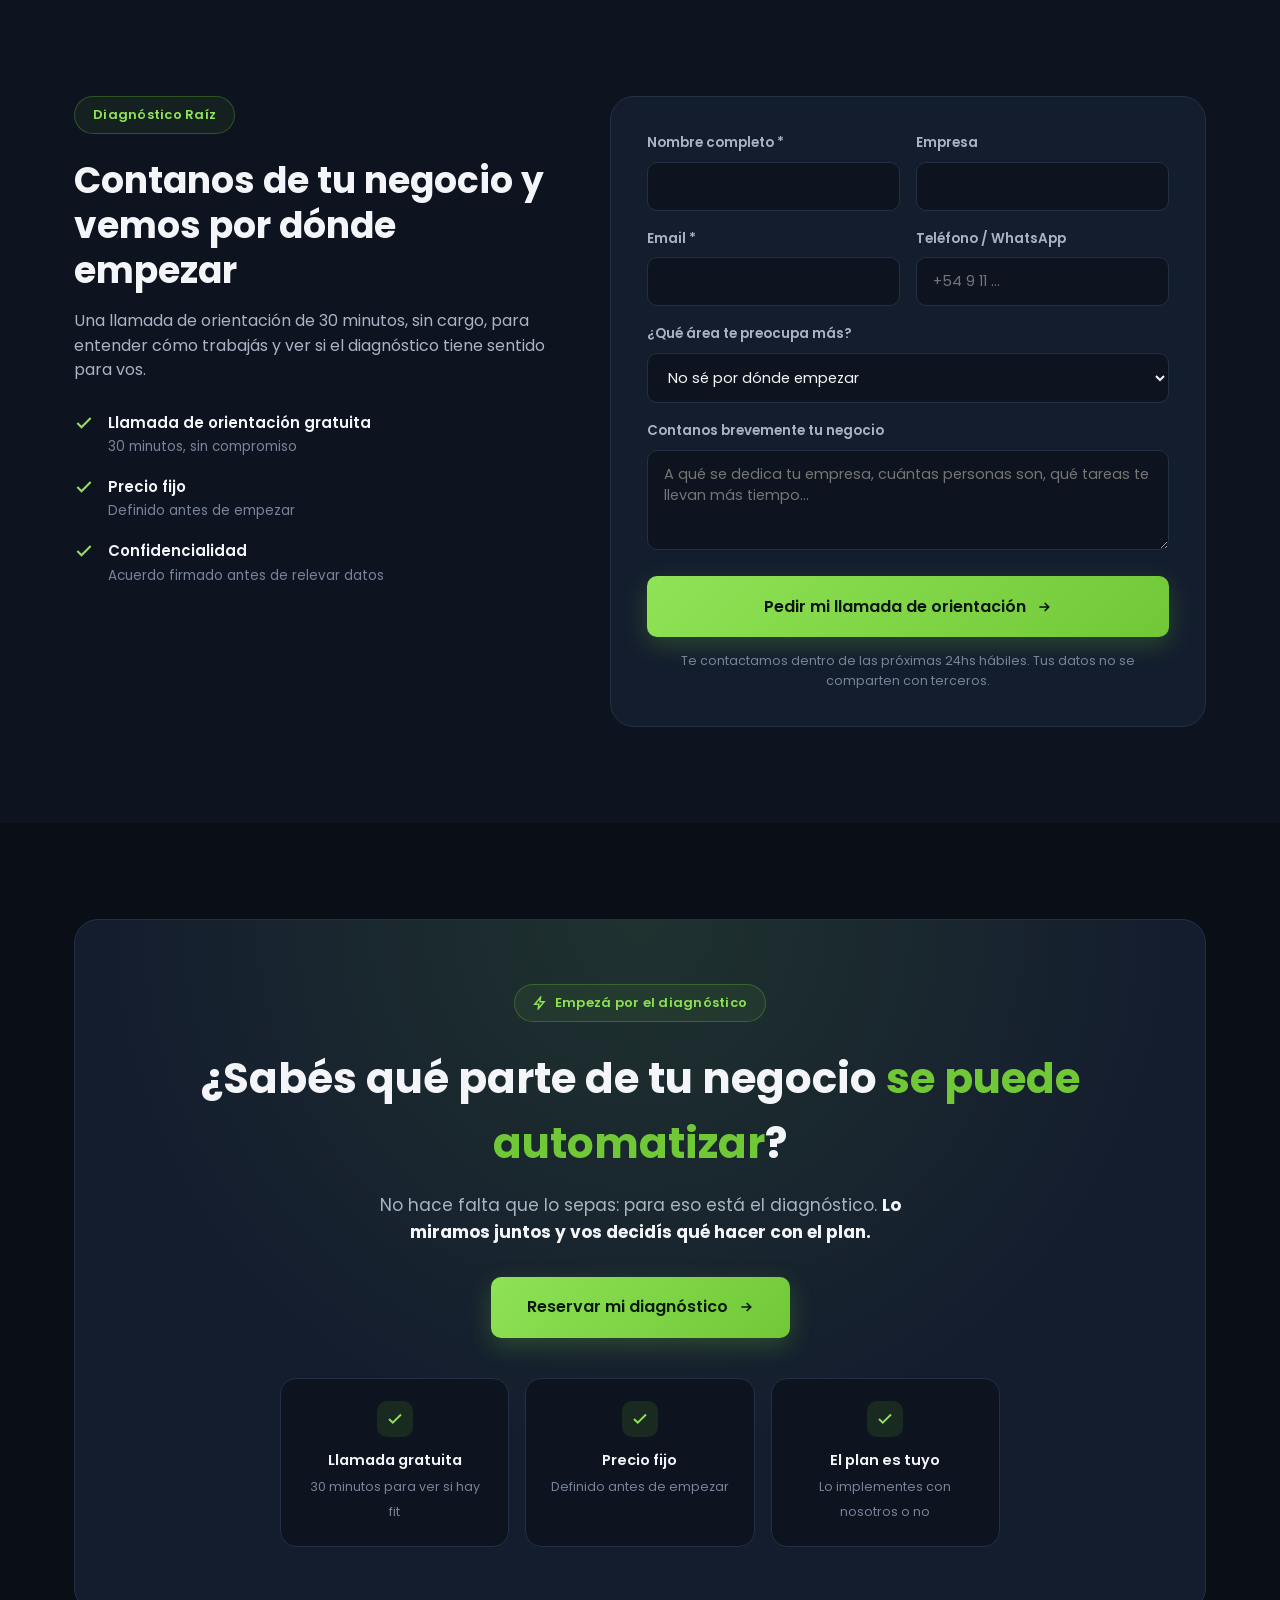
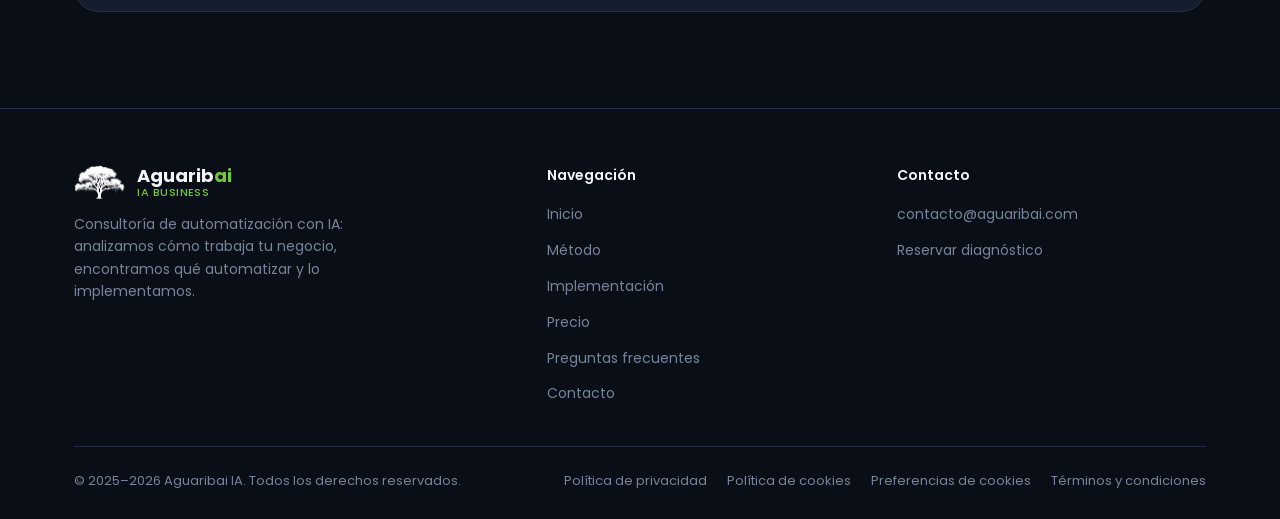
==== commit 1cb94955: "Texto: 'plata' pasa a 'dinero'. Diseño: tarjeta de priorización con línea de tiempo, barras y animac" ====
--- a/index.html
+++ b/index.html
@@ -35,7 +35,7 @@
   <link href="https://fonts.googleapis.com/css2?family=Poppins:ital,wght@0,400;0,500;0,600;0,700;1,400&display=swap"
     rel="stylesheet">
 
-  <link rel="stylesheet" href="css/styles.css?v=3">
+  <link rel="stylesheet" href="css/styles.css?v=4">
   <link rel="stylesheet" href="css/consultoria.css?v=3">
   <link rel="stylesheet" href="css/claro.css?v=2">
 </head>
@@ -270,9 +270,9 @@
     <section id="oportunidad" class="theme-light">
       <div class="container">
         <div class="pain-intro" data-reveal>
-          <h2>No necesitás “una IA”. Necesitás saber <span class="accent-green">por dónde se te escapan el tiempo y la plata</span></h2>
+          <h2>No necesitás “una IA”. Necesitás saber <span class="accent-green">por dónde se te escapan el tiempo y el dinero</span></h2>
           <p>Un árbol sano lleva el agua desde las raíces hasta la última hoja. En tu negocio, esa agua es el tiempo, la
-            atención y la plata: cuando se pierde por el camino, no llega a los frutos. Esto es lo que solemos
+            atención y el dinero: cuando se pierde por el camino, no llega a los frutos. Esto es lo que solemos
             encontrar:</p>
         </div>
 
@@ -317,7 +317,7 @@
               </svg></div>
             <h3>Decisiones a ciegas</h3>
             <p>Los números llegan tarde o armados a mano, y cuesta saber qué está funcionando y qué no.</p>
-            <p class="pain-cost"><strong>Lo que te cuesta:</strong> Plata puesta donde no rinde y oportunidades que se ven cuando ya pasaron.</p>
+            <p class="pain-cost"><strong>Lo que te cuesta:</strong> Dinero puesto donde no rinde y oportunidades que se ven cuando ya pasaron.</p>
           </div>
         </div>
 
@@ -481,24 +481,55 @@
             </div>
           </div>
 
-          <div class="results-card" data-reveal>
+          <div class="results-card priority-card" data-reveal>
             <h3>Así se ve una priorización</h3>
-            <div class="result-row">
-              <span class="label">Carga de facturas desde el mail</span>
-              <span class="value">Prioridad 1</span>
-            </div>
-            <div class="result-row">
-              <span class="label">Recordatorios de cobranza</span>
-              <span class="value">Prioridad 2</span>
-            </div>
-            <div class="result-row">
-              <span class="label">Confirmación de turnos por WhatsApp</span>
-              <span class="value">Prioridad 3</span>
-            </div>
-            <div class="result-row">
-              <span class="label">Reporte semanal de ventas</span>
-              <span class="value">Prioridad 4</span>
-            </div>
+            <p class="priority-sub">Ordenadas por lo que más conviene hacer primero</p>
+            <ol class="priority-list">
+              <li class="priority-item is-first" style="--i:0; --w:100%">
+                <span class="priority-node" aria-hidden="true">1</span>
+                <div class="priority-body">
+                  <div class="priority-top">
+                    <span class="priority-label">Carga de facturas desde el mail</span>
+                    <span class="priority-tag">Empezamos acá</span>
+                  </div>
+                  <div class="priority-meter" aria-hidden="true"><span></span></div>
+                  <p class="priority-benefit">Se libera tiempo todas las semanas</p>
+                </div>
+              </li>
+              <li class="priority-item" style="--i:1; --w:76%">
+                <span class="priority-node" aria-hidden="true">2</span>
+                <div class="priority-body">
+                  <div class="priority-top">
+                    <span class="priority-label">Recordatorios de cobranza</span>
+                    <span class="priority-tag">Prioridad 2</span>
+                  </div>
+                  <div class="priority-meter" aria-hidden="true"><span></span></div>
+                  <p class="priority-benefit">Se cobra antes, sin perseguir a nadie</p>
+                </div>
+              </li>
+              <li class="priority-item" style="--i:2; --w:54%">
+                <span class="priority-node" aria-hidden="true">3</span>
+                <div class="priority-body">
+                  <div class="priority-top">
+                    <span class="priority-label">Confirmación de turnos por WhatsApp</span>
+                    <span class="priority-tag">Prioridad 3</span>
+                  </div>
+                  <div class="priority-meter" aria-hidden="true"><span></span></div>
+                  <p class="priority-benefit">Menos ausencias y menos llamados</p>
+                </div>
+              </li>
+              <li class="priority-item" style="--i:3; --w:34%">
+                <span class="priority-node" aria-hidden="true">4</span>
+                <div class="priority-body">
+                  <div class="priority-top">
+                    <span class="priority-label">Reporte semanal de ventas</span>
+                    <span class="priority-tag">Prioridad 4</span>
+                  </div>
+                  <div class="priority-meter" aria-hidden="true"><span></span></div>
+                  <p class="priority-benefit">Decisiones con datos, no a ojo</p>
+                </div>
+              </li>
+            </ol>
             <div class="roi-banner">
               <div class="roi-title">Ejemplo ilustrativo</div>
               <div class="roi-sub">Los números reales salen del diagnóstico de tu negocio</div>
--- a/css/styles.css
+++ b/css/styles.css
@@ -1077,3 +1077,83 @@
 @media (prefers-reduced-motion: reduce) {
   .form-modal, .form-modal__box { animation: none; }
 }
+
+/* ============================================
+   Tarjeta "Así se ve una priorización"
+   ============================================ */
+.priority-sub { text-align: center; font-size: 13.5px; color: var(--text-muted); margin: -14px 0 22px; }
+.priority-list { list-style: none; position: relative; display: flex; flex-direction: column; gap: 10px; padding: 0; margin: 0; }
+.priority-list::before {
+  content: "";
+  position: absolute;
+  left: 29px; top: 34px; bottom: 34px;
+  width: 2px;
+  background: linear-gradient(to bottom, var(--green), var(--surface-border));
+  transform: scaleY(0);
+  transform-origin: top;
+  transition: transform 1.1s ease-out .25s;
+}
+.priority-item {
+  position: relative;
+  display: grid;
+  grid-template-columns: 40px 1fr;
+  gap: 14px;
+  align-items: start;
+  padding: 14px 14px 14px 10px;
+  border: 1px solid transparent;
+  border-radius: var(--radius-md);
+  opacity: 0;
+  transform: translateX(-14px);
+  transition: opacity .5s ease, transform .5s ease;
+  transition-delay: calc(.35s + var(--i) * .22s);
+}
+.priority-item.is-first {
+  background: rgba(113, 200, 55, 0.09);
+  border-color: rgba(113, 200, 55, 0.35);
+}
+.priority-node {
+  position: relative; z-index: 1;
+  width: 40px; height: 40px;
+  border-radius: 50%;
+  display: flex; align-items: center; justify-content: center;
+  font-weight: 700; font-size: 16px;
+  background: var(--surface);
+  border: 2px solid var(--green);
+  color: var(--green-light);
+}
+.priority-item.is-first .priority-node { background: var(--green); color: #05130a; box-shadow: 0 0 0 5px rgba(113, 200, 55, 0.18); }
+.priority-body { min-width: 0; }
+.priority-top { display: flex; justify-content: space-between; align-items: flex-start; gap: 10px; }
+.priority-label { font-size: 15px; font-weight: 600; color: var(--text-primary); line-height: 1.35; }
+.priority-tag {
+  flex-shrink: 0;
+  font-size: 11.5px; font-weight: 600;
+  padding: 3px 10px;
+  border-radius: 999px;
+  background: rgba(113, 200, 55, 0.12);
+  color: var(--green-light);
+  white-space: nowrap;
+}
+.priority-item.is-first .priority-tag { background: var(--green); color: #05130a; }
+.priority-meter { height: 6px; margin: 10px 0 8px; border-radius: 999px; background: var(--surface-border); overflow: hidden; }
+.priority-meter span {
+  display: block; height: 100%; width: var(--w);
+  border-radius: inherit;
+  background: linear-gradient(90deg, var(--green), #8fe356);
+  transform: scaleX(0);
+  transform-origin: left;
+  transition: transform .9s cubic-bezier(.2, .7, .2, 1);
+  transition-delay: calc(.6s + var(--i) * .22s);
+}
+.priority-benefit { font-size: 13.5px; color: var(--text-secondary); margin: 0; }
+
+.priority-card.is-visible .priority-list::before { transform: scaleY(1); }
+.priority-card.is-visible .priority-item { opacity: 1; transform: none; }
+.priority-card.is-visible .priority-meter span { transform: scaleX(1); }
+
+@media (max-width: 480px) {
+  .priority-top { flex-direction: column; gap: 6px; }
+}
+@media (prefers-reduced-motion: reduce) {
+  .priority-list::before, .priority-item, .priority-meter span { transition: none; }
+}
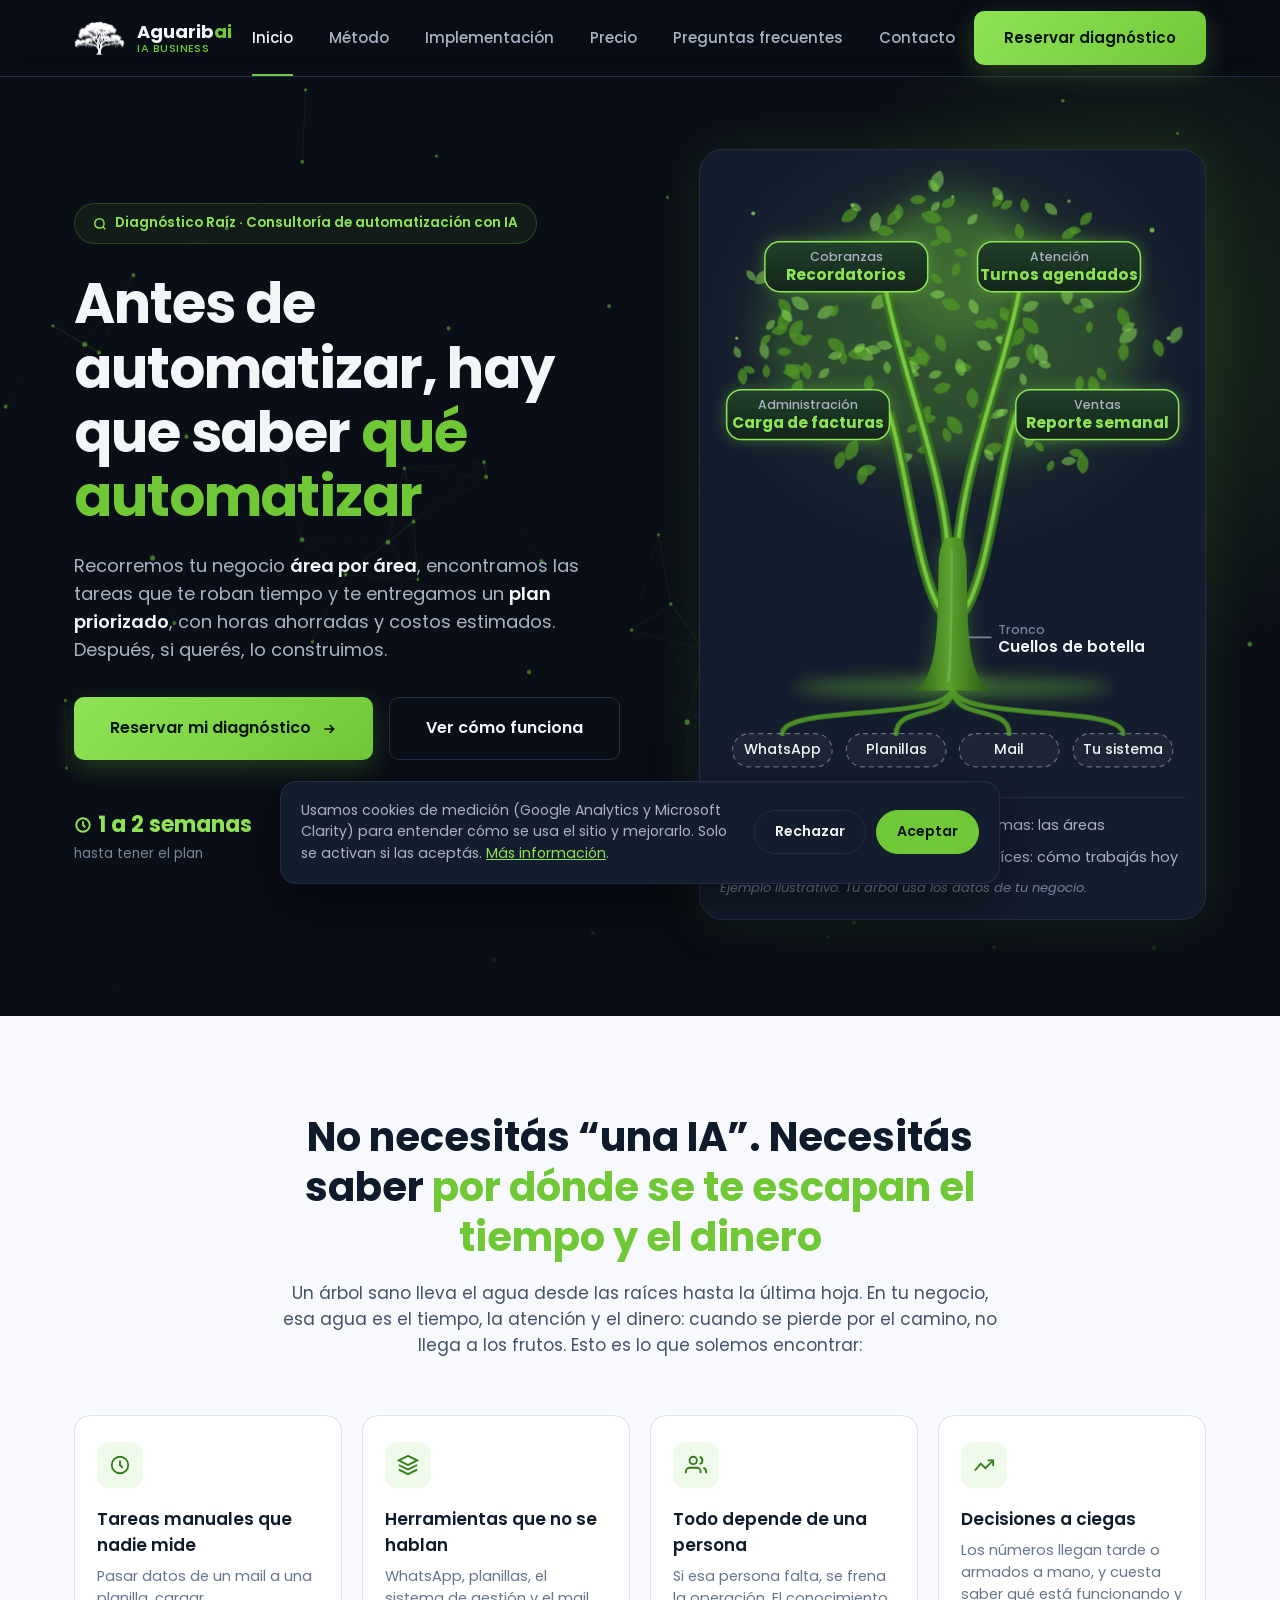
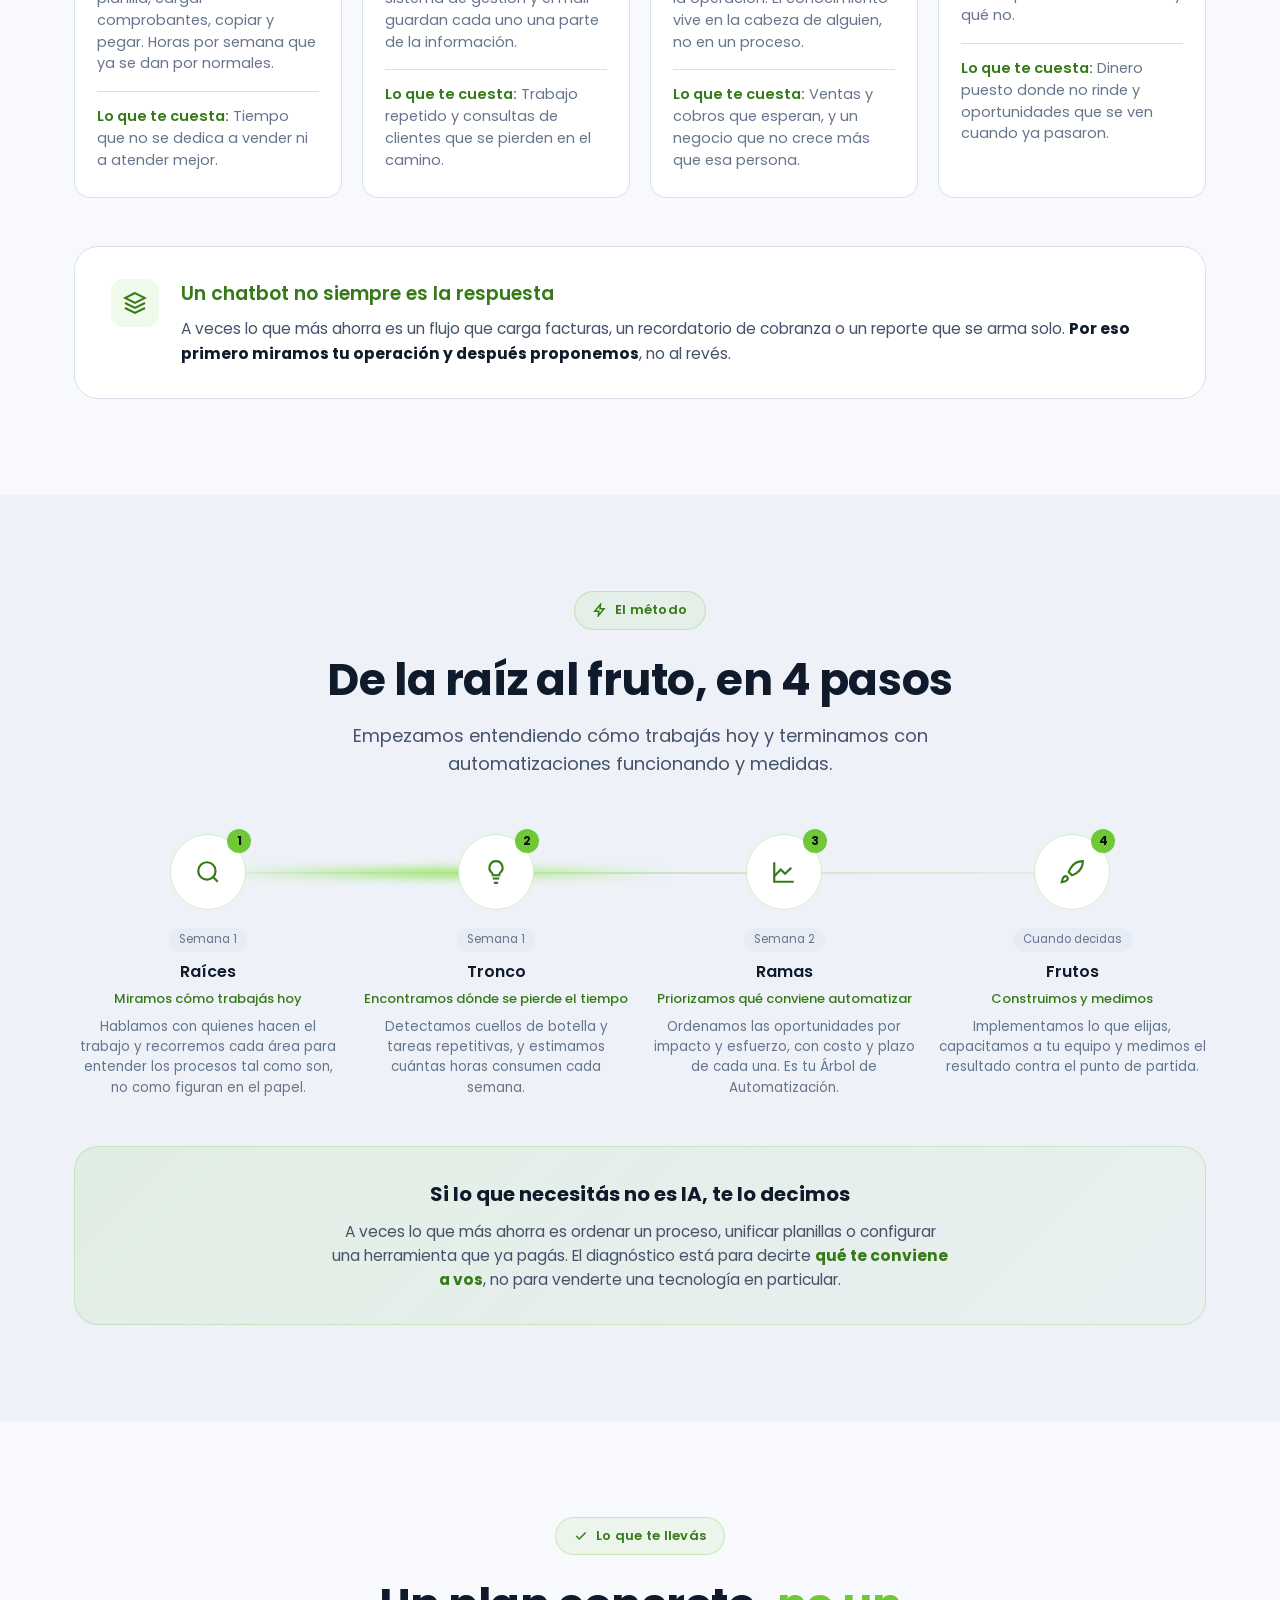
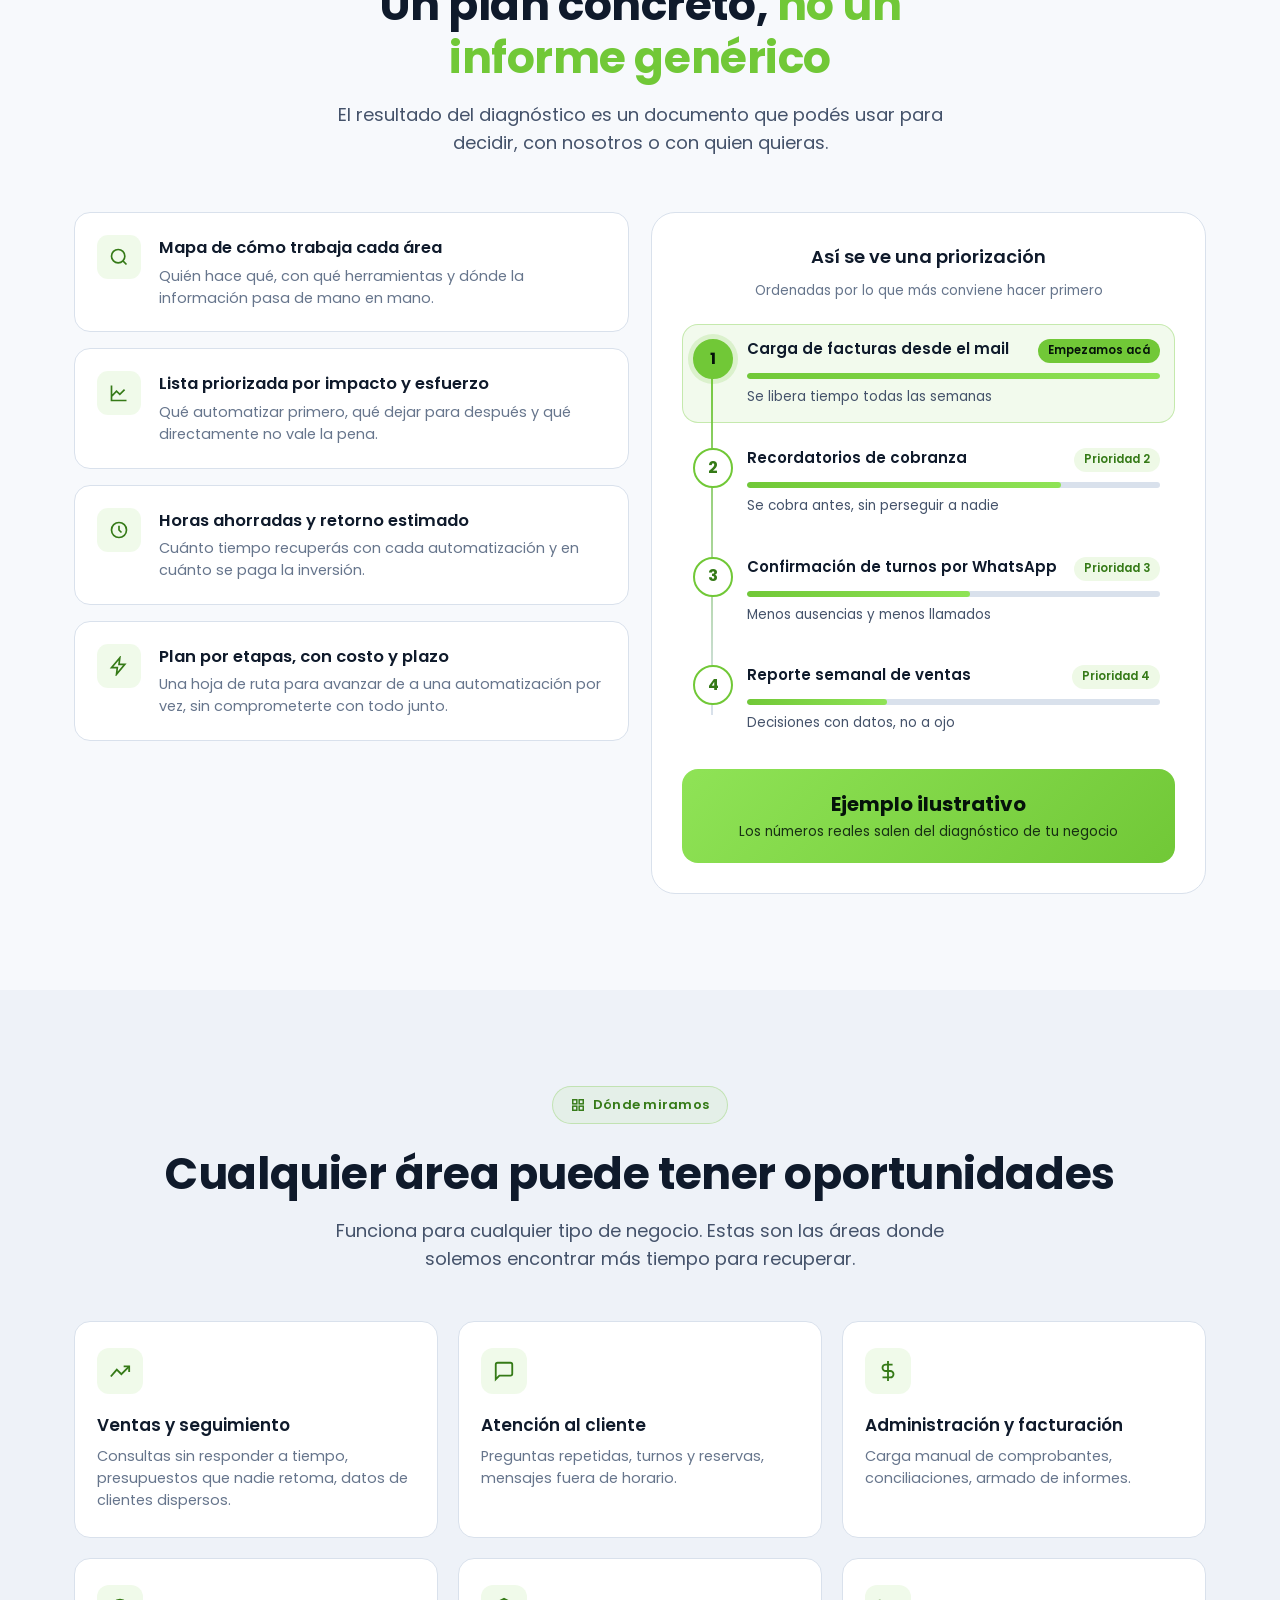
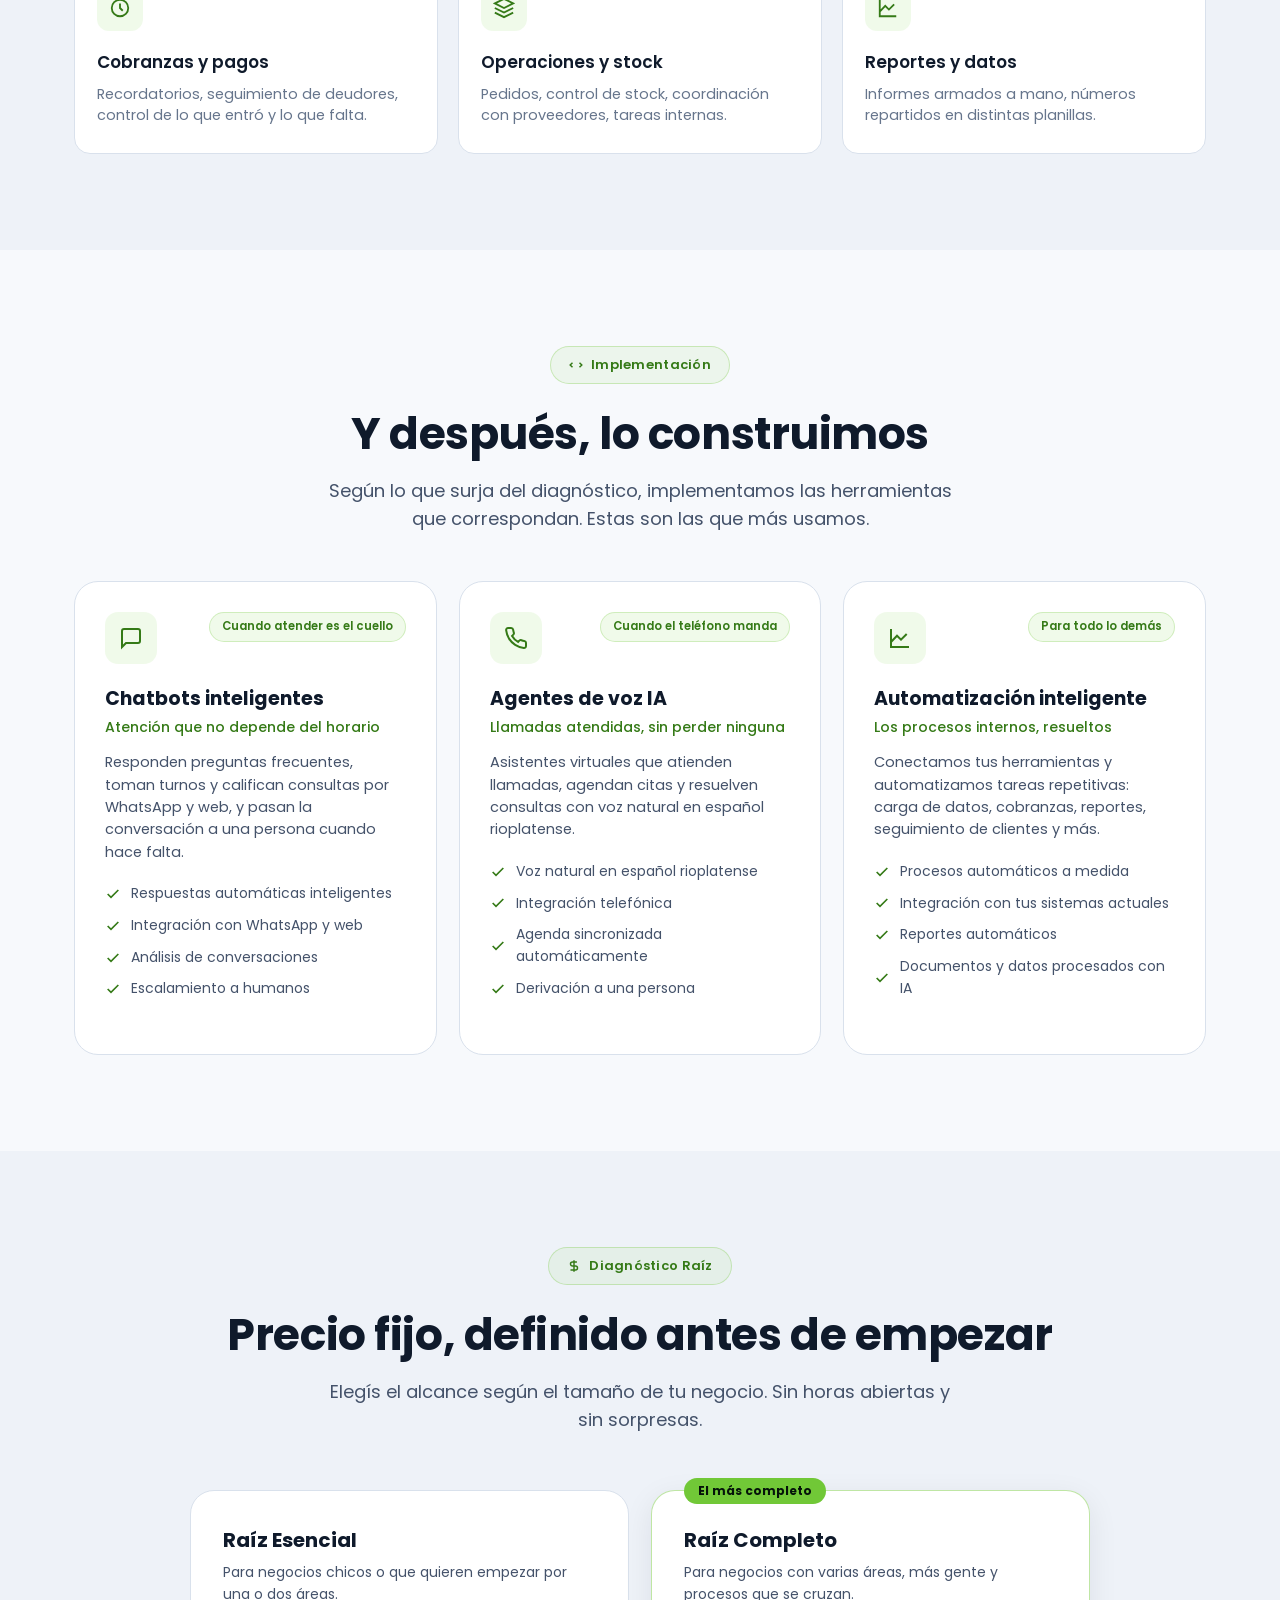
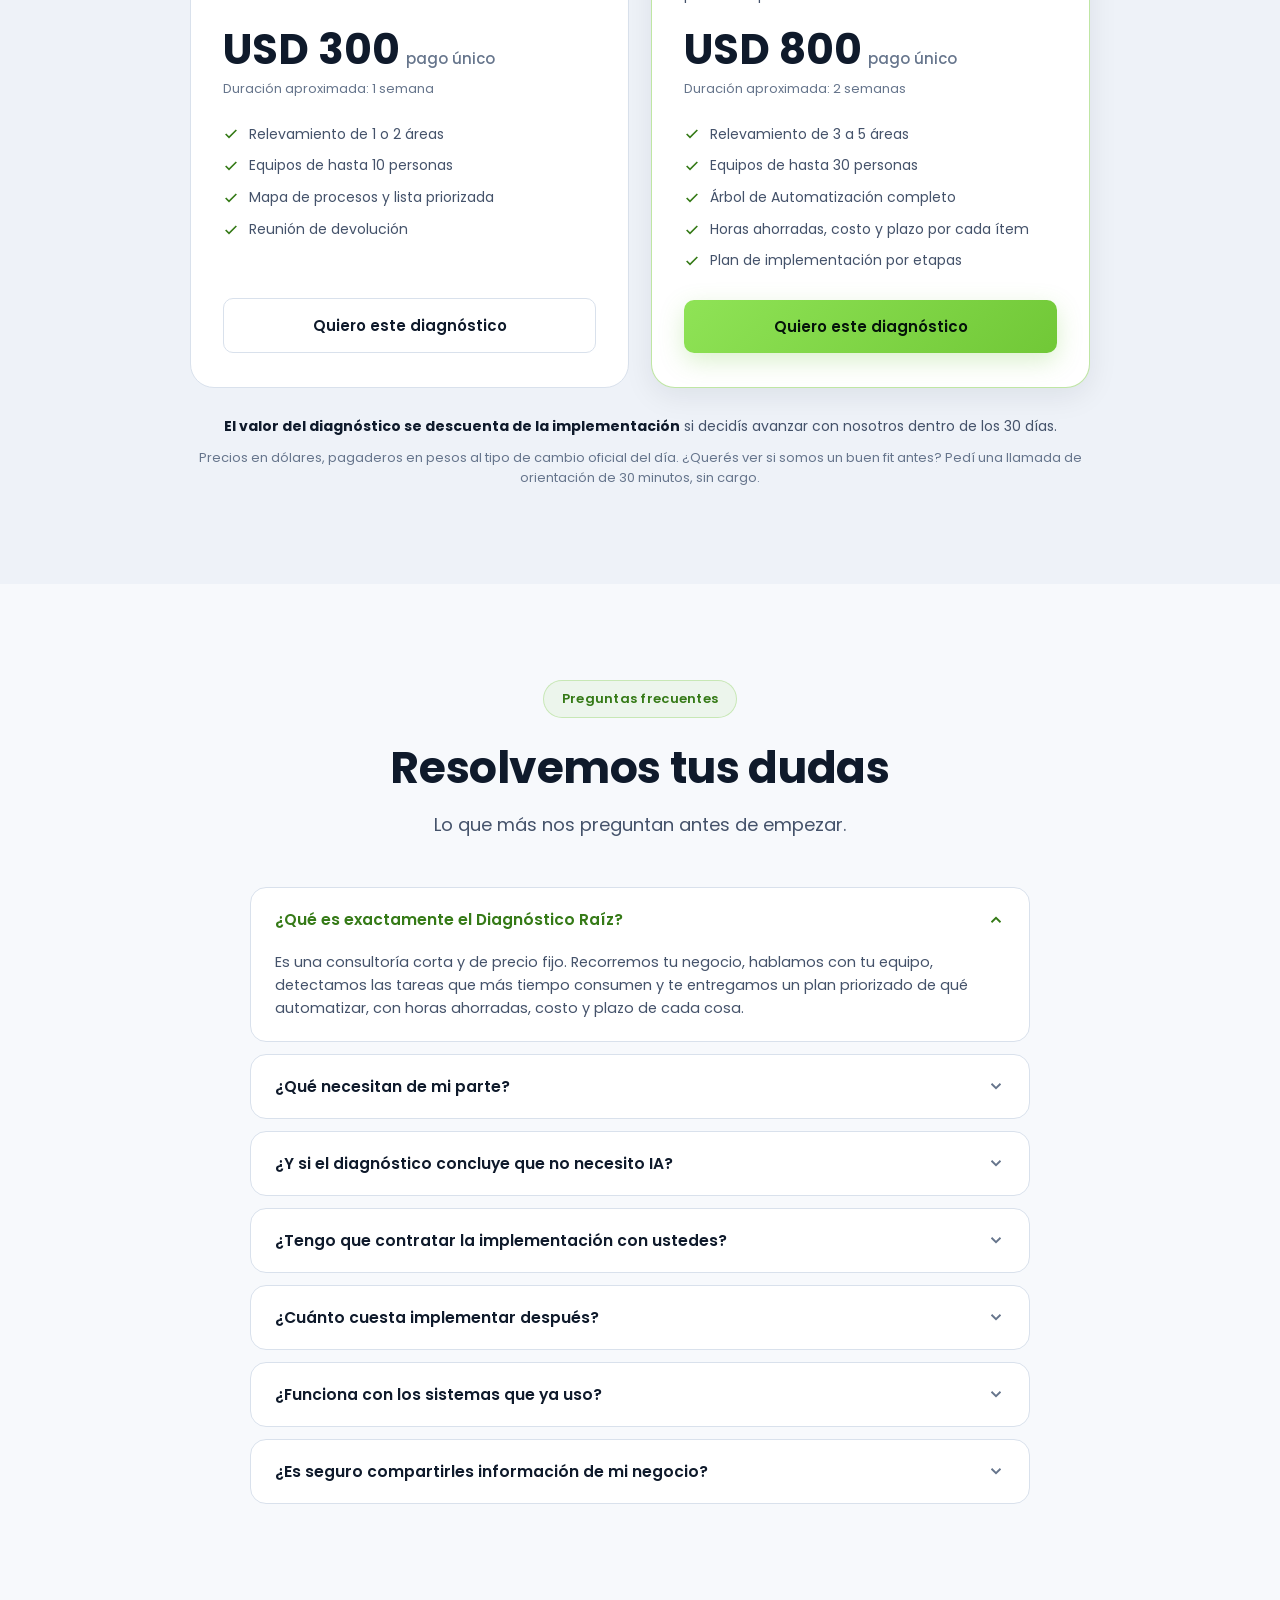
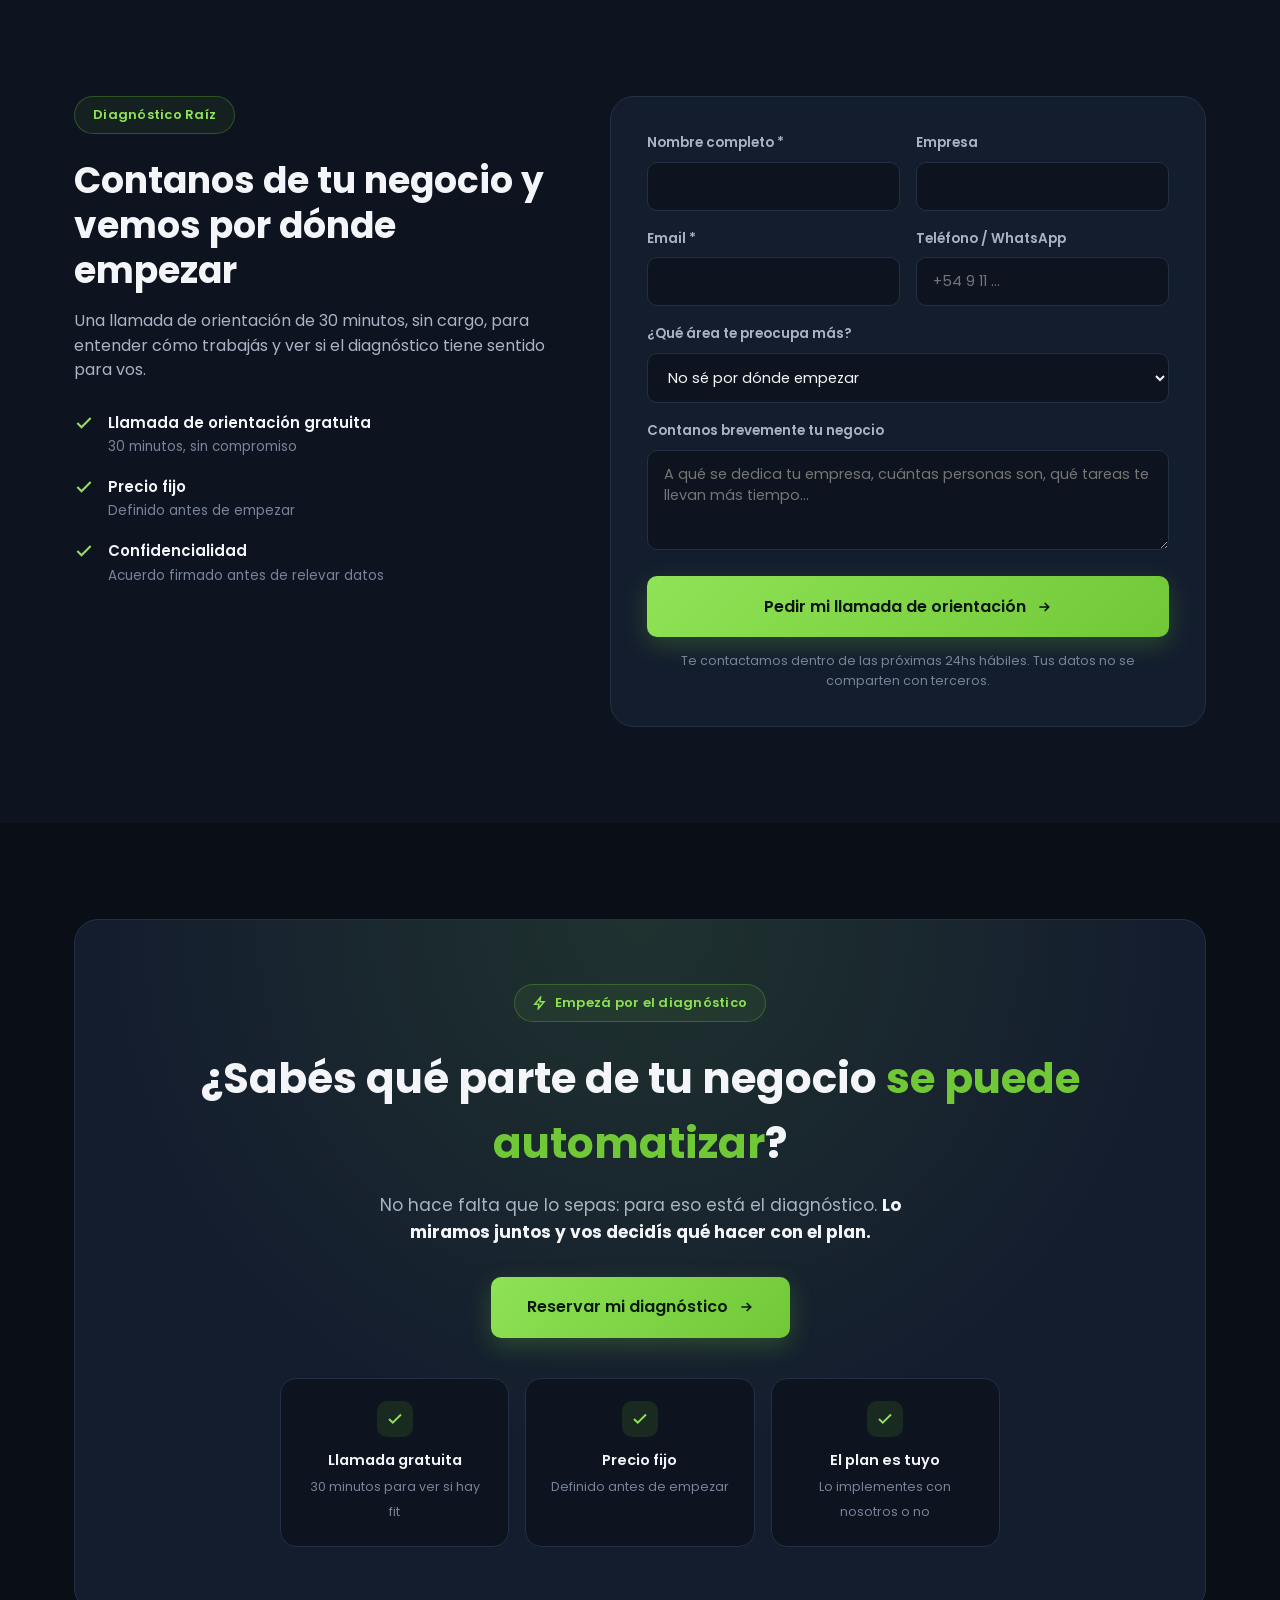
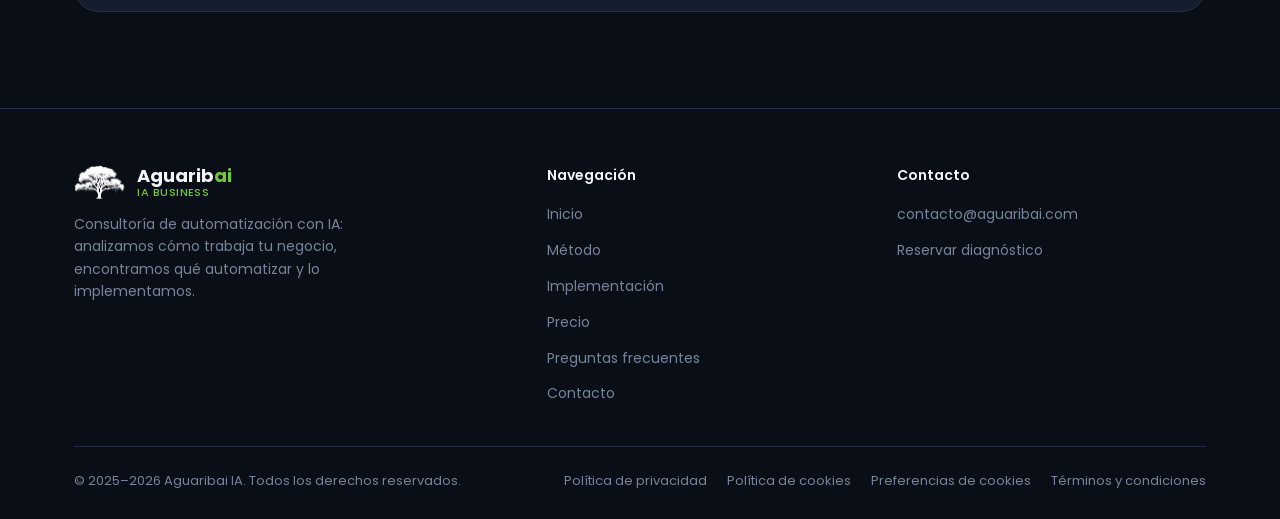
==== commit 2f394010: "Imagen para compartir: nuevo mensaje '¿Por dónde se te escapan el tiempo y el dinero?' Co-Authored-B" ====
--- a/index.html
+++ b/index.html
@@ -15,7 +15,7 @@
   <meta property="og:title" content="Aguaribai IA — Primero entendemos tu negocio, después lo automatizamos">
   <meta property="og:description"
     content="Diagnóstico Raíz: recorremos tu negocio área por área y te entregamos un plan priorizado de automatización con IA.">
-  <meta property="og:image" content="https://aguaribai.com/assets/og-image.png">
+  <meta property="og:image" content="https://aguaribai.com/assets/og-image.png?v=2">
   <meta property="og:image:width" content="1200">
   <meta property="og:image:height" content="630">
   <meta property="og:locale" content="es_AR">
@@ -25,7 +25,7 @@
   <meta name="twitter:title" content="Aguaribai IA — Primero entendemos tu negocio, después lo automatizamos">
   <meta name="twitter:description"
     content="Diagnóstico Raíz: un plan priorizado de automatización con IA, hecho a la medida de tu operación.">
-  <meta name="twitter:image" content="https://aguaribai.com/assets/og-image.png">
+  <meta name="twitter:image" content="https://aguaribai.com/assets/og-image.png?v=2">
 
   <link rel="icon" type="image/png" href="assets/favicon.png">
   <link rel="canonical" href="https://aguaribai.com">
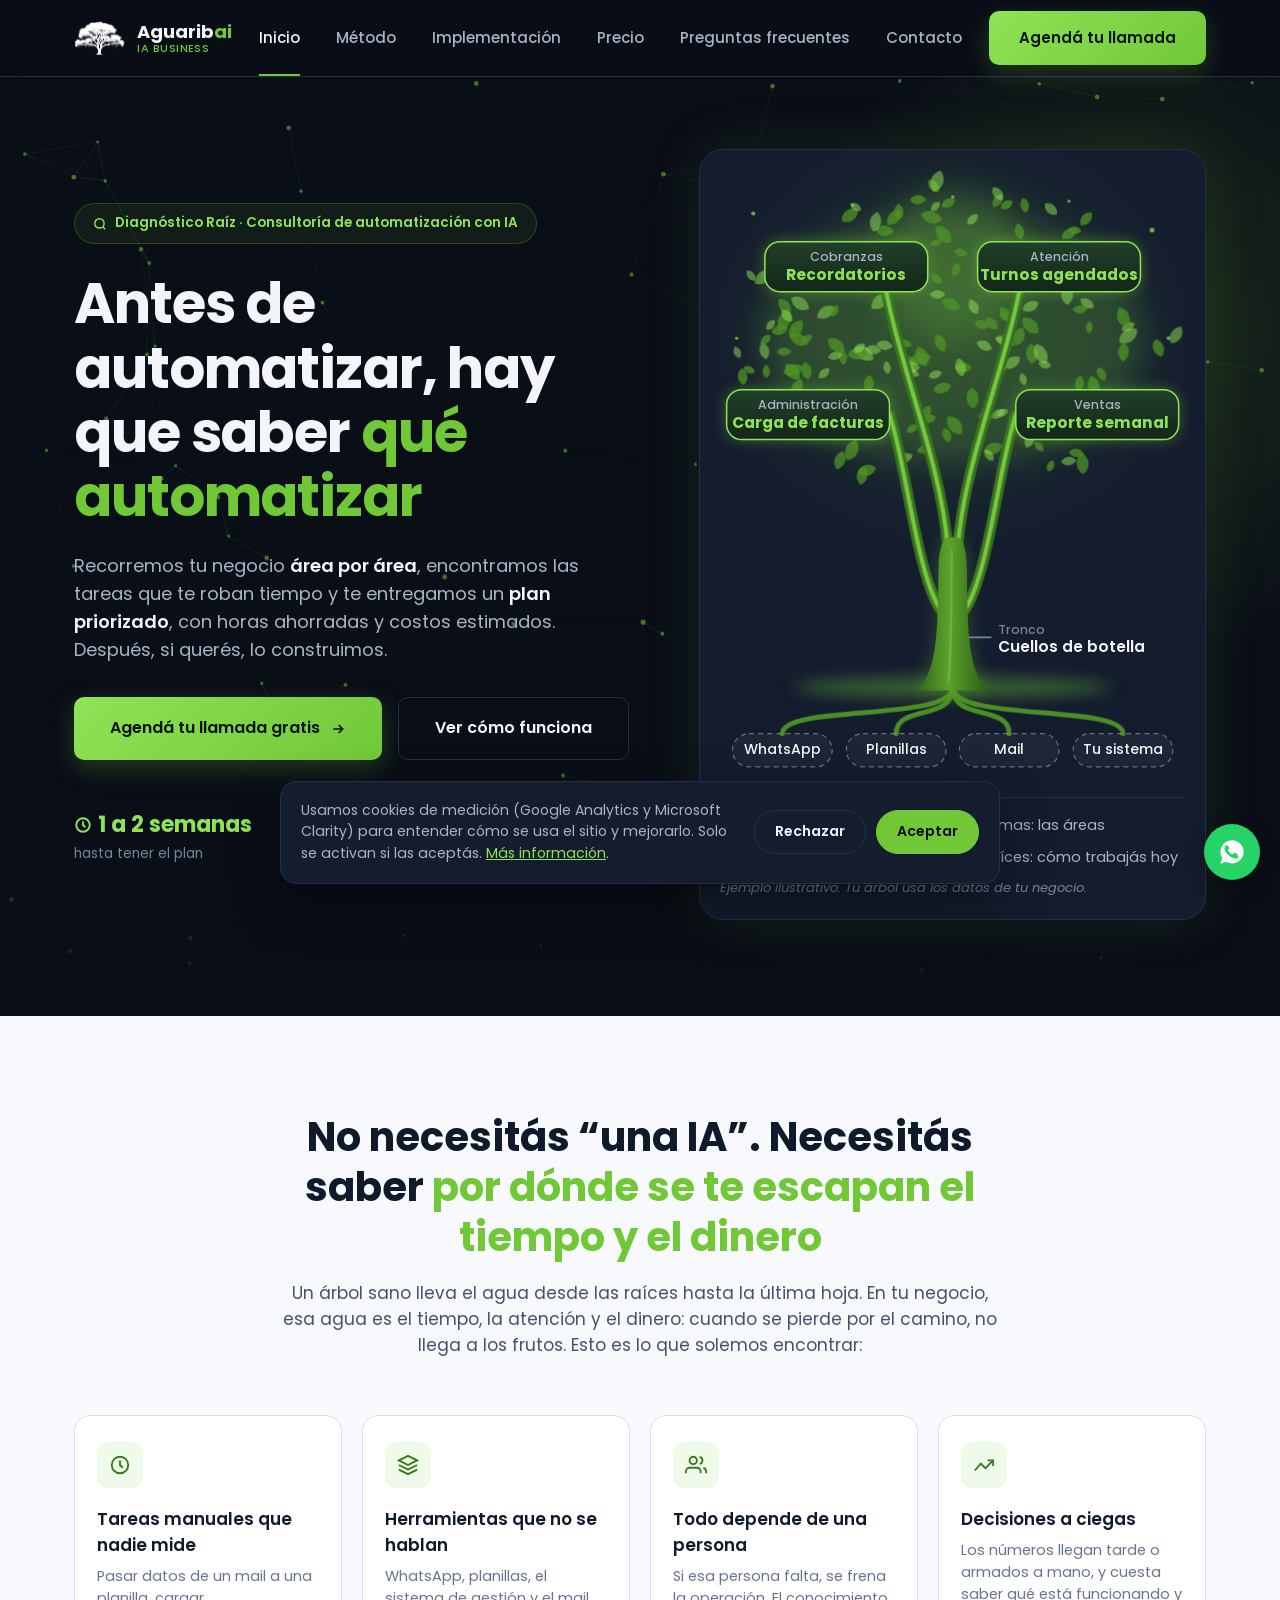
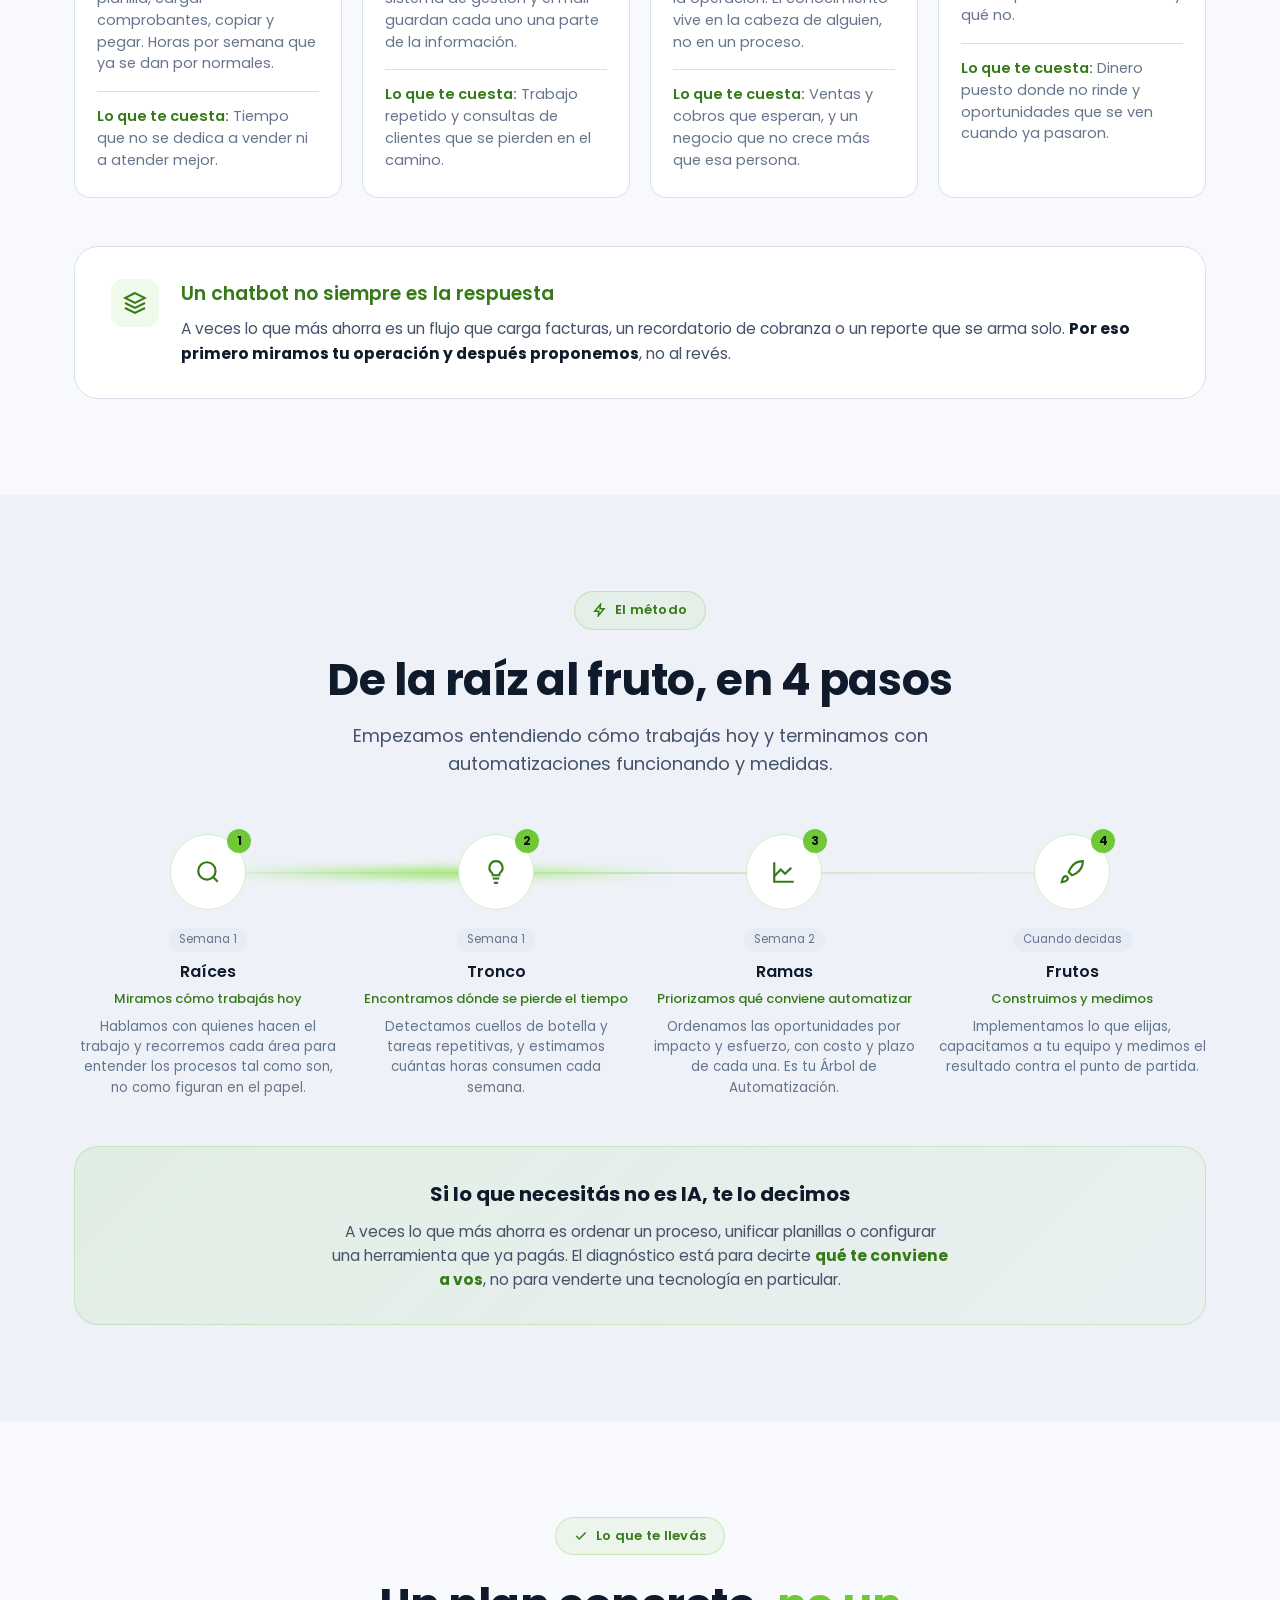
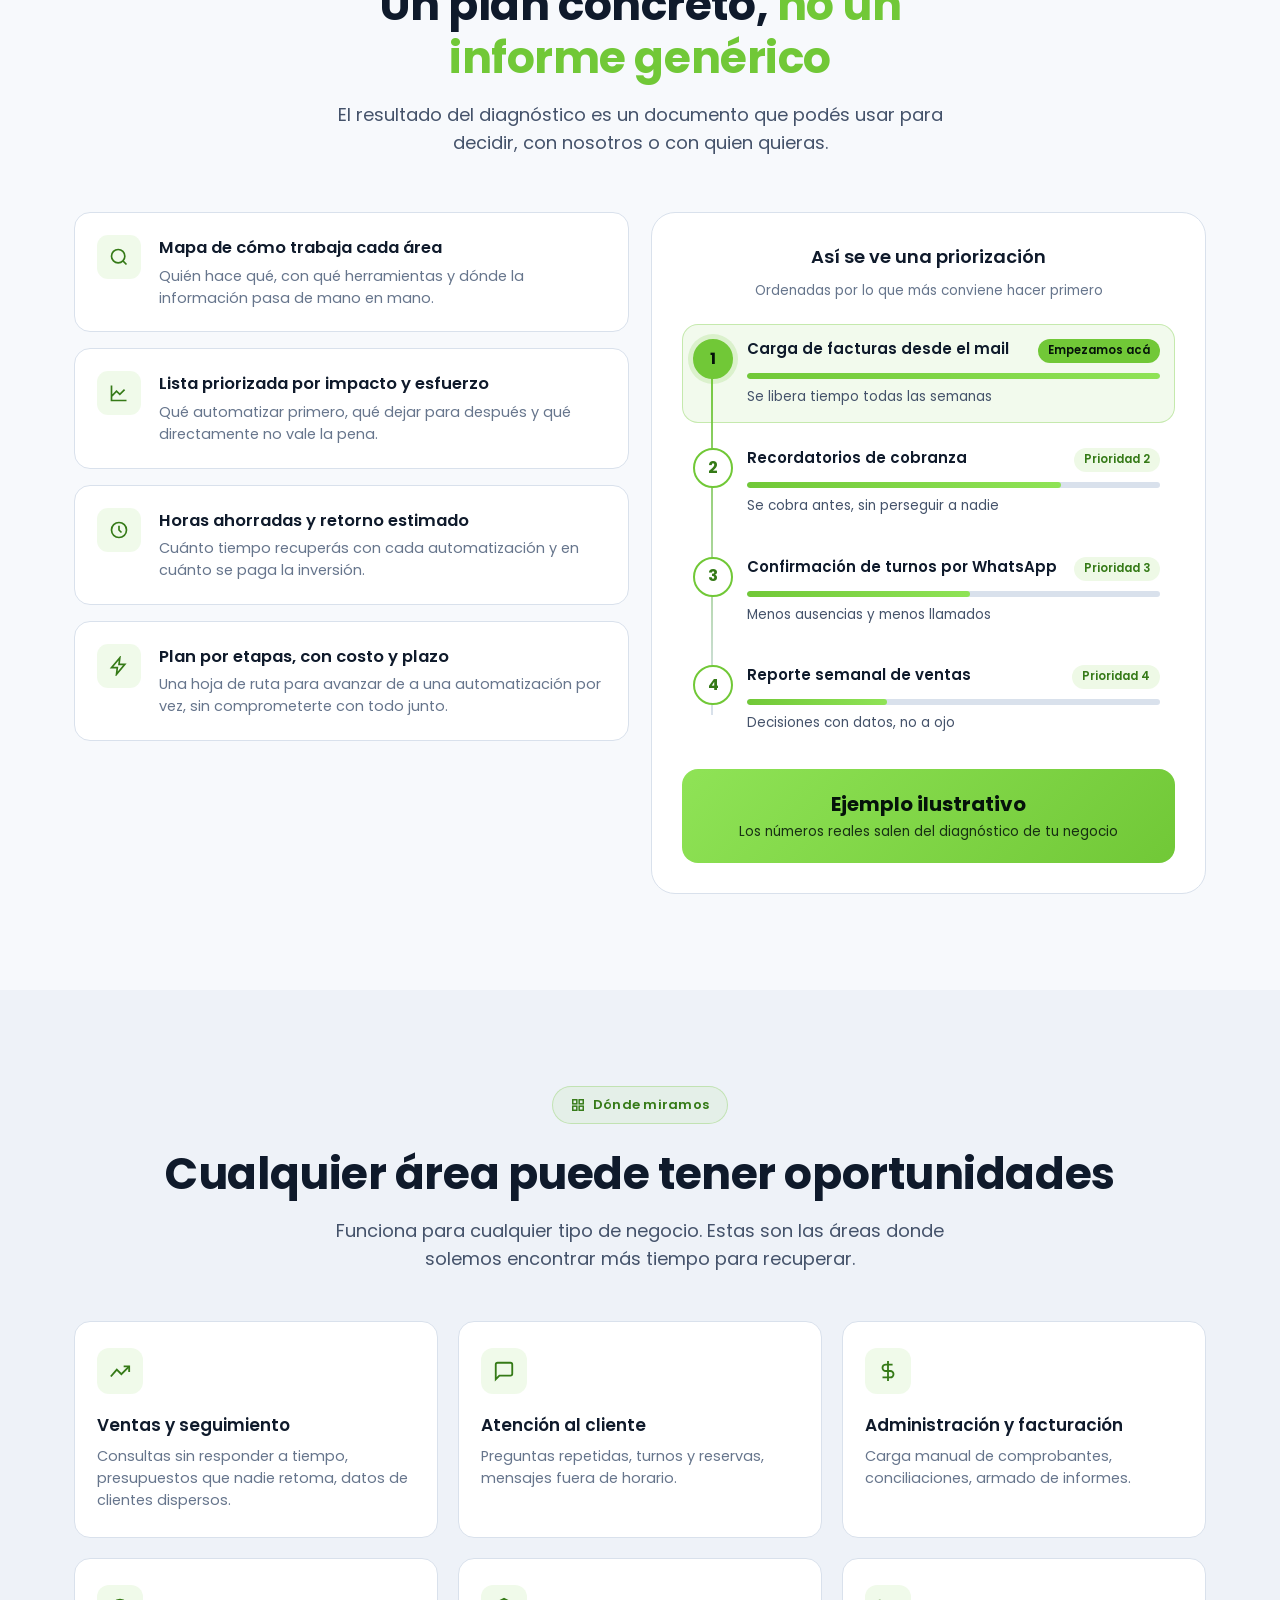
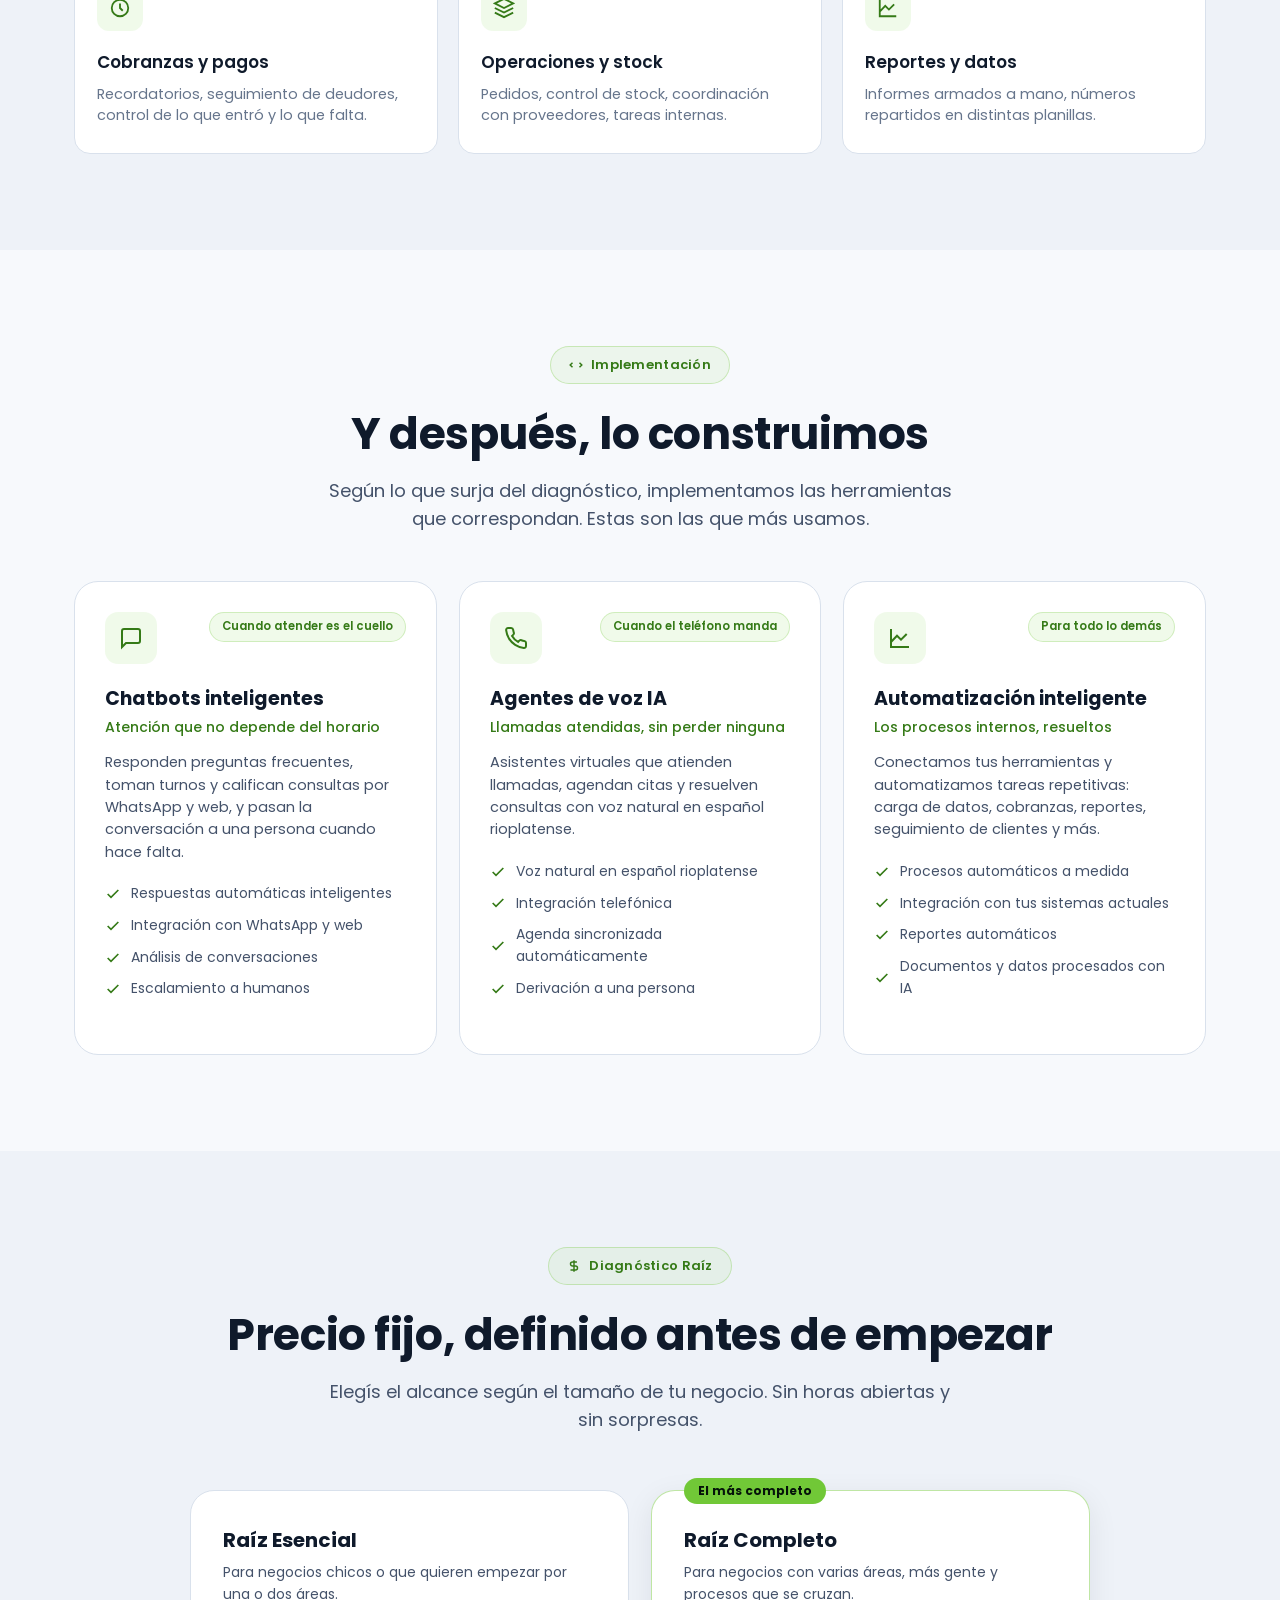
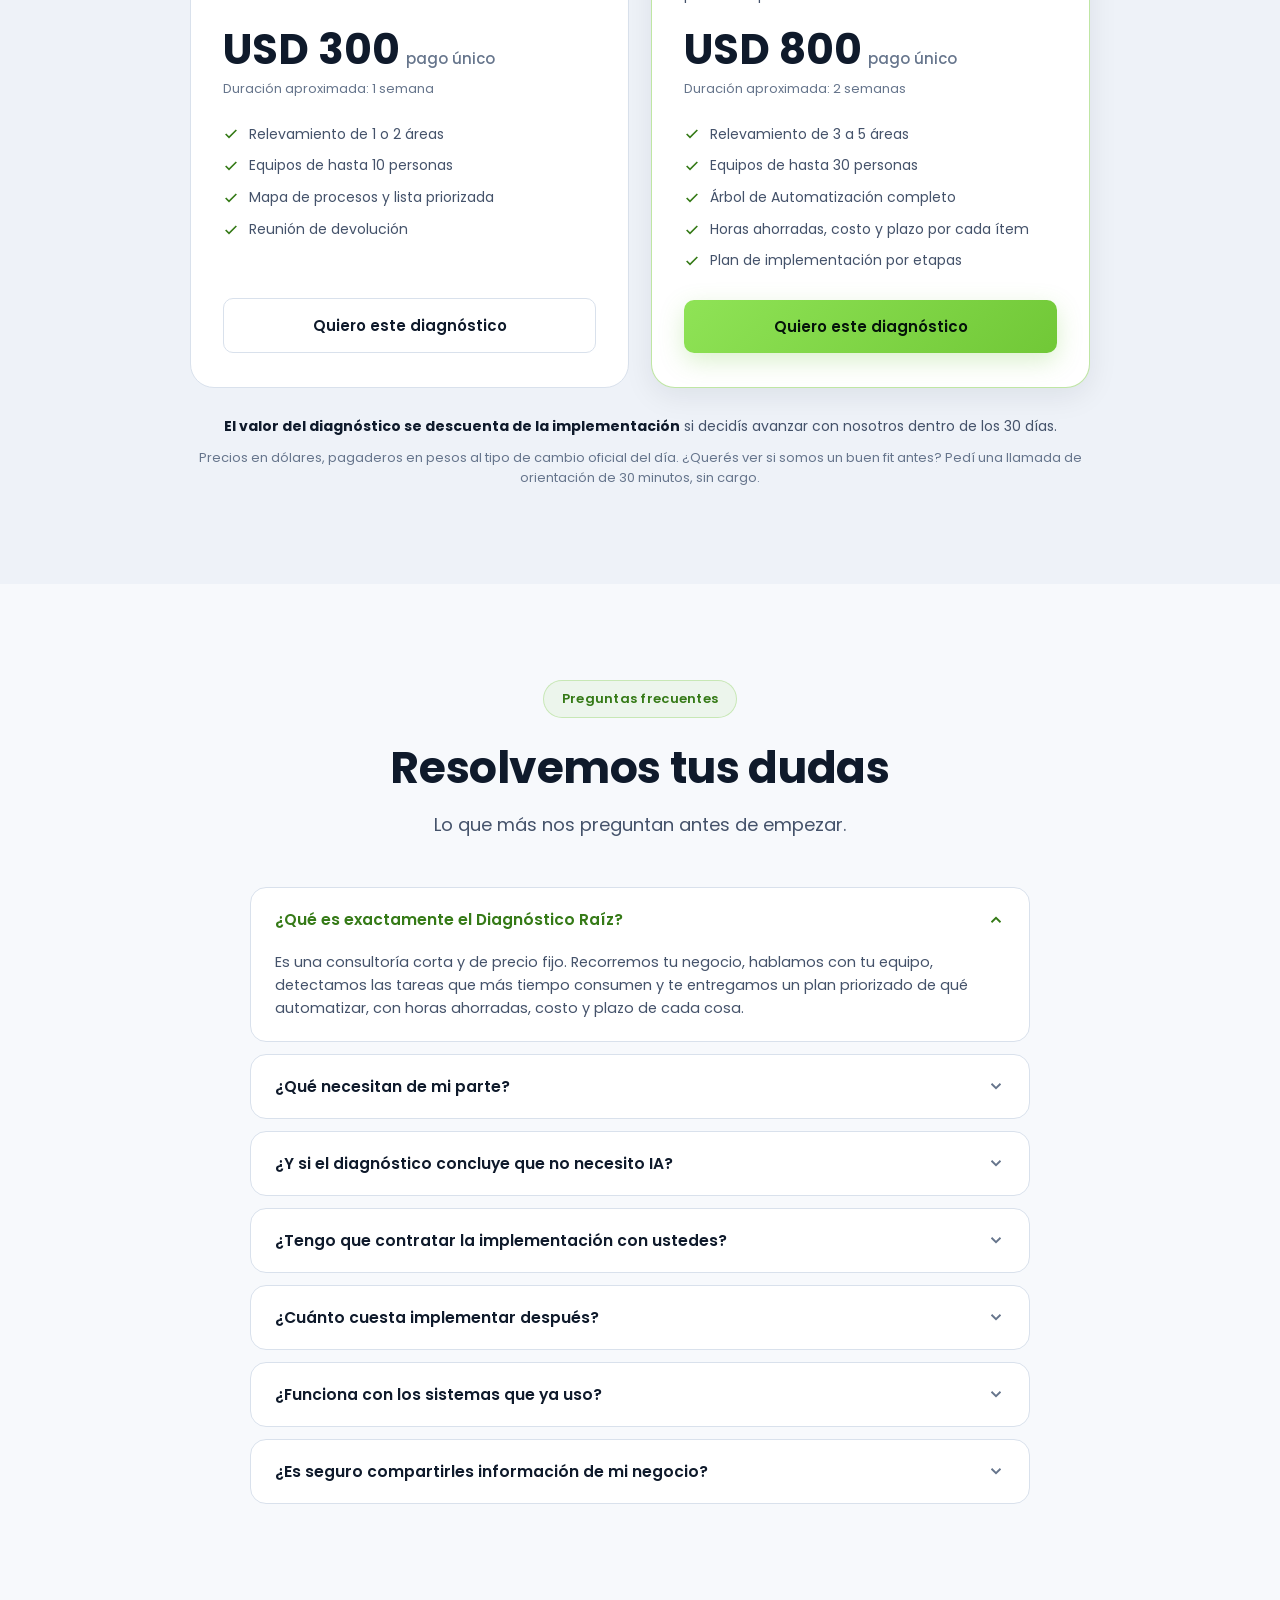
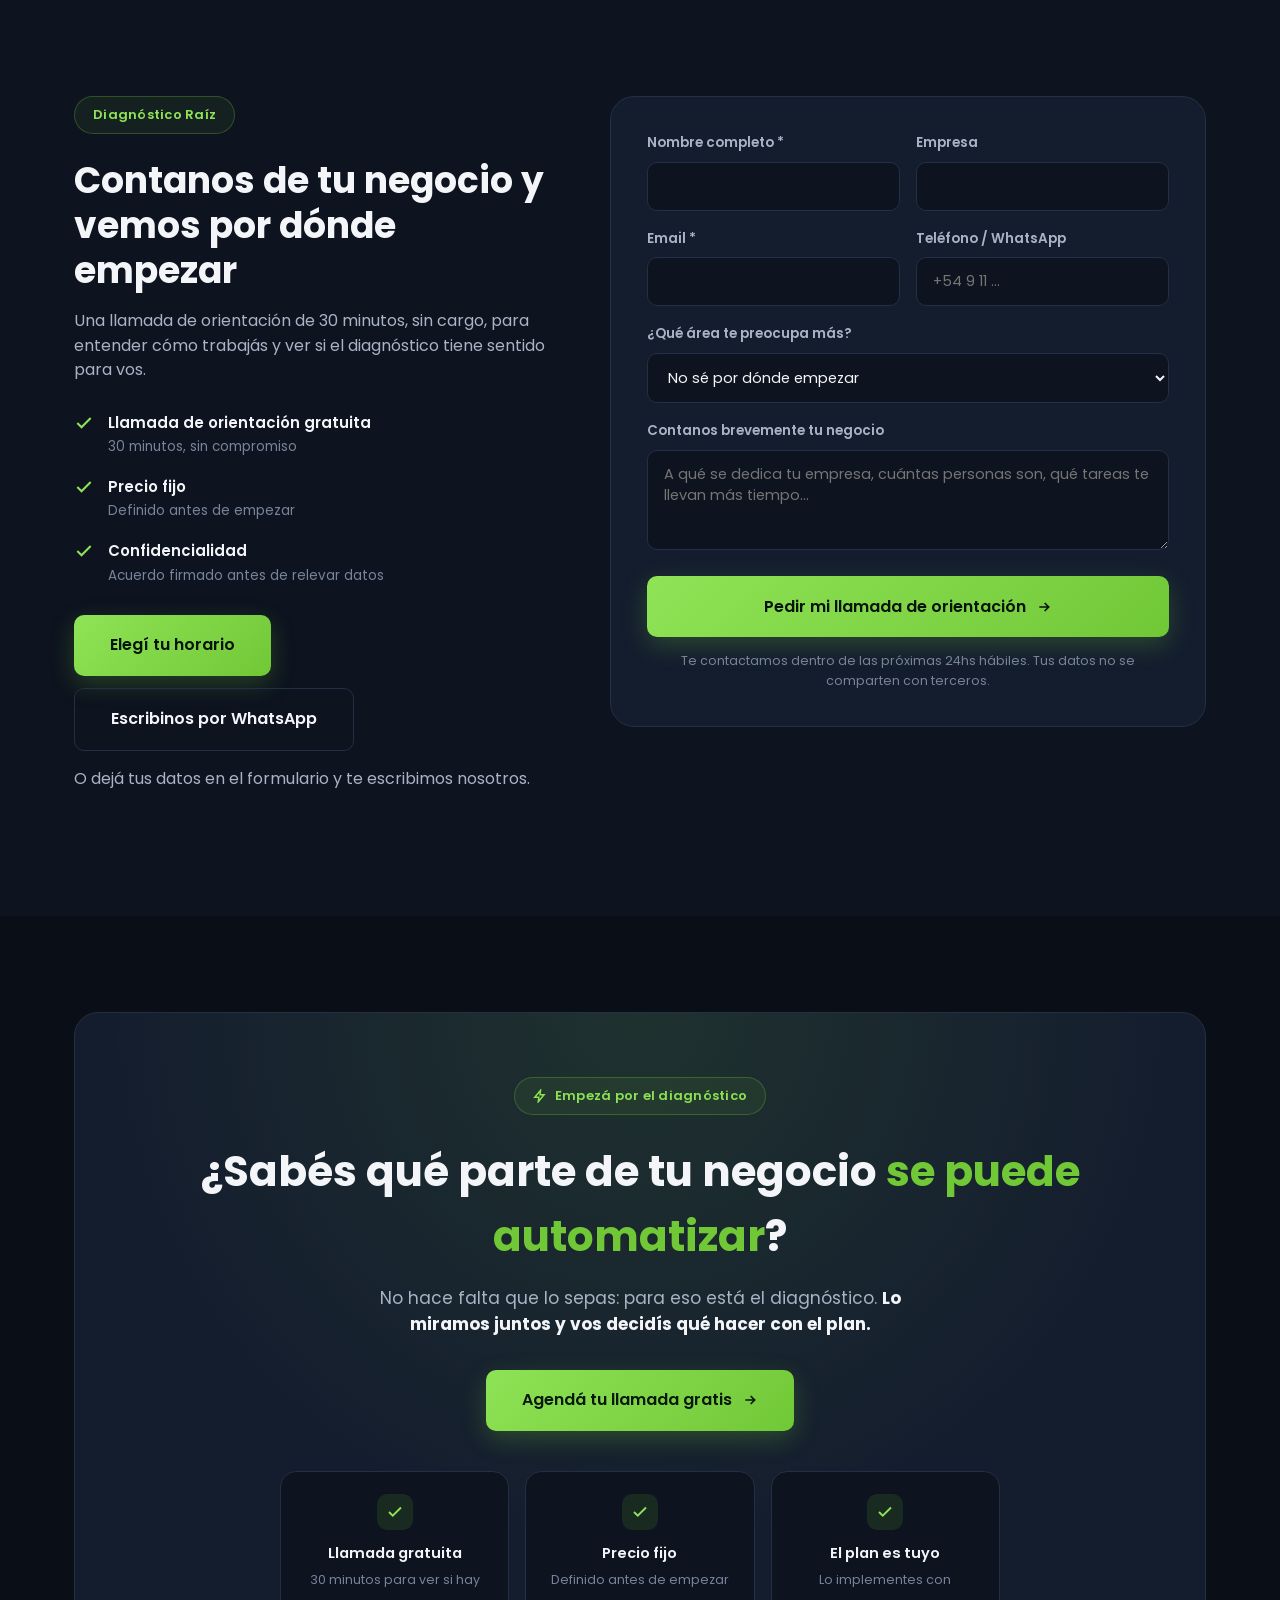
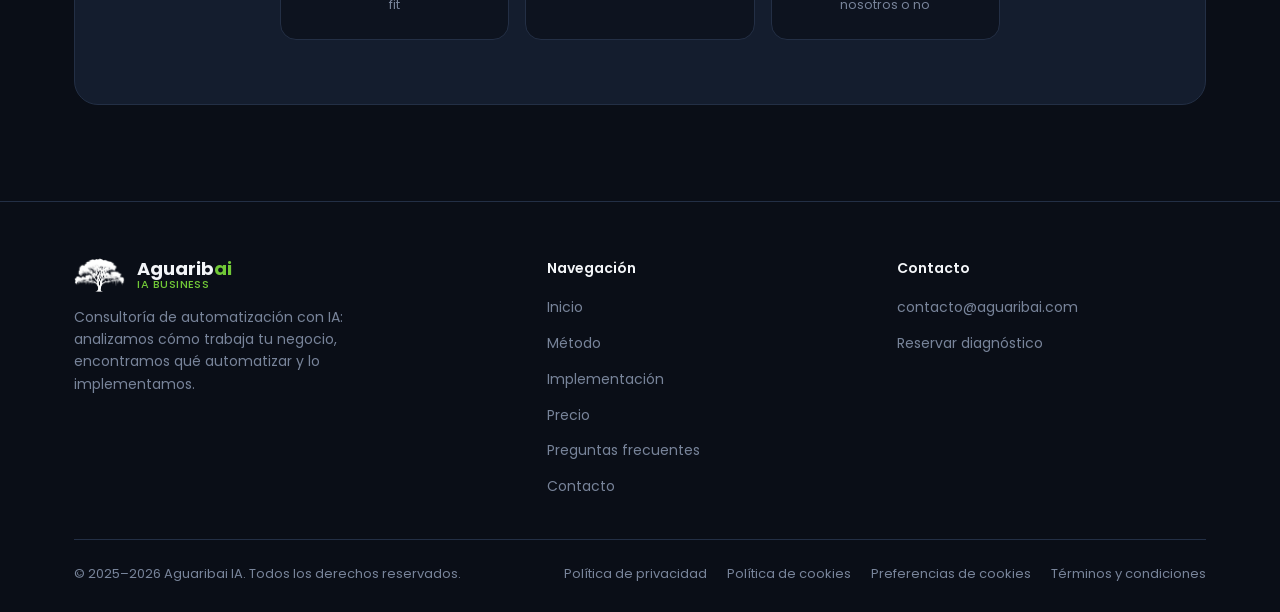
==== commit 3c295729: "Botones Agendá tu llamada y WhatsApp, enlace a la agenda en la confirmación, eventos GA4 Co-Authored" ====
--- a/index.html
+++ b/index.html
@@ -35,7 +35,7 @@
   <link href="https://fonts.googleapis.com/css2?family=Poppins:ital,wght@0,400;0,500;0,600;0,700;1,400&display=swap"
     rel="stylesheet">
 
-  <link rel="stylesheet" href="css/styles.css?v=4">
+  <link rel="stylesheet" href="css/styles.css?v=5">
   <link rel="stylesheet" href="css/consultoria.css?v=3">
   <link rel="stylesheet" href="css/claro.css?v=2">
 </head>
@@ -63,7 +63,7 @@
       </nav>
 
       <div class="header-actions">
-        <a href="#contacto" class="btn btn-primary">Reservar diagnóstico</a>
+        <a href="https://aguaribai-agenda.base44.app" class="btn btn-primary" data-agenda="header" target="_blank" rel="noopener">Agendá tu llamada</a>
         <button class="nav-toggle" id="navToggle" aria-label="Abrir menú" aria-expanded="false">
           <span></span><span></span><span></span>
         </button>
@@ -77,7 +77,7 @@
       <a href="#precio">Precio</a>
       <a href="#faq">Preguntas frecuentes</a>
       <a href="#contacto">Contacto</a>
-      <a href="#contacto" class="btn btn-primary btn-block">Reservar diagnóstico</a>
+      <a href="https://aguaribai-agenda.base44.app" class="btn btn-primary btn-block" data-agenda="menu_movil" target="_blank" rel="noopener">Agendá tu llamada</a>
     </div>
   </header>
 
@@ -106,8 +106,8 @@
             </p>
 
             <div class="hero-cta-row">
-              <a href="#contacto" class="btn btn-primary btn-lg">
-                Reservar mi diagnóstico
+              <a href="https://aguaribai-agenda.base44.app" class="btn btn-primary btn-lg" data-agenda="hero" target="_blank" rel="noopener">
+                Agendá tu llamada gratis
                 <svg width="16" height="16" viewBox="0 0 24 24" fill="none" stroke="currentColor" stroke-width="2.5">
                   <path d="M5 12h14M13 6l6 6-6 6" />
                 </svg>
@@ -928,6 +928,11 @@
                 <div><strong>Confidencialidad</strong><span>Acuerdo firmado antes de relevar datos</span></div>
               </div>
             </div>
+            <div class="contact-actions">
+              <a href="https://aguaribai-agenda.base44.app" class="btn btn-primary btn-lg" data-agenda="contacto" target="_blank" rel="noopener">Elegí tu horario</a>
+              <a href="https://wa.me/5493435517096?text=Hola%2C%20vengo%20de%20aguaribai.com%20y%20quiero%20consultar%20por%20el%20Diagn%C3%B3stico%20Ra%C3%ADz" class="btn btn-outline btn-lg" data-wa="contacto" target="_blank" rel="noopener">Escribinos por WhatsApp</a>
+              <p class="contact-actions__note">O dejá tus datos en el formulario y te escribimos nosotros.</p>
+            </div>
           </div>
 
           <div class="form-card" data-reveal>
@@ -1006,8 +1011,8 @@
           <h2>¿Sabés qué parte de tu negocio <span class="accent-green">se puede automatizar</span>?</h2>
           <p>No hace falta que lo sepas: para eso está el diagnóstico. <strong>Lo miramos juntos y vos decidís qué
               hacer con el plan.</strong></p>
-          <a href="#contacto" class="btn btn-primary btn-lg">
-            Reservar mi diagnóstico
+          <a href="https://aguaribai-agenda.base44.app" class="btn btn-primary btn-lg" data-agenda="cta_final" target="_blank" rel="noopener">
+            Agendá tu llamada gratis
             <svg width="16" height="16" viewBox="0 0 24 24" fill="none" stroke="currentColor" stroke-width="2.5">
               <path d="M5 12h14M13 6l6 6-6 6" />
             </svg>
@@ -1095,8 +1100,13 @@
   </footer>
 
   <script src="js/particles.js"></script>
+  
+  <a href="https://wa.me/5493435517096?text=Hola%2C%20vengo%20de%20aguaribai.com%20y%20quiero%20consultar%20por%20el%20Diagn%C3%B3stico%20Ra%C3%ADz" class="wa-float" data-wa="flotante" target="_blank" rel="noopener" aria-label="Escribinos por WhatsApp">
+    <svg width="28" height="28" viewBox="0 0 24 24" fill="currentColor" aria-hidden="true"><path d="M12.04 2a9.9 9.9 0 0 0-8.4 15.1L2 22l5-1.6A9.9 9.9 0 1 0 12.04 2Zm5.8 14.2c-.25.7-1.45 1.35-2 1.4-.5.05-1.1.2-3.7-.8-3.1-1.2-5.1-4.4-5.3-4.6-.15-.2-1.25-1.65-1.25-3.15 0-1.5.8-2.25 1.05-2.55.3-.3.6-.35.8-.35h.55c.2 0 .4 0 .6.45.25.55.8 1.95.85 2.1.1.15.1.3 0 .5-.1.15-.15.3-.3.45-.15.2-.3.35-.4.5-.15.15-.3.3-.15.6.15.25.7 1.15 1.5 1.85 1 .9 1.9 1.2 2.15 1.3.3.15.45.1.6-.1.2-.2.7-.8.9-1.1.2-.3.35-.25.6-.15.25.1 1.6.75 1.9.9.25.15.45.2.5.3.1.1.1.65-.15 1.35Z"/></svg>
+  </a>
+
   <script src="js/medicion.js?v=1"></script>
-  <script src="js/main.js?v=5"></script>
+  <script src="js/main.js?v=6"></script>
 </body>
 
 </html>
--- a/css/styles.css
+++ b/css/styles.css
@@ -1157,3 +1157,13 @@
 @media (prefers-reduced-motion: reduce) {
   .priority-list::before, .priority-item, .priority-meter span { transition: none; }
 }
+
+/* Agenda y WhatsApp */
+.contact-actions { display: flex; flex-wrap: wrap; gap: 12px; margin-top: 28px; }
+.contact-actions__note { flex-basis: 100%; margin: 4px 0 0; font-size: 14px; color: var(--text-muted); }
+.form-modal__agenda { width: 100%; justify-content: center; margin-bottom: 10px; }
+.wa-float { position: fixed; right: 20px; bottom: 20px; z-index: 900; width: 56px; height: 56px; border-radius: 50%; background: #25d366; color: #fff; display: flex; align-items: center; justify-content: center; box-shadow: 0 6px 20px rgba(0,0,0,.28); transition: transform .2s; }
+.wa-float:hover { transform: scale(1.08); }
+.wa-float:focus-visible { outline: 3px solid #fff; outline-offset: 3px; }
+body.modal-open .wa-float { display: none; }
+@media (prefers-reduced-motion: reduce) { .wa-float { transition: none; } }
